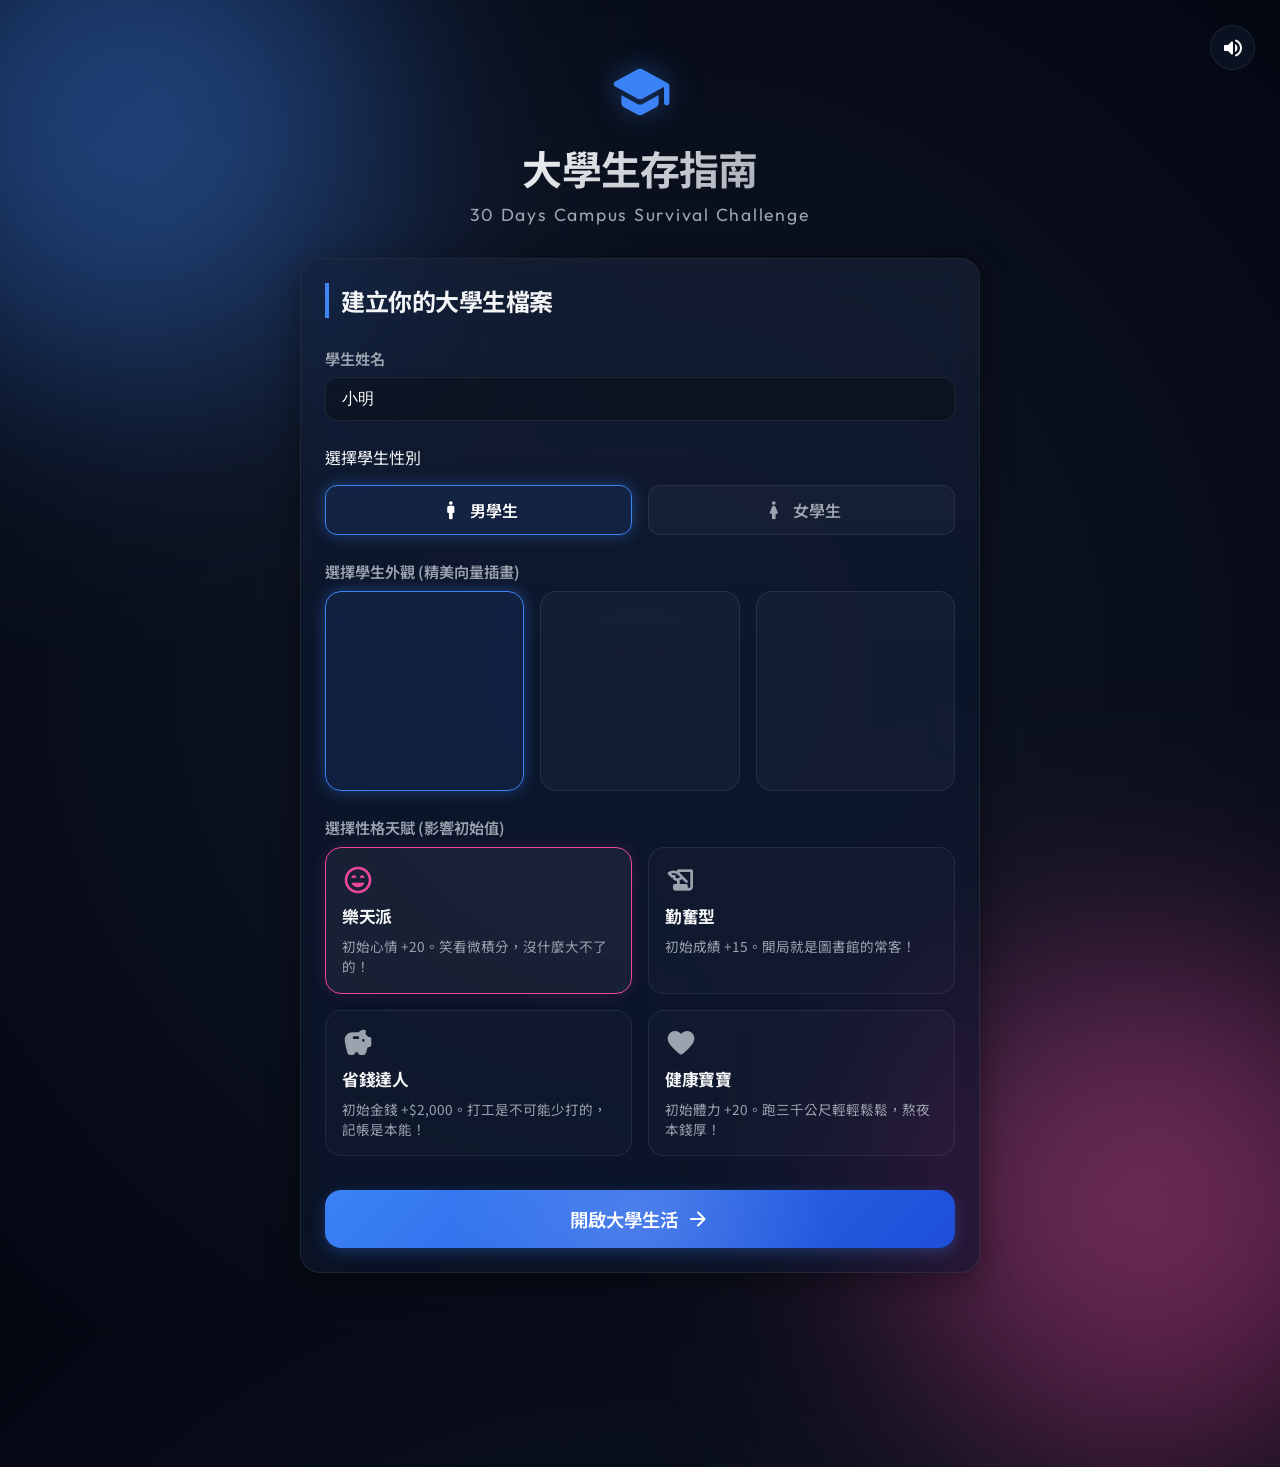
==== index.html @ 1981d77f "Add files via upload" ====
<!DOCTYPE html>
<html lang="zh-TW">
<head>
  <meta charset="UTF-8">
  <meta name="viewport" content="width=device-width, initial-scale=1.0">
  <title>大學生生存指南 - 30天校園生存挑戰</title>
  <!-- Google Fonts -->
  <link rel="preconnect" href="https://fonts.googleapis.com">
  <link rel="preconnect" href="https://fonts.gstatic.com" crossorigin>
  <link href="https://fonts.googleapis.com/css2?family=Noto+Sans+TC:wght@400;500;700;900&family=Outfit:wght@400;600;800&display=swap" rel="stylesheet">
  <!-- Material Icons Round -->
  <link href="https://fonts.googleapis.com/icon?family=Material+Icons+Round" rel="stylesheet">
  <link rel="stylesheet" href="style.css">
</head>
<body>
  <!-- 背景發光特效 -->
  <div class="bg-glow circle-1"></div>
  <div class="bg-glow circle-2"></div>
 
  <!-- 主容器 -->
  <div class="app-container">
   
    <!-- 音效與靜音按鈕 -->
    <button id="sound-toggle" class="sound-btn" aria-label="切換音效">
      <span class="material-icons-round">volume_up</span>
    </button>


    <!-- ================= START SCREEN ================= -->
    <div id="start-screen" class="screen active-screen">
      <div class="logo-area animate-float">
        <span class="logo-icon material-icons-round">school</span>
        <h1>大學生存指南</h1>
        <p class="subtitle">30 Days Campus Survival Challenge</p>
      </div>
     
      <div class="glass-panel start-card">
        <h2>建立你的大學生檔案</h2>
       
        <div class="input-group">
          <label for="player-name">學生姓名</label>
          <input type="text" id="player-name" placeholder="請輸入姓名..." maxlength="8" value="小明">
        </div>
       
        <div class="gender-select-container">
          <label>選擇學生性別</label>
          <div class="gender-grid">
            <button class="gender-btn active" data-gender="male">
              <span class="material-icons-round">man</span>
              <span>男學生</span>
            </button>
            <button class="gender-btn" data-gender="female">
              <span class="material-icons-round">woman</span>
              <span>女學生</span>
            </button>
          </div>
        </div>


        <div class="avatar-select-container">
          <label>選擇學生外觀 (精美向量插畫)</label>
          <div class="avatar-grid">
            <button class="avatar-option active" data-avatar="1">
              <div class="svg-avatar-preview" id="avatar-preview-1"></div>
            </button>
            <button class="avatar-option" data-avatar="2">
              <div class="svg-avatar-preview" id="avatar-preview-2"></div>
            </button>
            <button class="avatar-option" data-avatar="3">
              <div class="svg-avatar-preview" id="avatar-preview-3"></div>
            </button>
          </div>
        </div>
       
        <div class="trait-select-container">
          <label>選擇性格天賦 (影響初始值)</label>
          <div class="trait-grid">
            <div class="trait-card active" data-trait="optimist">
              <span class="material-icons-round">sentiment_very_satisfied</span>
              <h3>樂天派</h3>
              <p>初始心情 +20。笑看微積分，沒什麼大不了的！</p>
            </div>
            <div class="trait-card" data-trait="studious">
              <span class="material-icons-round">history_edu</span>
              <h3>勤奮型</h3>
              <p>初始成績 +15。開局就是圖書館的常客！</p>
            </div>
            <div class="trait-card" data-trait="frugal">
              <span class="material-icons-round">savings</span>
              <h3>省錢達人</h3>
              <p>初始金錢 +$2,000。打工是不可能少打的，記帳是本能！</p>
            </div>
            <div class="trait-card" data-trait="healthy">
              <span class="material-icons-round">favorite</span>
              <h3>健康寶寶</h3>
              <p>初始體力 +20。跑三千公尺輕輕鬆鬆，熬夜本錢厚！</p>
            </div>
          </div>
        </div>
       
        <button id="start-game-btn" class="btn btn-primary btn-large glow-btn">
          <span>開啟大學生活</span>
          <span class="material-icons-round">arrow_forward</span>
        </button>
      </div>
    </div>


    <!-- ================= GAME SCREEN ================= -->
    <div id="game-screen" class="screen">
      <!-- 頂部資訊列 -->
      <header class="game-header glass-panel">
        <div class="student-profile">
          <div class="profile-avatar-container" id="display-avatar-container">
            <!-- Dynamic SVG inserted here -->
          </div>
          <div class="profile-info">
            <span id="display-name" class="student-name">大一新生</span>
            <span id="display-trait" class="badge">樂天派</span>
          </div>
        </div>
       
        <div class="date-container">
          <div class="date-header-row">
            <div class="day-label">第 <span id="current-day">1</span> 天 / 30</div>
            <div class="semester-stage" id="semester-text">期中考倒數 14 天</div>
          </div>
          <!-- 30天行事曆小工具 -->
          <div class="calendar-widget" id="calendar-grid">
            <!-- Grid of 30 dots/squares rendered by Javascript -->
          </div>
        </div>
      </header>


      <!-- 主要遊戲區域：網格佈局 -->
      <main class="game-grid">
       
        <!-- 狀態面版 (Stats Panel) -->
        <section class="stats-panel glass-panel">
          <h3>個人狀態</h3>
         
          <div class="stat-item" id="stat-stamina">
            <div class="stat-header">
              <span class="stat-title"><span class="material-icons-round text-blue">bolt</span> 體力</span>
              <span class="stat-value"><span id="val-stamina">100</span>/100</span>
            </div>
            <div class="stat-bar">
              <div class="stat-fill bg-blue" id="fill-stamina" style="width: 100%;"></div>
            </div>
          </div>
         
          <div class="stat-item" id="stat-money">
            <div class="stat-header">
              <span class="stat-title"><span class="material-icons-round text-green">payments</span> 金錢</span>
              <span class="stat-value">$<span id="val-money">13,000</span></span>
            </div>
            <div class="stat-bar">
              <div class="stat-fill bg-green" id="fill-money" style="width: 100%;"></div>
            </div>
          </div>


          <div class="stat-item" id="stat-satiety">
            <div class="stat-header">
              <span class="stat-title"><span class="material-icons-round" style="color: #b45309;">restaurant</span> 飽食度</span>
              <span class="stat-value"><span id="val-satiety">100</span>/100</span>
            </div>
            <div class="stat-bar">
              <div class="stat-fill" id="fill-satiety" style="width: 100%; background: linear-gradient(90deg, #d97706, #b45309); box-shadow: 0 0 8px rgba(180, 83, 9, 0.4);"></div>
            </div>
          </div>
         
          <div class="stat-item" id="stat-grades">
            <div class="stat-header">
              <span class="stat-title"><span class="material-icons-round text-orange">school</span> 成績</span>
              <span class="stat-value"><span id="val-grades">50</span>/100</span>
            </div>
            <div class="stat-bar">
              <div class="stat-fill bg-orange" id="fill-grades" style="width: 50%;"></div>
            </div>
          </div>
         
          <div class="stat-item" id="stat-mood">
            <div class="stat-header">
              <span class="stat-title"><span class="material-icons-round text-pink">favorite</span> 心情</span>
              <span class="stat-value"><span id="val-mood">60</span>/100</span>
            </div>
            <div class="stat-bar">
              <div class="stat-fill bg-pink" id="fill-mood" style="width: 60%;"></div>
            </div>
          </div>
         
          <div class="shop-buffs">
            <h4>持有增益與衣裝</h4>
            <div id="buffs-container" class="buffs-list">
              <div class="no-buffs">無道具增益，快去商店逛逛！</div>
            </div>
          </div>
         
          <div class="shop-buffs" style="margin-top: 15px;">
            <h4>隨身購物籃 (點擊食用補給)</h4>
            <div id="basket-container" class="buffs-list basket-list" style="display: flex; flex-direction: column; gap: 8px; margin-top: 8px; max-height: 180px; overflow-y: auto;">
              <div class="no-buffs">購物籃空空如也，快去買點東西吧！</div>
            </div>
          </div>
        </section>


        <!-- 行動控制區 (Action Control Panel) -->
        <section class="action-panel glass-panel">
          <div class="section-header">
            <h3>今日行動選擇</h3>
            <span class="hint-text">選擇一項行動度過今天（每日固定開銷 -$300，飽食度 -20）</span>
          </div>
         
          <div class="action-grid">
            <button class="action-card" id="act-study">
              <div class="action-icon bg-orange-light">
                <span class="material-icons-round text-orange">menu_book</span>
              </div>
              <div class="action-details">
                <h4>讀書學習</h4>
                <p>回答 3 題跨領域學科題目，答對越多成績越高！</p>
                <div class="action-changes">
                  <span class="change-item neg"><span class="material-icons-round text-blue">bolt</span>預估 -10 ~ -20</span>
                  <span class="change-item pos"><span class="material-icons-round text-orange">school</span>預估 0 ~ +15</span>
                  <span class="change-item neg"><span class="material-icons-round text-pink">favorite</span>預估 -15 ~ +5</span>
                  <span class="change-item neg"><span class="material-icons-round" style="color: #b45309;">restaurant</span>飽食度 -10</span>
                  <span class="change-item neg"><span class="material-icons-round text-green">payments</span>預估 -$100</span>
                </div>
              </div>
            </button>
           
            <button class="action-card" id="act-work">
              <div class="action-icon bg-green-light">
                <span class="material-icons-round text-green">storefront</span>
              </div>
              <div class="action-details">
                <h4>打工賺錢</h4>
                <p>到便利商店當大夜班，賺取生活費</p>
                <div class="action-changes">
                  <span class="change-item neg"><span class="material-icons-round text-blue">bolt</span>預估 -20</span>
                  <span class="change-item pos"><span class="material-icons-round text-green">payments</span>預估 +$1,500</span>
                  <span class="change-item neg"><span class="material-icons-round text-pink">favorite</span>預估 -10</span>
                  <span class="change-item neg"><span class="material-icons-round" style="color: #b45309;">restaurant</span>飽食度 -15</span>
                  <span class="change-item neg"><span class="material-icons-round text-orange">school</span>預估 -3</span>
                </div>
              </div>
            </button>
           
            <button class="action-card" id="act-sleep">
              <div class="action-icon bg-blue-light">
                <span class="material-icons-round text-blue">bedtime</span>
              </div>
              <div class="action-details">
                <h4>睡覺休息</h4>
                <p>回宿舍睡到自然醒，徹底恢復體力</p>
                <div class="action-changes">
                  <span class="change-item pos"><span class="material-icons-round text-blue">bolt</span>預估 +30</span>
                  <span class="change-item pos"><span class="material-icons-round text-pink">favorite</span>預估 +5</span>
                  <span class="change-item neg"><span class="material-icons-round" style="color: #b45309;">restaurant</span>飽食度 -5</span>
                  <span class="change-item neutral">不花錢</span>
                </div>
              </div>
            </button>
           
            <button class="action-card" id="act-play">
              <div class="action-icon bg-pink-light">
                <span class="material-icons-round text-pink">sports_esports</span>
              </div>
              <div class="action-details">
                <h4>休閒娛樂</h4>
                <p>跟同學去 KTV 唱歌，回答歌詞接龍，答對越多心情加越多！</p>
                <div class="action-changes">
                  <span class="change-item neg"><span class="material-icons-round text-blue">bolt</span>預估 -10</span>
                  <span class="change-item pos"><span class="material-icons-round text-pink">favorite</span>預估 -15 ~ +30</span>
                  <span class="change-item neg"><span class="material-icons-round" style="color: #b45309;">restaurant</span>飽食度 -10</span>
                  <span class="change-item neg"><span class="material-icons-round text-green">payments</span>預估 -$600</span>
                  <span class="change-item neg"><span class="material-icons-round text-orange">school</span>預估 -5</span>
                </div>
              </div>
            </button>


            <button class="action-card" id="act-goshop">
              <div class="action-icon bg-yellow-light">
                <span class="material-icons-round text-yellow">local_mall</span>
              </div>
              <div class="action-details">
                <h4>逛便利商店</h4>
                <p>前往 7-11 或全家，購買美味鮮食與零食放入購物籃！</p>
                <div class="action-changes">
                  <span class="change-item neg"><span class="material-icons-round text-blue">bolt</span>預估 -3</span>
                  <span class="change-item pos"><span class="material-icons-round text-pink">favorite</span>心情微幅增加</span>
                  <span class="change-item pos"><span class="material-icons-round" style="color: #b45309;">restaurant</span>可儲存各類鮮食</span>
                  <span class="change-item neg"><span class="material-icons-round text-green">payments</span>依購買品項付費</span>
                </div>
              </div>
            </button>


            <button class="action-card" id="act-goteashop">
              <div class="action-icon bg-pink-light">
                <span class="material-icons-round text-pink">local_cafe</span>
              </div>
              <div class="action-details">
                <h4>買手搖飲料</h4>
                <p>前往台式手搖飲料街，購買各品牌知名茶飲放入購物籃！</p>
                <div class="action-changes">
                  <span class="change-item neg"><span class="material-icons-round text-blue">bolt</span>預估 -3</span>
                  <span class="change-item pos"><span class="material-icons-round text-pink">favorite</span>心情可大幅增加</span>
                  <span class="change-item pos"><span class="material-icons-round" style="color: #b45309;">restaurant</span>可儲存各式手搖杯</span>
                  <span class="change-item neg"><span class="material-icons-round text-green">payments</span>依購買品項付費</span>
                </div>
              </div>
            </button>
          </div>
        </section>


        <!-- 校園合作社 / 商店面版 (Campus Shop Panel) -->
        <section class="shop-panel glass-panel">
          <div class="section-header">
            <h3>校園合作社</h3>
            <!-- 分類頁籤 -->
            <div class="shop-tabs">
              <button class="shop-tab active" data-tab="items">被動增益</button>
              <button class="shop-tab" data-tab="food">美味餐點</button>
              <button class="shop-tab" data-tab="clothes">服裝更換</button>
            </div>
          </div>
         
          <div class="shop-grids-container">
            <!-- Grid 1: Items -->
            <div class="shop-grid active" id="shop-grid-items">
              <!-- Item 1: Coffee -->
              <div class="shop-card" data-item-id="coffee">
                <div class="shop-item-info">
                  <span class="material-icons-round shop-item-icon text-blue">local_cafe</span>
                  <div>
                    <h4>提神咖啡</h4>
                    <p class="shop-item-desc">所有行動的體力消耗減少 3 點</p>
                  </div>
                </div>
                <div class="shop-item-buy">
                  <span class="shop-price">$300</span>
                  <button class="btn btn-secondary btn-sm buy-btn" data-item-id="coffee">購買</button>
                </div>
              </div>
             
              <!-- Item 2: Textbook -->
              <div class="shop-card" data-item-id="textbook">
                <div class="shop-item-info">
                  <span class="material-icons-round shop-item-icon text-orange">menu_book</span>
                  <div>
                    <h4>微積分聖經</h4>
                    <p class="shop-item-desc">測驗完成後獲得的成績額外增加 4 點</p>
                  </div>
                </div>
                <div class="shop-item-buy">
                  <span class="shop-price">$1,200</span>
                  <button class="btn btn-secondary btn-sm buy-btn" data-item-id="textbook">購買</button>
                </div>
              </div>
             
              <!-- Item 3: Chair -->
              <div class="shop-card" data-item-id="chair">
                <div class="shop-item-info">
                  <span class="material-icons-round shop-item-icon text-pink">chair</span>
                  <div>
                    <h4>人體工學椅</h4>
                    <p class="shop-item-desc">每次「睡覺休息」恢復的體力額外增加 10 點</p>
                  </div>
                </div>
                <div class="shop-item-buy">
                  <span class="shop-price">$2,000</span>
                  <button class="btn btn-secondary btn-sm buy-btn" data-item-id="chair">購買</button>
                </div>
              </div>


              <!-- Item 4: Lucky Cat -->
              <div class="shop-card" data-item-id="luckycat">
                <div class="shop-item-info">
                  <span class="material-icons-round shop-item-icon text-green">savings</span>
                  <div>
                    <h4>招財貓擺飾</h4>
                    <p class="shop-item-desc">每次「打工賺錢」的收入額外增加 $300</p>
                  </div>
                </div>
                <div class="shop-item-buy">
                  <span class="shop-price">$1,500</span>
                  <button class="btn btn-secondary btn-sm buy-btn" data-item-id="luckycat">購買</button>
                </div>
              </div>


              <!-- Item 5: Counseling (Consumable) -->
              <div class="shop-card" data-item-id="counseling">
                <div class="shop-item-info">
                  <span class="material-icons-round shop-item-icon text-pink">spa</span>
                  <div>
                    <h4>心理諮商服務</h4>
                    <p class="shop-item-desc">【單次使用】心情立即恢復 40 點</p>
                  </div>
                </div>
                <div class="shop-item-buy">
                  <span class="shop-price">$800</span>
                  <button class="btn btn-secondary btn-sm buy-btn" data-item-id="counseling">購買</button>
                </div>
              </div>


              <!-- Item 6: Soup (Consumable) -->
              <div class="shop-card" data-item-id="soup">
                <div class="shop-item-info">
                  <span class="material-icons-round shop-item-icon text-blue">soup_kitchen</span>
                  <div>
                    <h4>阿嬤大補湯</h4>
                    <p class="shop-item-desc">【單次使用】體力立即恢復 50 點</p>
                  </div>
                </div>
                <div class="shop-item-buy">
                  <span class="shop-price">$600</span>
                  <button class="btn btn-secondary btn-sm buy-btn" data-item-id="soup">購買</button>
                </div>
              </div>
            </div>


            <!-- Grid 2: Food -->
            <div class="shop-grid" id="shop-grid-food" style="display: none;">
              <!-- Food 1: Riceball -->
              <div class="shop-card" data-item-id="food_riceball">
                <div class="shop-item-info">
                  <span class="material-icons-round shop-item-icon text-yellow">lunch_dining</span>
                  <div>
                    <h4>超商三角御飯糰</h4>
                    <p class="shop-item-desc">便宜又快速的選擇，飽食度 +20</p>
                  </div>
                </div>
                <div class="shop-item-buy">
                  <span class="shop-price">$45</span>
                  <button class="btn btn-secondary btn-sm buy-btn" data-item-id="food_riceball">購買</button>
                </div>
              </div>
             
              <!-- Food 2: Bento -->
              <div class="shop-card" data-item-id="food_bento">
                <div class="shop-item-info">
                  <span class="material-icons-round shop-item-icon text-orange">bento</span>
                  <div>
                    <h4>台鐵排骨便當</h4>
                    <p class="shop-item-desc">經典美味，飽食度 +50，體力 +5</p>
                  </div>
                </div>
                <div class="shop-item-buy">
                  <span class="shop-price">$100</span>
                  <button class="btn btn-secondary btn-sm buy-btn" data-item-id="food_bento">購買</button>
                </div>
              </div>


              <!-- Food 3: Pizza -->
              <div class="shop-card" data-item-id="food_pizza">
                <div class="shop-item-info">
                  <span class="material-icons-round shop-item-icon text-pink">local_pizza</span>
                  <div>
                    <h4>豪華芝心比薩</h4>
                    <p class="shop-item-desc">分量十足，飽食度 +80，心情 +15</p>
                  </div>
                </div>
                <div class="shop-item-buy">
                  <span class="shop-price">$250</span>
                  <button class="btn btn-secondary btn-sm buy-btn" data-item-id="food_pizza">購買</button>
                </div>
              </div>


              <!-- Food 4: BBQ -->
              <div class="shop-card" data-item-id="food_bbq">
                <div class="shop-item-info">
                  <span class="material-icons-round shop-item-icon text-green">outdoor_grill</span>
                  <div>
                    <h4>頂級和牛燒肉餐</h4>
                    <p class="shop-item-desc">奢華饗宴！飽食度 +100，心情 +40，體力 +15</p>
                  </div>
                </div>
                <div class="shop-item-buy">
                  <span class="shop-price">$999</span>
                  <button class="btn btn-secondary btn-sm buy-btn" data-item-id="food_bbq">購買</button>
                </div>
              </div>
            </div>


            <!-- Grid 3: Clothes -->
            <div class="shop-grid" id="shop-grid-clothes" style="display: none;">
              <!-- Cloth 0: Uniform (Default starting) -->
              <div class="shop-card owned" data-item-id="cloth_uniform">
                <div class="shop-item-info">
                  <span class="material-icons-round shop-item-icon text-blue">checkroom</span>
                  <div>
                    <h4>校園經典制服</h4>
                    <p class="shop-item-desc">普通制服，免費裝備，無額外效果</p>
                  </div>
                </div>
                <div class="shop-item-buy">
                  <span class="shop-price">免費</span>
                  <button class="btn btn-secondary btn-sm equip-btn" data-item-id="cloth_uniform">穿著中</button>
                </div>
              </div>


              <!-- Cloth 1: Hoodie -->
              <div class="shop-card" data-item-id="cloth_hoodie">
                <div class="shop-item-info">
                  <span class="material-icons-round shop-item-icon text-pink">checkroom</span>
                  <div>
                    <h4>舒適純棉衛衣</h4>
                    <p class="shop-item-desc">每次「睡覺休息」恢復的體力額外 +5</p>
                  </div>
                </div>
                <div class="shop-item-buy">
                  <span class="shop-price">$800</span>
                  <button class="btn btn-secondary btn-sm buy-btn" data-item-id="cloth_hoodie">購買</button>
                </div>
              </div>


              <!-- Cloth 2: Apron -->
              <div class="shop-card" data-item-id="cloth_apron">
                <div class="shop-item-info">
                  <span class="material-icons-round shop-item-icon text-green">checkroom</span>
                  <div>
                    <h4>幸運打工圍裙</h4>
                    <p class="shop-item-desc">每次「打工賺錢」獲得的薪水額外 +$200</p>
                  </div>
                </div>
                <div class="shop-item-buy">
                  <span class="shop-price">$2,000</span>
                  <button class="btn btn-secondary btn-sm buy-btn" data-item-id="cloth_apron">購買</button>
                </div>
              </div>


              <!-- Cloth 3: Gown -->
              <div class="shop-card" data-item-id="cloth_gown">
                <div class="shop-item-info">
                  <span class="material-icons-round shop-item-icon text-orange">checkroom</span>
                  <div>
                    <h4>黃金學術袍</h4>
                    <p class="shop-item-desc">測驗答對時獲得的成績額外 +3 點</p>
                  </div>
                </div>
                <div class="shop-item-buy">
                  <span class="shop-price">$3,000</span>
                  <button class="btn btn-secondary btn-sm buy-btn" data-item-id="cloth_gown">購買</button>
                </div>
              </div>


              <!-- Cloth 4: Jacket -->
              <div class="shop-card" data-item-id="cloth_jacket">
                <div class="shop-item-info">
                  <span class="material-icons-round shop-item-icon text-yellow">checkroom</span>
                  <div>
                    <h4>潮牌防風夾克</h4>
                    <p class="shop-item-desc">在「休閒娛樂」中獲得的心情額外 +10</p>
                  </div>
                </div>
                <div class="shop-item-buy">
                  <span class="shop-price">$4,500</span>
                  <button class="btn btn-secondary btn-sm buy-btn" data-item-id="cloth_jacket">購買</button>
                </div>
              </div>


              <!-- Cloth 5: Pajamas -->
              <div class="shop-card" data-item-id="cloth_pajamas">
                <div class="shop-item-info">
                  <span class="material-icons-round shop-item-icon text-pink">checkroom</span>
                  <div>
                    <h4>超萌粉紅睡衣</h4>
                    <p class="shop-item-desc font-accent">每次「睡覺休息」獲得的心情額外 +10 點</p>
                  </div>
                </div>
                <div class="shop-item-buy">
                  <span class="shop-price">$1,500</span>
                  <button class="btn btn-secondary btn-sm buy-btn" data-item-id="cloth_pajamas">購買</button>
                </div>
              </div>


              <!-- Cloth 6: Swimwear -->
              <div class="shop-card" data-item-id="cloth_swim">
                <div class="shop-item-info">
                  <span class="material-icons-round shop-item-icon text-blue">checkroom</span>
                  <div>
                    <h4>夏日活力泳裝</h4>
                    <p class="shop-item-desc font-accent">每次「休閒娛樂」恢復的體力額外 +5 點</p>
                  </div>
                </div>
                <div class="shop-item-buy">
                  <span class="shop-price">$2,500</span>
                  <button class="btn btn-secondary btn-sm buy-btn" data-item-id="cloth_swim">購買</button>
                </div>
              </div>


              <!-- Cloth 7: Biker Suit -->
              <div class="shop-card" data-item-id="cloth_biker">
                <div class="shop-item-info">
                  <span class="material-icons-round shop-item-icon text-orange">checkroom</span>
                  <div>
                    <h4>機車皮質防摔服</h4>
                    <p class="shop-item-desc font-accent">所有日常行動的飽食度消耗減少 2 點</p>
                  </div>
                </div>
                <div class="shop-item-buy">
                  <span class="shop-price">$5,000</span>
                  <button class="btn btn-secondary btn-sm buy-btn" data-item-id="cloth_biker">購買</button>
                </div>
              </div>


              <!-- Cloth 8: Detective -->
              <div class="shop-card" data-item-id="cloth_detective">
                <div class="shop-item-info">
                  <span class="material-icons-round shop-item-icon text-orange">checkroom</span>
                  <div>
                    <h4>神探英倫風衣</h4>
                    <p class="shop-item-desc font-accent">每次「讀書學習」的心情消耗減少 5 點</p>
                  </div>
                </div>
                <div class="shop-item-buy">
                  <span class="shop-price">$1,800</span>
                  <button class="btn btn-secondary btn-sm buy-btn" data-item-id="cloth_detective">購買</button>
                </div>
              </div>


              <!-- Cloth 9: Ninja -->
              <div class="shop-card" data-item-id="cloth_ninja">
                <div class="shop-item-info">
                  <span class="material-icons-round shop-item-icon text-green">checkroom</span>
                  <div>
                    <h4>隱者暗夜忍服</h4>
                    <p class="shop-item-desc font-accent">所有日常行動的體力消耗減少 2 點</p>
                  </div>
                </div>
                <div class="shop-item-buy">
                  <span class="shop-price">$3,500</span>
                  <button class="btn btn-secondary btn-sm buy-btn" data-item-id="cloth_ninja">購買</button>
                </div>
              </div>


              <!-- Cloth 10: Mafia -->
              <div class="shop-card" data-item-id="cloth_mafia">
                <div class="shop-item-info">
                  <span class="material-icons-round shop-item-icon text-blue">checkroom</span>
                  <div>
                    <h4>紳士特務西裝</h4>
                    <p class="shop-item-desc font-accent">每次「打工賺錢」收入額外 +$300</p>
                  </div>
                </div>
                <div class="shop-item-buy">
                  <span class="shop-price">$4,000</span>
                  <button class="btn btn-secondary btn-sm buy-btn" data-item-id="cloth_mafia">購買</button>
                </div>
              </div>


              <!-- Cloth 11: Cyberpunk -->
              <div class="shop-card" data-item-id="cloth_cyber">
                <div class="shop-item-info">
                  <span class="material-icons-round shop-item-icon text-pink">checkroom</span>
                  <div>
                    <h4>賽博霓虹皮衣</h4>
                    <p class="shop-item-desc font-accent">日常行動飽食度消耗 -3，唱歌娛樂心情額外 +5</p>
                  </div>
                </div>
                <div class="shop-item-buy">
                  <span class="shop-price">$6,000</span>
                  <button class="btn btn-secondary btn-sm buy-btn" data-item-id="cloth_cyber">購買</button>
                </div>
              </div>


              <!-- Cloth 12: Astronaut -->
              <div class="shop-card" data-item-id="cloth_astronaut">
                <div class="shop-item-info">
                  <span class="material-icons-round shop-item-icon text-yellow">checkroom</span>
                  <div>
                    <h4>星際科幻航天服</h4>
                    <p class="shop-item-desc font-accent">每日固定生活開銷減少 $100</p>
                  </div>
                </div>
                <div class="shop-item-buy">
                  <span class="shop-price">$8,000</span>
                  <button class="btn btn-secondary btn-sm buy-btn" data-item-id="cloth_astronaut">購買</button>
                </div>
              </div>
            </div>
          </div>
        </section>


        <!-- 每日生活日誌 (Daily Log Panel) -->
        <section class="log-panel glass-panel">
          <div class="section-header">
            <h3>每日生活日誌</h3>
            <button id="clear-logs" class="btn-clear" title="清空日誌">
              <span class="material-icons-round">delete_sweep</span>
            </button>
          </div>
          <div id="log-list" class="log-list">
            <div class="log-item system">
              <span class="log-time">Day 1</span>
              <span class="log-text">大學生活開始了！請好好規劃時間，撐過30天，並且通過期中考與期末考！</span>
            </div>
          </div>
        </section>


      </main>
    </div>


    <!-- ================= DYNAMIC QUIZ MODAL ================= -->
    <div id="quiz-modal" class="modal-overlay">
      <div class="modal-content glass-panel animate-scale">
        <div class="modal-header">
          <div class="modal-header-title">
            <span class="material-icons-round text-orange animate-pulse">menu_book</span>
            <h2>今日隨堂測驗</h2>
          </div>
          <span id="quiz-progress" class="quiz-badge">第 1 / 3 題</span>
        </div>
        <div class="modal-body">
          <div class="quiz-subject" id="quiz-subject">科目：數學</div>
          <p id="quiz-question" class="quiz-question-text">題目載入中...</p>
          <div id="quiz-explanation-box" class="quiz-explanation-box" style="display: none; margin-top: 15px; padding: 12px 16px; border-radius: 12px; background: rgba(245, 158, 11, 0.08); border: 1px solid rgba(245, 158, 11, 0.2); color: var(--text-main); font-size: 0.9rem; line-height: 1.5;"></div>
        </div>
        <div class="modal-actions" id="quiz-options">
          <!-- Options buttons dynamically populated -->
        </div>
        <div id="quiz-next-container" style="padding: 0 24px 20px 24px; display: none;">
          <button id="quiz-next-btn" class="btn btn-primary" style="width: 100%; justify-content: center;">
            <span>下一題</span>
            <span class="material-icons-round">arrow_forward</span>
          </button>
        </div>
      </div>
    </div>


    <!-- ================= KTV LYRIC CHALLENGE MODAL ================= -->
    <div id="ktv-modal" class="modal-overlay">
      <div class="modal-content glass-panel animate-scale">
        <div class="modal-header">
          <div class="modal-header-title">
            <span class="material-icons-round text-pink animate-pulse">music_note</span>
            <h2>KTV 猜歌詞挑戰</h2>
          </div>
          <span id="ktv-progress" class="quiz-badge" style="background: var(--color-pink-bg); border-color: var(--color-pink); color: var(--color-pink);">第 1 / 3 題</span>
        </div>
        <div class="modal-body">
          <div class="quiz-subject" id="ktv-song" style="border-left-color: var(--color-pink); color: var(--color-pink);">歌曲：周杰倫《晴天》</div>
          <p id="ktv-lyric" class="quiz-question-text" style="font-style: italic;">「故事的小黃花，從出生那年就飄著...」</p>
          <p class="quiz-hint" style="font-size: 0.85rem; color: var(--text-muted); margin-top: 10px;">請接下句歌詞：</p>
        </div>
        <div class="modal-actions" id="ktv-options">
          <!-- Options buttons dynamically populated -->
        </div>
      </div>
    </div>


    <!-- ================= RANDOM EVENT MODAL ================= -->
    <div id="event-modal" class="modal-overlay">
      <div class="modal-content glass-panel animate-scale">
        <div class="modal-header">
          <div class="modal-header-title">
            <span id="event-icon" class="material-icons-round text-yellow animate-pulse">event_note</span>
            <h2 id="event-title">校園突發事件</h2>
          </div>
        </div>
        <div class="modal-body">
          <p id="event-description">事件敘述載入中...</p>
        </div>
        <div class="modal-actions" id="event-choices">
          <!-- Dynamically filled -->
        </div>
      </div>
    </div>


    <!-- ================= CONVENIENCE STORE SHOPPING MODAL ================= -->
    <div id="convenience-modal" class="modal-overlay">
      <div class="modal-content glass-panel animate-scale store-711" id="convenience-content" style="max-width: 680px; width: 100%;">
        <div class="store-banner" id="store-banner" style="display: flex; justify-content: space-between; align-items: center; border-bottom: 2px solid var(--store-border, var(--color-orange)); padding-bottom: 12px; margin-bottom: 16px;">
          <div class="store-logo-area" style="display: flex; align-items: center; gap: 10px;">
            <span class="material-icons-round store-logo-icon" style="font-size: 2.2rem; color: var(--store-primary, var(--color-orange));">storefront</span>
            <h2 id="store-title" style="font-size: 1.35rem; color: white;">7-ELEVEN 便利商店</h2>
          </div>
          <div class="store-switcher" style="display: flex; gap: 8px; background: rgba(0,0,0,0.3); padding: 4px; border-radius: 20px;">
            <button class="store-switch-btn active" id="btn-switch-711" data-store="711" style="background: var(--color-orange); color: white; border: none; padding: 6px 16px; border-radius: 15px; font-weight: bold; cursor: pointer; transition: all 0.2s;">7-11</button>
            <button class="store-switch-btn" id="btn-switch-fm" data-store="familymart" style="background: transparent; color: var(--text-muted); border: none; padding: 6px 16px; border-radius: 15px; font-weight: bold; cursor: pointer; transition: all 0.2s;">全家</button>
          </div>
        </div>
       
        <div class="modal-body store-body" style="padding: 0;">
          <!-- Mini stats inside store -->
          <div class="store-mini-stats" style="display: flex; gap: 15px; background: rgba(255,255,255,0.03); border: 1px solid var(--glass-border); padding: 10px 16px; border-radius: 12px; margin-bottom: 16px; font-size: 0.9rem; font-weight: 600;">
            <div class="mini-stat" style="display: flex; align-items: center; gap: 5px;">
              <span class="material-icons-round text-green">payments</span>
              <span>$<span id="store-val-money">0</span></span>
            </div>
            <div class="mini-stat" style="display: flex; align-items: center; gap: 5px;">
              <span class="material-icons-round text-pink">favorite</span>
              <span>心情 <span id="store-val-mood">0</span>/100</span>
            </div>
            <div class="mini-stat" style="display: flex; align-items: center; gap: 5px;">
              <span class="material-icons-round text-yellow" id="store-basket-icon">shopping_basket</span>
              <span>購物籃 <span id="store-val-basket-count" style="color: var(--color-yellow);">0</span> 件</span>
            </div>
          </div>
         
          <div class="store-shelf-container" style="max-height: 320px; overflow-y: auto; padding-right: 5px;">
            <div class="convenience-shelf" id="store-shelf" style="display: grid; grid-template-columns: repeat(2, 1fr); gap: 12px;">
              <!-- Dynamically populated products -->
            </div>
          </div>
        </div>
       
        <div class="modal-footer store-footer" style="margin-top: 20px; border-top: 1px solid var(--glass-border); padding-top: 15px;">
          <button class="btn btn-secondary" id="leave-store-btn" style="width: 100%; justify-content: center; font-weight: bold;">
            <span class="material-icons-round">logout</span>
            <span>離開便利商店 (前進下一天)</span>
          </button>
        </div>
      </div>
    </div>


    <!-- ================= BUBBLE TEA SHOP MODAL ================= -->
    <div id="teashop-modal" class="modal-overlay">
      <div class="modal-content glass-panel animate-scale store-teashop" style="max-width: 680px; width: 100%; border-color: var(--color-pink);">
        <div class="store-banner" style="display: flex; justify-content: space-between; align-items: center; border-bottom: 2px solid var(--color-pink); padding-bottom: 12px; margin-bottom: 16px;">
          <div class="store-logo-area" style="display: flex; align-items: center; gap: 10px;">
            <span class="material-icons-round store-logo-icon" style="font-size: 2.2rem; color: var(--color-pink);">local_cafe</span>
            <h2 style="font-size: 1.35rem; color: white;">台式手搖飲料街</h2>
          </div>
          <div style="background: rgba(236, 72, 153, 0.15); border: 1px solid var(--color-pink); padding: 4px 12px; border-radius: 20px; font-size: 0.85rem; font-weight: bold; color: var(--color-pink);">台灣在地手搖連鎖</div>
        </div>
       
        <div class="modal-body store-body" style="padding: 0;">
          <!-- Mini stats inside store -->
          <div class="store-mini-stats" style="display: flex; gap: 15px; background: rgba(255,255,255,0.03); border: 1px solid var(--glass-border); padding: 10px 16px; border-radius: 12px; margin-bottom: 16px; font-size: 0.9rem; font-weight: 600;">
            <div class="mini-stat" style="display: flex; align-items: center; gap: 5px;">
              <span class="material-icons-round text-green">payments</span>
              <span>$<span id="teashop-val-money">0</span></span>
            </div>
            <div class="mini-stat" style="display: flex; align-items: center; gap: 5px;">
              <span class="material-icons-round text-pink">favorite</span>
              <span>心情 <span id="teashop-val-mood">0</span>/100</span>
            </div>
            <div class="mini-stat" style="display: flex; align-items: center; gap: 5px;">
              <span class="material-icons-round text-yellow" id="teashop-basket-icon">shopping_basket</span>
              <span>購物籃 <span id="teashop-val-basket-count" style="color: var(--color-yellow);">0</span> 件</span>
            </div>
          </div>
         
          <div class="store-shelf-container" style="max-height: 320px; overflow-y: auto; padding-right: 5px;">
            <div class="convenience-shelf" id="teashop-shelf" style="display: grid; grid-template-columns: repeat(2, 1fr); gap: 12px;">
              <!-- Dynamically populated bubble tea drinks -->
            </div>
          </div>
        </div>
       
        <div class="modal-footer store-footer" style="margin-top: 20px; border-top: 1px solid var(--glass-border); padding-top: 15px;">
          <button class="btn btn-secondary" id="leave-teashop-btn" style="width: 100%; justify-content: center; font-weight: bold; border-color: rgba(236, 72, 153, 0.4);">
            <span class="material-icons-round">logout</span>
            <span>結帳離店 (前進下一天)</span>
          </button>
        </div>
      </div>
    </div>


    <!-- ================= FULLSCREEN CENTERED EATING POPUP MODAL ================= -->
    <div id="eating-modal" class="modal-overlay" style="display: none; align-items: center; justify-content: center; z-index: 2000; background: rgba(0, 0, 0, 0.75);">
      <div class="modal-content glass-panel animate-scale eating-content" style="text-align: center; max-width: 360px; width: 90%; padding: 30px; border-color: var(--color-pink); box-shadow: 0 0 30px rgba(236, 72, 153, 0.3);">
        <h2 style="font-size: 1.35rem; color: var(--color-pink); margin-bottom: 15px; text-shadow: 0 0 10px var(--color-pink-glow);" id="eating-item-title">正在享用...</h2>
        <div class="eating-avatar-container" id="eating-avatar-container" style="width: 160px; height: 160px; margin: 0 auto 20px; position: relative;">
          <!-- Large Avatar SVG goes here -->
        </div>
        <div class="eating-status-bubble" id="eating-status-bubble" style="background: rgba(255, 255, 255, 0.05); border: 1px solid var(--glass-border); border-radius: 12px; padding: 10px 14px; font-weight: bold; color: var(--text-main); font-size: 0.95rem; line-height: 1.4;">
          <!-- Satiety +20, Mood +10 -->
        </div>
      </div>
    </div>


    <!-- ================= WORK SCENARIO MODAL ================= -->
    <div id="work-scenario-modal" class="modal-overlay">
      <div class="modal-content glass-panel animate-scale" style="max-width: 560px; width: 100%;">
        <div class="modal-header" style="border-bottom: 2px solid var(--color-green); padding-bottom: 12px;">
          <div class="modal-header-title">
            <span class="material-icons-round text-green animate-pulse" style="font-size: 1.8rem;">storefront</span>
            <h2 style="font-size: 1.35rem; color: white;">超商大夜班打工事件</h2>
          </div>
        </div>
        <div class="modal-body">
          <div class="quiz-subject" style="border-left-color: var(--color-green); color: var(--color-green); margin-bottom: 15px;">地點：超商收銀台</div>
          <p id="work-scenario-desc" class="quiz-question-text" style="font-size: 1.05rem; line-height: 1.6; margin-bottom: 20px; color: var(--text-main);">事件描述載入中...</p>
        </div>
        <div class="modal-actions" id="work-scenario-choices" style="display: flex; flex-direction: column; gap: 12px;">
          <!-- Dynamically populated options buttons -->
        </div>
      </div>
    </div>


    <!-- ================= ENDING SCREEN ================= -->
    <div id="ending-screen" class="screen">
      <div class="logo-area animate-float">
        <span id="ending-icon" class="logo-icon material-icons-round text-gold">workspace_premium</span>
        <h1 id="ending-title">挑戰結束</h1>
        <p class="subtitle" id="ending-subtitle">30天校園生存挑戰評鑑結果</p>
      </div>
     
      <div class="ending-grid">
        <!-- Ending Card -->
        <div class="glass-panel ending-card">
          <h2 id="ending-name">學霸總裁</h2>
          <div class="ending-badge" id="ending-rank">S 級評定</div>
          <p id="ending-description">恭喜你！在30天內不僅學業頂尖，更是累積了驚人的財富，成為學校的傳奇人物！</p>
         
          <div class="ending-stats-summary">
            <h3>最終結算屬性</h3>
            <div class="ending-stats-grid">
              <div class="ending-stat-item">
                <span class="stat-label">體力</span>
                <span id="end-stamina" class="stat-val text-blue">100</span>
              </div>
              <div class="ending-stat-item">
                <span class="stat-label">金錢</span>
                <span id="end-money" class="stat-val text-green">$15,000</span>
              </div>
              <div class="ending-stat-item">
                <span class="stat-label">成績</span>
                <span id="end-grades" class="stat-val text-orange">95</span>
              </div>
              <div class="ending-stat-item">
                <span class="stat-label">心情</span>
                <span id="end-mood" class="stat-val text-pink">80</span>
              </div>
            </div>
          </div>
         
          <button id="restart-game-btn" class="btn btn-primary btn-large glow-btn">
            <span class="material-icons-round">replay</span>
            <span>重新挑戰</span>
          </button>
        </div>
      </div>
    </div>
  </div>


  <script src="script.js"></script>
</body>
</html>
---- style.css ----
/* ================= CSS VARIABLES & DESIGN SYSTEM ================= */
:root {
  --font-family-sans: 'Noto Sans TC', sans-serif;
  --font-family-display: 'Outfit', sans-serif;

  /* HSL Color Palette */
  --bg-primary: #030712;
  --bg-secondary: #0f172a;

  --color-blue: #3b82f6;
  --color-blue-glow: rgba(59, 130, 246, 0.4);
  --color-blue-bg: rgba(59, 130, 246, 0.1);

  --color-green: #10b981;
  --color-green-glow: rgba(16, 185, 129, 0.4);
  --color-green-bg: rgba(16, 185, 129, 0.1);

  --color-orange: #f59e0b;
  --color-orange-glow: rgba(245, 158, 11, 0.4);
  --color-orange-bg: rgba(245, 158, 11, 0.1);

  --color-pink: #ec4899;
  --color-pink-glow: rgba(236, 72, 153, 0.4);
  --color-pink-bg: rgba(236, 72, 153, 0.1);

  --color-yellow: #eab308;
  --color-gold: #f59e0b;

  --text-main: #f3f4f6;
  --text-muted: #9ca3af;
  --text-dark: #1f2937;

  --glass-bg: rgba(15, 23, 42, 0.65);
  --glass-border: rgba(255, 255, 255, 0.08);
  --glass-glow: rgba(255, 255, 255, 0.03);
  --glass-shadow: 0 8px 32px 0 rgba(0, 0, 0, 0.4);

  --transition-speed: 0.3s;
}

/* ================= BASIC RESET & LAYOUT ================= */
* {
  box-sizing: border-box;
  margin: 0;
  padding: 0;
}

body {
  font-family: var(--font-family-sans);
  color: var(--text-main);
  background-color: var(--bg-primary);
  background-image: radial-gradient(circle at center, #111827, #030712);
  min-height: 100vh;
  position: relative;
  overflow-x: hidden;
  padding: 20px;
  display: flex;
  justify-content: center;
  align-items: center;
}

/* ---------- Background Glowing Effects ---------- */
.bg-glow {
  position: absolute;
  width: 40vw;
  height: 40vw;
  border-radius: 50%;
  filter: blur(120px);
  z-index: 0;
  opacity: 0.45;
  pointer-events: none;
  mix-blend-mode: screen;
}
.circle-1 { background-color: var(--color-blue);   top: -10%; left: -10%; animation: pulse-glow 8s infinite alternate; }
.circle-2 { background-color: var(--color-pink);  bottom: -10%; right: -10%; animation: pulse-glow 12s infinite alternate-reverse; }

@keyframes pulse-glow {
  0%   { transform: scale(1) translate(0,0); opacity:0.35; }
  100% { transform: scale(1.15) translate(50px,30px); opacity:0.55; }
}

/* ---------- App Container ---------- */
.app-container {
  width: 100%;
  max-width: 1280px;
  min-height: 90vh;
  display: flex;
  flex-direction: column;
  position: relative;
  z-index: 1;
}

/* ---------- Glassmorphism Panel ---------- */
.glass-panel {
  background: var(--glass-bg);
  backdrop-filter: blur(16px) saturate(180%);
  -webkit-backdrop-filter: blur(16px) saturate(180%);
  border: 1px solid var(--glass-border);
  border-radius: 20px;
  box-shadow: var(--glass-shadow);
  padding: 24px;
  position: relative;
  overflow: hidden;
}
.glass-panel::before {
  content: '';
  position: absolute;
  top:0; left:0; right:0; height:40%;
  background: linear-gradient(to bottom, var(--glass-glow), transparent);
  pointer-events:none;
  z-index:1;
}

/* ================= TYPOGRAPHY & BUTTONS ================= */
h1, h2, h3, h4 {
  font-family: var(--font-family-sans);
  font-weight: 700;
  letter-spacing: -0.02em;
}
h1 {
  font-size: 2.5rem;
  background: linear-gradient(135deg, #fff, #9ca3af);
  -webkit-background-clip: text;
  -webkit-text-fill-color: transparent;
  margin-bottom:5px;
}
p {
  color: var(--text-muted);
  font-size:0.95rem;
  line-height:1.5;
}
.subtitle {
  font-family: var(--font-family-display);
  font-size:1.1rem;
  color: var(--text-muted);
  letter-spacing:0.1em;
}

/* ---------- Buttons ---------- */
.btn {
  display:inline-flex;
  align-items:center;
  justify-content:center;
  gap:8px;
  font-family:var(--font-family-sans);
  font-weight:600;
  font-size:1rem;
  padding:12px 24px;
  border-radius:12px;
  border:none;
  cursor:pointer;
  transition:all var(--transition-speed) cubic-bezier(0.4,0,0.2,1);
  text-decoration:none;
}
.btn-primary {
  background:linear-gradient(135deg, var(--color-blue), #1d4ed8);
  color:white;
  box-shadow:0 4px 15px rgba(59,130,246,0.3);
}
.btn-primary:hover {
  transform:translateY(-2px);
  box-shadow:0 6px 20px rgba(59,130,246,0.5);
  filter:brightness(1.1);
}
.btn-secondary {
  background:rgba(255,255,255,0.08);
  color:white;
  border:1px solid var(--glass-border);
}
.btn-secondary:hover {
  background:rgba(255,255,255,0.15);
  transform:translateY(-2px);
}
.btn-sm   { font-size:0.85rem; padding:6px 14px; border-radius:8px; }
.btn-large{ font-size:1.15rem; padding:16px 36px; border-radius:16px; }
.btn:active { transform:translateY(0); }

/* ---------- Glow Effect for Buttons ---------- */
.glow-btn { position:relative; overflow:hidden; }
.glow-btn::after {
  content:'';
  position:absolute;
  top:-50%; left:-50%;
  width:200%; height:200%;
  background:radial-gradient(circle, rgba(255,255,255,0.15) 0%, transparent 60%);
  transform:scale(0.5);
  transition:transform 0.5s ease-out;
  pointer-events:none;
}
.glow-btn:hover::after { transform:scale(1.2); }

/* ---------- Sound Toggle Button ---------- */
.sound-btn {
  position:fixed; top:25px; right:25px;
  width:45px; height:45px;
  border-radius:50%;
  background:var(--glass-bg);
  border:1px solid var(--glass-border);
  color:white;
  display:flex; align-items:center; justify-content:center;
  cursor:pointer; z-index:100;
  transition:all 0.2s ease;
  backdrop-filter:blur(10px);
}
.sound-btn:hover { background:rgba(255,255,255,0.1); transform:scale(1.1); }

/* ================= SCREEN TOGGLE ================= */
.screen {
  display:none;
  opacity:0;
  transition:opacity 0.5s ease;
  flex-direction:column;
  flex:1;
}
.screen.active-screen { display:flex; opacity:1; }

/* ================= START SCREEN ================= */
#start-screen {
  justify-content:center;
  align-items:center;
  padding:40px 0;
  gap:30px;
}
.logo-area { text-align:center; }
.logo-icon {
  font-size:4rem !important;
  color:var(--color-blue);
  margin-bottom:15px;
  filter:drop-shadow(0 0 15px var(--color-blue-glow));
}
.start-card {
  width:100%; max-width:680px;
  display:flex; flex-direction:column; gap:24px;
}
.start-card h2 {
  font-size:1.5rem;
  border-left:4px solid var(--color-blue);
  padding-left:12px;
  margin-bottom:5px;
}

/* ---------- Form Inputs ---------- */
.input-group {
  display:flex; flex-direction:column; gap:8px;
}
.input-group label,
.avatar-select-container label,
.trait-select-container label {
  font-weight:600;
  font-size:0.95rem;
  color:var(--text-muted);
}
.input-group input[type="text"] {
  background:rgba(0,0,0,0.3);
  border:1px solid var(--glass-border);
  color:white;
  padding:12px 16px;
  border-radius:12px;
  font-size:1rem;
  outline:none;
  transition:border-color .2s ease, box-shadow .2s ease;
}
.input-group input[type="text"]:focus {
  border-color:var(--color-blue);
  box-shadow:0 0 0 3px rgba(59,130,246,0.2);
}

/* ---------- Gender Selection ---------- */
.gender-select-container { display:flex; flex-direction:column; gap:8px; }
.gender-grid {
  display:grid;
  grid-template-columns:repeat(2,1fr);
  gap:16px;
  margin-top:8px;
}
.gender-btn {
  background:rgba(255,255,255,0.03);
  border:1px solid var(--glass-border);
  border-radius:12px;
  padding:12px;
  cursor:pointer;
  transition:all .2s ease;
  display:flex; justify-content:center; align-items:center; gap:8px;
  color:var(--text-muted);
  font-family:var(--font-family-sans);
  font-weight:600;
  font-size:1rem;
}
.gender-btn span.material-icons-round { font-size:1.35rem; }
.gender-btn:hover { background:rgba(255,255,255,0.08); color:white; }
.gender-btn.active {
  background:var(--color-blue-bg);
  border-color:var(--color-blue);
  box-shadow:0 0 15px var(--color-blue-glow);
  color:white;
}

/* ---------- Avatar Selection ---------- */
.avatar-grid {
  display:grid;
  grid-template-columns:repeat(3,1fr);
  gap:16px;
  margin-top:8px;
}
.avatar-option {
  background:rgba(255,255,255,0.03);
  border:1px solid var(--glass-border);
  border-radius:16px;
  padding:12px;
  cursor:pointer;
  transition:all .2s ease;
  display:flex; justify-content:center; align-items:center;
  aspect-ratio:1/1;
}
.svg-avatar-preview {
  width:100%; height:100%;
  display:flex; align-items:center; justify-content:center;
  transition:transform .2s ease;
}
.svg-avatar-preview svg { width:100%; height:100%; object-fit:contain; }
.avatar-option:hover { background:rgba(255,255,255,0.08); }
.avatar-option:hover .svg-avatar-preview { transform:scale(1.08); }
.avatar-option.active {
  background:var(--color-blue-bg);
  border-color:var(--color-blue);
  box-shadow:0 0 15px var(--color-blue-glow);
}

/* ---------- Trait Selector ---------- */
.trait-grid {
  display:grid;
  grid-template-columns:repeat(2,1fr);
  gap:16px;
  margin-top:8px;
}
.trait-card {
  background:rgba(255,255,255,0.02);
  border:1px solid var(--glass-border);
  border-radius:16px;
  padding:16px;
  cursor:pointer;
  transition:all .3s cubic-bezier(0.4,0,0.2,1);
  display:flex; flex-direction:column; gap:8px; position:relative;
}
.trait-card span {
  font-size:2rem !important;
  color:var(--text-muted);
  align-self:flex-start;
  transition:color .2s ease;
}
.trait-card h3 {
  font-size:1.05rem;
  color:var(--text-main);
  transition:color .2s ease;
}
.trait-card p {
  font-size:0.85rem;
  color:var(--text-muted);
}
.trait-card:hover {
  background:rgba(255,255,255,0.06);
  transform:translateY(-2px);
}
.trait-card.active { background:rgba(255,255,255,0.05); }
.trait-card[data-trait="optimist"].active {
  border-color:var(--color-pink);
  box-shadow:0 0 15px rgba(236,72,153,0.15);
}
.trait-card[data-trait="optimist"].active span { color:var(--color-pink); }
.trait-card[data-trait="studious"].active {
  border-color:var(--color-orange);
  box-shadow:0 0 15px rgba(245,158,11,0.15);
}
.trait-card[data-trait="studious"].active span { color:var(--color-orange); }
.trait-card[data-trait="frugal"].active {
  border-color:var(--color-green);
  box-shadow:0 0 15px rgba(16,185,129,0.15);
}
.trait-card[data-trait="frugal"].active span { color:var(--color-green); }
.trait-card[data-trait="healthy"].active {
  border-color:var(--color-blue);
  box-shadow:0 0 15px rgba(59,130,246,0.15);
}
.trait-card[data-trait="healthy"].active span { color:var(--color-blue); }

#start-game-btn {
  align-self:center;
  margin-top:10px;
  width:100%;
}

/* ================= GAME SCREEN ================= */
#game-screen { gap:20px; }

/* ---------- Header ---------- */
.game-header {
  display:flex;
  justify-content:space-between;
  align-items:center;
  padding:16px 24px;
}

/* ---------- Profile ---------- */
.student-profile {
  display:flex;
  align-items:center;
  gap:15px;
}

/* ---------- Avatar Frame (enlarged) ---------- */
.profile-avatar-container {
  width:110px; height:110px;
  border-radius:50%;
  background:radial-gradient(circle, rgba(15,23,42,0.9) 0%, rgba(3,7,18,0.95) 100%);
  border:3.5px solid var(--color-blue);
  display:flex; align-items:center; justify-content:center;
  box-shadow:0 0 25px var(--color-blue-glow), inset 0 0 15px rgba(255,255,255,0.05);
  overflow:visible;
  position:relative;
  transition:transform .3s cubic-bezier(0.34,1.56,0.64,1), border-color .3s ease, box-shadow .3s ease;
  animation:neon-pulse 3s infinite alternate;
}
@keyframes neon-pulse {
  0%   { box-shadow:0 0 20px rgba(59,130,246,0.3), inset 0 0 10px rgba(255,255,255,0.02); border-color:#3b82f6; }
  100% { box-shadow:0 0 35px rgba(59,130,246,0.65), inset 0 0 15px rgba(59,130,246,0.2); border-color:#60a5fa; }
}
.profile-avatar-container:hover { transform:scale(1.05) rotate(1deg); }
.profile-avatar-container svg {
  width:100%; height:100%;
  border-radius:50%;
  filter:drop-shadow(0 4px 10px rgba(0,0,0,0.5));
}

/* ---------- Eating Animation ---------- */
@keyframes chew-bounce {
  0%   { transform:scale(1); }
  20%  { transform:scale(1.18) rotate(4deg); }
  40%  { transform:scale(0.92) rotate(-4deg); }
  60%  { transform:scale(1.12) rotate(3deg); }
  80%  { transform:scale(0.96) rotate(-2deg); }
  100% { transform:scale(1) rotate(0deg); }
}
.eating-active { animation:chew-bounce .6s ease-in-out 3; }

/* Food-flying emoji */
.eating-food-flying {
  position:absolute; left:50%; top:50%;
  font-size:3rem; z-index:110;
  pointer-events:none;
  filter:drop-shadow(0 6px 12px rgba(0,0,0,0.4));
  animation:fly-to-mouth .65s cubic-bezier(0.175,0.885,0.32,1.275) forwards;
}
@keyframes fly-to-mouth {
  0%   { transform:translate(-100px,-100px) scale(.2) rotate(-180deg); opacity:0; }
  25%  { opacity:1; }
  80%  { opacity:1; transform:translate(-5px,15px) scale(1) rotate(15deg); }
  100% { transform:translate(0px,18px) scale(0) rotate(0deg); opacity:0; }
}

/* Chewing particles */
.eating-particle {
  position:absolute;
  font-size:1.4rem;
  pointer-events:none;
  animation:float-particle 1.6s forwards ease-out;
  z-index:100;
  filter:drop-shadow(0 2px 5px rgba(0,0,0,0.3));
}
@keyframes float-particle {
  0%   { transform:translateY(15px) translateX(0) scale(.4); opacity:0; }
  15%  { opacity:1; }
  100% { transform:translateY(-70px) translateX(var(--rand-x,20px)) scale(1.3) rotate(var(--rand-rot,15deg)); opacity:0; }
}

/* ---------- Profile Info ---------- */
.profile-info { display:flex; flex-direction:column; gap:4px; }
.student-name { font-weight:700; font-size:1.15rem; }
.badge {
  font-size:.75rem; padding:2px 8px; border-radius:20px;
  background:rgba(255,255,255,.15);
  font-weight:600; display:inline-block; text-align:center;
}
.badge.optimist { background:var(--color-pink-bg); color:var(--color-pink); border:1px solid var(--color-pink); }
.badge.studious{ background:var(--color-orange-bg); color:var(--color-orange); border:1px solid var(--color-orange); }
.badge.frugal  { background:var(--color-green-bg); color:var(--color-green); border:1px solid var(--color-green); }
.badge.healthy { background:var(--color-blue-bg); color:var(--color-blue); border:1px solid var(--color-blue); }

/* ---------- Date / Calendar ---------- */
.date-container {
  display:flex;
  flex-direction:column;
  align-items:flex-end;
  gap:8px;
  width:320px;
}
.date-header-row { display:flex; width:100%; justify-content:space-between; align-items:center; }
.day-label {
  font-family:var(--font-family-display);
  font-weight:800;
  font-size:1.2rem;
}
.semester-stage {
  font-size:.85rem;
  color:var(--color-yellow);
  font-weight:600;
  text-shadow:0 0 8px rgba(234,179,8,.2);
}

/* ---------- Calendar Widget ---------- */
.calendar-widget {
  width:100%;
  display:grid;
  grid-template-columns:repeat(15,1fr);
  gap:4px;
  background:rgba(0,0,0,.2);
  padding:6px;
  border-radius:10px;
  border:1px solid var(--glass-border);
}
.calendar-day {
  aspect-ratio:1/1;
  border-radius:4px;
  background:rgba(255,255,255,.04);
  border:1px solid rgba(255,255,255,.02);
  display:flex; align-items:center; justify-content:center;
  font-family:var(--font-family-display);
  font-size:8px; font-weight:600;
  color:var(--text-muted);
  transition:all .2s ease;
}
.calendar-day.past    { background:rgba(16,185,129,.15); border-color:var(--color-green); color:var(--color-green); }
.calendar-day.current { background:var(--color-blue-bg); border:2px solid var(--color-blue); color:var(--color-blue); box-shadow:0 0 8px var(--color-blue-glow); }
.calendar-day.exam    { border:1px dashed #ef4444; background:rgba(239,68,68,.15); color:#f87171; position:relative; }
.calendar-day.exam::after {
  content:'!';
  position:absolute; top:-2px; right:1px;
  font-size:8px; color:#ef4444; font-weight:900;
}

/* ---------- Game Grid Layout ---------- */
.game-grid {
  display:grid;
  grid-template-columns:320px 1fr;
  grid-template-rows:auto auto;
  gap:20px;
}

/* ================= STATS PANEL ================= */
.stats-panel {
  grid-row:1/3;
  display:flex; flex-direction:column; gap:20px;
}
.stats-panel h3 {
  font-size:1.25rem;
  border-bottom:1px solid var(--glass-border);
  padding-bottom:10px;
  margin-bottom:5px;
}
.stat-item { display:flex; flex-direction:column; gap:8px; }
.stat-header {
  display:flex; justify-content:space-between; align-items:center;
  font-weight:600;
}
.stat-title {
  display:flex; align-items:center; gap:6px;
  font-size:.95rem;
}
.stat-title span { font-size:1.3rem !important; }
.stat-value {
  font-family:var(--font-family-display);
  font-size:1.05rem;
}
.stat-bar {
  width:100%; height:12px;
  background:rgba(0,0,0,.35);
  border-radius:6px;
  border:1px solid rgba(255,255,255,.05);
  overflow:hidden; padding:2px;
}
.stat-fill {
  height:100%;
  border-radius:4px;
  transition:width .5s cubic-bezier(0.4,0,0.2,1);
}

/* ---------- Stat Colors ---------- */
.bg-blue   { background:linear-gradient(90deg,#60a5fa,#3b82f6);   box-shadow:0 0 8px var(--color-blue-glow);   }
.bg-green  { background:linear-gradient(90deg,#34d399,#10b981);   box-shadow:0 0 8px var(--color-green-glow);  }
.bg-orange { background:linear-gradient(90deg,#fbbf24,#f59e0b);   box-shadow:0 0 8px var(--color-orange-glow);}
.bg-pink   { background:linear-gradient(90deg,#f472b6,#ec4899);   box-shadow:0 0 8px var(--color-pink-glow);  }
.text-blue   { color:var(--color-blue)   !important; }
.text-green  { color:var(--color-green)  !important; }
.text-orange { color:var(--color-orange) !important; }
.text-pink   { color:var(--color-pink)   !important; }
.text-yellow { color:var(--color-yellow) !important; }
.text-gold   { color:var(--color-gold)   !important; }

/* ================= SHOP BUFFS ================= */
.shop-buffs { margin-top:10px; display:flex; flex-direction:column; gap:10px; }
.shop-buffs h4 { font-size:.95rem; color:var(--text-muted); }
.buffs-list { display:flex; flex-direction:column; gap:8px; }
.no-buffs {
  font-size:.85rem; color:var(--text-muted); text-align:center; padding:15px;
  border:1px dashed rgba(255,255,255,.08);
  border-radius:12px; background:rgba(0,0,0,.1);
}
.buff-badge {
  display:flex; align-items:center; gap:8px;
  background:rgba(255,255,255,.05);
  border:1px solid var(--glass-border);
  padding:8px 12px; border-radius:10px;
  font-size:.85rem;
}
.buff-badge span { font-size:1.1rem !important; }

/* ================= ACTION PANEL ================= */
.action-panel h3, .shop-panel h3, .log-panel h3 { font-size:1.25rem; }
.section-header {
  display:flex; justify-content:space-between; align-items:baseline;
  border-bottom:1px solid var(--glass-border);
  padding-bottom:12px; margin-bottom:16px;
}
.hint-text { font-size:.8rem; color:var(--text-muted); }
.action-grid { display:grid; grid-template-columns:repeat(2,1fr); gap:16px; }
.action-card {
  background:rgba(255,255,255,.02);
  border:1px solid var(--glass-border);
  border-radius:16px;
  padding:16px;
  text-align:left;
  cursor:pointer;
  transition:all .3s cubic-bezier(0.4,0,0.2,1);
  display:flex; gap:16px; align-items:flex-start; width:100%; color:inherit;
}
.action-card:hover {
  background:rgba(255,255,255,.06);
  transform:translateY(-3px);
  border-color:rgba(255,255,255,.15);
  box-shadow:0 10px 20px rgba(0,0,0,.3);
}
.action-card:active { transform:translateY(-1px); }
.action-icon {
  width:45px; height:45px;
  border-radius:12px;
  display:flex; align-items:center; justify-content:center;
  flex-shrink:0;
}
.action-icon span { font-size:1.6rem !important; }
.bg-orange-light { background-color:var(--color-orange-bg); }
.bg-green-light  { background-color:var(--color-green-bg); }
.bg-blue-light   { background-color:var(--color-blue-bg); }
.bg-pink-light   { background-color:var(--color-pink-bg); }
.action-details {
  display:flex; flex-direction:column; gap:6px; flex:1;
}
.action-details h4 { font-size:1.05rem; color:var(--text-main); }
.action-details p  { font-size:.85rem; color:var(--text-muted); min-height:36px; }
.action-changes {
  display:flex; flex-wrap:wrap; gap:6px 12px;
  margin-top:5px;
  border-top:1px solid rgba(255,255,255,.05);
  padding-top:8px;
}
.change-item { font-size:.75rem; font-weight:600; display:inline-flex; align-items:center; gap:3px; }
.change-item span { font-size:.95rem !important; }
.change-item.pos { color:var(--color-green); }
.change-item.neg { color:#f87171; }
.change-item.neutral { color:var(--text-muted); }

/* ================= CAMPUS SHOP & TABS ================= */
.shop-panel { grid-column:2; }
.shop-tabs { display:flex; gap:12px; }
.shop-tab {
  background:none; border:none;
  color:var(--text-muted);
  font-weight:600; font-size:.9rem;
  cursor:pointer; padding:4px 8px;
  border-bottom:2px solid transparent;
  transition:all .2s ease;
  font-family:var(--font-family-sans);
}
.shop-tab:hover { color:white; }
.shop-tab.active {
  color:var(--color-blue);
  border-bottom-color:var(--color-blue);
  text-shadow:0 0 8px var(--color-blue-glow);
}
.shop-grids-container { position:relative; width:100%; }
.shop-grid { display:none; grid-template-columns:repeat(2,1fr); gap:16px; }
.shop-grid.active { display:grid; }
.shop-card {
  background:rgba(0,0,0,.2);
  border:1px solid var(--glass-border);
  border-radius:16px;
  padding:16px;
  display:flex; flex-direction:column; justify-content:space-between; gap:16px;
  transition:all .2s ease;
}
.shop-card:hover {
  border-color:rgba(255,255,255,.12);
  background:rgba(0,0,0,.25);
}
.shop-item-info { display:flex; gap:12px; align-items:flex-start; }
.shop-item-icon {
  font-size:1.8rem !important;
  background:rgba(255,255,255,.03);
  padding:10px; border-radius:12px;
  border:1px solid var(--glass-border);
  flex-shrink:0;
}
.shop-item-info h4 { font-size:1rem; margin-bottom:2px; }
.shop-item-desc { font-size:.8rem; color:var(--text-muted); }
.font-accent { color:var(--color-orange) !important; font-weight:500; }
.shop-item-buy {
  display:flex; justify-content:space-between; align-items:center;
  border-top:1px solid rgba(255,255,255,.05);
  padding-top:12px;
}
.shop-price {
  font-family:var(--font-family-display);
  font-weight:700;
  color:var(--color-green);
  font-size:1.1rem;
}
.shop-card.owned {
  border-color:rgba(16,185,129,.25);
  background:rgba(16,185,129,.02);
}
.shop-card.owned .buy-btn {
  background:rgba(16,185,129,.1) !important;
  color:var(--color-green) !important;
  border:1px solid rgba(16,185,129,.2) !important;
  cursor:not-allowed;
}
.shop-card.equipped {
  border-color:rgba(59,130,246,.35);
  background:rgba(59,130,246,.03);
  box-shadow:0 0 10px rgba(59,130,246,.1);
}
.shop-card.equipped .equip-btn {
  background:linear-gradient(135deg,var(--color-blue),#1d4ed8) !important;
  color:white !important;
  border:none !important;
  cursor:not-allowed;
}

/* ================= DAILY LOG PANEL ================= */
.log-panel { grid-column:2; display:flex; flex-direction:column; }
.btn-clear {
  background:none; border:none;
  color:var(--text-muted);
  cursor:pointer;
  display:flex; align-items:center; justify-content:center;
  transition:color .2s ease;
}
.btn-clear:hover { color:#f87171; }
.btn-clear span { font-size:1.3rem !important; }
.log-list {
  max-height:200px;
  overflow-y:auto;
  display:flex; flex-direction:column; gap:8px;
  padding-right:5px;
  font-size:.9rem;
}
.log-list::-webkit-scrollbar { width:6px; }
.log-list::-webkit-scrollbar-track { background:rgba(0,0,0,.1); border-radius:10px; }
.log-list::-webkit-scrollbar-thumb { background:rgba(255,255,255,.1); border-radius:10px; }
.log-list::-webkit-scrollbar-thumb:hover { background:rgba(255,255,255,.2); }
.log-item {
  display:flex; align-items:flex-start; gap:12px;
  padding:8px 12px; border-radius:8px;
  background:rgba(255,255,255,.02);
  border-left:3px solid var(--text-muted);
}
.log-time {
  font-family:var(--font-family-display);
  font-weight:700; color:var(--text-muted);
  flex-shrink:0;
  font-size:.8rem;
  background:rgba(255,255,255,.05);
  padding:1px 6px; border-radius:4px;
}
.log-text { line-height:1.4; color:var(--text-main); }
.log-item.system   { border-left-color:var(--color-blue);   background:rgba(59,130,246,.03); }
.log-item.success  { border-left-color:var(--color-green);  background:rgba(16,185,129,.03); }
.log-item.warning  { border-left-color:var(--color-orange); background:rgba(245,158,11,.03); }
.log-item.danger   { border-left-color:#f87171;           background:rgba(248,113,113,.03); }

/* ================= MODAL & OVERLAYS ================= */
.modal-overlay {
  position:fixed; top:0; left:0; right:0; bottom:0;
  background:rgba(3,7,18,.85);
  backdrop-filter:blur(8px);
  z-index:200;
  display:flex; justify-content:center; align-items:center;
  opacity:0; pointer-events:none;
  transition:opacity .3s ease;
  padding:20px;
}
.modal-overlay.active { opacity:1; pointer-events:auto; }
.modal-content {
  width:100%; max-width:540px;
  background:rgba(15,23,42,.95);
  border:1px solid rgba(255,255,255,.12);
  display:flex; flex-direction:column; gap:20px;
  transform:scale(.9);
  transition:transform .3s cubic-bezier(0.34,1.56,0.64,1);
  box-shadow:0 20px 50px rgba(0,0,0,.6), 0 0 30px rgba(59,130,246,.15);
}
.modal-overlay.active .modal-content { transform:scale(1); }
.modal-header {
  display:flex; align-items:center; justify-content:space-between;
  border-bottom:1px solid var(--glass-border);
  padding-bottom:15px;
}
.modal-header-title { display:flex; align-items:center; gap:12px; }
.modal-header h2 { font-size:1.35rem; }
.modal-body {
  font-size:1rem; line-height:1.6; color:var(--text-main);
}
.modal-actions {
  display:flex; flex-direction:column; gap:12px; margin-top:10px;
}
.modal-actions .btn {
  width:100%; text-align:left; justify-content:flex-start;
  padding:14px 20px; font-weight:500; font-size:.95rem;
}

/* ================= QUIZ & KTV UI ================= */
.quiz-badge {
  background:var(--color-orange-bg);
  border:1px solid var(--color-orange);
  color:var(--color-orange);
  font-weight:700; font-size:.75rem;
  padding:3px 10px; border-radius:12px;
  font-family:var(--font-family-display);
}
.quiz-subject {
  font-weight:700; font-size:.85rem;
  color:var(--color-orange);
  background:rgba(255,255,255,.04);
  border-left:3px solid var(--color-orange);
  padding:4px 10px;
  border-radius:0 8px 8px 0;
  margin-bottom:12px;
  display:inline-block;
}
.quiz-question-text {
  font-size:1.15rem; font-weight:500;
  line-height:1.6; color:white;
  margin-bottom:5px;
}
.quiz-option-btn {
  background:rgba(255,255,255,.03);
  border:1px solid var(--glass-border);
  color:white;
  padding:14px 20px;
  border-radius:12px;
  font-size:.95rem;
  cursor:pointer;
  transition:all .2s ease;
  text-align:left;
  display:flex; align-items:center; gap:12px;
  font-family:var(--font-family-sans);
  width:100%;
}
.quiz-option-btn:hover {
  background:rgba(255,255,255,.08);
  border-color:rgba(255,255,255,.2);
  transform:translateX(4px);
}
.quiz-option-btn:active { transform:translateX(2px); }
.quiz-option-indicator {
  width:24px; height:24px;
  border-radius:50%;
  background:rgba(255,255,255,.08);
  border:1px solid var(--glass-border);
  display:flex; align-items:center; justify-content:center;
  font-family:var(--font-family-display);
  font-weight:700; font-size:.85rem;
  color:var(--text-muted);
  flex-shrink:0;
}
.quiz-option-btn.correct {
  background:rgba(16,185,129,.15) !important;
  border-color:var(--color-green) !important;
  color:var(--color-green) !important;
}
.quiz-option-btn.correct .quiz-option-indicator {
  background:var(--color-green) !important;
  border-color:var(--color-green) !important;
  color:var(--bg-primary) !important;
}
.quiz-option-btn.incorrect {
  background:rgba(239,68,68,.15) !important;
  border-color:#ef4444 !important;
  color:#f87171 !important;
}
.quiz-option-btn.incorrect .quiz-option-indicator {
  background:#ef4444 !important;
  border-color:#ef4444 !important;
  color:white !important;
}
.quiz-option-btn.faded { opacity:.4; pointer-events:none; }
.quiz-result-score {
  font-size:3rem;
  font-family:var(--font-family-display);
  font-weight:900;
  color:var(--color-yellow);
  text-align:center;
  margin:10px 0;
  text-shadow:0 0 15px rgba(234,179,8,.3);
}
.quiz-result-details {
  background:rgba(0,0,0,.25);
  border-radius:12px;
  padding:16px;
  margin-top:10px;
}
.quiz-result-details h4 {
  font-size:.95rem;
  color:var(--text-muted);
  margin-bottom:8px;
}

/* ================= ENDING SCREEN ================= */
#ending-screen {
  justify-content:center;
  align-items:center;
  padding:40px 0;
}
.ending-grid { width:100%; max-width:600px; margin-top:20px; }
.ending-card {
  display:flex; flex-direction:column; align-items:center;
  text-align:center; gap:20px;
  border:1px solid rgba(255,255,255,.15);
}
#ending-icon {
  font-size:5rem !important;
  margin-bottom:10px;
  animation:float 4s ease-in-out infinite;
}
.ending-card h2 {
  font-size:2rem;
  background:linear-gradient(135deg,#fff,var(--color-yellow));
  -webkit-background-clip:text;
  -webkit-text-fill-color:transparent;
}
.ending-badge {
  background:linear-gradient(135deg,var(--color-yellow),var(--color-gold));
  color:var(--bg-primary);
  font-family:var(--font-family-display);
  font-weight:900; font-size:1rem;
  padding:4px 16px;
  border-radius:20px;
  letter-spacing:0.05em;
  box-shadow:0 4px 10px rgba(234,179,8,.3);
}
#ending-description {
  font-size:1rem;
  line-height:1.6;
  max-width:480px;
}
.ending-stats-summary {
  width:100%;
  border-top:1px solid var(--glass-border);
  border-bottom:1px solid var(--glass-border);
  padding:20px 0;
  margin:10px 0;
}
.ending-stats-summary h3 {
  font-size:1.05rem;
  color:var(--text-muted);
  margin-bottom:15px;
}
.ending-stats-grid {
  display:grid;
  grid-template-columns:repeat(4,1fr);
  gap:12px;
}
.ending-stat-item {
  display:flex; flex-direction:column; gap:6px;
  background:rgba(0,0,0,.2);
  padding:10px 6px;
  border-radius:10px;
  border:1px solid var(--glass-border);
}
.ending-stat-item .stat-label { font-size:.8rem; color:var(--text-muted); }
.ending-stat-item .stat-val {
  font-family:var(--font-family-display);
  font-size:1.2rem;
  font-weight:800;
}
#restart-game-btn {
  width:100%;
  margin-top:10px;
}

/* ================= ANIMATIONS ================= */
@keyframes float {
  0%   { transform:translateY(0px); }
  50%  { transform:translateY(-10px); }
  100% { transform:translateY(0px); }
}
.animate-float { animation:float 6s ease-in-out infinite; }
@keyframes pulse {
  0% { opacity:.8; transform:scale(1); }
  50%{ opacity:1; transform:scale(1.05); }
  100%{ opacity:.8; transform:scale(1); }
}
.animate-pulse { animation:pulse 2s infinite ease-in-out; }
.animate-scale { animation:scale-up .3s cubic-bezier(0.34,1.56,0.64,1); }
@keyframes scale-up {
  0% { transform:scale(.9); opacity:0; }
  100% { transform:scale(1); opacity:1; }
}

/* ================= RESPONSIVE LAYOUT ================= */
@media (max-width:1024px) {
  .game-grid {
    grid-template-columns:1fr;
    grid-template-rows:auto auto auto auto;
  }
  .stats-panel   { grid-row:1; }
  .action-panel  { grid-column:1; grid-row:2; }
  .shop-panel    { grid-column:1; grid-row:3; }
  .log-panel     { grid-column:1; grid-row:4; }
}
@media (max-width:768px) {
  body { padding:10px; }
  h1 { font-size:2rem; }
  .game-header { flex-direction:column; gap:15px; align-items:flex-start; }
  .game-grid { grid-template-columns:1fr; gap:20px; }
  .stats-panel, .action-panel, .shop-panel, .log-panel { grid-column:1; }
}

/* End of CSS */
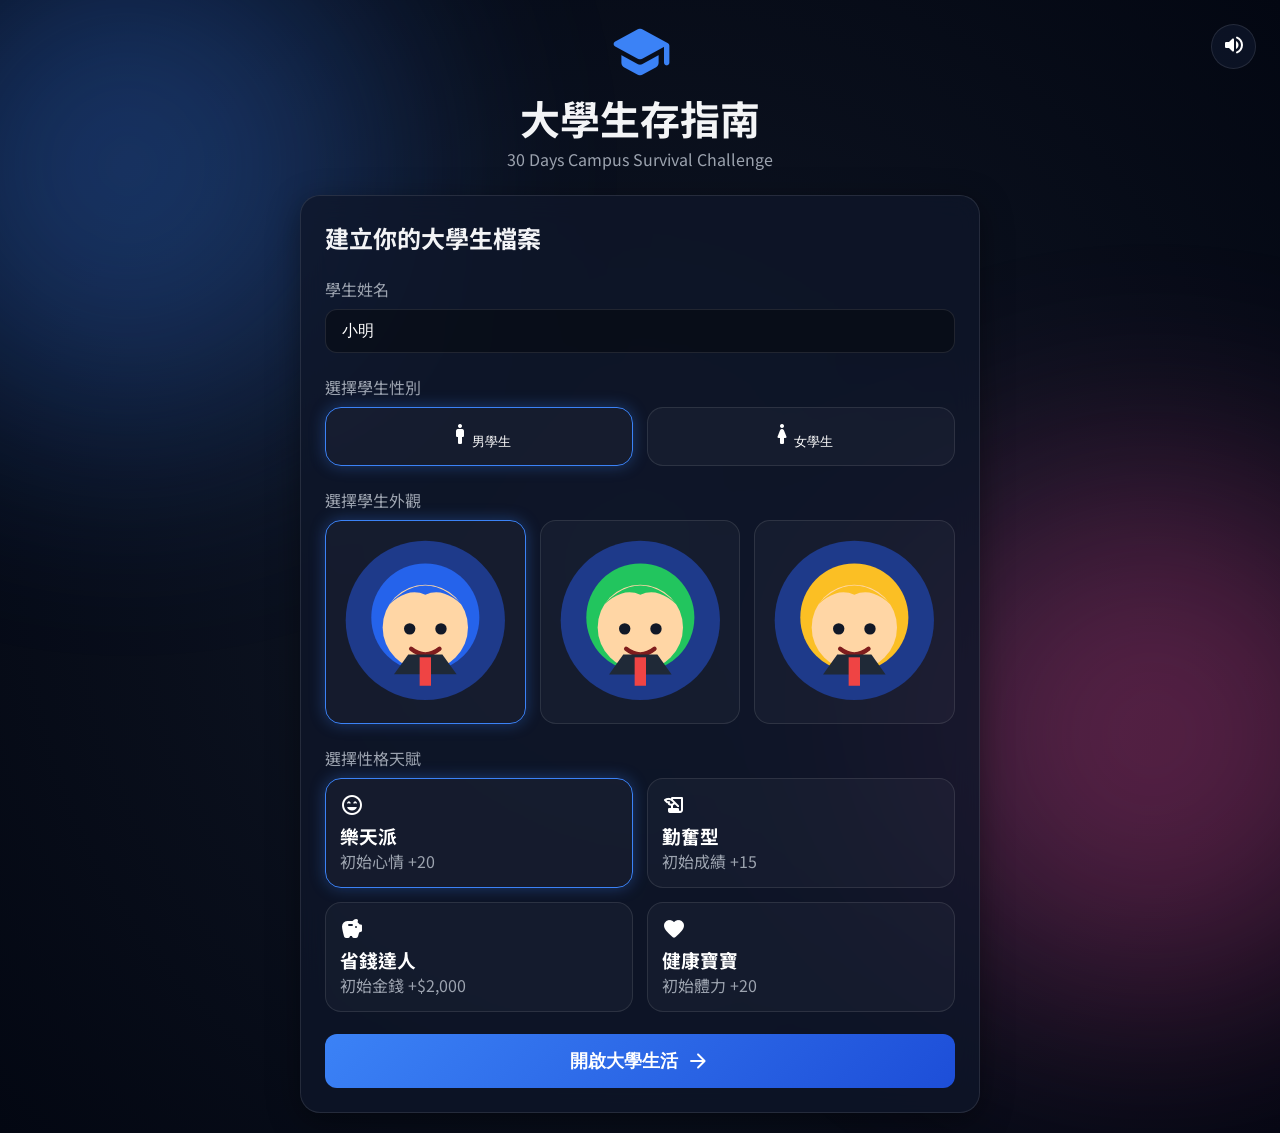
==== commit e4fdb253: "Add files via upload" ====
--- a/index.html
+++ b/index.html
@@ -1,981 +1,48 @@
-<!DOCTYPE html>
-<html lang="zh-TW">
-<head>
-  <meta charset="UTF-8">
-  <meta name="viewport" content="width=device-width, initial-scale=1.0">
-  <title>大學生生存指南 - 30天校園生存挑戰</title>
-  <!-- Google Fonts -->
-  <link rel="preconnect" href="https://fonts.googleapis.com">
-  <link rel="preconnect" href="https://fonts.gstatic.com" crossorigin>
-  <link href="https://fonts.googleapis.com/css2?family=Noto+Sans+TC:wght@400;500;700;900&family=Outfit:wght@400;600;800&display=swap" rel="stylesheet">
-  <!-- Material Icons Round -->
-  <link href="https://fonts.googleapis.com/icon?family=Material+Icons+Round" rel="stylesheet">
-  <link rel="stylesheet" href="style.css">
-</head>
-<body>
-  <!-- 背景發光特效 -->
-  <div class="bg-glow circle-1"></div>
-  <div class="bg-glow circle-2"></div>
- 
-  <!-- 主容器 -->
-  <div class="app-container">
-   
-    <!-- 音效與靜音按鈕 -->
-    <button id="sound-toggle" class="sound-btn" aria-label="切換音效">
-      <span class="material-icons-round">volume_up</span>
-    </button>
-
-
-    <!-- ================= START SCREEN ================= -->
-    <div id="start-screen" class="screen active-screen">
-      <div class="logo-area animate-float">
-        <span class="logo-icon material-icons-round">school</span>
-        <h1>大學生存指南</h1>
-        <p class="subtitle">30 Days Campus Survival Challenge</p>
-      </div>
-     
-      <div class="glass-panel start-card">
-        <h2>建立你的大學生檔案</h2>
-       
-        <div class="input-group">
-          <label for="player-name">學生姓名</label>
-          <input type="text" id="player-name" placeholder="請輸入姓名..." maxlength="8" value="小明">
-        </div>
-       
-        <div class="gender-select-container">
-          <label>選擇學生性別</label>
-          <div class="gender-grid">
-            <button class="gender-btn active" data-gender="male">
-              <span class="material-icons-round">man</span>
-              <span>男學生</span>
-            </button>
-            <button class="gender-btn" data-gender="female">
-              <span class="material-icons-round">woman</span>
-              <span>女學生</span>
-            </button>
-          </div>
-        </div>
-
-
-        <div class="avatar-select-container">
-          <label>選擇學生外觀 (精美向量插畫)</label>
-          <div class="avatar-grid">
-            <button class="avatar-option active" data-avatar="1">
-              <div class="svg-avatar-preview" id="avatar-preview-1"></div>
-            </button>
-            <button class="avatar-option" data-avatar="2">
-              <div class="svg-avatar-preview" id="avatar-preview-2"></div>
-            </button>
-            <button class="avatar-option" data-avatar="3">
-              <div class="svg-avatar-preview" id="avatar-preview-3"></div>
-            </button>
-          </div>
-        </div>
-       
-        <div class="trait-select-container">
-          <label>選擇性格天賦 (影響初始值)</label>
-          <div class="trait-grid">
-            <div class="trait-card active" data-trait="optimist">
-              <span class="material-icons-round">sentiment_very_satisfied</span>
-              <h3>樂天派</h3>
-              <p>初始心情 +20。笑看微積分，沒什麼大不了的！</p>
-            </div>
-            <div class="trait-card" data-trait="studious">
-              <span class="material-icons-round">history_edu</span>
-              <h3>勤奮型</h3>
-              <p>初始成績 +15。開局就是圖書館的常客！</p>
-            </div>
-            <div class="trait-card" data-trait="frugal">
-              <span class="material-icons-round">savings</span>
-              <h3>省錢達人</h3>
-              <p>初始金錢 +$2,000。打工是不可能少打的，記帳是本能！</p>
-            </div>
-            <div class="trait-card" data-trait="healthy">
-              <span class="material-icons-round">favorite</span>
-              <h3>健康寶寶</h3>
-              <p>初始體力 +20。跑三千公尺輕輕鬆鬆，熬夜本錢厚！</p>
-            </div>
-          </div>
-        </div>
-       
-        <button id="start-game-btn" class="btn btn-primary btn-large glow-btn">
-          <span>開啟大學生活</span>
-          <span class="material-icons-round">arrow_forward</span>
-        </button>
-      </div>
-    </div>
-
-
-    <!-- ================= GAME SCREEN ================= -->
-    <div id="game-screen" class="screen">
-      <!-- 頂部資訊列 -->
-      <header class="game-header glass-panel">
-        <div class="student-profile">
-          <div class="profile-avatar-container" id="display-avatar-container">
-            <!-- Dynamic SVG inserted here -->
-          </div>
-          <div class="profile-info">
-            <span id="display-name" class="student-name">大一新生</span>
-            <span id="display-trait" class="badge">樂天派</span>
-          </div>
-        </div>
-       
-        <div class="date-container">
-          <div class="date-header-row">
-            <div class="day-label">第 <span id="current-day">1</span> 天 / 30</div>
-            <div class="semester-stage" id="semester-text">期中考倒數 14 天</div>
-          </div>
-          <!-- 30天行事曆小工具 -->
-          <div class="calendar-widget" id="calendar-grid">
-            <!-- Grid of 30 dots/squares rendered by Javascript -->
-          </div>
-        </div>
-      </header>
-
-
-      <!-- 主要遊戲區域：網格佈局 -->
-      <main class="game-grid">
-       
-        <!-- 狀態面版 (Stats Panel) -->
-        <section class="stats-panel glass-panel">
-          <h3>個人狀態</h3>
-         
-          <div class="stat-item" id="stat-stamina">
-            <div class="stat-header">
-              <span class="stat-title"><span class="material-icons-round text-blue">bolt</span> 體力</span>
-              <span class="stat-value"><span id="val-stamina">100</span>/100</span>
-            </div>
-            <div class="stat-bar">
-              <div class="stat-fill bg-blue" id="fill-stamina" style="width: 100%;"></div>
-            </div>
-          </div>
-         
-          <div class="stat-item" id="stat-money">
-            <div class="stat-header">
-              <span class="stat-title"><span class="material-icons-round text-green">payments</span> 金錢</span>
-              <span class="stat-value">$<span id="val-money">13,000</span></span>
-            </div>
-            <div class="stat-bar">
-              <div class="stat-fill bg-green" id="fill-money" style="width: 100%;"></div>
-            </div>
-          </div>
-
-
-          <div class="stat-item" id="stat-satiety">
-            <div class="stat-header">
-              <span class="stat-title"><span class="material-icons-round" style="color: #b45309;">restaurant</span> 飽食度</span>
-              <span class="stat-value"><span id="val-satiety">100</span>/100</span>
-            </div>
-            <div class="stat-bar">
-              <div class="stat-fill" id="fill-satiety" style="width: 100%; background: linear-gradient(90deg, #d97706, #b45309); box-shadow: 0 0 8px rgba(180, 83, 9, 0.4);"></div>
-            </div>
-          </div>
-         
-          <div class="stat-item" id="stat-grades">
-            <div class="stat-header">
-              <span class="stat-title"><span class="material-icons-round text-orange">school</span> 成績</span>
-              <span class="stat-value"><span id="val-grades">50</span>/100</span>
-            </div>
-            <div class="stat-bar">
-              <div class="stat-fill bg-orange" id="fill-grades" style="width: 50%;"></div>
-            </div>
-          </div>
-         
-          <div class="stat-item" id="stat-mood">
-            <div class="stat-header">
-              <span class="stat-title"><span class="material-icons-round text-pink">favorite</span> 心情</span>
-              <span class="stat-value"><span id="val-mood">60</span>/100</span>
-            </div>
-            <div class="stat-bar">
-              <div class="stat-fill bg-pink" id="fill-mood" style="width: 60%;"></div>
-            </div>
-          </div>
-         
-          <div class="shop-buffs">
-            <h4>持有增益與衣裝</h4>
-            <div id="buffs-container" class="buffs-list">
-              <div class="no-buffs">無道具增益，快去商店逛逛！</div>
-            </div>
-          </div>
-         
-          <div class="shop-buffs" style="margin-top: 15px;">
-            <h4>隨身購物籃 (點擊食用補給)</h4>
-            <div id="basket-container" class="buffs-list basket-list" style="display: flex; flex-direction: column; gap: 8px; margin-top: 8px; max-height: 180px; overflow-y: auto;">
-              <div class="no-buffs">購物籃空空如也，快去買點東西吧！</div>
-            </div>
-          </div>
-        </section>
-
-
-        <!-- 行動控制區 (Action Control Panel) -->
-        <section class="action-panel glass-panel">
-          <div class="section-header">
-            <h3>今日行動選擇</h3>
-            <span class="hint-text">選擇一項行動度過今天（每日固定開銷 -$300，飽食度 -20）</span>
-          </div>
-         
-          <div class="action-grid">
-            <button class="action-card" id="act-study">
-              <div class="action-icon bg-orange-light">
-                <span class="material-icons-round text-orange">menu_book</span>
-              </div>
-              <div class="action-details">
-                <h4>讀書學習</h4>
-                <p>回答 3 題跨領域學科題目，答對越多成績越高！</p>
-                <div class="action-changes">
-                  <span class="change-item neg"><span class="material-icons-round text-blue">bolt</span>預估 -10 ~ -20</span>
-                  <span class="change-item pos"><span class="material-icons-round text-orange">school</span>預估 0 ~ +15</span>
-                  <span class="change-item neg"><span class="material-icons-round text-pink">favorite</span>預估 -15 ~ +5</span>
-                  <span class="change-item neg"><span class="material-icons-round" style="color: #b45309;">restaurant</span>飽食度 -10</span>
-                  <span class="change-item neg"><span class="material-icons-round text-green">payments</span>預估 -$100</span>
-                </div>
-              </div>
-            </button>
-           
-            <button class="action-card" id="act-work">
-              <div class="action-icon bg-green-light">
-                <span class="material-icons-round text-green">storefront</span>
-              </div>
-              <div class="action-details">
-                <h4>打工賺錢</h4>
-                <p>到便利商店當大夜班，賺取生活費</p>
-                <div class="action-changes">
-                  <span class="change-item neg"><span class="material-icons-round text-blue">bolt</span>預估 -20</span>
-                  <span class="change-item pos"><span class="material-icons-round text-green">payments</span>預估 +$1,500</span>
-                  <span class="change-item neg"><span class="material-icons-round text-pink">favorite</span>預估 -10</span>
-                  <span class="change-item neg"><span class="material-icons-round" style="color: #b45309;">restaurant</span>飽食度 -15</span>
-                  <span class="change-item neg"><span class="material-icons-round text-orange">school</span>預估 -3</span>
-                </div>
-              </div>
-            </button>
-           
-            <button class="action-card" id="act-sleep">
-              <div class="action-icon bg-blue-light">
-                <span class="material-icons-round text-blue">bedtime</span>
-              </div>
-              <div class="action-details">
-                <h4>睡覺休息</h4>
-                <p>回宿舍睡到自然醒，徹底恢復體力</p>
-                <div class="action-changes">
-                  <span class="change-item pos"><span class="material-icons-round text-blue">bolt</span>預估 +30</span>
-                  <span class="change-item pos"><span class="material-icons-round text-pink">favorite</span>預估 +5</span>
-                  <span class="change-item neg"><span class="material-icons-round" style="color: #b45309;">restaurant</span>飽食度 -5</span>
-                  <span class="change-item neutral">不花錢</span>
-                </div>
-              </div>
-            </button>
-           
-            <button class="action-card" id="act-play">
-              <div class="action-icon bg-pink-light">
-                <span class="material-icons-round text-pink">sports_esports</span>
-              </div>
-              <div class="action-details">
-                <h4>休閒娛樂</h4>
-                <p>跟同學去 KTV 唱歌，回答歌詞接龍，答對越多心情加越多！</p>
-                <div class="action-changes">
-                  <span class="change-item neg"><span class="material-icons-round text-blue">bolt</span>預估 -10</span>
-                  <span class="change-item pos"><span class="material-icons-round text-pink">favorite</span>預估 -15 ~ +30</span>
-                  <span class="change-item neg"><span class="material-icons-round" style="color: #b45309;">restaurant</span>飽食度 -10</span>
-                  <span class="change-item neg"><span class="material-icons-round text-green">payments</span>預估 -$600</span>
-                  <span class="change-item neg"><span class="material-icons-round text-orange">school</span>預估 -5</span>
-                </div>
-              </div>
-            </button>
-
-
-            <button class="action-card" id="act-goshop">
-              <div class="action-icon bg-yellow-light">
-                <span class="material-icons-round text-yellow">local_mall</span>
-              </div>
-              <div class="action-details">
-                <h4>逛便利商店</h4>
-                <p>前往 7-11 或全家，購買美味鮮食與零食放入購物籃！</p>
-                <div class="action-changes">
-                  <span class="change-item neg"><span class="material-icons-round text-blue">bolt</span>預估 -3</span>
-                  <span class="change-item pos"><span class="material-icons-round text-pink">favorite</span>心情微幅增加</span>
-                  <span class="change-item pos"><span class="material-icons-round" style="color: #b45309;">restaurant</span>可儲存各類鮮食</span>
-                  <span class="change-item neg"><span class="material-icons-round text-green">payments</span>依購買品項付費</span>
-                </div>
-              </div>
-            </button>
-
-
-            <button class="action-card" id="act-goteashop">
-              <div class="action-icon bg-pink-light">
-                <span class="material-icons-round text-pink">local_cafe</span>
-              </div>
-              <div class="action-details">
-                <h4>買手搖飲料</h4>
-                <p>前往台式手搖飲料街，購買各品牌知名茶飲放入購物籃！</p>
-                <div class="action-changes">
-                  <span class="change-item neg"><span class="material-icons-round text-blue">bolt</span>預估 -3</span>
-                  <span class="change-item pos"><span class="material-icons-round text-pink">favorite</span>心情可大幅增加</span>
-                  <span class="change-item pos"><span class="material-icons-round" style="color: #b45309;">restaurant</span>可儲存各式手搖杯</span>
-                  <span class="change-item neg"><span class="material-icons-round text-green">payments</span>依購買品項付費</span>
-                </div>
-              </div>
-            </button>
-          </div>
-        </section>
-
-
-        <!-- 校園合作社 / 商店面版 (Campus Shop Panel) -->
-        <section class="shop-panel glass-panel">
-          <div class="section-header">
-            <h3>校園合作社</h3>
-            <!-- 分類頁籤 -->
-            <div class="shop-tabs">
-              <button class="shop-tab active" data-tab="items">被動增益</button>
-              <button class="shop-tab" data-tab="food">美味餐點</button>
-              <button class="shop-tab" data-tab="clothes">服裝更換</button>
-            </div>
-          </div>
-         
-          <div class="shop-grids-container">
-            <!-- Grid 1: Items -->
-            <div class="shop-grid active" id="shop-grid-items">
-              <!-- Item 1: Coffee -->
-              <div class="shop-card" data-item-id="coffee">
-                <div class="shop-item-info">
-                  <span class="material-icons-round shop-item-icon text-blue">local_cafe</span>
-                  <div>
-                    <h4>提神咖啡</h4>
-                    <p class="shop-item-desc">所有行動的體力消耗減少 3 點</p>
-                  </div>
-                </div>
-                <div class="shop-item-buy">
-                  <span class="shop-price">$300</span>
-                  <button class="btn btn-secondary btn-sm buy-btn" data-item-id="coffee">購買</button>
-                </div>
-              </div>
-             
-              <!-- Item 2: Textbook -->
-              <div class="shop-card" data-item-id="textbook">
-                <div class="shop-item-info">
-                  <span class="material-icons-round shop-item-icon text-orange">menu_book</span>
-                  <div>
-                    <h4>微積分聖經</h4>
-                    <p class="shop-item-desc">測驗完成後獲得的成績額外增加 4 點</p>
-                  </div>
-                </div>
-                <div class="shop-item-buy">
-                  <span class="shop-price">$1,200</span>
-                  <button class="btn btn-secondary btn-sm buy-btn" data-item-id="textbook">購買</button>
-                </div>
-              </div>
-             
-              <!-- Item 3: Chair -->
-              <div class="shop-card" data-item-id="chair">
-                <div class="shop-item-info">
-                  <span class="material-icons-round shop-item-icon text-pink">chair</span>
-                  <div>
-                    <h4>人體工學椅</h4>
-                    <p class="shop-item-desc">每次「睡覺休息」恢復的體力額外增加 10 點</p>
-                  </div>
-                </div>
-                <div class="shop-item-buy">
-                  <span class="shop-price">$2,000</span>
-                  <button class="btn btn-secondary btn-sm buy-btn" data-item-id="chair">購買</button>
-                </div>
-              </div>
-
-
-              <!-- Item 4: Lucky Cat -->
-              <div class="shop-card" data-item-id="luckycat">
-                <div class="shop-item-info">
-                  <span class="material-icons-round shop-item-icon text-green">savings</span>
-                  <div>
-                    <h4>招財貓擺飾</h4>
-                    <p class="shop-item-desc">每次「打工賺錢」的收入額外增加 $300</p>
-                  </div>
-                </div>
-                <div class="shop-item-buy">
-                  <span class="shop-price">$1,500</span>
-                  <button class="btn btn-secondary btn-sm buy-btn" data-item-id="luckycat">購買</button>
-                </div>
-              </div>
-
-
-              <!-- Item 5: Counseling (Consumable) -->
-              <div class="shop-card" data-item-id="counseling">
-                <div class="shop-item-info">
-                  <span class="material-icons-round shop-item-icon text-pink">spa</span>
-                  <div>
-                    <h4>心理諮商服務</h4>
-                    <p class="shop-item-desc">【單次使用】心情立即恢復 40 點</p>
-                  </div>
-                </div>
-                <div class="shop-item-buy">
-                  <span class="shop-price">$800</span>
-                  <button class="btn btn-secondary btn-sm buy-btn" data-item-id="counseling">購買</button>
-                </div>
-              </div>
-
-
-              <!-- Item 6: Soup (Consumable) -->
-              <div class="shop-card" data-item-id="soup">
-                <div class="shop-item-info">
-                  <span class="material-icons-round shop-item-icon text-blue">soup_kitchen</span>
-                  <div>
-                    <h4>阿嬤大補湯</h4>
-                    <p class="shop-item-desc">【單次使用】體力立即恢復 50 點</p>
-                  </div>
-                </div>
-                <div class="shop-item-buy">
-                  <span class="shop-price">$600</span>
-                  <button class="btn btn-secondary btn-sm buy-btn" data-item-id="soup">購買</button>
-                </div>
-              </div>
-            </div>
-
-
-            <!-- Grid 2: Food -->
-            <div class="shop-grid" id="shop-grid-food" style="display: none;">
-              <!-- Food 1: Riceball -->
-              <div class="shop-card" data-item-id="food_riceball">
-                <div class="shop-item-info">
-                  <span class="material-icons-round shop-item-icon text-yellow">lunch_dining</span>
-                  <div>
-                    <h4>超商三角御飯糰</h4>
-                    <p class="shop-item-desc">便宜又快速的選擇，飽食度 +20</p>
-                  </div>
-                </div>
-                <div class="shop-item-buy">
-                  <span class="shop-price">$45</span>
-                  <button class="btn btn-secondary btn-sm buy-btn" data-item-id="food_riceball">購買</button>
-                </div>
-              </div>
-             
-              <!-- Food 2: Bento -->
-              <div class="shop-card" data-item-id="food_bento">
-                <div class="shop-item-info">
-                  <span class="material-icons-round shop-item-icon text-orange">bento</span>
-                  <div>
-                    <h4>台鐵排骨便當</h4>
-                    <p class="shop-item-desc">經典美味，飽食度 +50，體力 +5</p>
-                  </div>
-                </div>
-                <div class="shop-item-buy">
-                  <span class="shop-price">$100</span>
-                  <button class="btn btn-secondary btn-sm buy-btn" data-item-id="food_bento">購買</button>
-                </div>
-              </div>
-
-
-              <!-- Food 3: Pizza -->
-              <div class="shop-card" data-item-id="food_pizza">
-                <div class="shop-item-info">
-                  <span class="material-icons-round shop-item-icon text-pink">local_pizza</span>
-                  <div>
-                    <h4>豪華芝心比薩</h4>
-                    <p class="shop-item-desc">分量十足，飽食度 +80，心情 +15</p>
-                  </div>
-                </div>
-                <div class="shop-item-buy">
-                  <span class="shop-price">$250</span>
-                  <button class="btn btn-secondary btn-sm buy-btn" data-item-id="food_pizza">購買</button>
-                </div>
-              </div>
-
-
-              <!-- Food 4: BBQ -->
-              <div class="shop-card" data-item-id="food_bbq">
-                <div class="shop-item-info">
-                  <span class="material-icons-round shop-item-icon text-green">outdoor_grill</span>
-                  <div>
-                    <h4>頂級和牛燒肉餐</h4>
-                    <p class="shop-item-desc">奢華饗宴！飽食度 +100，心情 +40，體力 +15</p>
-                  </div>
-                </div>
-                <div class="shop-item-buy">
-                  <span class="shop-price">$999</span>
-                  <button class="btn btn-secondary btn-sm buy-btn" data-item-id="food_bbq">購買</button>
-                </div>
-              </div>
-            </div>
-
-
-            <!-- Grid 3: Clothes -->
-            <div class="shop-grid" id="shop-grid-clothes" style="display: none;">
-              <!-- Cloth 0: Uniform (Default starting) -->
-              <div class="shop-card owned" data-item-id="cloth_uniform">
-                <div class="shop-item-info">
-                  <span class="material-icons-round shop-item-icon text-blue">checkroom</span>
-                  <div>
-                    <h4>校園經典制服</h4>
-                    <p class="shop-item-desc">普通制服，免費裝備，無額外效果</p>
-                  </div>
-                </div>
-                <div class="shop-item-buy">
-                  <span class="shop-price">免費</span>
-                  <button class="btn btn-secondary btn-sm equip-btn" data-item-id="cloth_uniform">穿著中</button>
-                </div>
-              </div>
-
-
-              <!-- Cloth 1: Hoodie -->
-              <div class="shop-card" data-item-id="cloth_hoodie">
-                <div class="shop-item-info">
-                  <span class="material-icons-round shop-item-icon text-pink">checkroom</span>
-                  <div>
-                    <h4>舒適純棉衛衣</h4>
-                    <p class="shop-item-desc">每次「睡覺休息」恢復的體力額外 +5</p>
-                  </div>
-                </div>
-                <div class="shop-item-buy">
-                  <span class="shop-price">$800</span>
-                  <button class="btn btn-secondary btn-sm buy-btn" data-item-id="cloth_hoodie">購買</button>
-                </div>
-              </div>
-
-
-              <!-- Cloth 2: Apron -->
-              <div class="shop-card" data-item-id="cloth_apron">
-                <div class="shop-item-info">
-                  <span class="material-icons-round shop-item-icon text-green">checkroom</span>
-                  <div>
-                    <h4>幸運打工圍裙</h4>
-                    <p class="shop-item-desc">每次「打工賺錢」獲得的薪水額外 +$200</p>
-                  </div>
-                </div>
-                <div class="shop-item-buy">
-                  <span class="shop-price">$2,000</span>
-                  <button class="btn btn-secondary btn-sm buy-btn" data-item-id="cloth_apron">購買</button>
-                </div>
-              </div>
-
-
-              <!-- Cloth 3: Gown -->
-              <div class="shop-card" data-item-id="cloth_gown">
-                <div class="shop-item-info">
-                  <span class="material-icons-round shop-item-icon text-orange">checkroom</span>
-                  <div>
-                    <h4>黃金學術袍</h4>
-                    <p class="shop-item-desc">測驗答對時獲得的成績額外 +3 點</p>
-                  </div>
-                </div>
-                <div class="shop-item-buy">
-                  <span class="shop-price">$3,000</span>
-                  <button class="btn btn-secondary btn-sm buy-btn" data-item-id="cloth_gown">購買</button>
-                </div>
-              </div>
-
-
-              <!-- Cloth 4: Jacket -->
-              <div class="shop-card" data-item-id="cloth_jacket">
-                <div class="shop-item-info">
-                  <span class="material-icons-round shop-item-icon text-yellow">checkroom</span>
-                  <div>
-                    <h4>潮牌防風夾克</h4>
-                    <p class="shop-item-desc">在「休閒娛樂」中獲得的心情額外 +10</p>
-                  </div>
-                </div>
-                <div class="shop-item-buy">
-                  <span class="shop-price">$4,500</span>
-                  <button class="btn btn-secondary btn-sm buy-btn" data-item-id="cloth_jacket">購買</button>
-                </div>
-              </div>
-
-
-              <!-- Cloth 5: Pajamas -->
-              <div class="shop-card" data-item-id="cloth_pajamas">
-                <div class="shop-item-info">
-                  <span class="material-icons-round shop-item-icon text-pink">checkroom</span>
-                  <div>
-                    <h4>超萌粉紅睡衣</h4>
-                    <p class="shop-item-desc font-accent">每次「睡覺休息」獲得的心情額外 +10 點</p>
-                  </div>
-                </div>
-                <div class="shop-item-buy">
-                  <span class="shop-price">$1,500</span>
-                  <button class="btn btn-secondary btn-sm buy-btn" data-item-id="cloth_pajamas">購買</button>
-                </div>
-              </div>
-
-
-              <!-- Cloth 6: Swimwear -->
-              <div class="shop-card" data-item-id="cloth_swim">
-                <div class="shop-item-info">
-                  <span class="material-icons-round shop-item-icon text-blue">checkroom</span>
-                  <div>
-                    <h4>夏日活力泳裝</h4>
-                    <p class="shop-item-desc font-accent">每次「休閒娛樂」恢復的體力額外 +5 點</p>
-                  </div>
-                </div>
-                <div class="shop-item-buy">
-                  <span class="shop-price">$2,500</span>
-                  <button class="btn btn-secondary btn-sm buy-btn" data-item-id="cloth_swim">購買</button>
-                </div>
-              </div>
-
-
-              <!-- Cloth 7: Biker Suit -->
-              <div class="shop-card" data-item-id="cloth_biker">
-                <div class="shop-item-info">
-                  <span class="material-icons-round shop-item-icon text-orange">checkroom</span>
-                  <div>
-                    <h4>機車皮質防摔服</h4>
-                    <p class="shop-item-desc font-accent">所有日常行動的飽食度消耗減少 2 點</p>
-                  </div>
-                </div>
-                <div class="shop-item-buy">
-                  <span class="shop-price">$5,000</span>
-                  <button class="btn btn-secondary btn-sm buy-btn" data-item-id="cloth_biker">購買</button>
-                </div>
-              </div>
-
-
-              <!-- Cloth 8: Detective -->
-              <div class="shop-card" data-item-id="cloth_detective">
-                <div class="shop-item-info">
-                  <span class="material-icons-round shop-item-icon text-orange">checkroom</span>
-                  <div>
-                    <h4>神探英倫風衣</h4>
-                    <p class="shop-item-desc font-accent">每次「讀書學習」的心情消耗減少 5 點</p>
-                  </div>
-                </div>
-                <div class="shop-item-buy">
-                  <span class="shop-price">$1,800</span>
-                  <button class="btn btn-secondary btn-sm buy-btn" data-item-id="cloth_detective">購買</button>
-                </div>
-              </div>
-
-
-              <!-- Cloth 9: Ninja -->
-              <div class="shop-card" data-item-id="cloth_ninja">
-                <div class="shop-item-info">
-                  <span class="material-icons-round shop-item-icon text-green">checkroom</span>
-                  <div>
-                    <h4>隱者暗夜忍服</h4>
-                    <p class="shop-item-desc font-accent">所有日常行動的體力消耗減少 2 點</p>
-                  </div>
-                </div>
-                <div class="shop-item-buy">
-                  <span class="shop-price">$3,500</span>
-                  <button class="btn btn-secondary btn-sm buy-btn" data-item-id="cloth_ninja">購買</button>
-                </div>
-              </div>
-
-
-              <!-- Cloth 10: Mafia -->
-              <div class="shop-card" data-item-id="cloth_mafia">
-                <div class="shop-item-info">
-                  <span class="material-icons-round shop-item-icon text-blue">checkroom</span>
-                  <div>
-                    <h4>紳士特務西裝</h4>
-                    <p class="shop-item-desc font-accent">每次「打工賺錢」收入額外 +$300</p>
-                  </div>
-                </div>
-                <div class="shop-item-buy">
-                  <span class="shop-price">$4,000</span>
-                  <button class="btn btn-secondary btn-sm buy-btn" data-item-id="cloth_mafia">購買</button>
-                </div>
-              </div>
-
-
-              <!-- Cloth 11: Cyberpunk -->
-              <div class="shop-card" data-item-id="cloth_cyber">
-                <div class="shop-item-info">
-                  <span class="material-icons-round shop-item-icon text-pink">checkroom</span>
-                  <div>
-                    <h4>賽博霓虹皮衣</h4>
-                    <p class="shop-item-desc font-accent">日常行動飽食度消耗 -3，唱歌娛樂心情額外 +5</p>
-                  </div>
-                </div>
-                <div class="shop-item-buy">
-                  <span class="shop-price">$6,000</span>
-                  <button class="btn btn-secondary btn-sm buy-btn" data-item-id="cloth_cyber">購買</button>
-                </div>
-              </div>
-
-
-              <!-- Cloth 12: Astronaut -->
-              <div class="shop-card" data-item-id="cloth_astronaut">
-                <div class="shop-item-info">
-                  <span class="material-icons-round shop-item-icon text-yellow">checkroom</span>
-                  <div>
-                    <h4>星際科幻航天服</h4>
-                    <p class="shop-item-desc font-accent">每日固定生活開銷減少 $100</p>
-                  </div>
-                </div>
-                <div class="shop-item-buy">
-                  <span class="shop-price">$8,000</span>
-                  <button class="btn btn-secondary btn-sm buy-btn" data-item-id="cloth_astronaut">購買</button>
-                </div>
-              </div>
-            </div>
-          </div>
-        </section>
-
-
-        <!-- 每日生活日誌 (Daily Log Panel) -->
-        <section class="log-panel glass-panel">
-          <div class="section-header">
-            <h3>每日生活日誌</h3>
-            <button id="clear-logs" class="btn-clear" title="清空日誌">
-              <span class="material-icons-round">delete_sweep</span>
-            </button>
-          </div>
-          <div id="log-list" class="log-list">
-            <div class="log-item system">
-              <span class="log-time">Day 1</span>
-              <span class="log-text">大學生活開始了！請好好規劃時間，撐過30天，並且通過期中考與期末考！</span>
-            </div>
-          </div>
-        </section>
-
-
-      </main>
-    </div>
-
-
-    <!-- ================= DYNAMIC QUIZ MODAL ================= -->
-    <div id="quiz-modal" class="modal-overlay">
-      <div class="modal-content glass-panel animate-scale">
-        <div class="modal-header">
-          <div class="modal-header-title">
-            <span class="material-icons-round text-orange animate-pulse">menu_book</span>
-            <h2>今日隨堂測驗</h2>
-          </div>
-          <span id="quiz-progress" class="quiz-badge">第 1 / 3 題</span>
-        </div>
-        <div class="modal-body">
-          <div class="quiz-subject" id="quiz-subject">科目：數學</div>
-          <p id="quiz-question" class="quiz-question-text">題目載入中...</p>
-          <div id="quiz-explanation-box" class="quiz-explanation-box" style="display: none; margin-top: 15px; padding: 12px 16px; border-radius: 12px; background: rgba(245, 158, 11, 0.08); border: 1px solid rgba(245, 158, 11, 0.2); color: var(--text-main); font-size: 0.9rem; line-height: 1.5;"></div>
-        </div>
-        <div class="modal-actions" id="quiz-options">
-          <!-- Options buttons dynamically populated -->
-        </div>
-        <div id="quiz-next-container" style="padding: 0 24px 20px 24px; display: none;">
-          <button id="quiz-next-btn" class="btn btn-primary" style="width: 100%; justify-content: center;">
-            <span>下一題</span>
-            <span class="material-icons-round">arrow_forward</span>
-          </button>
-        </div>
-      </div>
-    </div>
-
-
-    <!-- ================= KTV LYRIC CHALLENGE MODAL ================= -->
-    <div id="ktv-modal" class="modal-overlay">
-      <div class="modal-content glass-panel animate-scale">
-        <div class="modal-header">
-          <div class="modal-header-title">
-            <span class="material-icons-round text-pink animate-pulse">music_note</span>
-            <h2>KTV 猜歌詞挑戰</h2>
-          </div>
-          <span id="ktv-progress" class="quiz-badge" style="background: var(--color-pink-bg); border-color: var(--color-pink); color: var(--color-pink);">第 1 / 3 題</span>
-        </div>
-        <div class="modal-body">
-          <div class="quiz-subject" id="ktv-song" style="border-left-color: var(--color-pink); color: var(--color-pink);">歌曲：周杰倫《晴天》</div>
-          <p id="ktv-lyric" class="quiz-question-text" style="font-style: italic;">「故事的小黃花，從出生那年就飄著...」</p>
-          <p class="quiz-hint" style="font-size: 0.85rem; color: var(--text-muted); margin-top: 10px;">請接下句歌詞：</p>
-        </div>
-        <div class="modal-actions" id="ktv-options">
-          <!-- Options buttons dynamically populated -->
-        </div>
-      </div>
-    </div>
-
-
-    <!-- ================= RANDOM EVENT MODAL ================= -->
-    <div id="event-modal" class="modal-overlay">
-      <div class="modal-content glass-panel animate-scale">
-        <div class="modal-header">
-          <div class="modal-header-title">
-            <span id="event-icon" class="material-icons-round text-yellow animate-pulse">event_note</span>
-            <h2 id="event-title">校園突發事件</h2>
-          </div>
-        </div>
-        <div class="modal-body">
-          <p id="event-description">事件敘述載入中...</p>
-        </div>
-        <div class="modal-actions" id="event-choices">
-          <!-- Dynamically filled -->
-        </div>
-      </div>
-    </div>
-
-
-    <!-- ================= CONVENIENCE STORE SHOPPING MODAL ================= -->
-    <div id="convenience-modal" class="modal-overlay">
-      <div class="modal-content glass-panel animate-scale store-711" id="convenience-content" style="max-width: 680px; width: 100%;">
-        <div class="store-banner" id="store-banner" style="display: flex; justify-content: space-between; align-items: center; border-bottom: 2px solid var(--store-border, var(--color-orange)); padding-bottom: 12px; margin-bottom: 16px;">
-          <div class="store-logo-area" style="display: flex; align-items: center; gap: 10px;">
-            <span class="material-icons-round store-logo-icon" style="font-size: 2.2rem; color: var(--store-primary, var(--color-orange));">storefront</span>
-            <h2 id="store-title" style="font-size: 1.35rem; color: white;">7-ELEVEN 便利商店</h2>
-          </div>
-          <div class="store-switcher" style="display: flex; gap: 8px; background: rgba(0,0,0,0.3); padding: 4px; border-radius: 20px;">
-            <button class="store-switch-btn active" id="btn-switch-711" data-store="711" style="background: var(--color-orange); color: white; border: none; padding: 6px 16px; border-radius: 15px; font-weight: bold; cursor: pointer; transition: all 0.2s;">7-11</button>
-            <button class="store-switch-btn" id="btn-switch-fm" data-store="familymart" style="background: transparent; color: var(--text-muted); border: none; padding: 6px 16px; border-radius: 15px; font-weight: bold; cursor: pointer; transition: all 0.2s;">全家</button>
-          </div>
-        </div>
-       
-        <div class="modal-body store-body" style="padding: 0;">
-          <!-- Mini stats inside store -->
-          <div class="store-mini-stats" style="display: flex; gap: 15px; background: rgba(255,255,255,0.03); border: 1px solid var(--glass-border); padding: 10px 16px; border-radius: 12px; margin-bottom: 16px; font-size: 0.9rem; font-weight: 600;">
-            <div class="mini-stat" style="display: flex; align-items: center; gap: 5px;">
-              <span class="material-icons-round text-green">payments</span>
-              <span>$<span id="store-val-money">0</span></span>
-            </div>
-            <div class="mini-stat" style="display: flex; align-items: center; gap: 5px;">
-              <span class="material-icons-round text-pink">favorite</span>
-              <span>心情 <span id="store-val-mood">0</span>/100</span>
-            </div>
-            <div class="mini-stat" style="display: flex; align-items: center; gap: 5px;">
-              <span class="material-icons-round text-yellow" id="store-basket-icon">shopping_basket</span>
-              <span>購物籃 <span id="store-val-basket-count" style="color: var(--color-yellow);">0</span> 件</span>
-            </div>
-          </div>
-         
-          <div class="store-shelf-container" style="max-height: 320px; overflow-y: auto; padding-right: 5px;">
-            <div class="convenience-shelf" id="store-shelf" style="display: grid; grid-template-columns: repeat(2, 1fr); gap: 12px;">
-              <!-- Dynamically populated products -->
-            </div>
-          </div>
-        </div>
-       
-        <div class="modal-footer store-footer" style="margin-top: 20px; border-top: 1px solid var(--glass-border); padding-top: 15px;">
-          <button class="btn btn-secondary" id="leave-store-btn" style="width: 100%; justify-content: center; font-weight: bold;">
-            <span class="material-icons-round">logout</span>
-            <span>離開便利商店 (前進下一天)</span>
-          </button>
-        </div>
-      </div>
-    </div>
-
-
-    <!-- ================= BUBBLE TEA SHOP MODAL ================= -->
-    <div id="teashop-modal" class="modal-overlay">
-      <div class="modal-content glass-panel animate-scale store-teashop" style="max-width: 680px; width: 100%; border-color: var(--color-pink);">
-        <div class="store-banner" style="display: flex; justify-content: space-between; align-items: center; border-bottom: 2px solid var(--color-pink); padding-bottom: 12px; margin-bottom: 16px;">
-          <div class="store-logo-area" style="display: flex; align-items: center; gap: 10px;">
-            <span class="material-icons-round store-logo-icon" style="font-size: 2.2rem; color: var(--color-pink);">local_cafe</span>
-            <h2 style="font-size: 1.35rem; color: white;">台式手搖飲料街</h2>
-          </div>
-          <div style="background: rgba(236, 72, 153, 0.15); border: 1px solid var(--color-pink); padding: 4px 12px; border-radius: 20px; font-size: 0.85rem; font-weight: bold; color: var(--color-pink);">台灣在地手搖連鎖</div>
-        </div>
-       
-        <div class="modal-body store-body" style="padding: 0;">
-          <!-- Mini stats inside store -->
-          <div class="store-mini-stats" style="display: flex; gap: 15px; background: rgba(255,255,255,0.03); border: 1px solid var(--glass-border); padding: 10px 16px; border-radius: 12px; margin-bottom: 16px; font-size: 0.9rem; font-weight: 600;">
-            <div class="mini-stat" style="display: flex; align-items: center; gap: 5px;">
-              <span class="material-icons-round text-green">payments</span>
-              <span>$<span id="teashop-val-money">0</span></span>
-            </div>
-            <div class="mini-stat" style="display: flex; align-items: center; gap: 5px;">
-              <span class="material-icons-round text-pink">favorite</span>
-              <span>心情 <span id="teashop-val-mood">0</span>/100</span>
-            </div>
-            <div class="mini-stat" style="display: flex; align-items: center; gap: 5px;">
-              <span class="material-icons-round text-yellow" id="teashop-basket-icon">shopping_basket</span>
-              <span>購物籃 <span id="teashop-val-basket-count" style="color: var(--color-yellow);">0</span> 件</span>
-            </div>
-          </div>
-         
-          <div class="store-shelf-container" style="max-height: 320px; overflow-y: auto; padding-right: 5px;">
-            <div class="convenience-shelf" id="teashop-shelf" style="display: grid; grid-template-columns: repeat(2, 1fr); gap: 12px;">
-              <!-- Dynamically populated bubble tea drinks -->
-            </div>
-          </div>
-        </div>
-       
-        <div class="modal-footer store-footer" style="margin-top: 20px; border-top: 1px solid var(--glass-border); padding-top: 15px;">
-          <button class="btn btn-secondary" id="leave-teashop-btn" style="width: 100%; justify-content: center; font-weight: bold; border-color: rgba(236, 72, 153, 0.4);">
-            <span class="material-icons-round">logout</span>
-            <span>結帳離店 (前進下一天)</span>
-          </button>
-        </div>
-      </div>
-    </div>
-
-
-    <!-- ================= FULLSCREEN CENTERED EATING POPUP MODAL ================= -->
-    <div id="eating-modal" class="modal-overlay" style="display: none; align-items: center; justify-content: center; z-index: 2000; background: rgba(0, 0, 0, 0.75);">
-      <div class="modal-content glass-panel animate-scale eating-content" style="text-align: center; max-width: 360px; width: 90%; padding: 30px; border-color: var(--color-pink); box-shadow: 0 0 30px rgba(236, 72, 153, 0.3);">
-        <h2 style="font-size: 1.35rem; color: var(--color-pink); margin-bottom: 15px; text-shadow: 0 0 10px var(--color-pink-glow);" id="eating-item-title">正在享用...</h2>
-        <div class="eating-avatar-container" id="eating-avatar-container" style="width: 160px; height: 160px; margin: 0 auto 20px; position: relative;">
-          <!-- Large Avatar SVG goes here -->
-        </div>
-        <div class="eating-status-bubble" id="eating-status-bubble" style="background: rgba(255, 255, 255, 0.05); border: 1px solid var(--glass-border); border-radius: 12px; padding: 10px 14px; font-weight: bold; color: var(--text-main); font-size: 0.95rem; line-height: 1.4;">
-          <!-- Satiety +20, Mood +10 -->
-        </div>
-      </div>
-    </div>
-
-
-    <!-- ================= WORK SCENARIO MODAL ================= -->
-    <div id="work-scenario-modal" class="modal-overlay">
-      <div class="modal-content glass-panel animate-scale" style="max-width: 560px; width: 100%;">
-        <div class="modal-header" style="border-bottom: 2px solid var(--color-green); padding-bottom: 12px;">
-          <div class="modal-header-title">
-            <span class="material-icons-round text-green animate-pulse" style="font-size: 1.8rem;">storefront</span>
-            <h2 style="font-size: 1.35rem; color: white;">超商大夜班打工事件</h2>
-          </div>
-        </div>
-        <div class="modal-body">
-          <div class="quiz-subject" style="border-left-color: var(--color-green); color: var(--color-green); margin-bottom: 15px;">地點：超商收銀台</div>
-          <p id="work-scenario-desc" class="quiz-question-text" style="font-size: 1.05rem; line-height: 1.6; margin-bottom: 20px; color: var(--text-main);">事件描述載入中...</p>
-        </div>
-        <div class="modal-actions" id="work-scenario-choices" style="display: flex; flex-direction: column; gap: 12px;">
-          <!-- Dynamically populated options buttons -->
-        </div>
-      </div>
-    </div>
-
-
-    <!-- ================= ENDING SCREEN ================= -->
-    <div id="ending-screen" class="screen">
-      <div class="logo-area animate-float">
-        <span id="ending-icon" class="logo-icon material-icons-round text-gold">workspace_premium</span>
-        <h1 id="ending-title">挑戰結束</h1>
-        <p class="subtitle" id="ending-subtitle">30天校園生存挑戰評鑑結果</p>
-      </div>
-     
-      <div class="ending-grid">
-        <!-- Ending Card -->
-        <div class="glass-panel ending-card">
-          <h2 id="ending-name">學霸總裁</h2>
-          <div class="ending-badge" id="ending-rank">S 級評定</div>
-          <p id="ending-description">恭喜你！在30天內不僅學業頂尖，更是累積了驚人的財富，成為學校的傳奇人物！</p>
-         
-          <div class="ending-stats-summary">
-            <h3>最終結算屬性</h3>
-            <div class="ending-stats-grid">
-              <div class="ending-stat-item">
-                <span class="stat-label">體力</span>
-                <span id="end-stamina" class="stat-val text-blue">100</span>
-              </div>
-              <div class="ending-stat-item">
-                <span class="stat-label">金錢</span>
-                <span id="end-money" class="stat-val text-green">$15,000</span>
-              </div>
-              <div class="ending-stat-item">
-                <span class="stat-label">成績</span>
-                <span id="end-grades" class="stat-val text-orange">95</span>
-              </div>
-              <div class="ending-stat-item">
-                <span class="stat-label">心情</span>
-                <span id="end-mood" class="stat-val text-pink">80</span>
-              </div>
-            </div>
-          </div>
-         
-          <button id="restart-game-btn" class="btn btn-primary btn-large glow-btn">
-            <span class="material-icons-round">replay</span>
-            <span>重新挑戰</span>
-          </button>
-        </div>
-      </div>
-    </div>
-  </div>
-
-
-  <script src="script.js"></script>
-</body>
-</html>
-
-
-
-
+<!DOCTYPE html>
+<html lang="zh-TW">
+<head>
+  <meta charset="UTF-8" />
+  <meta name="viewport" content="width=device-width, initial-scale=1.0" />
+  <title>大學生存指南</title>
+  <link rel="preconnect" href="https://fonts.googleapis.com">
+  <link rel="preconnect" href="https://fonts.gstatic.com" crossorigin>
+  <link href="https://fonts.googleapis.com/css2?family=Noto+Sans+TC:wght@400;500;700;900&family=Outfit:wght@400;600;800&display=swap" rel="stylesheet">
+  <link href="https://fonts.googleapis.com/icon?family=Material+Icons+Round" rel="stylesheet">
+  <link rel="stylesheet" href="style.css" />
+</head>
+<body>
+  <div class="bg-glow circle-1"></div><div class="bg-glow circle-2"></div>
+  <div class="app-container">
+    <button id="sound-toggle" class="sound-btn"><span class="material-icons-round">volume_up</span></button>
+
+    <section id="start-screen" class="screen active-screen">
+      <div class="logo-area"><span class="logo-icon material-icons-round">school</span><h1>大學生存指南</h1><p class="subtitle">30 Days Campus Survival Challenge</p></div>
+      <div class="glass-panel start-card">
+        <h2>建立你的大學生檔案</h2>
+        <div class="input-group"><label for="player-name">學生姓名</label><input id="player-name" type="text" maxlength="8" value="小明" /></div>
+        <div><label>選擇學生性別</label><div class="gender-grid"><button class="gender-btn active" data-gender="male"><span class="material-icons-round">man</span>男學生</button><button class="gender-btn" data-gender="female"><span class="material-icons-round">woman</span>女學生</button></div></div>
+        <div><label>選擇學生外觀</label><div class="avatar-grid"><button class="avatar-option active" data-avatar="1"><div id="avatar-preview-1"></div></button><button class="avatar-option" data-avatar="2"><div id="avatar-preview-2"></div></button><button class="avatar-option" data-avatar="3"><div id="avatar-preview-3"></div></button></div></div>
+        <div><label>選擇性格天賦</label><div class="trait-grid"><div class="trait-card active" data-trait="optimist"><span class="material-icons-round">sentiment_very_satisfied</span><h3>樂天派</h3><p>初始心情 +20</p></div><div class="trait-card" data-trait="studious"><span class="material-icons-round">history_edu</span><h3>勤奮型</h3><p>初始成績 +15</p></div><div class="trait-card" data-trait="frugal"><span class="material-icons-round">savings</span><h3>省錢達人</h3><p>初始金錢 +$2,000</p></div><div class="trait-card" data-trait="healthy"><span class="material-icons-round">favorite</span><h3>健康寶寶</h3><p>初始體力 +20</p></div></div></div>
+        <button id="start-game-btn" class="btn btn-primary btn-large">開啟大學生活 <span class="material-icons-round">arrow_forward</span></button>
+      </div>
+    </section>
+
+    <section id="game-screen" class="screen">
+      <header class="game-header glass-panel">
+        <div class="student-profile"><div id="display-avatar-container" class="profile-avatar-container"></div><div><div id="display-name" class="student-name">小明</div><div id="display-trait" class="badge optimist">樂天派</div></div></div>
+        <div class="date-container"><div class="date-header-row"><b>第 <span id="current-day">1</span> 天 / 30</b><span id="semester-text" class="semester-stage">期中考倒數 14 天</span></div><div id="calendar-grid" class="calendar-widget"></div></div>
+      </header>
+      <main class="game-grid">
+        <aside class="stats-panel glass-panel"><h3>個人狀態</h3><div id="stats-box"></div><h4>持有增益與衣裝</h4><div id="buffs-container" class="buffs-list"></div><h4>隨身購物籃（點擊食用）</h4><div id="basket-container" class="buffs-list"></div></aside>
+        <section class="action-panel glass-panel"><div class="section-header"><h3>今日行動選擇</h3><span>按下後會改變數值與天數</span></div><div class="action-grid" id="action-grid"></div></section>
+        <section class="shop-panel glass-panel"><div class="section-header"><h3>校園合作社</h3><div class="shop-tabs"><button class="shop-tab active" data-tab="items">被動增益</button><button class="shop-tab" data-tab="food">美味餐點</button><button class="shop-tab" data-tab="clothes">服裝更換</button></div></div><div id="shop-grid" class="shop-grid"></div></section>
+        <section class="log-panel glass-panel"><div class="section-header"><h3>每日生活日誌</h3><button id="clear-logs" class="btn-clear"><span class="material-icons-round">delete_sweep</span></button></div><div id="log-list" class="log-list"></div></section>
+      </main>
+    </section>
+
+    <div id="quiz-modal" class="modal-overlay"><div class="modal-content glass-panel"><h2>今日隨堂測驗</h2><p id="quiz-question"></p><div id="quiz-options" class="modal-actions"></div></div></div>
+    <section id="ending-screen" class="screen"><div class="glass-panel ending-card"><h1>挑戰結束</h1><h2 id="ending-name"></h2><p id="ending-description"></p><button id="restart-game-btn" class="btn btn-primary btn-large">重新挑戰</button></div></section>
+  </div>
+  <script src="script.js"></script>
+</body>
+</html>
--- a/style.css
+++ b/style.css
@@ -1,1037 +1 @@
-/* ================= CSS VARIABLES & DESIGN SYSTEM ================= */
-:root {
-  --font-family-sans: 'Noto Sans TC', sans-serif;
-  --font-family-display: 'Outfit', sans-serif;
-
-  /* HSL Color Palette */
-  --bg-primary: #030712;
-  --bg-secondary: #0f172a;
-
-  --color-blue: #3b82f6;
-  --color-blue-glow: rgba(59, 130, 246, 0.4);
-  --color-blue-bg: rgba(59, 130, 246, 0.1);
-
-  --color-green: #10b981;
-  --color-green-glow: rgba(16, 185, 129, 0.4);
-  --color-green-bg: rgba(16, 185, 129, 0.1);
-
-  --color-orange: #f59e0b;
-  --color-orange-glow: rgba(245, 158, 11, 0.4);
-  --color-orange-bg: rgba(245, 158, 11, 0.1);
-
-  --color-pink: #ec4899;
-  --color-pink-glow: rgba(236, 72, 153, 0.4);
-  --color-pink-bg: rgba(236, 72, 153, 0.1);
-
-  --color-yellow: #eab308;
-  --color-gold: #f59e0b;
-
-  --text-main: #f3f4f6;
-  --text-muted: #9ca3af;
-  --text-dark: #1f2937;
-
-  --glass-bg: rgba(15, 23, 42, 0.65);
-  --glass-border: rgba(255, 255, 255, 0.08);
-  --glass-glow: rgba(255, 255, 255, 0.03);
-  --glass-shadow: 0 8px 32px 0 rgba(0, 0, 0, 0.4);
-
-  --transition-speed: 0.3s;
-}
-
-/* ================= BASIC RESET & LAYOUT ================= */
-* {
-  box-sizing: border-box;
-  margin: 0;
-  padding: 0;
-}
-
-body {
-  font-family: var(--font-family-sans);
-  color: var(--text-main);
-  background-color: var(--bg-primary);
-  background-image: radial-gradient(circle at center, #111827, #030712);
-  min-height: 100vh;
-  position: relative;
-  overflow-x: hidden;
-  padding: 20px;
-  display: flex;
-  justify-content: center;
-  align-items: center;
-}
-
-/* ---------- Background Glowing Effects ---------- */
-.bg-glow {
-  position: absolute;
-  width: 40vw;
-  height: 40vw;
-  border-radius: 50%;
-  filter: blur(120px);
-  z-index: 0;
-  opacity: 0.45;
-  pointer-events: none;
-  mix-blend-mode: screen;
-}
-.circle-1 { background-color: var(--color-blue);   top: -10%; left: -10%; animation: pulse-glow 8s infinite alternate; }
-.circle-2 { background-color: var(--color-pink);  bottom: -10%; right: -10%; animation: pulse-glow 12s infinite alternate-reverse; }
-
-@keyframes pulse-glow {
-  0%   { transform: scale(1) translate(0,0); opacity:0.35; }
-  100% { transform: scale(1.15) translate(50px,30px); opacity:0.55; }
-}
-
-/* ---------- App Container ---------- */
-.app-container {
-  width: 100%;
-  max-width: 1280px;
-  min-height: 90vh;
-  display: flex;
-  flex-direction: column;
-  position: relative;
-  z-index: 1;
-}
-
-/* ---------- Glassmorphism Panel ---------- */
-.glass-panel {
-  background: var(--glass-bg);
-  backdrop-filter: blur(16px) saturate(180%);
-  -webkit-backdrop-filter: blur(16px) saturate(180%);
-  border: 1px solid var(--glass-border);
-  border-radius: 20px;
-  box-shadow: var(--glass-shadow);
-  padding: 24px;
-  position: relative;
-  overflow: hidden;
-}
-.glass-panel::before {
-  content: '';
-  position: absolute;
-  top:0; left:0; right:0; height:40%;
-  background: linear-gradient(to bottom, var(--glass-glow), transparent);
-  pointer-events:none;
-  z-index:1;
-}
-
-/* ================= TYPOGRAPHY & BUTTONS ================= */
-h1, h2, h3, h4 {
-  font-family: var(--font-family-sans);
-  font-weight: 700;
-  letter-spacing: -0.02em;
-}
-h1 {
-  font-size: 2.5rem;
-  background: linear-gradient(135deg, #fff, #9ca3af);
-  -webkit-background-clip: text;
-  -webkit-text-fill-color: transparent;
-  margin-bottom:5px;
-}
-p {
-  color: var(--text-muted);
-  font-size:0.95rem;
-  line-height:1.5;
-}
-.subtitle {
-  font-family: var(--font-family-display);
-  font-size:1.1rem;
-  color: var(--text-muted);
-  letter-spacing:0.1em;
-}
-
-/* ---------- Buttons ---------- */
-.btn {
-  display:inline-flex;
-  align-items:center;
-  justify-content:center;
-  gap:8px;
-  font-family:var(--font-family-sans);
-  font-weight:600;
-  font-size:1rem;
-  padding:12px 24px;
-  border-radius:12px;
-  border:none;
-  cursor:pointer;
-  transition:all var(--transition-speed) cubic-bezier(0.4,0,0.2,1);
-  text-decoration:none;
-}
-.btn-primary {
-  background:linear-gradient(135deg, var(--color-blue), #1d4ed8);
-  color:white;
-  box-shadow:0 4px 15px rgba(59,130,246,0.3);
-}
-.btn-primary:hover {
-  transform:translateY(-2px);
-  box-shadow:0 6px 20px rgba(59,130,246,0.5);
-  filter:brightness(1.1);
-}
-.btn-secondary {
-  background:rgba(255,255,255,0.08);
-  color:white;
-  border:1px solid var(--glass-border);
-}
-.btn-secondary:hover {
-  background:rgba(255,255,255,0.15);
-  transform:translateY(-2px);
-}
-.btn-sm   { font-size:0.85rem; padding:6px 14px; border-radius:8px; }
-.btn-large{ font-size:1.15rem; padding:16px 36px; border-radius:16px; }
-.btn:active { transform:translateY(0); }
-
-/* ---------- Glow Effect for Buttons ---------- */
-.glow-btn { position:relative; overflow:hidden; }
-.glow-btn::after {
-  content:'';
-  position:absolute;
-  top:-50%; left:-50%;
-  width:200%; height:200%;
-  background:radial-gradient(circle, rgba(255,255,255,0.15) 0%, transparent 60%);
-  transform:scale(0.5);
-  transition:transform 0.5s ease-out;
-  pointer-events:none;
-}
-.glow-btn:hover::after { transform:scale(1.2); }
-
-/* ---------- Sound Toggle Button ---------- */
-.sound-btn {
-  position:fixed; top:25px; right:25px;
-  width:45px; height:45px;
-  border-radius:50%;
-  background:var(--glass-bg);
-  border:1px solid var(--glass-border);
-  color:white;
-  display:flex; align-items:center; justify-content:center;
-  cursor:pointer; z-index:100;
-  transition:all 0.2s ease;
-  backdrop-filter:blur(10px);
-}
-.sound-btn:hover { background:rgba(255,255,255,0.1); transform:scale(1.1); }
-
-/* ================= SCREEN TOGGLE ================= */
-.screen {
-  display:none;
-  opacity:0;
-  transition:opacity 0.5s ease;
-  flex-direction:column;
-  flex:1;
-}
-.screen.active-screen { display:flex; opacity:1; }
-
-/* ================= START SCREEN ================= */
-#start-screen {
-  justify-content:center;
-  align-items:center;
-  padding:40px 0;
-  gap:30px;
-}
-.logo-area { text-align:center; }
-.logo-icon {
-  font-size:4rem !important;
-  color:var(--color-blue);
-  margin-bottom:15px;
-  filter:drop-shadow(0 0 15px var(--color-blue-glow));
-}
-.start-card {
-  width:100%; max-width:680px;
-  display:flex; flex-direction:column; gap:24px;
-}
-.start-card h2 {
-  font-size:1.5rem;
-  border-left:4px solid var(--color-blue);
-  padding-left:12px;
-  margin-bottom:5px;
-}
-
-/* ---------- Form Inputs ---------- */
-.input-group {
-  display:flex; flex-direction:column; gap:8px;
-}
-.input-group label,
-.avatar-select-container label,
-.trait-select-container label {
-  font-weight:600;
-  font-size:0.95rem;
-  color:var(--text-muted);
-}
-.input-group input[type="text"] {
-  background:rgba(0,0,0,0.3);
-  border:1px solid var(--glass-border);
-  color:white;
-  padding:12px 16px;
-  border-radius:12px;
-  font-size:1rem;
-  outline:none;
-  transition:border-color .2s ease, box-shadow .2s ease;
-}
-.input-group input[type="text"]:focus {
-  border-color:var(--color-blue);
-  box-shadow:0 0 0 3px rgba(59,130,246,0.2);
-}
-
-/* ---------- Gender Selection ---------- */
-.gender-select-container { display:flex; flex-direction:column; gap:8px; }
-.gender-grid {
-  display:grid;
-  grid-template-columns:repeat(2,1fr);
-  gap:16px;
-  margin-top:8px;
-}
-.gender-btn {
-  background:rgba(255,255,255,0.03);
-  border:1px solid var(--glass-border);
-  border-radius:12px;
-  padding:12px;
-  cursor:pointer;
-  transition:all .2s ease;
-  display:flex; justify-content:center; align-items:center; gap:8px;
-  color:var(--text-muted);
-  font-family:var(--font-family-sans);
-  font-weight:600;
-  font-size:1rem;
-}
-.gender-btn span.material-icons-round { font-size:1.35rem; }
-.gender-btn:hover { background:rgba(255,255,255,0.08); color:white; }
-.gender-btn.active {
-  background:var(--color-blue-bg);
-  border-color:var(--color-blue);
-  box-shadow:0 0 15px var(--color-blue-glow);
-  color:white;
-}
-
-/* ---------- Avatar Selection ---------- */
-.avatar-grid {
-  display:grid;
-  grid-template-columns:repeat(3,1fr);
-  gap:16px;
-  margin-top:8px;
-}
-.avatar-option {
-  background:rgba(255,255,255,0.03);
-  border:1px solid var(--glass-border);
-  border-radius:16px;
-  padding:12px;
-  cursor:pointer;
-  transition:all .2s ease;
-  display:flex; justify-content:center; align-items:center;
-  aspect-ratio:1/1;
-}
-.svg-avatar-preview {
-  width:100%; height:100%;
-  display:flex; align-items:center; justify-content:center;
-  transition:transform .2s ease;
-}
-.svg-avatar-preview svg { width:100%; height:100%; object-fit:contain; }
-.avatar-option:hover { background:rgba(255,255,255,0.08); }
-.avatar-option:hover .svg-avatar-preview { transform:scale(1.08); }
-.avatar-option.active {
-  background:var(--color-blue-bg);
-  border-color:var(--color-blue);
-  box-shadow:0 0 15px var(--color-blue-glow);
-}
-
-/* ---------- Trait Selector ---------- */
-.trait-grid {
-  display:grid;
-  grid-template-columns:repeat(2,1fr);
-  gap:16px;
-  margin-top:8px;
-}
-.trait-card {
-  background:rgba(255,255,255,0.02);
-  border:1px solid var(--glass-border);
-  border-radius:16px;
-  padding:16px;
-  cursor:pointer;
-  transition:all .3s cubic-bezier(0.4,0,0.2,1);
-  display:flex; flex-direction:column; gap:8px; position:relative;
-}
-.trait-card span {
-  font-size:2rem !important;
-  color:var(--text-muted);
-  align-self:flex-start;
-  transition:color .2s ease;
-}
-.trait-card h3 {
-  font-size:1.05rem;
-  color:var(--text-main);
-  transition:color .2s ease;
-}
-.trait-card p {
-  font-size:0.85rem;
-  color:var(--text-muted);
-}
-.trait-card:hover {
-  background:rgba(255,255,255,0.06);
-  transform:translateY(-2px);
-}
-.trait-card.active { background:rgba(255,255,255,0.05); }
-.trait-card[data-trait="optimist"].active {
-  border-color:var(--color-pink);
-  box-shadow:0 0 15px rgba(236,72,153,0.15);
-}
-.trait-card[data-trait="optimist"].active span { color:var(--color-pink); }
-.trait-card[data-trait="studious"].active {
-  border-color:var(--color-orange);
-  box-shadow:0 0 15px rgba(245,158,11,0.15);
-}
-.trait-card[data-trait="studious"].active span { color:var(--color-orange); }
-.trait-card[data-trait="frugal"].active {
-  border-color:var(--color-green);
-  box-shadow:0 0 15px rgba(16,185,129,0.15);
-}
-.trait-card[data-trait="frugal"].active span { color:var(--color-green); }
-.trait-card[data-trait="healthy"].active {
-  border-color:var(--color-blue);
-  box-shadow:0 0 15px rgba(59,130,246,0.15);
-}
-.trait-card[data-trait="healthy"].active span { color:var(--color-blue); }
-
-#start-game-btn {
-  align-self:center;
-  margin-top:10px;
-  width:100%;
-}
-
-/* ================= GAME SCREEN ================= */
-#game-screen { gap:20px; }
-
-/* ---------- Header ---------- */
-.game-header {
-  display:flex;
-  justify-content:space-between;
-  align-items:center;
-  padding:16px 24px;
-}
-
-/* ---------- Profile ---------- */
-.student-profile {
-  display:flex;
-  align-items:center;
-  gap:15px;
-}
-
-/* ---------- Avatar Frame (enlarged) ---------- */
-.profile-avatar-container {
-  width:110px; height:110px;
-  border-radius:50%;
-  background:radial-gradient(circle, rgba(15,23,42,0.9) 0%, rgba(3,7,18,0.95) 100%);
-  border:3.5px solid var(--color-blue);
-  display:flex; align-items:center; justify-content:center;
-  box-shadow:0 0 25px var(--color-blue-glow), inset 0 0 15px rgba(255,255,255,0.05);
-  overflow:visible;
-  position:relative;
-  transition:transform .3s cubic-bezier(0.34,1.56,0.64,1), border-color .3s ease, box-shadow .3s ease;
-  animation:neon-pulse 3s infinite alternate;
-}
-@keyframes neon-pulse {
-  0%   { box-shadow:0 0 20px rgba(59,130,246,0.3), inset 0 0 10px rgba(255,255,255,0.02); border-color:#3b82f6; }
-  100% { box-shadow:0 0 35px rgba(59,130,246,0.65), inset 0 0 15px rgba(59,130,246,0.2); border-color:#60a5fa; }
-}
-.profile-avatar-container:hover { transform:scale(1.05) rotate(1deg); }
-.profile-avatar-container svg {
-  width:100%; height:100%;
-  border-radius:50%;
-  filter:drop-shadow(0 4px 10px rgba(0,0,0,0.5));
-}
-
-/* ---------- Eating Animation ---------- */
-@keyframes chew-bounce {
-  0%   { transform:scale(1); }
-  20%  { transform:scale(1.18) rotate(4deg); }
-  40%  { transform:scale(0.92) rotate(-4deg); }
-  60%  { transform:scale(1.12) rotate(3deg); }
-  80%  { transform:scale(0.96) rotate(-2deg); }
-  100% { transform:scale(1) rotate(0deg); }
-}
-.eating-active { animation:chew-bounce .6s ease-in-out 3; }
-
-/* Food-flying emoji */
-.eating-food-flying {
-  position:absolute; left:50%; top:50%;
-  font-size:3rem; z-index:110;
-  pointer-events:none;
-  filter:drop-shadow(0 6px 12px rgba(0,0,0,0.4));
-  animation:fly-to-mouth .65s cubic-bezier(0.175,0.885,0.32,1.275) forwards;
-}
-@keyframes fly-to-mouth {
-  0%   { transform:translate(-100px,-100px) scale(.2) rotate(-180deg); opacity:0; }
-  25%  { opacity:1; }
-  80%  { opacity:1; transform:translate(-5px,15px) scale(1) rotate(15deg); }
-  100% { transform:translate(0px,18px) scale(0) rotate(0deg); opacity:0; }
-}
-
-/* Chewing particles */
-.eating-particle {
-  position:absolute;
-  font-size:1.4rem;
-  pointer-events:none;
-  animation:float-particle 1.6s forwards ease-out;
-  z-index:100;
-  filter:drop-shadow(0 2px 5px rgba(0,0,0,0.3));
-}
-@keyframes float-particle {
-  0%   { transform:translateY(15px) translateX(0) scale(.4); opacity:0; }
-  15%  { opacity:1; }
-  100% { transform:translateY(-70px) translateX(var(--rand-x,20px)) scale(1.3) rotate(var(--rand-rot,15deg)); opacity:0; }
-}
-
-/* ---------- Profile Info ---------- */
-.profile-info { display:flex; flex-direction:column; gap:4px; }
-.student-name { font-weight:700; font-size:1.15rem; }
-.badge {
-  font-size:.75rem; padding:2px 8px; border-radius:20px;
-  background:rgba(255,255,255,.15);
-  font-weight:600; display:inline-block; text-align:center;
-}
-.badge.optimist { background:var(--color-pink-bg); color:var(--color-pink); border:1px solid var(--color-pink); }
-.badge.studious{ background:var(--color-orange-bg); color:var(--color-orange); border:1px solid var(--color-orange); }
-.badge.frugal  { background:var(--color-green-bg); color:var(--color-green); border:1px solid var(--color-green); }
-.badge.healthy { background:var(--color-blue-bg); color:var(--color-blue); border:1px solid var(--color-blue); }
-
-/* ---------- Date / Calendar ---------- */
-.date-container {
-  display:flex;
-  flex-direction:column;
-  align-items:flex-end;
-  gap:8px;
-  width:320px;
-}
-.date-header-row { display:flex; width:100%; justify-content:space-between; align-items:center; }
-.day-label {
-  font-family:var(--font-family-display);
-  font-weight:800;
-  font-size:1.2rem;
-}
-.semester-stage {
-  font-size:.85rem;
-  color:var(--color-yellow);
-  font-weight:600;
-  text-shadow:0 0 8px rgba(234,179,8,.2);
-}
-
-/* ---------- Calendar Widget ---------- */
-.calendar-widget {
-  width:100%;
-  display:grid;
-  grid-template-columns:repeat(15,1fr);
-  gap:4px;
-  background:rgba(0,0,0,.2);
-  padding:6px;
-  border-radius:10px;
-  border:1px solid var(--glass-border);
-}
-.calendar-day {
-  aspect-ratio:1/1;
-  border-radius:4px;
-  background:rgba(255,255,255,.04);
-  border:1px solid rgba(255,255,255,.02);
-  display:flex; align-items:center; justify-content:center;
-  font-family:var(--font-family-display);
-  font-size:8px; font-weight:600;
-  color:var(--text-muted);
-  transition:all .2s ease;
-}
-.calendar-day.past    { background:rgba(16,185,129,.15); border-color:var(--color-green); color:var(--color-green); }
-.calendar-day.current { background:var(--color-blue-bg); border:2px solid var(--color-blue); color:var(--color-blue); box-shadow:0 0 8px var(--color-blue-glow); }
-.calendar-day.exam    { border:1px dashed #ef4444; background:rgba(239,68,68,.15); color:#f87171; position:relative; }
-.calendar-day.exam::after {
-  content:'!';
-  position:absolute; top:-2px; right:1px;
-  font-size:8px; color:#ef4444; font-weight:900;
-}
-
-/* ---------- Game Grid Layout ---------- */
-.game-grid {
-  display:grid;
-  grid-template-columns:320px 1fr;
-  grid-template-rows:auto auto;
-  gap:20px;
-}
-
-/* ================= STATS PANEL ================= */
-.stats-panel {
-  grid-row:1/3;
-  display:flex; flex-direction:column; gap:20px;
-}
-.stats-panel h3 {
-  font-size:1.25rem;
-  border-bottom:1px solid var(--glass-border);
-  padding-bottom:10px;
-  margin-bottom:5px;
-}
-.stat-item { display:flex; flex-direction:column; gap:8px; }
-.stat-header {
-  display:flex; justify-content:space-between; align-items:center;
-  font-weight:600;
-}
-.stat-title {
-  display:flex; align-items:center; gap:6px;
-  font-size:.95rem;
-}
-.stat-title span { font-size:1.3rem !important; }
-.stat-value {
-  font-family:var(--font-family-display);
-  font-size:1.05rem;
-}
-.stat-bar {
-  width:100%; height:12px;
-  background:rgba(0,0,0,.35);
-  border-radius:6px;
-  border:1px solid rgba(255,255,255,.05);
-  overflow:hidden; padding:2px;
-}
-.stat-fill {
-  height:100%;
-  border-radius:4px;
-  transition:width .5s cubic-bezier(0.4,0,0.2,1);
-}
-
-/* ---------- Stat Colors ---------- */
-.bg-blue   { background:linear-gradient(90deg,#60a5fa,#3b82f6);   box-shadow:0 0 8px var(--color-blue-glow);   }
-.bg-green  { background:linear-gradient(90deg,#34d399,#10b981);   box-shadow:0 0 8px var(--color-green-glow);  }
-.bg-orange { background:linear-gradient(90deg,#fbbf24,#f59e0b);   box-shadow:0 0 8px var(--color-orange-glow);}
-.bg-pink   { background:linear-gradient(90deg,#f472b6,#ec4899);   box-shadow:0 0 8px var(--color-pink-glow);  }
-.text-blue   { color:var(--color-blue)   !important; }
-.text-green  { color:var(--color-green)  !important; }
-.text-orange { color:var(--color-orange) !important; }
-.text-pink   { color:var(--color-pink)   !important; }
-.text-yellow { color:var(--color-yellow) !important; }
-.text-gold   { color:var(--color-gold)   !important; }
-
-/* ================= SHOP BUFFS ================= */
-.shop-buffs { margin-top:10px; display:flex; flex-direction:column; gap:10px; }
-.shop-buffs h4 { font-size:.95rem; color:var(--text-muted); }
-.buffs-list { display:flex; flex-direction:column; gap:8px; }
-.no-buffs {
-  font-size:.85rem; color:var(--text-muted); text-align:center; padding:15px;
-  border:1px dashed rgba(255,255,255,.08);
-  border-radius:12px; background:rgba(0,0,0,.1);
-}
-.buff-badge {
-  display:flex; align-items:center; gap:8px;
-  background:rgba(255,255,255,.05);
-  border:1px solid var(--glass-border);
-  padding:8px 12px; border-radius:10px;
-  font-size:.85rem;
-}
-.buff-badge span { font-size:1.1rem !important; }
-
-/* ================= ACTION PANEL ================= */
-.action-panel h3, .shop-panel h3, .log-panel h3 { font-size:1.25rem; }
-.section-header {
-  display:flex; justify-content:space-between; align-items:baseline;
-  border-bottom:1px solid var(--glass-border);
-  padding-bottom:12px; margin-bottom:16px;
-}
-.hint-text { font-size:.8rem; color:var(--text-muted); }
-.action-grid { display:grid; grid-template-columns:repeat(2,1fr); gap:16px; }
-.action-card {
-  background:rgba(255,255,255,.02);
-  border:1px solid var(--glass-border);
-  border-radius:16px;
-  padding:16px;
-  text-align:left;
-  cursor:pointer;
-  transition:all .3s cubic-bezier(0.4,0,0.2,1);
-  display:flex; gap:16px; align-items:flex-start; width:100%; color:inherit;
-}
-.action-card:hover {
-  background:rgba(255,255,255,.06);
-  transform:translateY(-3px);
-  border-color:rgba(255,255,255,.15);
-  box-shadow:0 10px 20px rgba(0,0,0,.3);
-}
-.action-card:active { transform:translateY(-1px); }
-.action-icon {
-  width:45px; height:45px;
-  border-radius:12px;
-  display:flex; align-items:center; justify-content:center;
-  flex-shrink:0;
-}
-.action-icon span { font-size:1.6rem !important; }
-.bg-orange-light { background-color:var(--color-orange-bg); }
-.bg-green-light  { background-color:var(--color-green-bg); }
-.bg-blue-light   { background-color:var(--color-blue-bg); }
-.bg-pink-light   { background-color:var(--color-pink-bg); }
-.action-details {
-  display:flex; flex-direction:column; gap:6px; flex:1;
-}
-.action-details h4 { font-size:1.05rem; color:var(--text-main); }
-.action-details p  { font-size:.85rem; color:var(--text-muted); min-height:36px; }
-.action-changes {
-  display:flex; flex-wrap:wrap; gap:6px 12px;
-  margin-top:5px;
-  border-top:1px solid rgba(255,255,255,.05);
-  padding-top:8px;
-}
-.change-item { font-size:.75rem; font-weight:600; display:inline-flex; align-items:center; gap:3px; }
-.change-item span { font-size:.95rem !important; }
-.change-item.pos { color:var(--color-green); }
-.change-item.neg { color:#f87171; }
-.change-item.neutral { color:var(--text-muted); }
-
-/* ================= CAMPUS SHOP & TABS ================= */
-.shop-panel { grid-column:2; }
-.shop-tabs { display:flex; gap:12px; }
-.shop-tab {
-  background:none; border:none;
-  color:var(--text-muted);
-  font-weight:600; font-size:.9rem;
-  cursor:pointer; padding:4px 8px;
-  border-bottom:2px solid transparent;
-  transition:all .2s ease;
-  font-family:var(--font-family-sans);
-}
-.shop-tab:hover { color:white; }
-.shop-tab.active {
-  color:var(--color-blue);
-  border-bottom-color:var(--color-blue);
-  text-shadow:0 0 8px var(--color-blue-glow);
-}
-.shop-grids-container { position:relative; width:100%; }
-.shop-grid { display:none; grid-template-columns:repeat(2,1fr); gap:16px; }
-.shop-grid.active { display:grid; }
-.shop-card {
-  background:rgba(0,0,0,.2);
-  border:1px solid var(--glass-border);
-  border-radius:16px;
-  padding:16px;
-  display:flex; flex-direction:column; justify-content:space-between; gap:16px;
-  transition:all .2s ease;
-}
-.shop-card:hover {
-  border-color:rgba(255,255,255,.12);
-  background:rgba(0,0,0,.25);
-}
-.shop-item-info { display:flex; gap:12px; align-items:flex-start; }
-.shop-item-icon {
-  font-size:1.8rem !important;
-  background:rgba(255,255,255,.03);
-  padding:10px; border-radius:12px;
-  border:1px solid var(--glass-border);
-  flex-shrink:0;
-}
-.shop-item-info h4 { font-size:1rem; margin-bottom:2px; }
-.shop-item-desc { font-size:.8rem; color:var(--text-muted); }
-.font-accent { color:var(--color-orange) !important; font-weight:500; }
-.shop-item-buy {
-  display:flex; justify-content:space-between; align-items:center;
-  border-top:1px solid rgba(255,255,255,.05);
-  padding-top:12px;
-}
-.shop-price {
-  font-family:var(--font-family-display);
-  font-weight:700;
-  color:var(--color-green);
-  font-size:1.1rem;
-}
-.shop-card.owned {
-  border-color:rgba(16,185,129,.25);
-  background:rgba(16,185,129,.02);
-}
-.shop-card.owned .buy-btn {
-  background:rgba(16,185,129,.1) !important;
-  color:var(--color-green) !important;
-  border:1px solid rgba(16,185,129,.2) !important;
-  cursor:not-allowed;
-}
-.shop-card.equipped {
-  border-color:rgba(59,130,246,.35);
-  background:rgba(59,130,246,.03);
-  box-shadow:0 0 10px rgba(59,130,246,.1);
-}
-.shop-card.equipped .equip-btn {
-  background:linear-gradient(135deg,var(--color-blue),#1d4ed8) !important;
-  color:white !important;
-  border:none !important;
-  cursor:not-allowed;
-}
-
-/* ================= DAILY LOG PANEL ================= */
-.log-panel { grid-column:2; display:flex; flex-direction:column; }
-.btn-clear {
-  background:none; border:none;
-  color:var(--text-muted);
-  cursor:pointer;
-  display:flex; align-items:center; justify-content:center;
-  transition:color .2s ease;
-}
-.btn-clear:hover { color:#f87171; }
-.btn-clear span { font-size:1.3rem !important; }
-.log-list {
-  max-height:200px;
-  overflow-y:auto;
-  display:flex; flex-direction:column; gap:8px;
-  padding-right:5px;
-  font-size:.9rem;
-}
-.log-list::-webkit-scrollbar { width:6px; }
-.log-list::-webkit-scrollbar-track { background:rgba(0,0,0,.1); border-radius:10px; }
-.log-list::-webkit-scrollbar-thumb { background:rgba(255,255,255,.1); border-radius:10px; }
-.log-list::-webkit-scrollbar-thumb:hover { background:rgba(255,255,255,.2); }
-.log-item {
-  display:flex; align-items:flex-start; gap:12px;
-  padding:8px 12px; border-radius:8px;
-  background:rgba(255,255,255,.02);
-  border-left:3px solid var(--text-muted);
-}
-.log-time {
-  font-family:var(--font-family-display);
-  font-weight:700; color:var(--text-muted);
-  flex-shrink:0;
-  font-size:.8rem;
-  background:rgba(255,255,255,.05);
-  padding:1px 6px; border-radius:4px;
-}
-.log-text { line-height:1.4; color:var(--text-main); }
-.log-item.system   { border-left-color:var(--color-blue);   background:rgba(59,130,246,.03); }
-.log-item.success  { border-left-color:var(--color-green);  background:rgba(16,185,129,.03); }
-.log-item.warning  { border-left-color:var(--color-orange); background:rgba(245,158,11,.03); }
-.log-item.danger   { border-left-color:#f87171;           background:rgba(248,113,113,.03); }
-
-/* ================= MODAL & OVERLAYS ================= */
-.modal-overlay {
-  position:fixed; top:0; left:0; right:0; bottom:0;
-  background:rgba(3,7,18,.85);
-  backdrop-filter:blur(8px);
-  z-index:200;
-  display:flex; justify-content:center; align-items:center;
-  opacity:0; pointer-events:none;
-  transition:opacity .3s ease;
-  padding:20px;
-}
-.modal-overlay.active { opacity:1; pointer-events:auto; }
-.modal-content {
-  width:100%; max-width:540px;
-  background:rgba(15,23,42,.95);
-  border:1px solid rgba(255,255,255,.12);
-  display:flex; flex-direction:column; gap:20px;
-  transform:scale(.9);
-  transition:transform .3s cubic-bezier(0.34,1.56,0.64,1);
-  box-shadow:0 20px 50px rgba(0,0,0,.6), 0 0 30px rgba(59,130,246,.15);
-}
-.modal-overlay.active .modal-content { transform:scale(1); }
-.modal-header {
-  display:flex; align-items:center; justify-content:space-between;
-  border-bottom:1px solid var(--glass-border);
-  padding-bottom:15px;
-}
-.modal-header-title { display:flex; align-items:center; gap:12px; }
-.modal-header h2 { font-size:1.35rem; }
-.modal-body {
-  font-size:1rem; line-height:1.6; color:var(--text-main);
-}
-.modal-actions {
-  display:flex; flex-direction:column; gap:12px; margin-top:10px;
-}
-.modal-actions .btn {
-  width:100%; text-align:left; justify-content:flex-start;
-  padding:14px 20px; font-weight:500; font-size:.95rem;
-}
-
-/* ================= QUIZ & KTV UI ================= */
-.quiz-badge {
-  background:var(--color-orange-bg);
-  border:1px solid var(--color-orange);
-  color:var(--color-orange);
-  font-weight:700; font-size:.75rem;
-  padding:3px 10px; border-radius:12px;
-  font-family:var(--font-family-display);
-}
-.quiz-subject {
-  font-weight:700; font-size:.85rem;
-  color:var(--color-orange);
-  background:rgba(255,255,255,.04);
-  border-left:3px solid var(--color-orange);
-  padding:4px 10px;
-  border-radius:0 8px 8px 0;
-  margin-bottom:12px;
-  display:inline-block;
-}
-.quiz-question-text {
-  font-size:1.15rem; font-weight:500;
-  line-height:1.6; color:white;
-  margin-bottom:5px;
-}
-.quiz-option-btn {
-  background:rgba(255,255,255,.03);
-  border:1px solid var(--glass-border);
-  color:white;
-  padding:14px 20px;
-  border-radius:12px;
-  font-size:.95rem;
-  cursor:pointer;
-  transition:all .2s ease;
-  text-align:left;
-  display:flex; align-items:center; gap:12px;
-  font-family:var(--font-family-sans);
-  width:100%;
-}
-.quiz-option-btn:hover {
-  background:rgba(255,255,255,.08);
-  border-color:rgba(255,255,255,.2);
-  transform:translateX(4px);
-}
-.quiz-option-btn:active { transform:translateX(2px); }
-.quiz-option-indicator {
-  width:24px; height:24px;
-  border-radius:50%;
-  background:rgba(255,255,255,.08);
-  border:1px solid var(--glass-border);
-  display:flex; align-items:center; justify-content:center;
-  font-family:var(--font-family-display);
-  font-weight:700; font-size:.85rem;
-  color:var(--text-muted);
-  flex-shrink:0;
-}
-.quiz-option-btn.correct {
-  background:rgba(16,185,129,.15) !important;
-  border-color:var(--color-green) !important;
-  color:var(--color-green) !important;
-}
-.quiz-option-btn.correct .quiz-option-indicator {
-  background:var(--color-green) !important;
-  border-color:var(--color-green) !important;
-  color:var(--bg-primary) !important;
-}
-.quiz-option-btn.incorrect {
-  background:rgba(239,68,68,.15) !important;
-  border-color:#ef4444 !important;
-  color:#f87171 !important;
-}
-.quiz-option-btn.incorrect .quiz-option-indicator {
-  background:#ef4444 !important;
-  border-color:#ef4444 !important;
-  color:white !important;
-}
-.quiz-option-btn.faded { opacity:.4; pointer-events:none; }
-.quiz-result-score {
-  font-size:3rem;
-  font-family:var(--font-family-display);
-  font-weight:900;
-  color:var(--color-yellow);
-  text-align:center;
-  margin:10px 0;
-  text-shadow:0 0 15px rgba(234,179,8,.3);
-}
-.quiz-result-details {
-  background:rgba(0,0,0,.25);
-  border-radius:12px;
-  padding:16px;
-  margin-top:10px;
-}
-.quiz-result-details h4 {
-  font-size:.95rem;
-  color:var(--text-muted);
-  margin-bottom:8px;
-}
-
-/* ================= ENDING SCREEN ================= */
-#ending-screen {
-  justify-content:center;
-  align-items:center;
-  padding:40px 0;
-}
-.ending-grid { width:100%; max-width:600px; margin-top:20px; }
-.ending-card {
-  display:flex; flex-direction:column; align-items:center;
-  text-align:center; gap:20px;
-  border:1px solid rgba(255,255,255,.15);
-}
-#ending-icon {
-  font-size:5rem !important;
-  margin-bottom:10px;
-  animation:float 4s ease-in-out infinite;
-}
-.ending-card h2 {
-  font-size:2rem;
-  background:linear-gradient(135deg,#fff,var(--color-yellow));
-  -webkit-background-clip:text;
-  -webkit-text-fill-color:transparent;
-}
-.ending-badge {
-  background:linear-gradient(135deg,var(--color-yellow),var(--color-gold));
-  color:var(--bg-primary);
-  font-family:var(--font-family-display);
-  font-weight:900; font-size:1rem;
-  padding:4px 16px;
-  border-radius:20px;
-  letter-spacing:0.05em;
-  box-shadow:0 4px 10px rgba(234,179,8,.3);
-}
-#ending-description {
-  font-size:1rem;
-  line-height:1.6;
-  max-width:480px;
-}
-.ending-stats-summary {
-  width:100%;
-  border-top:1px solid var(--glass-border);
-  border-bottom:1px solid var(--glass-border);
-  padding:20px 0;
-  margin:10px 0;
-}
-.ending-stats-summary h3 {
-  font-size:1.05rem;
-  color:var(--text-muted);
-  margin-bottom:15px;
-}
-.ending-stats-grid {
-  display:grid;
-  grid-template-columns:repeat(4,1fr);
-  gap:12px;
-}
-.ending-stat-item {
-  display:flex; flex-direction:column; gap:6px;
-  background:rgba(0,0,0,.2);
-  padding:10px 6px;
-  border-radius:10px;
-  border:1px solid var(--glass-border);
-}
-.ending-stat-item .stat-label { font-size:.8rem; color:var(--text-muted); }
-.ending-stat-item .stat-val {
-  font-family:var(--font-family-display);
-  font-size:1.2rem;
-  font-weight:800;
-}
-#restart-game-btn {
-  width:100%;
-  margin-top:10px;
-}
-
-/* ================= ANIMATIONS ================= */
-@keyframes float {
-  0%   { transform:translateY(0px); }
-  50%  { transform:translateY(-10px); }
-  100% { transform:translateY(0px); }
-}
-.animate-float { animation:float 6s ease-in-out infinite; }
-@keyframes pulse {
-  0% { opacity:.8; transform:scale(1); }
-  50%{ opacity:1; transform:scale(1.05); }
-  100%{ opacity:.8; transform:scale(1); }
-}
-.animate-pulse { animation:pulse 2s infinite ease-in-out; }
-.animate-scale { animation:scale-up .3s cubic-bezier(0.34,1.56,0.64,1); }
-@keyframes scale-up {
-  0% { transform:scale(.9); opacity:0; }
-  100% { transform:scale(1); opacity:1; }
-}
-
-/* ================= RESPONSIVE LAYOUT ================= */
-@media (max-width:1024px) {
-  .game-grid {
-    grid-template-columns:1fr;
-    grid-template-rows:auto auto auto auto;
-  }
-  .stats-panel   { grid-row:1; }
-  .action-panel  { grid-column:1; grid-row:2; }
-  .shop-panel    { grid-column:1; grid-row:3; }
-  .log-panel     { grid-column:1; grid-row:4; }
-}
-@media (max-width:768px) {
-  body { padding:10px; }
-  h1 { font-size:2rem; }
-  .game-header { flex-direction:column; gap:15px; align-items:flex-start; }
-  .game-grid { grid-template-columns:1fr; gap:20px; }
-  .stats-panel, .action-panel, .shop-panel, .log-panel { grid-column:1; }
-}
-
-/* End of CSS */
+:root{--bg:#030712;--panel:rgba(15,23,42,.78);--border:rgba(255,255,255,.1);--blue:#3b82f6;--green:#10b981;--orange:#f59e0b;--pink:#ec4899;--yellow:#eab308;--muted:#9ca3af}*{box-sizing:border-box;margin:0;padding:0}body{font-family:'Noto Sans TC',sans-serif;color:#f3f4f6;background:radial-gradient(circle,#111827,#030712);min-height:100vh;padding:20px}.bg-glow{position:fixed;width:40vw;height:40vw;border-radius:50%;filter:blur(120px);opacity:.35;pointer-events:none}.circle-1{background:var(--blue);left:-10%;top:-10%}.circle-2{background:var(--pink);right:-10%;bottom:-10%}.app-container{max-width:1280px;margin:auto;position:relative;z-index:1}.screen{display:none}.active-screen{display:flex}.glass-panel{background:var(--panel);border:1px solid var(--border);border-radius:20px;box-shadow:0 8px 32px rgba(0,0,0,.4);padding:24px;backdrop-filter:blur(14px)}#start-screen{min-height:92vh;align-items:center;justify-content:center;flex-direction:column;gap:24px}.logo-area{text-align:center}.logo-icon{font-size:4rem!important;color:var(--blue)}h1{font-size:2.5rem}.subtitle,p,label{color:var(--muted)}.start-card{width:100%;max-width:680px;display:flex;flex-direction:column;gap:22px}.input-group{display:flex;flex-direction:column;gap:8px}input{background:rgba(0,0,0,.35);border:1px solid var(--border);color:white;border-radius:12px;padding:12px 16px;font-size:1rem}.gender-grid,.trait-grid{display:grid;grid-template-columns:repeat(2,1fr);gap:14px;margin-top:8px}.avatar-grid{display:grid;grid-template-columns:repeat(3,1fr);gap:14px;margin-top:8px}.gender-btn,.avatar-option,.trait-card,.action-card,.shop-card{background:rgba(255,255,255,.03);border:1px solid var(--border);color:white;border-radius:16px;padding:14px;cursor:pointer;transition:.2s}.gender-btn:hover,.avatar-option:hover,.trait-card:hover,.action-card:hover,.shop-card:hover{transform:translateY(-2px);background:rgba(255,255,255,.07)}.active,.trait-card.active,.avatar-option.active,.gender-btn.active{border-color:var(--blue);box-shadow:0 0 15px rgba(59,130,246,.35)}.avatar-option>div{width:100%;aspect-ratio:1}.btn{border:0;border-radius:12px;padding:12px 18px;font-weight:700;cursor:pointer;display:inline-flex;align-items:center;justify-content:center;gap:8px}.btn-primary{background:linear-gradient(135deg,var(--blue),#1d4ed8);color:white}.btn-secondary{background:rgba(255,255,255,.08);color:white;border:1px solid var(--border)}.btn-large{font-size:1.1rem;padding:15px}.sound-btn{position:fixed;right:24px;top:24px;width:45px;height:45px;border-radius:50%;z-index:10;background:var(--panel);border:1px solid var(--border);color:white}.game-header{display:flex;justify-content:space-between;align-items:center;margin-bottom:20px}.student-profile{display:flex;align-items:center;gap:16px}.profile-avatar-container{width:110px;height:110px;border:3px solid var(--blue);border-radius:50%;overflow:hidden;background:#0b1220}.student-name{font-size:1.2rem;font-weight:800}.badge{display:inline-block;margin-top:5px;border-radius:20px;padding:3px 10px;font-size:.8rem;border:1px solid var(--pink);color:var(--pink);background:rgba(236,72,153,.1)}.date-container{width:320px}.date-header-row{display:flex;justify-content:space-between;margin-bottom:8px}.semester-stage{color:var(--yellow);font-weight:700}.calendar-widget{display:grid;grid-template-columns:repeat(15,1fr);gap:4px;background:rgba(0,0,0,.25);padding:6px;border-radius:10px}.calendar-day{aspect-ratio:1;border-radius:4px;display:flex;align-items:center;justify-content:center;font-size:9px;background:rgba(255,255,255,.06);color:var(--muted)}.calendar-day.current{background:rgba(59,130,246,.25);outline:2px solid var(--blue);color:white}.calendar-day.past{background:rgba(16,185,129,.2);color:var(--green)}.game-grid{display:grid;grid-template-columns:320px 1fr;gap:20px}.stats-panel{grid-row:1/4;display:flex;flex-direction:column;gap:16px}.stat-item{margin-bottom:14px}.stat-header{display:flex;justify-content:space-between;font-weight:700}.stat-bar{height:12px;background:rgba(0,0,0,.35);border-radius:20px;overflow:hidden;margin-top:8px}.stat-fill{height:100%;border-radius:20px;transition:.3s}.blue{background:var(--blue)}.green{background:var(--green)}.orange{background:var(--orange)}.pink{background:var(--pink)}.brown{background:#b45309}.section-header{display:flex;justify-content:space-between;align-items:center;margin-bottom:16px;border-bottom:1px solid var(--border);padding-bottom:12px}.action-grid,.shop-grid{display:grid;grid-template-columns:repeat(2,1fr);gap:16px}.action-card{text-align:left;display:flex;gap:12px}.action-icon{font-size:2rem!important}.change{display:inline-block;font-size:.78rem;margin:6px 8px 0 0;color:var(--muted)}.shop-tabs{display:flex;gap:10px}.shop-tab{background:none;border:0;color:var(--muted);font-weight:700;cursor:pointer;padding:6px}.shop-tab.active{color:var(--blue);border-bottom:2px solid var(--blue);box-shadow:none}.shop-card{display:flex;flex-direction:column;gap:10px}.shop-buy{display:flex;justify-content:space-between;align-items:center;border-top:1px solid var(--border);padding-top:10px}.price{color:var(--green);font-weight:900}.buffs-list{display:flex;flex-direction:column;gap:8px}.no-buffs,.basket-item,.buff-badge{background:rgba(0,0,0,.2);border:1px dashed var(--border);border-radius:12px;padding:10px;color:var(--muted);font-size:.9rem}.basket-item{cursor:pointer;color:white;border-style:solid}.log-list{max-height:220px;overflow:auto;display:flex;flex-direction:column;gap:8px}.log-item{border-left:3px solid var(--blue);background:rgba(255,255,255,.03);padding:8px 10px;border-radius:8px}.log-time{color:var(--muted);font-size:.8rem;margin-right:8px}.btn-clear{background:none;border:0;color:var(--muted);cursor:pointer}.modal-overlay{position:fixed;inset:0;background:rgba(0,0,0,.75);display:none;align-items:center;justify-content:center;z-index:100}.modal-overlay.active{display:flex}.modal-content{width:min(540px,92vw);display:flex;flex-direction:column;gap:16px}.modal-actions{display:flex;flex-direction:column;gap:10px}.ending-card{margin:15vh auto;max-width:620px;text-align:center;display:flex;flex-direction:column;gap:18px}@media(max-width:900px){.game-grid{grid-template-columns:1fr}.stats-panel{grid-row:auto}.action-grid,.shop-grid{grid-template-columns:1fr}.game-header{flex-direction:column;align-items:flex-start}.date-container{width:100%}}@media(max-width:600px){body{padding:10px}.gender-grid,.trait-grid{grid-template-columns:1fr}h1{font-size:2rem}}
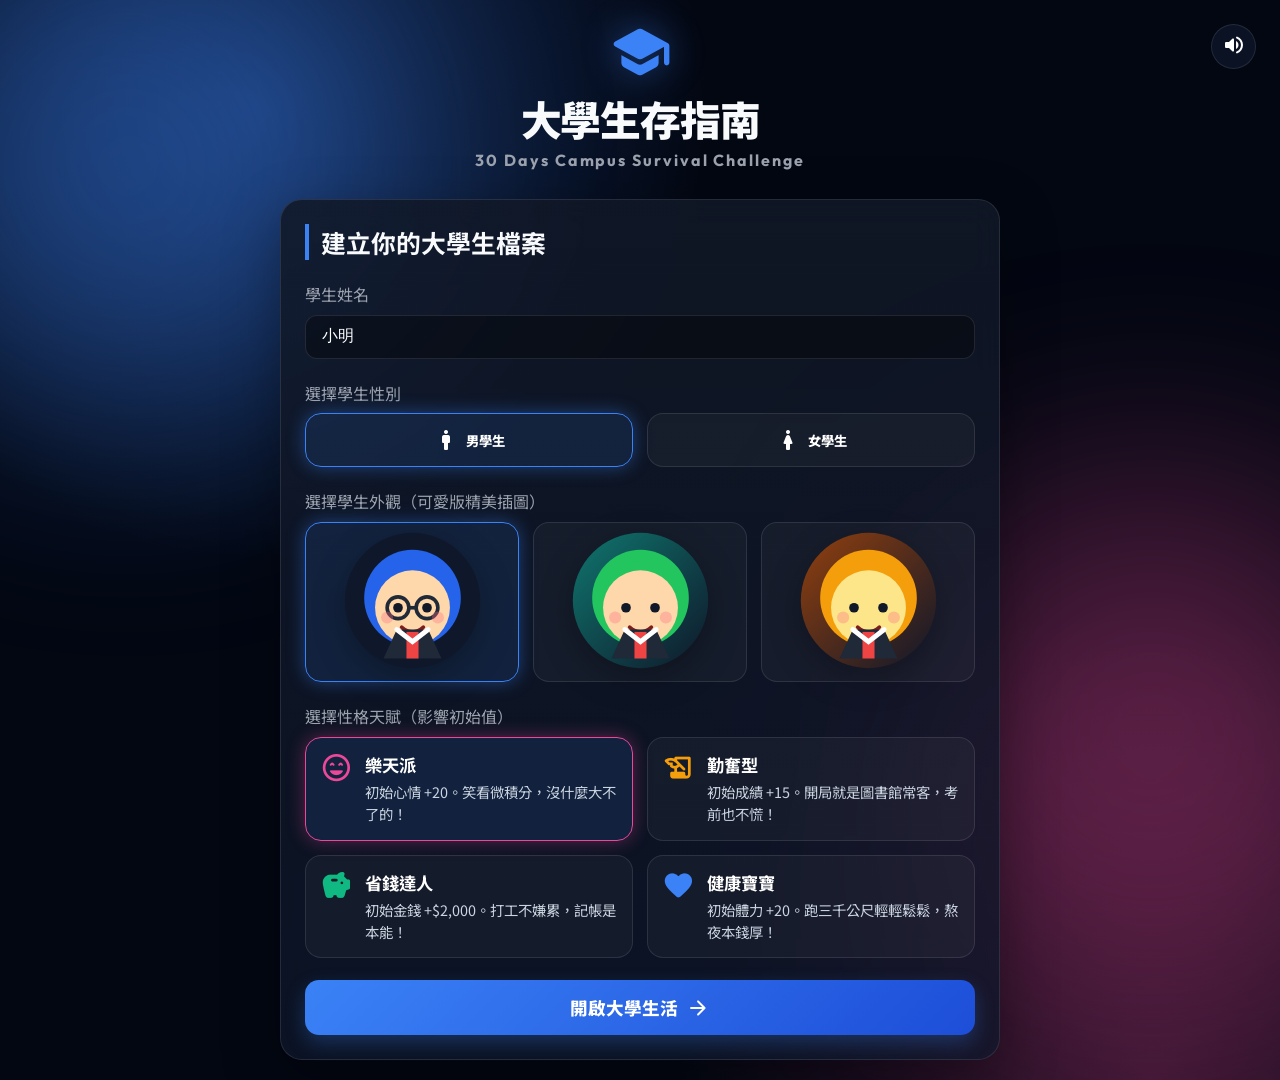
==== commit 399e8b71: "Add files via upload" ====
--- a/index.html
+++ b/index.html
@@ -1,48 +1,99 @@
 <!DOCTYPE html>
 <html lang="zh-TW">
 <head>
-  <meta charset="UTF-8" />
-  <meta name="viewport" content="width=device-width, initial-scale=1.0" />
-  <title>大學生存指南</title>
-  <link rel="preconnect" href="https://fonts.googleapis.com">
-  <link rel="preconnect" href="https://fonts.gstatic.com" crossorigin>
-  <link href="https://fonts.googleapis.com/css2?family=Noto+Sans+TC:wght@400;500;700;900&family=Outfit:wght@400;600;800&display=swap" rel="stylesheet">
-  <link href="https://fonts.googleapis.com/icon?family=Material+Icons+Round" rel="stylesheet">
-  <link rel="stylesheet" href="style.css" />
+<meta charset="UTF-8" />
+<meta name="viewport" content="width=device-width, initial-scale=1.0" />
+<title>大學生存指南 - 30 Days Campus Survival Challenge</title>
+<link rel="preconnect" href="https://fonts.googleapis.com">
+<link rel="preconnect" href="https://fonts.gstatic.com" crossorigin>
+<link href="https://fonts.googleapis.com/css2?family=Noto+Sans+TC:wght@400;500;700;900&family=Outfit:wght@400;600;800&display=swap" rel="stylesheet">
+<link href="https://fonts.googleapis.com/icon?family=Material+Icons+Round" rel="stylesheet">
+<style>
+:root{--bg:#030712;--panel:rgba(15,23,42,.78);--panel2:rgba(17,24,39,.88);--border:rgba(255,255,255,.10);--blue:#3b82f6;--green:#10b981;--orange:#f59e0b;--pink:#ec4899;--yellow:#eab308;--red:#fb7185;--muted:#9ca3af;--white:#f8fafc;--brown:#b45309}*{box-sizing:border-box;margin:0;padding:0}body{font-family:'Noto Sans TC',sans-serif;color:var(--white);background:radial-gradient(circle at 20% 10%,rgba(59,130,246,.35),transparent 32%),radial-gradient(circle at 90% 100%,rgba(236,72,153,.24),transparent 30%),#030712;min-height:100vh;padding:20px;overflow-x:hidden}.bg-glow{position:fixed;width:40vw;height:40vw;border-radius:50%;filter:blur(120px);opacity:.35;pointer-events:none}.circle-1{background:var(--blue);left:-10%;top:-10%}.circle-2{background:var(--pink);right:-10%;bottom:-10%}.app-container{max-width:1280px;margin:0 auto;position:relative;z-index:1}.screen{display:none}.active-screen{display:flex}.glass-panel{background:linear-gradient(180deg,rgba(17,24,39,.86),rgba(15,23,42,.76));border:1px solid var(--border);border-radius:22px;box-shadow:0 18px 55px rgba(0,0,0,.35);padding:24px;backdrop-filter:blur(16px)}h1{font-size:2.55rem;font-weight:900;letter-spacing:-.03em}h2{font-size:1.55rem}h3{font-size:1.22rem}p,label{color:var(--muted);line-height:1.55}.subtitle{font-family:Outfit,sans-serif;letter-spacing:.12em;color:var(--muted);font-weight:700}.logo-area{text-align:center}.logo-icon{font-size:4rem!important;color:var(--blue);filter:drop-shadow(0 0 18px rgba(59,130,246,.45))}.btn{border:0;border-radius:14px;padding:12px 18px;font-weight:800;cursor:pointer;display:inline-flex;align-items:center;justify-content:center;gap:8px;font-family:inherit;transition:.2s}.btn:hover{transform:translateY(-2px);filter:brightness(1.1)}.btn-primary{background:linear-gradient(135deg,var(--blue),#1d4ed8);color:white;box-shadow:0 8px 20px rgba(59,130,246,.28)}.btn-secondary{background:rgba(255,255,255,.07);color:white;border:1px solid var(--border)}.btn-large{font-size:1.1rem;padding:15px 22px}.sound-btn{position:fixed;right:24px;top:24px;width:45px;height:45px;border-radius:50%;z-index:20;background:var(--panel);border:1px solid var(--border);color:white;cursor:pointer}.active-card{border-color:var(--blue)!important;box-shadow:0 0 18px rgba(59,130,246,.42)!important;background:rgba(59,130,246,.12)!important}
+/* start */
+#start-screen{min-height:92vh;align-items:center;justify-content:center;flex-direction:column;gap:26px}.start-card{width:100%;max-width:720px;display:flex;flex-direction:column;gap:22px}.start-card h2{border-left:4px solid var(--blue);padding-left:12px}.input-group{display:flex;flex-direction:column;gap:8px}input{background:rgba(0,0,0,.34);border:1px solid var(--border);color:white;border-radius:12px;padding:12px 16px;font-size:1rem;outline:none}input:focus{border-color:var(--blue);box-shadow:0 0 0 3px rgba(59,130,246,.18)}.gender-grid,.trait-grid{display:grid;grid-template-columns:repeat(2,1fr);gap:14px;margin-top:8px}.avatar-grid{display:grid;grid-template-columns:repeat(3,1fr);gap:14px;margin-top:8px}.gender-btn,.avatar-option,.trait-card{background:rgba(255,255,255,.035);border:1px solid var(--border);color:white;border-radius:16px;padding:14px;cursor:pointer;transition:.2s;font-family:inherit}.gender-btn{display:flex;justify-content:center;align-items:center;gap:8px;font-weight:800}.gender-btn:hover,.avatar-option:hover,.trait-card:hover{transform:translateY(-2px);background:rgba(255,255,255,.075)}.avatar-option{height:160px;display:flex;align-items:center;justify-content:center}.avatar-option svg{width:145px;height:145px;filter:drop-shadow(0 10px 16px rgba(0,0,0,.28))}.trait-card{display:flex;gap:12px;align-items:flex-start}.trait-card .material-icons-round{font-size:2.05rem!important}.trait-card h3{font-size:1.08rem;margin-bottom:4px}.trait-card p{font-size:.9rem;color:#cbd5e1}.trait-card[data-trait=optimist].active-card{border-color:var(--pink)!important;box-shadow:0 0 18px rgba(236,72,153,.35)!important}.trait-card[data-trait=studious].active-card{border-color:var(--orange)!important;box-shadow:0 0 18px rgba(245,158,11,.35)!important}.trait-card[data-trait=frugal].active-card{border-color:var(--green)!important;box-shadow:0 0 18px rgba(16,185,129,.35)!important}
+/* game layout */
+#game-screen{flex-direction:column;gap:20px}.game-header{display:flex;justify-content:space-between;align-items:center}.student-profile{display:flex;align-items:center;gap:16px}.profile-avatar-container{width:110px;height:110px;border:3px solid var(--blue);border-radius:50%;overflow:hidden;background:#0b1220;box-shadow:0 0 25px rgba(59,130,246,.35)}.profile-avatar-container svg{width:100%;height:100%}.student-name{font-size:1.18rem;font-weight:900}.badge{display:inline-block;margin-top:6px;border-radius:999px;padding:3px 10px;font-size:.78rem;font-weight:800}.badge.optimist{border:1px solid var(--pink);color:var(--pink);background:rgba(236,72,153,.12)}.badge.studious{border:1px solid var(--orange);color:var(--orange);background:rgba(245,158,11,.12)}.badge.frugal{border:1px solid var(--green);color:var(--green);background:rgba(16,185,129,.12)}.badge.healthy{border:1px solid var(--blue);color:var(--blue);background:rgba(59,130,246,.12)}.date-container{width:330px}.date-header-row{display:flex;justify-content:space-between;margin-bottom:8px}.semester-stage{color:var(--yellow);font-weight:900}.calendar-widget{display:grid;grid-template-columns:repeat(15,1fr);gap:4px;background:rgba(0,0,0,.25);padding:7px;border-radius:12px;border:1px solid var(--border)}.calendar-day{aspect-ratio:1;border-radius:5px;display:flex;align-items:center;justify-content:center;font-size:9px;background:rgba(255,255,255,.06);color:var(--muted);font-family:Outfit,sans-serif}.calendar-day.current{background:rgba(59,130,246,.25);outline:2px solid var(--blue);color:white}.calendar-day.past{background:rgba(16,185,129,.2);color:var(--green)}.calendar-day.exam{border:1px dashed var(--red);color:var(--red)}.game-grid{display:grid;grid-template-columns:320px 1fr;grid-template-areas:'left action' 'left shop' 'left log';gap:20px}.stats-panel{grid-area:left;display:flex;flex-direction:column;gap:17px}.action-panel{grid-area:action}.shop-panel{grid-area:shop}.log-panel{grid-area:log}.stat-item{margin-bottom:14px}.stat-header{display:flex;justify-content:space-between;align-items:center;font-weight:800}.stat-header span:first-child{display:flex;align-items:center;gap:6px}.stat-bar{height:12px;background:rgba(0,0,0,.36);border-radius:20px;overflow:hidden;margin-top:8px;border:1px solid rgba(255,255,255,.05)}.stat-fill{height:100%;border-radius:20px;transition:.35s}.blue{background:linear-gradient(90deg,#60a5fa,var(--blue))}.green{background:linear-gradient(90deg,#34d399,var(--green))}.orange{background:linear-gradient(90deg,#fbbf24,var(--orange))}.pink{background:linear-gradient(90deg,#f472b6,var(--pink))}.brown{background:linear-gradient(90deg,#d97706,var(--brown))}.section-header{display:flex;justify-content:space-between;align-items:center;margin-bottom:16px;border-bottom:1px solid var(--border);padding-bottom:12px}.section-header span{font-size:.82rem;color:var(--muted)}.action-grid{display:grid;grid-template-columns:repeat(2,1fr);gap:16px}.action-card{background:rgba(255,255,255,.035);border:1px solid var(--border);color:white;border-radius:16px;padding:16px;text-align:left;display:flex;gap:14px;cursor:pointer;transition:.2s;font-family:inherit}.action-card:hover{transform:translateY(-3px);background:rgba(255,255,255,.075)}.action-icon-box{width:46px;height:46px;border-radius:12px;display:flex;align-items:center;justify-content:center;flex:0 0 auto}.action-icon-box .material-icons-round{font-size:1.7rem}.bg-orange{background:rgba(245,158,11,.14);color:var(--orange)}.bg-green{background:rgba(16,185,129,.14);color:var(--green)}.bg-blue{background:rgba(59,130,246,.14);color:var(--blue)}.bg-pink{background:rgba(236,72,153,.14);color:var(--pink)}.bg-yellow{background:rgba(234,179,8,.14);color:var(--yellow)}.action-card h4{margin-bottom:5px}.action-card p{font-size:.86rem}.change{display:inline-flex;align-items:center;gap:2px;font-size:.76rem;margin:7px 8px 0 0;color:#cbd5e1;font-weight:700}.change.pos{color:var(--green)}.change.neg{color:var(--red)}.shop-tabs{display:flex;gap:10px;flex-wrap:wrap}.shop-tab{background:none;border:0;color:var(--muted);font-weight:900;cursor:pointer;padding:6px 8px;border-bottom:2px solid transparent;font-family:inherit}.shop-tab.active{color:var(--blue);border-bottom-color:var(--blue)}.shop-grid{display:grid;grid-template-columns:repeat(2,1fr);gap:14px}.shop-card,.store-card{background:rgba(0,0,0,.22);border:1px solid var(--border);border-radius:16px;padding:15px;display:flex;flex-direction:column;gap:10px}.shop-buy,.store-buy{display:flex;justify-content:space-between;align-items:center;border-top:1px solid var(--border);padding-top:10px}.price{color:var(--green);font-weight:900}.buffs-list{display:flex;flex-direction:column;gap:8px}.no-buffs,.basket-item,.buff-badge{background:rgba(0,0,0,.2);border:1px dashed var(--border);border-radius:12px;padding:10px;color:var(--muted);font-size:.88rem}.basket-item{cursor:pointer;color:white;border-style:solid}.basket-item:hover{background:rgba(255,255,255,.07)}.log-list{max-height:220px;overflow:auto;display:flex;flex-direction:column;gap:8px}.log-item{border-left:3px solid var(--blue);background:rgba(255,255,255,.035);padding:9px 12px;border-radius:9px}.log-time{color:var(--muted);font-size:.8rem;margin-right:8px;font-family:Outfit,sans-serif}.btn-clear{background:none;border:0;color:var(--muted);cursor:pointer}.modal-overlay{position:fixed;inset:0;background:rgba(0,0,0,.76);display:none;align-items:center;justify-content:center;z-index:100;padding:18px}.modal-overlay.active{display:flex}.modal-content{width:min(680px,94vw);display:flex;flex-direction:column;gap:16px;max-height:90vh;overflow:auto}.modal-actions{display:flex;flex-direction:column;gap:10px}.store-banner{display:flex;justify-content:space-between;align-items:center;border-bottom:2px solid var(--orange);padding-bottom:12px}.store-switcher{display:flex;gap:8px;background:rgba(0,0,0,.28);border-radius:999px;padding:4px}.store-switch-btn{border:0;border-radius:999px;padding:7px 14px;font-weight:900;cursor:pointer;color:white;background:transparent}.store-switch-btn.active{background:var(--orange)}.store-mini-stats{display:flex;gap:14px;flex-wrap:wrap;background:rgba(255,255,255,.04);border:1px solid var(--border);padding:10px 12px;border-radius:12px}.store-shelf{display:grid;grid-template-columns:repeat(2,1fr);gap:12px;max-height:350px;overflow:auto;padding-right:5px}.ending-card{margin:15vh auto;max-width:620px;text-align:center;display:flex;flex-direction:column;gap:18px}.ending-grid{width:100%}.ending-stats-grid{display:grid;grid-template-columns:repeat(4,1fr);gap:10px}.ending-stat-item{background:rgba(0,0,0,.2);border:1px solid var(--border);padding:12px;border-radius:12px}.text-blue{color:var(--blue)}.text-green{color:var(--green)}.text-orange{color:var(--orange)}.text-pink{color:var(--pink)}.text-yellow{color:var(--yellow)}@media(max-width:930px){.game-grid{grid-template-columns:1fr;grid-template-areas:'action' 'left' 'shop' 'log'}.game-header{flex-direction:column;align-items:flex-start;gap:16px}.date-container{width:100%}.action-grid,.shop-grid,.store-shelf{grid-template-columns:1fr}}@media(max-width:640px){body{padding:10px}.gender-grid,.trait-grid,.avatar-grid{grid-template-columns:1fr}.avatar-option{height:135px}.section-header{align-items:flex-start;flex-direction:column;gap:8px}h1{font-size:2.05rem}.ending-stats-grid{grid-template-columns:repeat(2,1fr)}}
+</style>
 </head>
 <body>
-  <div class="bg-glow circle-1"></div><div class="bg-glow circle-2"></div>
-  <div class="app-container">
-    <button id="sound-toggle" class="sound-btn"><span class="material-icons-round">volume_up</span></button>
-
-    <section id="start-screen" class="screen active-screen">
-      <div class="logo-area"><span class="logo-icon material-icons-round">school</span><h1>大學生存指南</h1><p class="subtitle">30 Days Campus Survival Challenge</p></div>
-      <div class="glass-panel start-card">
-        <h2>建立你的大學生檔案</h2>
-        <div class="input-group"><label for="player-name">學生姓名</label><input id="player-name" type="text" maxlength="8" value="小明" /></div>
-        <div><label>選擇學生性別</label><div class="gender-grid"><button class="gender-btn active" data-gender="male"><span class="material-icons-round">man</span>男學生</button><button class="gender-btn" data-gender="female"><span class="material-icons-round">woman</span>女學生</button></div></div>
-        <div><label>選擇學生外觀</label><div class="avatar-grid"><button class="avatar-option active" data-avatar="1"><div id="avatar-preview-1"></div></button><button class="avatar-option" data-avatar="2"><div id="avatar-preview-2"></div></button><button class="avatar-option" data-avatar="3"><div id="avatar-preview-3"></div></button></div></div>
-        <div><label>選擇性格天賦</label><div class="trait-grid"><div class="trait-card active" data-trait="optimist"><span class="material-icons-round">sentiment_very_satisfied</span><h3>樂天派</h3><p>初始心情 +20</p></div><div class="trait-card" data-trait="studious"><span class="material-icons-round">history_edu</span><h3>勤奮型</h3><p>初始成績 +15</p></div><div class="trait-card" data-trait="frugal"><span class="material-icons-round">savings</span><h3>省錢達人</h3><p>初始金錢 +$2,000</p></div><div class="trait-card" data-trait="healthy"><span class="material-icons-round">favorite</span><h3>健康寶寶</h3><p>初始體力 +20</p></div></div></div>
-        <button id="start-game-btn" class="btn btn-primary btn-large">開啟大學生活 <span class="material-icons-round">arrow_forward</span></button>
-      </div>
-    </section>
-
-    <section id="game-screen" class="screen">
-      <header class="game-header glass-panel">
-        <div class="student-profile"><div id="display-avatar-container" class="profile-avatar-container"></div><div><div id="display-name" class="student-name">小明</div><div id="display-trait" class="badge optimist">樂天派</div></div></div>
-        <div class="date-container"><div class="date-header-row"><b>第 <span id="current-day">1</span> 天 / 30</b><span id="semester-text" class="semester-stage">期中考倒數 14 天</span></div><div id="calendar-grid" class="calendar-widget"></div></div>
-      </header>
-      <main class="game-grid">
-        <aside class="stats-panel glass-panel"><h3>個人狀態</h3><div id="stats-box"></div><h4>持有增益與衣裝</h4><div id="buffs-container" class="buffs-list"></div><h4>隨身購物籃（點擊食用）</h4><div id="basket-container" class="buffs-list"></div></aside>
-        <section class="action-panel glass-panel"><div class="section-header"><h3>今日行動選擇</h3><span>按下後會改變數值與天數</span></div><div class="action-grid" id="action-grid"></div></section>
-        <section class="shop-panel glass-panel"><div class="section-header"><h3>校園合作社</h3><div class="shop-tabs"><button class="shop-tab active" data-tab="items">被動增益</button><button class="shop-tab" data-tab="food">美味餐點</button><button class="shop-tab" data-tab="clothes">服裝更換</button></div></div><div id="shop-grid" class="shop-grid"></div></section>
-        <section class="log-panel glass-panel"><div class="section-header"><h3>每日生活日誌</h3><button id="clear-logs" class="btn-clear"><span class="material-icons-round">delete_sweep</span></button></div><div id="log-list" class="log-list"></div></section>
-      </main>
-    </section>
-
-    <div id="quiz-modal" class="modal-overlay"><div class="modal-content glass-panel"><h2>今日隨堂測驗</h2><p id="quiz-question"></p><div id="quiz-options" class="modal-actions"></div></div></div>
-    <section id="ending-screen" class="screen"><div class="glass-panel ending-card"><h1>挑戰結束</h1><h2 id="ending-name"></h2><p id="ending-description"></p><button id="restart-game-btn" class="btn btn-primary btn-large">重新挑戰</button></div></section>
+<div class="bg-glow circle-1"></div><div class="bg-glow circle-2"></div>
+<div class="app-container">
+<button id="sound-toggle" class="sound-btn" aria-label="切換音效"><span class="material-icons-round">volume_up</span></button>
+<section id="start-screen" class="screen active-screen">
+  <div class="logo-area"><span class="logo-icon material-icons-round">school</span><h1>大學生存指南</h1><p class="subtitle">30 Days Campus Survival Challenge</p></div>
+  <div class="glass-panel start-card">
+    <h2>建立你的大學生檔案</h2>
+    <div class="input-group"><label for="player-name">學生姓名</label><input id="player-name" type="text" maxlength="8" value="小明" /></div>
+    <div><label>選擇學生性別</label><div class="gender-grid"><button class="gender-btn active-card" data-gender="male"><span class="material-icons-round">man</span>男學生</button><button class="gender-btn" data-gender="female"><span class="material-icons-round">woman</span>女學生</button></div></div>
+    <div><label>選擇學生外觀（可愛版精美插圖）</label><div class="avatar-grid"><button class="avatar-option active-card" data-avatar="1"><div id="avatar-preview-1"></div></button><button class="avatar-option" data-avatar="2"><div id="avatar-preview-2"></div></button><button class="avatar-option" data-avatar="3"><div id="avatar-preview-3"></div></button></div></div>
+    <div><label>選擇性格天賦（影響初始值）</label><div class="trait-grid">
+      <div class="trait-card active-card" data-trait="optimist"><span class="material-icons-round text-pink">sentiment_very_satisfied</span><div><h3>樂天派</h3><p>初始心情 +20。笑看微積分，沒什麼大不了的！</p></div></div>
+      <div class="trait-card" data-trait="studious"><span class="material-icons-round text-orange">history_edu</span><div><h3>勤奮型</h3><p>初始成績 +15。開局就是圖書館常客，考前也不慌！</p></div></div>
+      <div class="trait-card" data-trait="frugal"><span class="material-icons-round text-green">savings</span><div><h3>省錢達人</h3><p>初始金錢 +$2,000。打工不嫌累，記帳是本能！</p></div></div>
+      <div class="trait-card" data-trait="healthy"><span class="material-icons-round text-blue">favorite</span><div><h3>健康寶寶</h3><p>初始體力 +20。跑三千公尺輕輕鬆鬆，熬夜本錢厚！</p></div></div>
+    </div></div>
+    <button id="start-game-btn" class="btn btn-primary btn-large">開啟大學生活 <span class="material-icons-round">arrow_forward</span></button>
   </div>
-  <script src="script.js"></script>
+</section>
+<section id="game-screen" class="screen">
+  <header class="game-header glass-panel">
+    <div class="student-profile"><div id="display-avatar-container" class="profile-avatar-container"></div><div><div id="display-name" class="student-name">小明</div><div id="display-trait" class="badge optimist">樂天派</div></div></div>
+    <div class="date-container"><div class="date-header-row"><b>第 <span id="current-day">1</span> 天 / 30</b><span id="semester-text" class="semester-stage">期中考倒數 14 天</span></div><div id="calendar-grid" class="calendar-widget"></div></div>
+  </header>
+  <main class="game-grid">
+    <aside class="stats-panel glass-panel"><h3>個人狀態</h3><div id="stats-box"></div><h4>持有增益與衣裝</h4><div id="buffs-container" class="buffs-list"></div><h4>隨身購物籃（點擊食用補給）</h4><div id="basket-container" class="buffs-list"></div></aside>
+    <section class="action-panel glass-panel"><div class="section-header"><h3>今日行動選擇</h3><span>選擇一項行動度過今天（每日固定開銷 -$300、飽食度 -20）</span></div><div class="action-grid" id="action-grid"></div></section>
+    <section class="shop-panel glass-panel"><div class="section-header"><h3>校園合作社</h3><div class="shop-tabs"><button class="shop-tab active" data-tab="items">被動增益</button><button class="shop-tab" data-tab="food">美味餐點</button><button class="shop-tab" data-tab="clothes">服裝更換</button></div></div><div id="shop-grid" class="shop-grid"></div></section>
+    <section class="log-panel glass-panel"><div class="section-header"><h3>每日生活日誌</h3><button id="clear-logs" class="btn-clear"><span class="material-icons-round">delete_sweep</span></button></div><div id="log-list" class="log-list"><div class="log-item"><span class="log-time">Day 1</span>大學生活開始了！請好好規劃時間、金錢、體力與心情。</div></div></section>
+  </main>
+</section>
+<section id="ending-screen" class="screen"><div class="ending-grid"><div class="glass-panel ending-card"><span class="logo-icon material-icons-round text-yellow">workspace_premium</span><h1>挑戰結束</h1><h2 id="ending-name">努力生存型大學生</h2><p id="ending-description"></p><div class="ending-stats-grid"><div class="ending-stat-item">體力<br><b id="end-stamina" class="text-blue"></b></div><div class="ending-stat-item">金錢<br><b id="end-money" class="text-green"></b></div><div class="ending-stat-item">成績<br><b id="end-grades" class="text-orange"></b></div><div class="ending-stat-item">心情<br><b id="end-mood" class="text-pink"></b></div></div><button id="restart-game-btn" class="btn btn-primary btn-large">重新挑戰</button></div></div></section>
+</div>
+<div id="quiz-modal" class="modal-overlay"><div class="modal-content glass-panel"><div class="section-header"><h2>今日隨堂測驗</h2><span id="quiz-progress">第 1 / 3 題</span></div><p id="quiz-question" style="font-size:1.12rem;color:white"></p><div id="quiz-options" class="modal-actions"></div></div></div>
+<div id="work-modal" class="modal-overlay"><div class="modal-content glass-panel"><div class="section-header"><h2><span class="material-icons-round text-green">storefront</span> 超商大夜班打工事件</h2></div><p id="work-desc" style="font-size:1.05rem;color:white"></p><div id="work-choices" class="modal-actions"></div></div></div>
+<div id="convenience-modal" class="modal-overlay"><div class="modal-content glass-panel" id="convenience-content"><div class="store-banner" id="store-banner"><div style="display:flex;align-items:center;gap:10px"><span class="material-icons-round text-orange" style="font-size:2.1rem">storefront</span><h2 id="store-title">7-ELEVEN 便利商店</h2></div><div class="store-switcher"><button class="store-switch-btn active" data-store="711">7-11</button><button class="store-switch-btn" data-store="familymart">全家</button></div></div><div class="store-mini-stats"><b class="text-green">金錢 $<span id="store-val-money">0</span></b><b class="text-pink">心情 <span id="store-val-mood">0</span>/100</b><b class="text-yellow">購物籃 <span id="store-val-basket-count">0</span> 件</b></div><div id="store-shelf" class="store-shelf"></div><button id="leave-store-btn" class="btn btn-secondary">離開便利商店（前進下一天）</button></div></div>
+<div id="teashop-modal" class="modal-overlay"><div class="modal-content glass-panel"><div class="store-banner" style="border-bottom-color:var(--pink)"><div style="display:flex;align-items:center;gap:10px"><span class="material-icons-round text-pink" style="font-size:2.1rem">local_cafe</span><h2>台式手搖飲料街</h2></div><b class="badge optimist">台灣在地手搖連鎖</b></div><div class="store-mini-stats"><b class="text-green">金錢 $<span id="teashop-val-money">0</span></b><b class="text-pink">心情 <span id="teashop-val-mood">0</span>/100</b><b class="text-yellow">購物籃 <span id="teashop-val-basket-count">0</span> 件</b></div><div id="teashop-shelf" class="store-shelf"></div><button id="leave-teashop-btn" class="btn btn-secondary">結帳離店（前進下一天）</button></div></div>
+<div id="eating-modal" class="modal-overlay"><div class="modal-content glass-panel" style="max-width:380px;text-align:center"><h2 id="eating-item-title" class="text-pink">正在享用...</h2><div id="eating-avatar-container" style="width:160px;height:160px;margin:0 auto"></div><div id="eating-status-bubble" class="buff-badge"></div></div></div>
+<script>
+(()=>{const DAYS_TOTAL=30,$=s=>document.querySelector(s),$$=s=>document.querySelectorAll(s),rand=(a,b)=>Math.floor(Math.random()*(b-a+1))+a,clamp=n=>Math.max(0,Math.min(100,n));
+const traitName={optimist:'樂天派',studious:'勤奮型',frugal:'省錢達人',healthy:'健康寶寶'};
+const statInfo={stamina:['體力','bolt','blue'],money:['金錢','payments','green'],satiety:['飽食度','restaurant','brown'],grades:['成績','school','orange'],mood:['心情','favorite','pink']};
+let state={day:1,name:'小明',gender:'male',avatar:'1',trait:'optimist',stats:{stamina:100,money:10000,satiety:100,grades:50,mood:70},owned:['cloth_uniform'],equipped:'cloth_uniform',basket:[],storeOpen:false,teaOpen:false};
+const actions=[
+{id:'study',icon:'menu_book',box:'bg-orange',title:'讀書學習',desc:'回答 3 題跨領域學科題目，答對越多成績越高！',changes:{stamina:-10,satiety:-10,mood:-5,money:-100,grades:5},type:'quiz'},
+{id:'work',icon:'storefront',box:'bg-green',title:'打工賺錢',desc:'到便利商店當大夜班，賺取生活費。',changes:{stamina:-20,satiety:-15,mood:-10,money:1500,grades:-3},type:'work'},
+{id:'sleep',icon:'bedtime',box:'bg-blue',title:'睡覺休息',desc:'回宿舍睡到自然醒，徹底恢復體力。',changes:{stamina:30,satiety:-5,mood:5}},
+{id:'play',icon:'sports_esports',box:'bg-pink',title:'休閒娛樂',desc:'跟同學去 KTV 唱歌，讓壓力釋放一下。',changes:{stamina:-10,satiety:-10,money:-600,mood:25,grades:-5}},
+{id:'goshop',icon:'local_mall',box:'bg-yellow',title:'逛便利商店',desc:'前往 7-11 或全家，購買鮮食與零食放入購物籃。',changes:{stamina:-3,mood:5},type:'store'},
+{id:'gotea',icon:'local_cafe',box:'bg-pink',title:'買手搖飲料',desc:'前往台式手搖飲料街，購買各品牌知名茶飲。',changes:{stamina:-3,mood:10},type:'tea'}];
+const shop={items:[{id:'coffee',name:'提神咖啡',price:300,desc:'所有行動體力消耗小幅降低，立即體力 +3',effect:{stamina:3}},{id:'textbook',name:'微積分聖經',price:1200,desc:'讀書更有效率，立即成績 +4',effect:{grades:4}},{id:'chair',name:'人體工學椅',price:2000,desc:'休息更舒服，立即體力 +10',effect:{stamina:10}},{id:'counseling',name:'心理諮商服務',price:800,desc:'單次使用，立即心情 +40',effect:{mood:40}}],food:[{id:'food_riceball',name:'超商三角御飯糰',price:45,desc:'食用後飽食度 +20',effect:{satiety:20}},{id:'food_bento',name:'台鐵排骨便當',price:100,desc:'食用後飽食度 +50、體力 +5',effect:{satiety:50,stamina:5}},{id:'food_pizza',name:'豪華芝心比薩',price:250,desc:'食用後飽食度 +80、心情 +15',effect:{satiety:80,mood:15}},{id:'food_bbq',name:'頂級和牛燒肉餐',price:999,desc:'食用後飽食度 +100、心情 +40、體力 +15',effect:{satiety:100,mood:40,stamina:15}}],clothes:[{id:'cloth_uniform',name:'校園經典制服',price:0,desc:'普通制服，免費裝備，無額外效果',effect:{}},{id:'cloth_hoodie',name:'舒適純棉衛衣',price:800,desc:'購買後體力 +5',effect:{stamina:5}},{id:'cloth_apron',name:'幸運打工圍裙',price:2000,desc:'購買後金錢 +300',effect:{money:300}},{id:'cloth_gown',name:'黃金學術袍',price:3000,desc:'購買後成績 +8',effect:{grades:8}},{id:'cloth_jacket',name:'潮牌防風夾克',price:4500,desc:'購買後心情 +10',effect:{mood:10}}]};
+const stores={711:{title:'7-ELEVEN 便利商店',color:'var(--orange)',items:[{name:'御飯糰',price:45,desc:'飽食度 +20',effect:{satiety:20},emoji:'🍙'},{name:'大亨堡',price:65,desc:'飽食度 +30、心情 +5',effect:{satiety:30,mood:5},emoji:'🌭'},{name:'拿鐵咖啡',price:60,desc:'體力 +10、心情 +5',effect:{stamina:10,mood:5},emoji:'☕'},{name:'排骨便當',price:100,desc:'飽食度 +50、體力 +5',effect:{satiety:50,stamina:5},emoji:'🍱'}]},familymart:{title:'全家 FamilyMart',color:'var(--green)',items:[{name:'Fami飯糰',price:42,desc:'飽食度 +18',effect:{satiety:18},emoji:'🍙'},{name:'霜淇淋',price:49,desc:'心情 +15、飽食度 +8',effect:{mood:15,satiety:8},emoji:'🍦'},{name:'熱壓吐司',price:59,desc:'飽食度 +28、心情 +5',effect:{satiety:28,mood:5},emoji:'🥪'},{name:'雞胸肉餐盒',price:89,desc:'體力 +12、飽食度 +35',effect:{stamina:12,satiety:35},emoji:'🍗'}]}};
+const teaItems=[{name:'珍珠奶茶',brand:'50嵐',price:65,desc:'心情 +18、飽食度 +10',effect:{mood:18,satiety:10},emoji:'🧋'},{name:'四季春青茶',brand:'清心福全',price:35,desc:'心情 +8',effect:{mood:8},emoji:'🍵'},{name:'芋泥鮮奶',brand:'迷客夏',price:85,desc:'心情 +25、飽食度 +12',effect:{mood:25,satiety:12},emoji:'🥛'},{name:'多多綠茶',brand:'得正',price:55,desc:'心情 +15、體力 +5',effect:{mood:15,stamina:5},emoji:'🥤'}];
+function avatarSVG(type='1',gender='male'){const sets=gender==='female'?[['#fb7185','#fecdd3','#f472b6'],['#8b5cf6','#ddd6fe','#a78bfa'],['#fb923c','#fed7aa','#facc15']]:[['#2563eb','#fed7aa','#0f172a'],['#22c55e','#fed7aa','#0f766e'],['#f59e0b','#fde68a','#92400e']];const [hair,face,accent]=sets[+type-1];const glasses=type==='1';const bangs=gender==='female'?'<path d="M24 57Q35 22 61 25t36 32q-17-15-37-6t-36 6" fill="'+hair+'"/>':'<path d="M28 54Q42 23 61 28t32 26q-18-9-33-7t-32 7" fill="'+hair+'"/>';return `<svg viewBox="0 0 120 120" xmlns="http://www.w3.org/2000/svg"><defs><linearGradient id="g${gender}${type}" x1="0" x2="1" y1="0" y2="1"><stop stop-color="${accent}"/><stop offset="1" stop-color="#0f172a"/></linearGradient></defs><circle cx="60" cy="60" r="56" fill="url(#g${gender}${type})"/><circle cx="60" cy="58" r="40" fill="${hair}"/>${bangs}<circle cx="60" cy="66" r="31" fill="${face}"/><circle cx="48" cy="66" r="4" fill="#111827"/><circle cx="72" cy="66" r="4" fill="#111827"/>${glasses?'<circle cx="48" cy="66" r="9" fill="none" stroke="#1f2937" stroke-width="3"/><circle cx="72" cy="66" r="9" fill="none" stroke="#1f2937" stroke-width="3"/><path d="M57 66h6" stroke="#1f2937" stroke-width="3"/>':''}<circle cx="39" cy="74" r="5" fill="#fb7185" opacity=".35"/><circle cx="81" cy="74" r="5" fill="#fb7185" opacity=".35"/><path d="M51 82Q60 90 69 82" fill="none" stroke="#7f1d1d" stroke-width="3" stroke-linecap="round"/><path d="M36 108l11-24h26l11 24" fill="#1f2937"/><path d="M55 86h10v22H55z" fill="#ef4444"/><path d="M47 84l13 10 13-10" fill="none" stroke="white" stroke-width="4" stroke-linecap="round"/></svg>`}
+function resetStatsByTrait(){state.stats={stamina:100,money:10000,satiety:100,grades:50,mood:70};if(state.trait==='optimist')state.stats.mood=clamp(state.stats.mood+20);if(state.trait==='studious')state.stats.grades=clamp(state.stats.grades+15);if(state.trait==='frugal')state.stats.money+=2000;if(state.trait==='healthy')state.stats.stamina=100;}
+function applyEffects(effects){Object.entries(effects).forEach(([k,v])=>{if(k==='money')state.stats.money=Math.max(0,state.stats.money+v);else state.stats[k]=clamp((state.stats[k]||0)+v)});updateUI()}
+function addLog(text){$('#log-list').insertAdjacentHTML('beforeend',`<div class="log-item"><span class="log-time">Day ${state.day}</span>${text}</div>`);$('#log-list').scrollTop=$('#log-list').scrollHeight}
+function daily(){applyEffects({money:-300,satiety:-20})}
+function nextDay(){if(state.day>=DAYS_TOTAL){showEnding();return}state.day++;updateUI()}
+function findItem(id){return Object.values(shop).flat().find(i=>i.id===id)}
+function updateUI(){if(!$('#current-day'))return;$('#current-day').textContent=state.day;const remain=DAYS_TOTAL-state.day;$('#semester-text').textContent=remain<=7?`期末考倒數 ${remain} 天`:(state.day<15?'期中考倒數 14 天':'期末考倒數 14 天');$('#display-name').textContent=state.name;$('#display-trait').textContent=traitName[state.trait];$('#display-trait').className=`badge ${state.trait}`;$('#display-avatar-container').innerHTML=avatarSVG(state.avatar,state.gender);$('#stats-box').innerHTML=Object.entries(statInfo).map(([k,[name,icon,color]])=>{let val=state.stats[k],show=k==='money'?'$'+val.toLocaleString():val+'/100',w=k==='money'?Math.min(val/16000*100,100):val;return `<div class="stat-item"><div class="stat-header"><span><span class="material-icons-round">${icon}</span>${name}</span><b>${show}</b></div><div class="stat-bar"><div class="stat-fill ${color}" style="width:${w}%"></div></div></div>`}).join('');$('#calendar-grid').innerHTML=Array.from({length:30},(_,i)=>`<div class="calendar-day ${i+1<state.day?'past':i+1===state.day?'current':''} ${[15,30].includes(i+1)?'exam':''}">${i+1}</div>`).join('');$('#buffs-container').innerHTML=state.owned.length?state.owned.map(id=>`<div class="buff-badge">🎒 ${findItem(id)?.name||id}${id===state.equipped?'（穿著中）':''}</div>`).join(''):'<div class="no-buffs">無道具增益，快去商店逛逛！</div>';$('#basket-container').innerHTML=state.basket.length?state.basket.map((it,i)=>`<div class="basket-item" data-eat="${i}">${it.emoji||'🍱'} ${it.name}：${it.desc}</div>`).join(''):'<div class="no-buffs">購物籃空空如也，快去買點東西吧！</div>';['store','teashop'].forEach(prefix=>{let m=$(`#${prefix}-val-money`),mo=$(`#${prefix}-val-mood`),c=$(`#${prefix}-val-basket-count`);if(m)m.textContent=state.stats.money.toLocaleString();if(mo)mo.textContent=state.stats.mood;if(c)c.textContent=state.basket.length})}
+function renderActions(){$('#action-grid').innerHTML=actions.map(a=>{let t=Object.entries(a.changes).map(([k,v])=>`<span class="change ${v>=0?'pos':'neg'}">${statInfo[k]?.[0]||k} ${v>0?'+':''}${k==='money'?'$':''}${v}</span>`).join('');return `<button class="action-card" data-action="${a.id}"><div class="action-icon-box ${a.box}"><span class="material-icons-round">${a.icon}</span></div><div><h4>${a.title}</h4><p>${a.desc}</p>${t}</div></button>`}).join('')}
+function renderShop(cat='items'){$('#shop-grid').dataset.category=cat;$('#shop-grid').innerHTML=shop[cat].map(it=>{let owned=state.owned.includes(it.id);return `<div class="shop-card"><h4>${it.name}</h4><p>${it.desc}</p><div class="shop-buy"><span class="price">${it.price?'$'+it.price:'免費'}</span><button class="btn btn-secondary buy-btn" data-id="${it.id}" data-cat="${cat}">${owned&&cat!=='food'?'已擁有':'購買'}</button></div></div>`}).join('')}
+function switchShopTab(tab){$$('.shop-tab').forEach(t=>t.classList.toggle('active',t.dataset.tab===tab));renderShop(tab)}
+function handleAction(a){if(a.type==='quiz')return openQuiz(a);if(a.type==='work')return openWork(a);if(a.type==='store'){daily();applyEffects(a.changes);openStore();addLog('你前往便利商店，可以選購食物放入購物籃。');return}if(a.type==='tea'){daily();applyEffects(a.changes);openTea();addLog('你前往手搖飲料街，可以選購飲料放入購物籃。');return}daily();applyEffects(a.changes);addLog(`完成行動：${a.title}，數值已更新。`);nextDay()}
+function openQuiz(a){let count=1,score=0;function q(){const x=rand(2,12),y=rand(2,12),ans=x+y;$('#quiz-progress').textContent=`第 ${count} / 3 題`;$('#quiz-question').textContent=`${x} + ${y} = ?`;let opts=[ans,ans+rand(1,5),ans-rand(1,5)].sort(()=>Math.random()-.5);$('#quiz-options').innerHTML=opts.map(o=>`<button class="btn btn-secondary quiz-answer" data-ok="${o===ans}">${o}</button>`).join('');$$('.quiz-answer').forEach(b=>b.onclick=()=>{if(b.dataset.ok==='true')score++;count++;count<=3?q():finish()})}function finish(){daily();applyEffects({...a.changes,grades:a.changes.grades+score*5});addLog(`讀書測驗完成，答對 ${score}/3 題，成績額外 +${score*5}。`);$('#quiz-modal').classList.remove('active');nextDay()}$('#quiz-modal').classList.add('active');q()}
+function openWork(a){const events=[['客人半夜來退貨，你會怎麼處理？',[['耐心協助處理', {money:1700,mood:-5,stamina:-18,grades:-2,satiety:-15},'你處理得很好，店長很滿意！'],['直接請他明天再來',{money:1300,mood:-12,stamina:-20,grades:-4,satiety:-15},'客人有點不開心，今天比較辛苦。']]],['飲料櫃突然缺貨，你會怎麼做？',[['立刻補貨整理',{money:1650,mood:-8,stamina:-22,grades:-3,satiety:-15},'你把貨架整理好，工作效率提升。'],['先偷懶滑手機',{money:1100,mood:5,stamina:-10,grades:-5,satiety:-15},'你短暫放鬆，但被店長提醒了。']]]];const ev=events[rand(0,events.length-1)];$('#work-desc').textContent=ev[0];$('#work-choices').innerHTML=ev[1].map((c,i)=>`<button class="btn btn-secondary work-choice" data-i="${i}">${c[0]}</button>`).join('');$('#work-modal').classList.add('active');$$('.work-choice').forEach(b=>b.onclick=()=>{let choice=ev[1][+b.dataset.i];daily();applyEffects(choice[1]);addLog(choice[2]);$('#work-modal').classList.remove('active');nextDay()})}
+function buyItem(item,cat){if(cat!=='food'&&state.owned.includes(item.id))return;if(state.stats.money<item.price)return addLog('金錢不足，無法購買！');state.stats.money-=item.price;if(cat==='food')state.basket.push({...item,emoji:'🍱'});else{state.owned.push(item.id);if(cat==='clothes')state.equipped=item.id;applyEffects(item.effect)}addLog(`購買：${item.name}。`);renderShop(cat);updateUI()}
+function eatItem(i){const item=state.basket.splice(i,1)[0];if(!item)return;applyEffects(item.effect);$('#eating-item-title').textContent=`正在享用：${item.name}`;$('#eating-avatar-container').innerHTML=avatarSVG(state.avatar,state.gender);$('#eating-status-bubble').textContent=item.desc;$('#eating-modal').classList.add('active');setTimeout(()=>$('#eating-modal').classList.remove('active'),900);addLog(`食用：${item.name}，${item.desc}。`)}
+function renderStore(which='711'){const data=stores[which];$('#store-title').textContent=data.title;$('#store-banner').style.borderBottomColor=data.color;$$('.store-switch-btn').forEach(b=>{b.classList.toggle('active',b.dataset.store===which);if(b.classList.contains('active'))b.style.background=data.color;else b.style.background='transparent'});$('#store-shelf').innerHTML=data.items.map((it,i)=>`<div class="store-card"><h4>${it.emoji} ${it.name}</h4><p>${it.desc}</p><div class="store-buy"><span class="price">$${it.price}</span><button class="btn btn-secondary store-buy-btn" data-store="${which}" data-i="${i}">加入購物籃</button></div></div>`).join('');updateUI()}
+function openStore(){state.storeOpen=true;renderStore('711');$('#convenience-modal').classList.add('active')}
+function openTea(){state.teaOpen=true;$('#teashop-shelf').innerHTML=teaItems.map((it,i)=>`<div class="store-card"><h4>${it.emoji} ${it.brand}｜${it.name}</h4><p>${it.desc}</p><div class="store-buy"><span class="price">$${it.price}</span><button class="btn btn-secondary tea-buy-btn" data-i="${i}">加入購物籃</button></div></div>`).join('');updateUI();$('#teashop-modal').classList.add('active')}
+function buyStoreProduct(it){if(state.stats.money<it.price)return addLog('金錢不足，無法購買！');state.stats.money-=it.price;state.basket.push(it);addLog(`加入購物籃：${it.name}。`);updateUI()}
+function showEnding(){$('#game-screen').classList.remove('active-screen');$('#ending-screen').classList.add('active-screen');$('#ending-name').textContent=state.stats.grades>=85?'學霸型大學生':state.stats.money>=13000?'打工理財型大學生':state.stats.mood>=85?'快樂生活型大學生':'努力生存型大學生';$('#ending-description').textContent=`30天結束！你完成了大學生活模擬挑戰。`;$('#end-stamina').textContent=state.stats.stamina;$('#end-money').textContent='$'+state.stats.money.toLocaleString();$('#end-grades').textContent=state.stats.grades;$('#end-mood').textContent=state.stats.mood}
+function init(){for(let i=1;i<=3;i++)$('#avatar-preview-'+i).innerHTML=avatarSVG(String(i),state.gender);$$('.gender-btn').forEach(b=>b.onclick=()=>{$$('.gender-btn').forEach(x=>x.classList.remove('active-card'));b.classList.add('active-card');state.gender=b.dataset.gender;for(let i=1;i<=3;i++)$('#avatar-preview-'+i).innerHTML=avatarSVG(String(i),state.gender)});$$('.avatar-option').forEach(b=>b.onclick=()=>{$$('.avatar-option').forEach(x=>x.classList.remove('active-card'));b.classList.add('active-card');state.avatar=b.dataset.avatar});$$('.trait-card').forEach(c=>c.onclick=()=>{$$('.trait-card').forEach(x=>x.classList.remove('active-card'));c.classList.add('active-card');state.trait=c.dataset.trait});$('#start-game-btn').onclick=()=>{state.name=$('#player-name').value.trim()||'玩家';resetStatsByTrait();$('#start-screen').classList.remove('active-screen');$('#game-screen').classList.add('active-screen');updateUI();addLog('大學生活開始了！')};document.addEventListener('click',e=>{let ab=e.target.closest('[data-action]');if(ab)handleAction(actions.find(a=>a.id===ab.dataset.action));let bb=e.target.closest('.buy-btn');if(bb)buyItem(findItem(bb.dataset.id),bb.dataset.cat);let eat=e.target.closest('[data-eat]');if(eat)eatItem(+eat.dataset.eat);let sb=e.target.closest('.store-buy-btn');if(sb)buyStoreProduct(stores[sb.dataset.store].items[+sb.dataset.i]);let tb=e.target.closest('.tea-buy-btn');if(tb)buyStoreProduct(teaItems[+tb.dataset.i])});$$('.shop-tab').forEach(t=>t.onclick=()=>switchShopTab(t.dataset.tab));$$('.store-switch-btn').forEach(t=>t.onclick=()=>renderStore(t.dataset.store));$('#leave-store-btn').onclick=()=>{$('#convenience-modal').classList.remove('active');state.storeOpen=false;nextDay()};$('#leave-teashop-btn').onclick=()=>{$('#teashop-modal').classList.remove('active');state.teaOpen=false;nextDay()};$('#clear-logs').onclick=()=>$('#log-list').innerHTML='';$('#restart-game-btn').onclick=()=>location.reload();$('#sound-toggle').onclick=()=>{let s=$('#sound-toggle span');s.textContent=s.textContent==='volume_up'?'volume_off':'volume_up'};renderActions();renderShop('items');updateUI()}
+document.readyState==='loading'?document.addEventListener('DOMContentLoaded',init):init();
+})();
+</script>
 </body>
 </html>
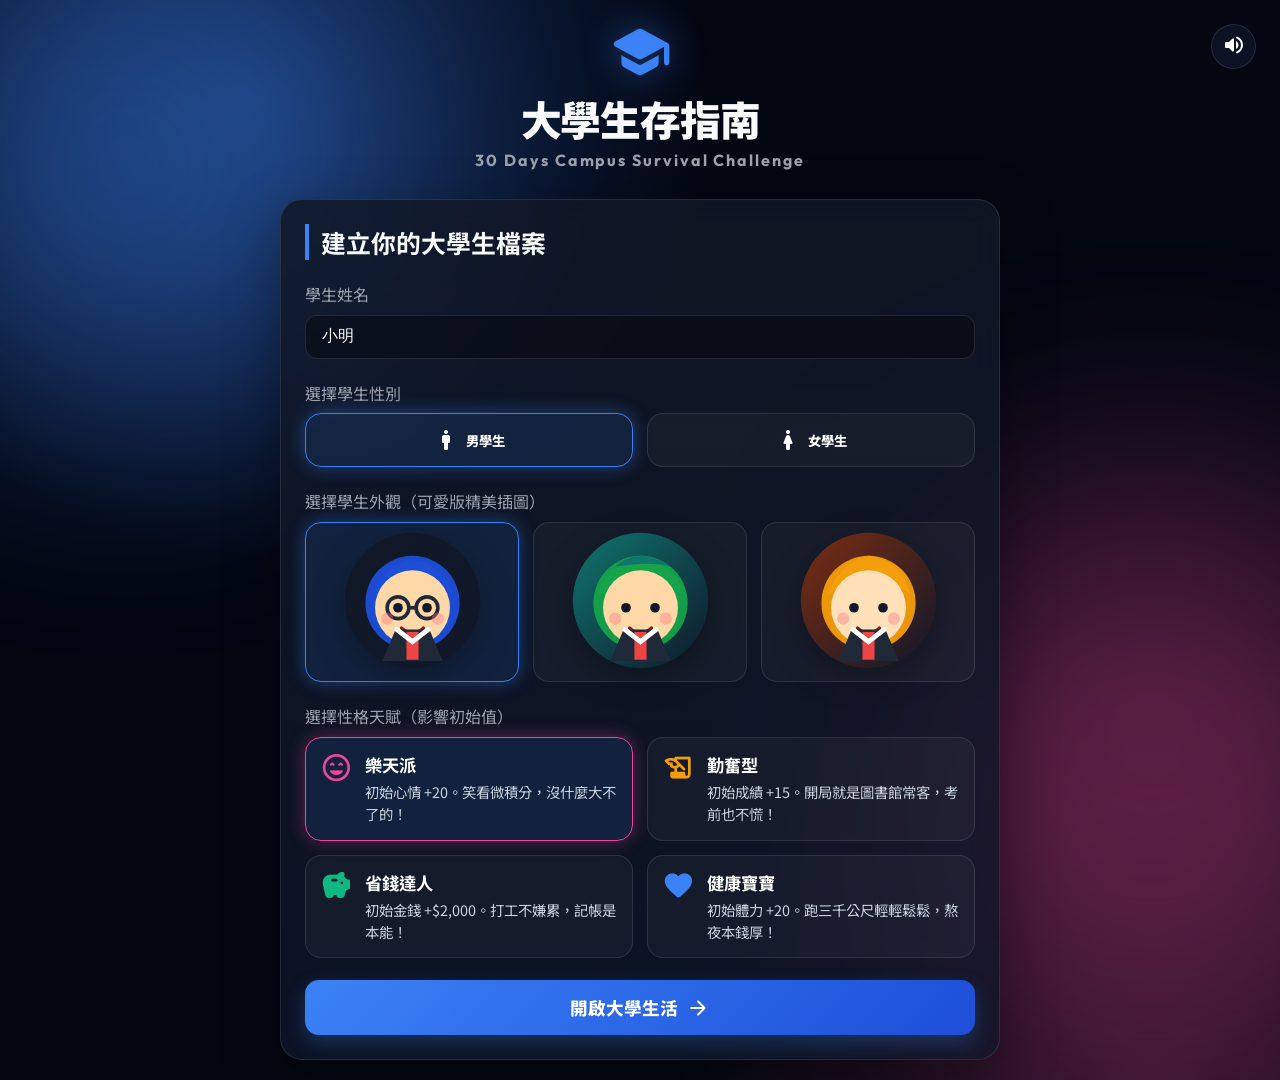
==== commit c29099a4: "Add files via upload" ====
--- a/index.html
+++ b/index.html
@@ -52,6 +52,8 @@
 </div>
 <div id="quiz-modal" class="modal-overlay"><div class="modal-content glass-panel"><div class="section-header"><h2>今日隨堂測驗</h2><span id="quiz-progress">第 1 / 3 題</span></div><p id="quiz-question" style="font-size:1.12rem;color:white"></p><div id="quiz-options" class="modal-actions"></div></div></div>
 <div id="work-modal" class="modal-overlay"><div class="modal-content glass-panel"><div class="section-header"><h2><span class="material-icons-round text-green">storefront</span> 超商大夜班打工事件</h2></div><p id="work-desc" style="font-size:1.05rem;color:white"></p><div id="work-choices" class="modal-actions"></div></div></div>
+
+<div id="ktv-modal" class="modal-overlay"><div class="modal-content glass-panel"><div class="section-header"><h2><span class="material-icons-round text-pink">music_note</span> KTV 歌詞接龍挑戰</h2><span id="ktv-progress">第 1 / 3 題</span></div><p id="ktv-question" style="font-size:1.08rem;color:white;line-height:1.7"></p><div id="ktv-options" class="modal-actions"></div></div></div>
 <div id="convenience-modal" class="modal-overlay"><div class="modal-content glass-panel" id="convenience-content"><div class="store-banner" id="store-banner"><div style="display:flex;align-items:center;gap:10px"><span class="material-icons-round text-orange" style="font-size:2.1rem">storefront</span><h2 id="store-title">7-ELEVEN 便利商店</h2></div><div class="store-switcher"><button class="store-switch-btn active" data-store="711">7-11</button><button class="store-switch-btn" data-store="familymart">全家</button></div></div><div class="store-mini-stats"><b class="text-green">金錢 $<span id="store-val-money">0</span></b><b class="text-pink">心情 <span id="store-val-mood">0</span>/100</b><b class="text-yellow">購物籃 <span id="store-val-basket-count">0</span> 件</b></div><div id="store-shelf" class="store-shelf"></div><button id="leave-store-btn" class="btn btn-secondary">離開便利商店（前進下一天）</button></div></div>
 <div id="teashop-modal" class="modal-overlay"><div class="modal-content glass-panel"><div class="store-banner" style="border-bottom-color:var(--pink)"><div style="display:flex;align-items:center;gap:10px"><span class="material-icons-round text-pink" style="font-size:2.1rem">local_cafe</span><h2>台式手搖飲料街</h2></div><b class="badge optimist">台灣在地手搖連鎖</b></div><div class="store-mini-stats"><b class="text-green">金錢 $<span id="teashop-val-money">0</span></b><b class="text-pink">心情 <span id="teashop-val-mood">0</span>/100</b><b class="text-yellow">購物籃 <span id="teashop-val-basket-count">0</span> 件</b></div><div id="teashop-shelf" class="store-shelf"></div><button id="leave-teashop-btn" class="btn btn-secondary">結帳離店（前進下一天）</button></div></div>
 <div id="eating-modal" class="modal-overlay"><div class="modal-content glass-panel" style="max-width:380px;text-align:center"><h2 id="eating-item-title" class="text-pink">正在享用...</h2><div id="eating-avatar-container" style="width:160px;height:160px;margin:0 auto"></div><div id="eating-status-bubble" class="buff-badge"></div></div></div>
@@ -64,34 +66,90 @@
 {id:'study',icon:'menu_book',box:'bg-orange',title:'讀書學習',desc:'回答 3 題跨領域學科題目，答對越多成績越高！',changes:{stamina:-10,satiety:-10,mood:-5,money:-100,grades:5},type:'quiz'},
 {id:'work',icon:'storefront',box:'bg-green',title:'打工賺錢',desc:'到便利商店當大夜班，賺取生活費。',changes:{stamina:-20,satiety:-15,mood:-10,money:1500,grades:-3},type:'work'},
 {id:'sleep',icon:'bedtime',box:'bg-blue',title:'睡覺休息',desc:'回宿舍睡到自然醒，徹底恢復體力。',changes:{stamina:30,satiety:-5,mood:5}},
-{id:'play',icon:'sports_esports',box:'bg-pink',title:'休閒娛樂',desc:'跟同學去 KTV 唱歌，讓壓力釋放一下。',changes:{stamina:-10,satiety:-10,money:-600,mood:25,grades:-5}},
+{id:'play',icon:'sports_esports',box:'bg-pink',title:'休閒娛樂',desc:'跟同學去 KTV 唱歌，回答歌詞接龍，答對越多心情加越多！',changes:{stamina:-10,satiety:-10,money:-600,mood:10,grades:-5},type:'ktv'},
 {id:'goshop',icon:'local_mall',box:'bg-yellow',title:'逛便利商店',desc:'前往 7-11 或全家，購買鮮食與零食放入購物籃。',changes:{stamina:-3,mood:5},type:'store'},
 {id:'gotea',icon:'local_cafe',box:'bg-pink',title:'買手搖飲料',desc:'前往台式手搖飲料街，購買各品牌知名茶飲。',changes:{stamina:-3,mood:10},type:'tea'}];
 const shop={items:[{id:'coffee',name:'提神咖啡',price:300,desc:'所有行動體力消耗小幅降低，立即體力 +3',effect:{stamina:3}},{id:'textbook',name:'微積分聖經',price:1200,desc:'讀書更有效率，立即成績 +4',effect:{grades:4}},{id:'chair',name:'人體工學椅',price:2000,desc:'休息更舒服，立即體力 +10',effect:{stamina:10}},{id:'counseling',name:'心理諮商服務',price:800,desc:'單次使用，立即心情 +40',effect:{mood:40}}],food:[{id:'food_riceball',name:'超商三角御飯糰',price:45,desc:'食用後飽食度 +20',effect:{satiety:20}},{id:'food_bento',name:'台鐵排骨便當',price:100,desc:'食用後飽食度 +50、體力 +5',effect:{satiety:50,stamina:5}},{id:'food_pizza',name:'豪華芝心比薩',price:250,desc:'食用後飽食度 +80、心情 +15',effect:{satiety:80,mood:15}},{id:'food_bbq',name:'頂級和牛燒肉餐',price:999,desc:'食用後飽食度 +100、心情 +40、體力 +15',effect:{satiety:100,mood:40,stamina:15}}],clothes:[{id:'cloth_uniform',name:'校園經典制服',price:0,desc:'普通制服，免費裝備，無額外效果',effect:{}},{id:'cloth_hoodie',name:'舒適純棉衛衣',price:800,desc:'購買後體力 +5',effect:{stamina:5}},{id:'cloth_apron',name:'幸運打工圍裙',price:2000,desc:'購買後金錢 +300',effect:{money:300}},{id:'cloth_gown',name:'黃金學術袍',price:3000,desc:'購買後成績 +8',effect:{grades:8}},{id:'cloth_jacket',name:'潮牌防風夾克',price:4500,desc:'購買後心情 +10',effect:{mood:10}}]};
-const stores={711:{title:'7-ELEVEN 便利商店',color:'var(--orange)',items:[{name:'御飯糰',price:45,desc:'飽食度 +20',effect:{satiety:20},emoji:'🍙'},{name:'大亨堡',price:65,desc:'飽食度 +30、心情 +5',effect:{satiety:30,mood:5},emoji:'🌭'},{name:'拿鐵咖啡',price:60,desc:'體力 +10、心情 +5',effect:{stamina:10,mood:5},emoji:'☕'},{name:'排骨便當',price:100,desc:'飽食度 +50、體力 +5',effect:{satiety:50,stamina:5},emoji:'🍱'}]},familymart:{title:'全家 FamilyMart',color:'var(--green)',items:[{name:'Fami飯糰',price:42,desc:'飽食度 +18',effect:{satiety:18},emoji:'🍙'},{name:'霜淇淋',price:49,desc:'心情 +15、飽食度 +8',effect:{mood:15,satiety:8},emoji:'🍦'},{name:'熱壓吐司',price:59,desc:'飽食度 +28、心情 +5',effect:{satiety:28,mood:5},emoji:'🥪'},{name:'雞胸肉餐盒',price:89,desc:'體力 +12、飽食度 +35',effect:{stamina:12,satiety:35},emoji:'🍗'}]}};
-const teaItems=[{name:'珍珠奶茶',brand:'50嵐',price:65,desc:'心情 +18、飽食度 +10',effect:{mood:18,satiety:10},emoji:'🧋'},{name:'四季春青茶',brand:'清心福全',price:35,desc:'心情 +8',effect:{mood:8},emoji:'🍵'},{name:'芋泥鮮奶',brand:'迷客夏',price:85,desc:'心情 +25、飽食度 +12',effect:{mood:25,satiety:12},emoji:'🥛'},{name:'多多綠茶',brand:'得正',price:55,desc:'心情 +15、體力 +5',effect:{mood:15,stamina:5},emoji:'🥤'}];
-function avatarSVG(type='1',gender='male'){const sets=gender==='female'?[['#fb7185','#fecdd3','#f472b6'],['#8b5cf6','#ddd6fe','#a78bfa'],['#fb923c','#fed7aa','#facc15']]:[['#2563eb','#fed7aa','#0f172a'],['#22c55e','#fed7aa','#0f766e'],['#f59e0b','#fde68a','#92400e']];const [hair,face,accent]=sets[+type-1];const glasses=type==='1';const bangs=gender==='female'?'<path d="M24 57Q35 22 61 25t36 32q-17-15-37-6t-36 6" fill="'+hair+'"/>':'<path d="M28 54Q42 23 61 28t32 26q-18-9-33-7t-32 7" fill="'+hair+'"/>';return `<svg viewBox="0 0 120 120" xmlns="http://www.w3.org/2000/svg"><defs><linearGradient id="g${gender}${type}" x1="0" x2="1" y1="0" y2="1"><stop stop-color="${accent}"/><stop offset="1" stop-color="#0f172a"/></linearGradient></defs><circle cx="60" cy="60" r="56" fill="url(#g${gender}${type})"/><circle cx="60" cy="58" r="40" fill="${hair}"/>${bangs}<circle cx="60" cy="66" r="31" fill="${face}"/><circle cx="48" cy="66" r="4" fill="#111827"/><circle cx="72" cy="66" r="4" fill="#111827"/>${glasses?'<circle cx="48" cy="66" r="9" fill="none" stroke="#1f2937" stroke-width="3"/><circle cx="72" cy="66" r="9" fill="none" stroke="#1f2937" stroke-width="3"/><path d="M57 66h6" stroke="#1f2937" stroke-width="3"/>':''}<circle cx="39" cy="74" r="5" fill="#fb7185" opacity=".35"/><circle cx="81" cy="74" r="5" fill="#fb7185" opacity=".35"/><path d="M51 82Q60 90 69 82" fill="none" stroke="#7f1d1d" stroke-width="3" stroke-linecap="round"/><path d="M36 108l11-24h26l11 24" fill="#1f2937"/><path d="M55 86h10v22H55z" fill="#ef4444"/><path d="M47 84l13 10 13-10" fill="none" stroke="white" stroke-width="4" stroke-linecap="round"/></svg>`}
+const stores={711:{title:'7-ELEVEN 便利商店',color:'var(--orange)',sound:'711',items:[
+{name:'御飯糰',price:45,desc:'鮭魚或鮪魚口味，快速補充能量。飽食度 +20',effect:{satiety:20},emoji:'🍙'},
+{name:'大亨堡',price:65,desc:'熱狗加麵包，適合趕課前吃。飽食度 +30、心情 +5',effect:{satiety:30,mood:5},emoji:'🌭'},
+{name:'CITY CAFE 拿鐵',price:60,desc:'熬夜讀書必備，讓精神回來。體力 +10、心情 +5',effect:{stamina:10,mood:5},emoji:'☕'},
+{name:'排骨便當',price:100,desc:'份量完整，午餐晚餐都適合。飽食度 +50、體力 +5',effect:{satiety:50,stamina:5},emoji:'🍱'},
+{name:'關東煮組合',price:75,desc:'熱呼呼的湯品，雨天特別療癒。飽食度 +35、心情 +8',effect:{satiety:35,mood:8},emoji:'🍢'},
+{name:'茶葉蛋',price:18,desc:'便宜蛋白質，省錢學生最愛。飽食度 +10、體力 +3',effect:{satiety:10,stamina:3},emoji:'🥚'}]},
+familymart:{title:'全家 FamilyMart',color:'var(--green)',sound:'family',items:[
+{name:'Fami飯糰',price:42,desc:'便宜又方便的早餐選擇。飽食度 +18',effect:{satiety:18},emoji:'🍙'},
+{name:'霜淇淋',price:49,desc:'考完試來一支，心情馬上變好。心情 +15、飽食度 +8',effect:{mood:15,satiety:8},emoji:'🍦'},
+{name:'熱壓吐司',price:59,desc:'外酥內軟，適合課間補給。飽食度 +28、心情 +5',effect:{satiety:28,mood:5},emoji:'🥪'},
+{name:'雞胸肉餐盒',price:89,desc:'健身與控制飲食好夥伴。體力 +12、飽食度 +35',effect:{stamina:12,satiety:35},emoji:'🍗'},
+{name:'地瓜',price:39,desc:'健康又有飽足感。飽食度 +25、體力 +4',effect:{satiety:25,stamina:4},emoji:'🍠'},
+{name:'FamiCollection 優格',price:45,desc:'清爽小點心，讀書前不會太撐。心情 +6、飽食度 +12',effect:{mood:6,satiety:12},emoji:'🥣'}]}};
+const teaItems=[
+{name:'珍珠奶茶',brand:'50嵐',price:65,desc:'經典珍珠奶茶，壓力大時最療癒。心情 +18、飽食度 +10',effect:{mood:18,satiety:10},emoji:'🧋'},
+{name:'四季春青茶',brand:'清心福全',price:35,desc:'清爽解膩，適合下午上課。心情 +8',effect:{mood:8},emoji:'🍵'},
+{name:'芋泥鮮奶',brand:'迷客夏',price:85,desc:'濃厚芋泥加鮮奶，像甜點一樣。心情 +25、飽食度 +12',effect:{mood:25,satiety:12},emoji:'🥛'},
+{name:'多多綠茶',brand:'得正',price:55,desc:'酸甜清爽，提振精神。心情 +15、體力 +5',effect:{mood:15,stamina:5},emoji:'🥤'},
+{name:'春芽冷露',brand:'可不可熟成紅茶',price:40,desc:'清甜順口，排隊也值得。心情 +12',effect:{mood:12},emoji:'🍹'},
+{name:'熟成歐蕾',brand:'可不可熟成紅茶',price:65,desc:'茶香加奶香，適合邊讀書邊喝。心情 +18、飽食度 +8',effect:{mood:18,satiety:8},emoji:'🥛'},
+{name:'芝士奶蓋春烏龍',brand:'得正',price:75,desc:'鹹甜奶蓋搭配烏龍茶，娛樂感很高。心情 +22、飽食度 +8',effect:{mood:22,satiety:8},emoji:'🧀'},
+{name:'輕烏龍鮮奶',brand:'得正',price:70,desc:'茶味溫和，晚上喝也不太膩。心情 +16、體力 +4',effect:{mood:16,stamina:4},emoji:'🧋'}];
+function avatarSVG(type='1',gender='male',outfit='cloth_uniform'){
+ const palettes=gender==='female'?[['#ff4d8d','#ffd6e6','#f472b6'],['#7c3aed','#e9d5ff','#a78bfa'],['#fb923c','#ffe0b8','#facc15']]:[['#1d4ed8','#ffd8a8','#111827'],['#16a34a','#ffd8a8','#0f766e'],['#f59e0b','#ffe0b8','#7c2d12']];
+ const [hair,face,accent]=palettes[+type-1];
+ const outfitColor={cloth_uniform:'#1f2937',cloth_hoodie:'#ec4899',cloth_apron:'#10b981',cloth_gown:'#f59e0b',cloth_jacket:'#3b82f6'}[outfit]||'#1f2937';
+ const hairStyle=gender==='female'?(type==='1'?`<path d="M24 60Q27 26 58 23q34 1 39 37q-10-13-24-15q-19-4-49 15Z" fill="${hair}"/><circle cx="30" cy="65" r="14" fill="${hair}"/><circle cx="92" cy="65" r="14" fill="${hair}"/>`:type==='2'?`<path d="M26 58Q38 20 62 25q27 3 33 34q-15-9-34-9q-18 0-35 8Z" fill="${hair}"/><path d="M35 82q-10 20-23 16q13-12 13-33" fill="${hair}"/><path d="M85 82q10 20 23 16q-13-12-13-33" fill="${hair}"/>`:`<path d="M23 58Q36 19 64 26q30 8 35 34q-18-10-35-12q-20-2-41 10Z" fill="${hair}"/><path d="M42 35q-15-20 10-23q-6 10 3 20" fill="${accent}"/>`)
+ :(type==='1'?`<path d="M27 54Q43 24 63 27q20 2 31 27q-20-8-35-6q-14 2-32 6Z" fill="${hair}"/>`:type==='2'?`<path d="M24 56Q35 26 61 24q24 0 36 32q-18-9-37-8q-18 1-36 8Z" fill="${hair}"/><path d="M39 32q20-18 46 0q-17-5-46 0" fill="${accent}"/>`:`<path d="M26 55Q37 28 60 23q26 3 35 32q-10-8-21-10q-6 14-20 14q5-8 2-14q-14 1-30 10Z" fill="${hair}"/>`);
+ const glasses=type==='1';
+ const accessory=outfit==='cloth_gown'?'<path d="M44 100h32l-16-18z" fill="#facc15"/>':outfit==='cloth_apron'?'<rect x="48" y="87" width="24" height="27" rx="4" fill="#f0fdf4" opacity=".95"/>':outfit==='cloth_hoodie'?'<path d="M41 90q19-16 38 0" fill="none" stroke="#f9a8d4" stroke-width="6"/>':outfit==='cloth_jacket'?'<path d="M37 108l18-24h10l18 24" fill="#60a5fa" opacity=".55"/>':'';
+ return `<svg viewBox="0 0 120 120" xmlns="http://www.w3.org/2000/svg"><defs><linearGradient id="bg${gender}${type}${outfit}" x1="0" x2="1" y1="0" y2="1"><stop stop-color="${accent}"/><stop offset="1" stop-color="#0f172a"/></linearGradient></defs><circle cx="60" cy="60" r="56" fill="url(#bg${gender}${type}${outfit})"/><circle cx="60" cy="62" r="39" fill="${hair}" opacity=".95"/>${hairStyle}<circle cx="60" cy="66" r="31" fill="${face}"/><circle cx="48" cy="66" r="4" fill="#111827"/><circle cx="72" cy="66" r="4" fill="#111827"/>${glasses?'<circle cx="48" cy="66" r="9" fill="none" stroke="#1f2937" stroke-width="3"/><circle cx="72" cy="66" r="9" fill="none" stroke="#1f2937" stroke-width="3"/><path d="M57 66h6" stroke="#1f2937" stroke-width="3"/>':''}<circle cx="39" cy="75" r="5" fill="#fb7185" opacity=".38"/><circle cx="81" cy="75" r="5" fill="#fb7185" opacity=".38"/><path d="M51 83Q60 91 69 83" fill="none" stroke="#7f1d1d" stroke-width="3" stroke-linecap="round"/><path d="M35 110l11-26h28l11 26" fill="${outfitColor}"/><path d="M55 86h10v23H55z" fill="#ef4444"/><path d="M47 84l13 10 13-10" fill="none" stroke="white" stroke-width="4" stroke-linecap="round"/>${accessory}</svg>`}
+let soundOn=true,audioCtx=null;
+function beep(freq=520,dur=.09,type='sine',gain=.045,delay=0){if(!soundOn)return;try{audioCtx=audioCtx||new (window.AudioContext||window.webkitAudioContext)();const o=audioCtx.createOscillator(),g=audioCtx.createGain();o.type=type;o.frequency.value=freq;g.gain.value=gain;o.connect(g);g.connect(audioCtx.destination);const t=audioCtx.currentTime+delay;o.start(t);g.gain.exponentialRampToValueAtTime(.0001,t+dur);o.stop(t+dur+.02)}catch(e){}}
+function playSound(name='click'){if(!soundOn)return;const seq={click:[[520,.06]],success:[[620,.07],[820,.08,.08]],start:[[440,.08],[660,.08,.09],[880,.1,.18]],buy:[[700,.05],[930,.08,.07]],store711:[[659,.08],[784,.08,.09],[988,.12,.18]],family:[[523,.08],[659,.08,.09],[784,.12,.18]],tea:[[740,.06],[880,.06,.07],[1046,.1,.14]],wrong:[[220,.12]],quiz:[[600,.05],[760,.05,.07]],ktv:[[523,.08],[659,.08,.08],[784,.12,.16]]}[name]||[[520,.06]];seq.forEach(n=>beep(n[0],n[1],name==='wrong'?'sawtooth':'sine',.045,n[2]||0))}
 function resetStatsByTrait(){state.stats={stamina:100,money:10000,satiety:100,grades:50,mood:70};if(state.trait==='optimist')state.stats.mood=clamp(state.stats.mood+20);if(state.trait==='studious')state.stats.grades=clamp(state.stats.grades+15);if(state.trait==='frugal')state.stats.money+=2000;if(state.trait==='healthy')state.stats.stamina=100;}
 function applyEffects(effects){Object.entries(effects).forEach(([k,v])=>{if(k==='money')state.stats.money=Math.max(0,state.stats.money+v);else state.stats[k]=clamp((state.stats[k]||0)+v)});updateUI()}
 function addLog(text){$('#log-list').insertAdjacentHTML('beforeend',`<div class="log-item"><span class="log-time">Day ${state.day}</span>${text}</div>`);$('#log-list').scrollTop=$('#log-list').scrollHeight}
 function daily(){applyEffects({money:-300,satiety:-20})}
 function nextDay(){if(state.day>=DAYS_TOTAL){showEnding();return}state.day++;updateUI()}
 function findItem(id){return Object.values(shop).flat().find(i=>i.id===id)}
-function updateUI(){if(!$('#current-day'))return;$('#current-day').textContent=state.day;const remain=DAYS_TOTAL-state.day;$('#semester-text').textContent=remain<=7?`期末考倒數 ${remain} 天`:(state.day<15?'期中考倒數 14 天':'期末考倒數 14 天');$('#display-name').textContent=state.name;$('#display-trait').textContent=traitName[state.trait];$('#display-trait').className=`badge ${state.trait}`;$('#display-avatar-container').innerHTML=avatarSVG(state.avatar,state.gender);$('#stats-box').innerHTML=Object.entries(statInfo).map(([k,[name,icon,color]])=>{let val=state.stats[k],show=k==='money'?'$'+val.toLocaleString():val+'/100',w=k==='money'?Math.min(val/16000*100,100):val;return `<div class="stat-item"><div class="stat-header"><span><span class="material-icons-round">${icon}</span>${name}</span><b>${show}</b></div><div class="stat-bar"><div class="stat-fill ${color}" style="width:${w}%"></div></div></div>`}).join('');$('#calendar-grid').innerHTML=Array.from({length:30},(_,i)=>`<div class="calendar-day ${i+1<state.day?'past':i+1===state.day?'current':''} ${[15,30].includes(i+1)?'exam':''}">${i+1}</div>`).join('');$('#buffs-container').innerHTML=state.owned.length?state.owned.map(id=>`<div class="buff-badge">🎒 ${findItem(id)?.name||id}${id===state.equipped?'（穿著中）':''}</div>`).join(''):'<div class="no-buffs">無道具增益，快去商店逛逛！</div>';$('#basket-container').innerHTML=state.basket.length?state.basket.map((it,i)=>`<div class="basket-item" data-eat="${i}">${it.emoji||'🍱'} ${it.name}：${it.desc}</div>`).join(''):'<div class="no-buffs">購物籃空空如也，快去買點東西吧！</div>';['store','teashop'].forEach(prefix=>{let m=$(`#${prefix}-val-money`),mo=$(`#${prefix}-val-mood`),c=$(`#${prefix}-val-basket-count`);if(m)m.textContent=state.stats.money.toLocaleString();if(mo)mo.textContent=state.stats.mood;if(c)c.textContent=state.basket.length})}
+function updateUI(){if(!$('#current-day'))return;$('#current-day').textContent=state.day;const remain=DAYS_TOTAL-state.day;$('#semester-text').textContent=remain<=7?`期末考倒數 ${remain} 天`:(state.day<15?'期中考倒數 14 天':'期末考倒數 14 天');$('#display-name').textContent=state.name;$('#display-trait').textContent=traitName[state.trait];$('#display-trait').className=`badge ${state.trait}`;$('#display-avatar-container').innerHTML=avatarSVG(state.avatar,state.gender,state.equipped);$('#stats-box').innerHTML=Object.entries(statInfo).map(([k,[name,icon,color]])=>{let val=state.stats[k],show=k==='money'?'$'+val.toLocaleString():val+'/100',w=k==='money'?Math.min(val/16000*100,100):val;return `<div class="stat-item"><div class="stat-header"><span><span class="material-icons-round">${icon}</span>${name}</span><b>${show}</b></div><div class="stat-bar"><div class="stat-fill ${color}" style="width:${w}%"></div></div></div>`}).join('');$('#calendar-grid').innerHTML=Array.from({length:30},(_,i)=>`<div class="calendar-day ${i+1<state.day?'past':i+1===state.day?'current':''} ${[15,30].includes(i+1)?'exam':''}">${i+1}</div>`).join('');$('#buffs-container').innerHTML=state.owned.length?state.owned.map(id=>`<div class="buff-badge">🎒 ${findItem(id)?.name||id}${id===state.equipped?'（穿著中）':''}</div>`).join(''):'<div class="no-buffs">無道具增益，快去商店逛逛！</div>';$('#basket-container').innerHTML=state.basket.length?state.basket.map((it,i)=>`<div class="basket-item" data-eat="${i}">${it.emoji||'🍱'} ${it.name}：${it.desc}</div>`).join(''):'<div class="no-buffs">購物籃空空如也，快去買點東西吧！</div>';['store','teashop'].forEach(prefix=>{let m=$(`#${prefix}-val-money`),mo=$(`#${prefix}-val-mood`),c=$(`#${prefix}-val-basket-count`);if(m)m.textContent=state.stats.money.toLocaleString();if(mo)mo.textContent=state.stats.mood;if(c)c.textContent=state.basket.length})}
 function renderActions(){$('#action-grid').innerHTML=actions.map(a=>{let t=Object.entries(a.changes).map(([k,v])=>`<span class="change ${v>=0?'pos':'neg'}">${statInfo[k]?.[0]||k} ${v>0?'+':''}${k==='money'?'$':''}${v}</span>`).join('');return `<button class="action-card" data-action="${a.id}"><div class="action-icon-box ${a.box}"><span class="material-icons-round">${a.icon}</span></div><div><h4>${a.title}</h4><p>${a.desc}</p>${t}</div></button>`}).join('')}
-function renderShop(cat='items'){$('#shop-grid').dataset.category=cat;$('#shop-grid').innerHTML=shop[cat].map(it=>{let owned=state.owned.includes(it.id);return `<div class="shop-card"><h4>${it.name}</h4><p>${it.desc}</p><div class="shop-buy"><span class="price">${it.price?'$'+it.price:'免費'}</span><button class="btn btn-secondary buy-btn" data-id="${it.id}" data-cat="${cat}">${owned&&cat!=='food'?'已擁有':'購買'}</button></div></div>`}).join('')}
+function renderShop(cat='items'){$('#shop-grid').dataset.category=cat;$('#shop-grid').innerHTML=shop[cat].map(it=>{let owned=state.owned.includes(it.id);return `<div class="shop-card"><h4>${it.name}</h4><p>${it.desc}</p><div class="shop-buy"><span class="price">${it.price?'$'+it.price:'免費'}</span><button class="btn btn-secondary buy-btn" data-id="${it.id}" data-cat="${cat}">${cat==='clothes'&&owned?(state.equipped===it.id?'穿著中':'更換'):owned&&cat!=='food'?'已擁有':'購買'}</button></div></div>`}).join('')}
 function switchShopTab(tab){$$('.shop-tab').forEach(t=>t.classList.toggle('active',t.dataset.tab===tab));renderShop(tab)}
-function handleAction(a){if(a.type==='quiz')return openQuiz(a);if(a.type==='work')return openWork(a);if(a.type==='store'){daily();applyEffects(a.changes);openStore();addLog('你前往便利商店，可以選購食物放入購物籃。');return}if(a.type==='tea'){daily();applyEffects(a.changes);openTea();addLog('你前往手搖飲料街，可以選購飲料放入購物籃。');return}daily();applyEffects(a.changes);addLog(`完成行動：${a.title}，數值已更新。`);nextDay()}
-function openQuiz(a){let count=1,score=0;function q(){const x=rand(2,12),y=rand(2,12),ans=x+y;$('#quiz-progress').textContent=`第 ${count} / 3 題`;$('#quiz-question').textContent=`${x} + ${y} = ?`;let opts=[ans,ans+rand(1,5),ans-rand(1,5)].sort(()=>Math.random()-.5);$('#quiz-options').innerHTML=opts.map(o=>`<button class="btn btn-secondary quiz-answer" data-ok="${o===ans}">${o}</button>`).join('');$$('.quiz-answer').forEach(b=>b.onclick=()=>{if(b.dataset.ok==='true')score++;count++;count<=3?q():finish()})}function finish(){daily();applyEffects({...a.changes,grades:a.changes.grades+score*5});addLog(`讀書測驗完成，答對 ${score}/3 題，成績額外 +${score*5}。`);$('#quiz-modal').classList.remove('active');nextDay()}$('#quiz-modal').classList.add('active');q()}
-function openWork(a){const events=[['客人半夜來退貨，你會怎麼處理？',[['耐心協助處理', {money:1700,mood:-5,stamina:-18,grades:-2,satiety:-15},'你處理得很好，店長很滿意！'],['直接請他明天再來',{money:1300,mood:-12,stamina:-20,grades:-4,satiety:-15},'客人有點不開心，今天比較辛苦。']]],['飲料櫃突然缺貨，你會怎麼做？',[['立刻補貨整理',{money:1650,mood:-8,stamina:-22,grades:-3,satiety:-15},'你把貨架整理好，工作效率提升。'],['先偷懶滑手機',{money:1100,mood:5,stamina:-10,grades:-5,satiety:-15},'你短暫放鬆，但被店長提醒了。']]]];const ev=events[rand(0,events.length-1)];$('#work-desc').textContent=ev[0];$('#work-choices').innerHTML=ev[1].map((c,i)=>`<button class="btn btn-secondary work-choice" data-i="${i}">${c[0]}</button>`).join('');$('#work-modal').classList.add('active');$$('.work-choice').forEach(b=>b.onclick=()=>{let choice=ev[1][+b.dataset.i];daily();applyEffects(choice[1]);addLog(choice[2]);$('#work-modal').classList.remove('active');nextDay()})}
-function buyItem(item,cat){if(cat!=='food'&&state.owned.includes(item.id))return;if(state.stats.money<item.price)return addLog('金錢不足，無法購買！');state.stats.money-=item.price;if(cat==='food')state.basket.push({...item,emoji:'🍱'});else{state.owned.push(item.id);if(cat==='clothes')state.equipped=item.id;applyEffects(item.effect)}addLog(`購買：${item.name}。`);renderShop(cat);updateUI()}
-function eatItem(i){const item=state.basket.splice(i,1)[0];if(!item)return;applyEffects(item.effect);$('#eating-item-title').textContent=`正在享用：${item.name}`;$('#eating-avatar-container').innerHTML=avatarSVG(state.avatar,state.gender);$('#eating-status-bubble').textContent=item.desc;$('#eating-modal').classList.add('active');setTimeout(()=>$('#eating-modal').classList.remove('active'),900);addLog(`食用：${item.name}，${item.desc}。`)}
-function renderStore(which='711'){const data=stores[which];$('#store-title').textContent=data.title;$('#store-banner').style.borderBottomColor=data.color;$$('.store-switch-btn').forEach(b=>{b.classList.toggle('active',b.dataset.store===which);if(b.classList.contains('active'))b.style.background=data.color;else b.style.background='transparent'});$('#store-shelf').innerHTML=data.items.map((it,i)=>`<div class="store-card"><h4>${it.emoji} ${it.name}</h4><p>${it.desc}</p><div class="store-buy"><span class="price">$${it.price}</span><button class="btn btn-secondary store-buy-btn" data-store="${which}" data-i="${i}">加入購物籃</button></div></div>`).join('');updateUI()}
+function handleAction(a){playSound('click');if(a.type==='quiz')return openQuiz(a);if(a.type==='work')return openWork(a);if(a.type==='ktv')return openKTV(a);if(a.type==='store'){daily();applyEffects(a.changes);openStore();addLog('你前往便利商店，可以選購食物放入購物籃。');return}if(a.type==='tea'){daily();applyEffects(a.changes);openTea();addLog('你前往手搖飲料街，可以選購飲料放入購物籃。');return}daily();applyEffects(a.changes);addLog(`完成行動：${a.title}，數值已更新。`);playSound('success');nextDay()}
+function openQuiz(a){playSound('quiz');let count=1,score=0;const bank=[
+ {sub:'數學',q:'工程經濟中，P/A 通常代表什麼？',opts:['把一連串等額年金換算成現值','把現值換算成未來值','只計算單利'],ans:0},
+ {sub:'英文',q:'「I have finished my homework.」是什麼時態？',opts:['現在完成式','過去完成式','未來式'],ans:0},
+ {sub:'統計',q:'樣本平均數通常用哪個符號表示？',opts:['x̄','σ','p'],ans:0},
+ {sub:'生活管理',q:'期中考快到了，哪個選擇最能穩定提升成績？',opts:['每天分段複習','考前一天熬夜','完全靠運氣'],ans:0},
+ {sub:'工程經濟',q:'如果要把未來的一筆錢折算回現在，常用哪個因子？',opts:['P/F','F/P','F/A'],ans:0},
+ {sub:'常識',q:'每天固定支出太高，最直接影響哪個狀態？',opts:['金錢','成績','髮型'],ans:0},
+ {sub:'管理',q:'時間管理的核心是什麼？',opts:['在有限時間內安排優先順序','每天只做想做的事','所有事情拖到最後'],ans:0}
+].sort(()=>Math.random()-.5).slice(0,3);
+function q(){const item=bank[count-1];$('#quiz-progress').textContent=`第 ${count} / 3 題｜${item.sub}`;$('#quiz-question').textContent=item.q;$('#quiz-options').innerHTML=item.opts.map((o,i)=>`<button class="btn btn-secondary quiz-answer" data-ok="${i===item.ans}">${o}</button>`).join('');$$('.quiz-answer').forEach(b=>b.onclick=()=>{if(b.dataset.ok==='true'){score++;playSound('success')}else playSound('wrong');count++;count<=3?q():finish()})}
+function finish(){daily();applyEffects({...a.changes,grades:a.changes.grades+score*5});addLog(`讀書測驗完成，答對 ${score}/3 題，成績額外 +${score*5}。`);$('#quiz-modal').classList.remove('active');nextDay()}$('#quiz-modal').classList.add('active');q()}
+function openWork(a){playSound('store711');const events=[
+ ['客人半夜來退貨，但是沒有發票，你會怎麼處理？',[['耐心說明規定並協助查詢會員紀錄',{money:1750,mood:-5,stamina:-18,grades:-2,satiety:-15},'你處理得很有耐心，店長覺得你很可靠！'],['直接說不能退，請他離開',{money:1250,mood:-12,stamina:-18,grades:-4,satiety:-15},'客人不太開心，今天氣氛有點尷尬。']]],
+ ['飲料櫃突然缺貨，外面又排隊結帳，你會先做什麼？',[['先支援結帳，再趁空檔補貨',{money:1650,mood:-8,stamina:-22,grades:-3,satiety:-15},'你抓到優先順序，店務順利很多。'],['先慢慢補貨，不管排隊客人',{money:1200,mood:-10,stamina:-15,grades:-5,satiety:-15},'排隊客人變多，店長提醒你要先看現場狀況。']]],
+ ['凌晨有同學來買宵夜，請你偷偷打折，你會怎麼做？',[['照規定收銀，但推薦優惠組合',{money:1600,mood:-3,stamina:-18,grades:-2,satiety:-15},'你守規矩又有彈性，同學也能接受。'],['直接私下打折',{money:900,mood:5,stamina:-12,grades:-8,satiety:-15},'你心情不錯，但被發現可能會出事。']]],
+ ['收銀機卡住，後面客人開始不耐煩，你會怎麼辦？',[['先道歉，立刻請正職協助',{money:1700,mood:-6,stamina:-20,grades:-2,satiety:-15},'你冷靜處理突發狀況，客訴風險降低。'],['慌張亂按機器',{money:1100,mood:-15,stamina:-20,grades:-5,satiety:-15},'你越按越亂，今天學到要冷靜。']]]
+];const ev=events[rand(0,events.length-1)];$('#work-desc').textContent=ev[0];$('#work-choices').innerHTML=ev[1].map((c,i)=>`<button class="btn btn-secondary work-choice" data-i="${i}">${c[0]}</button>`).join('');$('#work-modal').classList.add('active');$$('.work-choice').forEach(b=>b.onclick=()=>{let choice=ev[1][+b.dataset.i];daily();applyEffects(choice[1]);addLog(choice[2]);playSound('success');$('#work-modal').classList.remove('active');nextDay()})}
+function openKTV(a){playSound('ktv');let count=1,score=0;const songs=[
+ {song:'周杰倫〈晴天〉',q:'「故事的小黃花，從出生那年就飄著……」下一句比較接近？',opts:['童年的盪鞦韆，隨記憶一直晃到現在','雨下整夜，我的愛溢出就像雨水','我一路向北，離開有你的季節'],ans:0},
+ {song:'五月天〈倔強〉',q:'「我和我最後的倔強……」下一句比較接近？',opts:['握緊雙手絕對不放','我不怕千萬人阻擋','突然好想你，你會在哪裡'],ans:0},
+ {song:'告五人〈披星戴月的想你〉',q:'「突如其來的美夢……」下一句比較接近？',opts:['是你離去時捲起的泡沫','像流星劃過我的心口','讓我披星戴月的想你'],ans:2},
+ {song:'八三夭〈想見你想見你想見你〉',q:'「想見你只想見你……」下一句比較接近？',opts:['未來過去我只想見你','穿越了千個萬個時間線裡','在有你的選擇題裡'],ans:0},
+ {song:'田馥甄〈小幸運〉',q:'「原來你是我最想留住的幸運……」下一句比較接近？',opts:['原來我們和愛情曾經靠得那麼近','雨滴落下來的聲音','青春是段跌跌撞撞的旅行'],ans:0}
+].sort(()=>Math.random()-.5).slice(0,3);
+function q(){const item=songs[count-1];$('#ktv-progress').textContent=`第 ${count} / 3 題`;$('#ktv-question').innerHTML=`歌曲：<b class="text-pink">${item.song}</b><br>${item.q}`;$('#ktv-options').innerHTML=item.opts.map((o,i)=>`<button class="btn btn-secondary ktv-answer" data-ok="${i===item.ans}">${o}</button>`).join('');$$('.ktv-answer').forEach(b=>b.onclick=()=>{if(b.dataset.ok==='true'){score++;playSound('success')}else playSound('wrong');count++;count<=3?q():finish()})}
+function finish(){daily();applyEffects({...a.changes,mood:a.changes.mood+score*10});addLog(`KTV 歌詞接龍完成，答對 ${score}/3 題，心情額外 +${score*10}。`);$('#ktv-modal').classList.remove('active');nextDay()}$('#ktv-modal').classList.add('active');q()}
+function buyItem(item,cat){if(!item)return;if(cat==='clothes'&&state.owned.includes(item.id)){state.equipped=item.id;addLog(`已更換服裝：${item.name}。`);playSound('success');renderShop(cat);updateUI();return}if(cat!=='food'&&state.owned.includes(item.id))return;if(state.stats.money<item.price){playSound('wrong');return addLog('金錢不足，無法購買！')}state.stats.money-=item.price;if(cat==='food')state.basket.push({...item,emoji:'🍱'});else{state.owned.push(item.id);if(cat==='clothes')state.equipped=item.id;applyEffects(item.effect)}playSound('buy');addLog(cat==='clothes'?`購買並穿上：${item.name}，角色外觀已變更。`:`購買：${item.name}。`);renderShop(cat);updateUI()}
+function eatItem(i){const item=state.basket.splice(i,1)[0];if(!item)return;applyEffects(item.effect);$('#eating-item-title').textContent=`正在享用：${item.name}`;$('#eating-avatar-container').innerHTML=avatarSVG(state.avatar,state.gender,state.equipped);$('#eating-status-bubble').textContent=item.desc;$('#eating-modal').classList.add('active');setTimeout(()=>$('#eating-modal').classList.remove('active'),900);addLog(`食用：${item.name}，${item.desc}。`)}
+function renderStore(which='711'){const data=stores[which];playSound(which==='711'?'store711':'family');$('#store-title').textContent=data.title;$('#store-banner').style.borderBottomColor=data.color;$$('.store-switch-btn').forEach(b=>{b.classList.toggle('active',b.dataset.store===which);if(b.classList.contains('active'))b.style.background=data.color;else b.style.background='transparent'});$('#store-shelf').innerHTML=data.items.map((it,i)=>`<div class="store-card"><h4>${it.emoji} ${it.name}</h4><p>${it.desc}</p><div class="store-buy"><span class="price">$${it.price}</span><button class="btn btn-secondary store-buy-btn" data-store="${which}" data-i="${i}">加入購物籃</button></div></div>`).join('');updateUI()}
 function openStore(){state.storeOpen=true;renderStore('711');$('#convenience-modal').classList.add('active')}
-function openTea(){state.teaOpen=true;$('#teashop-shelf').innerHTML=teaItems.map((it,i)=>`<div class="store-card"><h4>${it.emoji} ${it.brand}｜${it.name}</h4><p>${it.desc}</p><div class="store-buy"><span class="price">$${it.price}</span><button class="btn btn-secondary tea-buy-btn" data-i="${i}">加入購物籃</button></div></div>`).join('');updateUI();$('#teashop-modal').classList.add('active')}
-function buyStoreProduct(it){if(state.stats.money<it.price)return addLog('金錢不足，無法購買！');state.stats.money-=it.price;state.basket.push(it);addLog(`加入購物籃：${it.name}。`);updateUI()}
+function openTea(){state.teaOpen=true;playSound('tea');$('#teashop-shelf').innerHTML=teaItems.map((it,i)=>`<div class="store-card"><h4>${it.emoji} ${it.brand}｜${it.name}</h4><p>${it.desc}</p><div class="store-buy"><span class="price">$${it.price}</span><button class="btn btn-secondary tea-buy-btn" data-i="${i}">加入購物籃</button></div></div>`).join('');updateUI();$('#teashop-modal').classList.add('active')}
+function buyStoreProduct(it){if(state.stats.money<it.price){playSound('wrong');return addLog('金錢不足，無法購買！')}state.stats.money-=it.price;state.basket.push(it);playSound('buy');addLog(`加入購物籃：${it.name}。`);updateUI()}
 function showEnding(){$('#game-screen').classList.remove('active-screen');$('#ending-screen').classList.add('active-screen');$('#ending-name').textContent=state.stats.grades>=85?'學霸型大學生':state.stats.money>=13000?'打工理財型大學生':state.stats.mood>=85?'快樂生活型大學生':'努力生存型大學生';$('#ending-description').textContent=`30天結束！你完成了大學生活模擬挑戰。`;$('#end-stamina').textContent=state.stats.stamina;$('#end-money').textContent='$'+state.stats.money.toLocaleString();$('#end-grades').textContent=state.stats.grades;$('#end-mood').textContent=state.stats.mood}
-function init(){for(let i=1;i<=3;i++)$('#avatar-preview-'+i).innerHTML=avatarSVG(String(i),state.gender);$$('.gender-btn').forEach(b=>b.onclick=()=>{$$('.gender-btn').forEach(x=>x.classList.remove('active-card'));b.classList.add('active-card');state.gender=b.dataset.gender;for(let i=1;i<=3;i++)$('#avatar-preview-'+i).innerHTML=avatarSVG(String(i),state.gender)});$$('.avatar-option').forEach(b=>b.onclick=()=>{$$('.avatar-option').forEach(x=>x.classList.remove('active-card'));b.classList.add('active-card');state.avatar=b.dataset.avatar});$$('.trait-card').forEach(c=>c.onclick=()=>{$$('.trait-card').forEach(x=>x.classList.remove('active-card'));c.classList.add('active-card');state.trait=c.dataset.trait});$('#start-game-btn').onclick=()=>{state.name=$('#player-name').value.trim()||'玩家';resetStatsByTrait();$('#start-screen').classList.remove('active-screen');$('#game-screen').classList.add('active-screen');updateUI();addLog('大學生活開始了！')};document.addEventListener('click',e=>{let ab=e.target.closest('[data-action]');if(ab)handleAction(actions.find(a=>a.id===ab.dataset.action));let bb=e.target.closest('.buy-btn');if(bb)buyItem(findItem(bb.dataset.id),bb.dataset.cat);let eat=e.target.closest('[data-eat]');if(eat)eatItem(+eat.dataset.eat);let sb=e.target.closest('.store-buy-btn');if(sb)buyStoreProduct(stores[sb.dataset.store].items[+sb.dataset.i]);let tb=e.target.closest('.tea-buy-btn');if(tb)buyStoreProduct(teaItems[+tb.dataset.i])});$$('.shop-tab').forEach(t=>t.onclick=()=>switchShopTab(t.dataset.tab));$$('.store-switch-btn').forEach(t=>t.onclick=()=>renderStore(t.dataset.store));$('#leave-store-btn').onclick=()=>{$('#convenience-modal').classList.remove('active');state.storeOpen=false;nextDay()};$('#leave-teashop-btn').onclick=()=>{$('#teashop-modal').classList.remove('active');state.teaOpen=false;nextDay()};$('#clear-logs').onclick=()=>$('#log-list').innerHTML='';$('#restart-game-btn').onclick=()=>location.reload();$('#sound-toggle').onclick=()=>{let s=$('#sound-toggle span');s.textContent=s.textContent==='volume_up'?'volume_off':'volume_up'};renderActions();renderShop('items');updateUI()}
+function init(){for(let i=1;i<=3;i++)$('#avatar-preview-'+i).innerHTML=avatarSVG(String(i),state.gender);$$('.gender-btn').forEach(b=>b.onclick=()=>{$$('.gender-btn').forEach(x=>x.classList.remove('active-card'));b.classList.add('active-card');state.gender=b.dataset.gender;for(let i=1;i<=3;i++)$('#avatar-preview-'+i).innerHTML=avatarSVG(String(i),state.gender)});$$('.avatar-option').forEach(b=>b.onclick=()=>{$$('.avatar-option').forEach(x=>x.classList.remove('active-card'));b.classList.add('active-card');state.avatar=b.dataset.avatar});$$('.trait-card').forEach(c=>c.onclick=()=>{$$('.trait-card').forEach(x=>x.classList.remove('active-card'));c.classList.add('active-card');state.trait=c.dataset.trait});$('#start-game-btn').onclick=()=>{playSound('start');state.name=$('#player-name').value.trim()||'玩家';resetStatsByTrait();$('#start-screen').classList.remove('active-screen');$('#game-screen').classList.add('active-screen');updateUI();addLog('大學生活開始了！')};document.addEventListener('click',e=>{let ab=e.target.closest('[data-action]');if(ab)handleAction(actions.find(a=>a.id===ab.dataset.action));let bb=e.target.closest('.buy-btn');if(bb)buyItem(findItem(bb.dataset.id),bb.dataset.cat);let eat=e.target.closest('[data-eat]');if(eat)eatItem(+eat.dataset.eat);let sb=e.target.closest('.store-buy-btn');if(sb)buyStoreProduct(stores[sb.dataset.store].items[+sb.dataset.i]);let tb=e.target.closest('.tea-buy-btn');if(tb)buyStoreProduct(teaItems[+tb.dataset.i])});$$('.shop-tab').forEach(t=>t.onclick=()=>switchShopTab(t.dataset.tab));$$('.store-switch-btn').forEach(t=>t.onclick=()=>renderStore(t.dataset.store));$('#leave-store-btn').onclick=()=>{$('#convenience-modal').classList.remove('active');state.storeOpen=false;nextDay()};$('#leave-teashop-btn').onclick=()=>{$('#teashop-modal').classList.remove('active');state.teaOpen=false;nextDay()};$('#clear-logs').onclick=()=>$('#log-list').innerHTML='';$('#restart-game-btn').onclick=()=>location.reload();$('#sound-toggle').onclick=()=>{soundOn=!soundOn;let s=$('#sound-toggle span');s.textContent=soundOn?'volume_up':'volume_off';if(soundOn)playSound('click')};renderActions();renderShop('items');updateUI()}
 document.readyState==='loading'?document.addEventListener('DOMContentLoaded',init):init();
 })();
 </script>
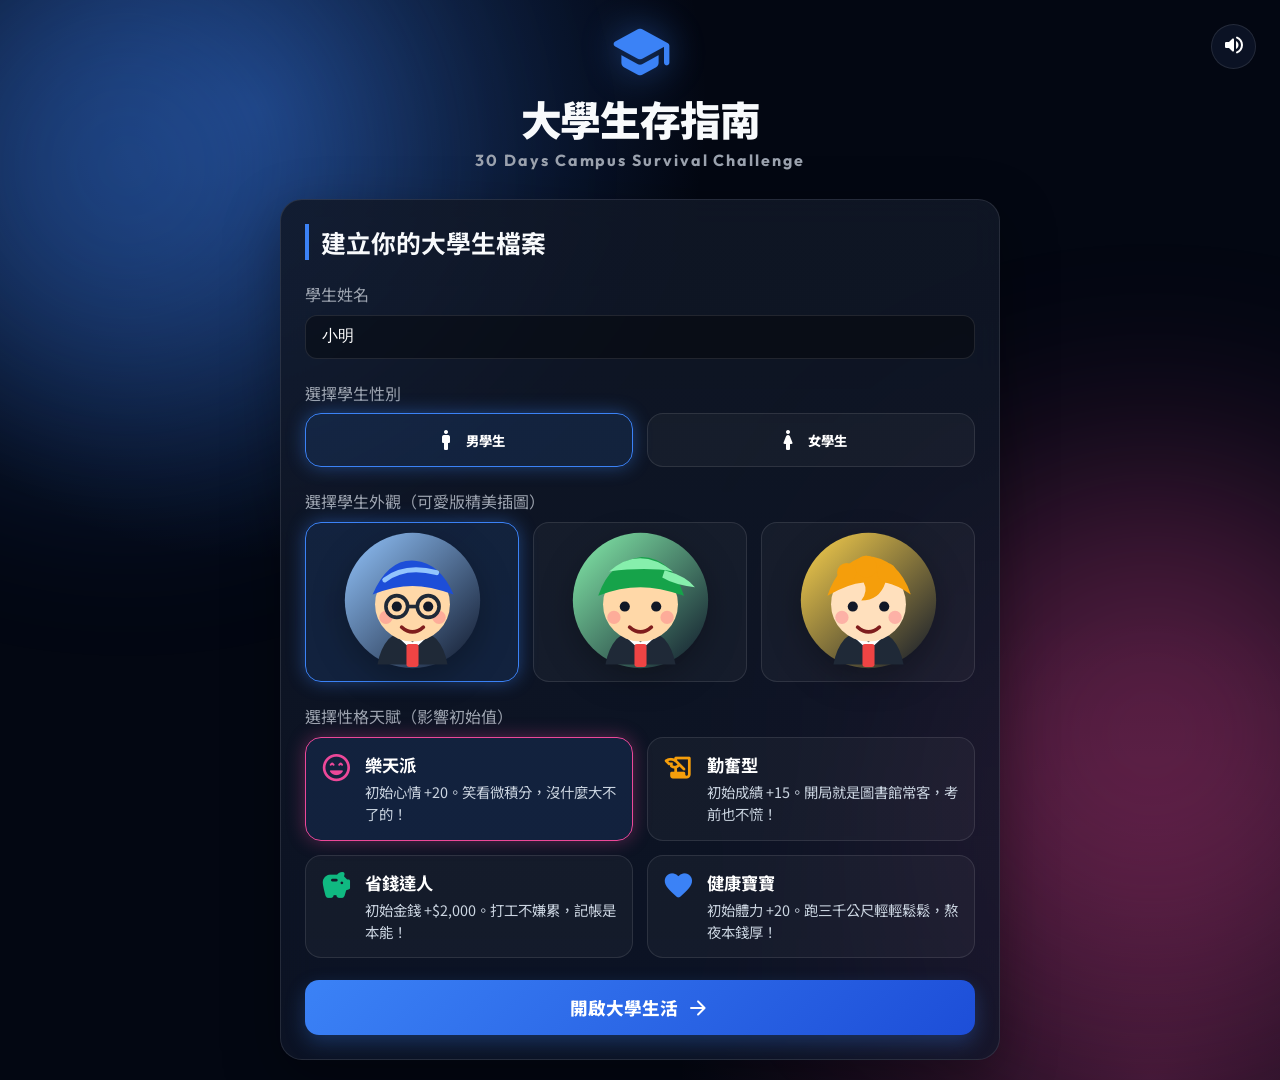
==== commit d3b0f249: "Add files via upload" ====
--- a/index.html
+++ b/index.html
@@ -14,6 +14,13 @@
 #start-screen{min-height:92vh;align-items:center;justify-content:center;flex-direction:column;gap:26px}.start-card{width:100%;max-width:720px;display:flex;flex-direction:column;gap:22px}.start-card h2{border-left:4px solid var(--blue);padding-left:12px}.input-group{display:flex;flex-direction:column;gap:8px}input{background:rgba(0,0,0,.34);border:1px solid var(--border);color:white;border-radius:12px;padding:12px 16px;font-size:1rem;outline:none}input:focus{border-color:var(--blue);box-shadow:0 0 0 3px rgba(59,130,246,.18)}.gender-grid,.trait-grid{display:grid;grid-template-columns:repeat(2,1fr);gap:14px;margin-top:8px}.avatar-grid{display:grid;grid-template-columns:repeat(3,1fr);gap:14px;margin-top:8px}.gender-btn,.avatar-option,.trait-card{background:rgba(255,255,255,.035);border:1px solid var(--border);color:white;border-radius:16px;padding:14px;cursor:pointer;transition:.2s;font-family:inherit}.gender-btn{display:flex;justify-content:center;align-items:center;gap:8px;font-weight:800}.gender-btn:hover,.avatar-option:hover,.trait-card:hover{transform:translateY(-2px);background:rgba(255,255,255,.075)}.avatar-option{height:160px;display:flex;align-items:center;justify-content:center}.avatar-option svg{width:145px;height:145px;filter:drop-shadow(0 10px 16px rgba(0,0,0,.28))}.trait-card{display:flex;gap:12px;align-items:flex-start}.trait-card .material-icons-round{font-size:2.05rem!important}.trait-card h3{font-size:1.08rem;margin-bottom:4px}.trait-card p{font-size:.9rem;color:#cbd5e1}.trait-card[data-trait=optimist].active-card{border-color:var(--pink)!important;box-shadow:0 0 18px rgba(236,72,153,.35)!important}.trait-card[data-trait=studious].active-card{border-color:var(--orange)!important;box-shadow:0 0 18px rgba(245,158,11,.35)!important}.trait-card[data-trait=frugal].active-card{border-color:var(--green)!important;box-shadow:0 0 18px rgba(16,185,129,.35)!important}
 /* game layout */
 #game-screen{flex-direction:column;gap:20px}.game-header{display:flex;justify-content:space-between;align-items:center}.student-profile{display:flex;align-items:center;gap:16px}.profile-avatar-container{width:110px;height:110px;border:3px solid var(--blue);border-radius:50%;overflow:hidden;background:#0b1220;box-shadow:0 0 25px rgba(59,130,246,.35)}.profile-avatar-container svg{width:100%;height:100%}.student-name{font-size:1.18rem;font-weight:900}.badge{display:inline-block;margin-top:6px;border-radius:999px;padding:3px 10px;font-size:.78rem;font-weight:800}.badge.optimist{border:1px solid var(--pink);color:var(--pink);background:rgba(236,72,153,.12)}.badge.studious{border:1px solid var(--orange);color:var(--orange);background:rgba(245,158,11,.12)}.badge.frugal{border:1px solid var(--green);color:var(--green);background:rgba(16,185,129,.12)}.badge.healthy{border:1px solid var(--blue);color:var(--blue);background:rgba(59,130,246,.12)}.date-container{width:330px}.date-header-row{display:flex;justify-content:space-between;margin-bottom:8px}.semester-stage{color:var(--yellow);font-weight:900}.calendar-widget{display:grid;grid-template-columns:repeat(15,1fr);gap:4px;background:rgba(0,0,0,.25);padding:7px;border-radius:12px;border:1px solid var(--border)}.calendar-day{aspect-ratio:1;border-radius:5px;display:flex;align-items:center;justify-content:center;font-size:9px;background:rgba(255,255,255,.06);color:var(--muted);font-family:Outfit,sans-serif}.calendar-day.current{background:rgba(59,130,246,.25);outline:2px solid var(--blue);color:white}.calendar-day.past{background:rgba(16,185,129,.2);color:var(--green)}.calendar-day.exam{border:1px dashed var(--red);color:var(--red)}.game-grid{display:grid;grid-template-columns:320px 1fr;grid-template-areas:'left action' 'left shop' 'left log';gap:20px}.stats-panel{grid-area:left;display:flex;flex-direction:column;gap:17px}.action-panel{grid-area:action}.shop-panel{grid-area:shop}.log-panel{grid-area:log}.stat-item{margin-bottom:14px}.stat-header{display:flex;justify-content:space-between;align-items:center;font-weight:800}.stat-header span:first-child{display:flex;align-items:center;gap:6px}.stat-bar{height:12px;background:rgba(0,0,0,.36);border-radius:20px;overflow:hidden;margin-top:8px;border:1px solid rgba(255,255,255,.05)}.stat-fill{height:100%;border-radius:20px;transition:.35s}.blue{background:linear-gradient(90deg,#60a5fa,var(--blue))}.green{background:linear-gradient(90deg,#34d399,var(--green))}.orange{background:linear-gradient(90deg,#fbbf24,var(--orange))}.pink{background:linear-gradient(90deg,#f472b6,var(--pink))}.brown{background:linear-gradient(90deg,#d97706,var(--brown))}.section-header{display:flex;justify-content:space-between;align-items:center;margin-bottom:16px;border-bottom:1px solid var(--border);padding-bottom:12px}.section-header span{font-size:.82rem;color:var(--muted)}.action-grid{display:grid;grid-template-columns:repeat(2,1fr);gap:16px}.action-card{background:rgba(255,255,255,.035);border:1px solid var(--border);color:white;border-radius:16px;padding:16px;text-align:left;display:flex;gap:14px;cursor:pointer;transition:.2s;font-family:inherit}.action-card:hover{transform:translateY(-3px);background:rgba(255,255,255,.075)}.action-icon-box{width:46px;height:46px;border-radius:12px;display:flex;align-items:center;justify-content:center;flex:0 0 auto}.action-icon-box .material-icons-round{font-size:1.7rem}.bg-orange{background:rgba(245,158,11,.14);color:var(--orange)}.bg-green{background:rgba(16,185,129,.14);color:var(--green)}.bg-blue{background:rgba(59,130,246,.14);color:var(--blue)}.bg-pink{background:rgba(236,72,153,.14);color:var(--pink)}.bg-yellow{background:rgba(234,179,8,.14);color:var(--yellow)}.action-card h4{margin-bottom:5px}.action-card p{font-size:.86rem}.change{display:inline-flex;align-items:center;gap:2px;font-size:.76rem;margin:7px 8px 0 0;color:#cbd5e1;font-weight:700}.change.pos{color:var(--green)}.change.neg{color:var(--red)}.shop-tabs{display:flex;gap:10px;flex-wrap:wrap}.shop-tab{background:none;border:0;color:var(--muted);font-weight:900;cursor:pointer;padding:6px 8px;border-bottom:2px solid transparent;font-family:inherit}.shop-tab.active{color:var(--blue);border-bottom-color:var(--blue)}.shop-grid{display:grid;grid-template-columns:repeat(2,1fr);gap:14px}.shop-card,.store-card{background:rgba(0,0,0,.22);border:1px solid var(--border);border-radius:16px;padding:15px;display:flex;flex-direction:column;gap:10px}.shop-buy,.store-buy{display:flex;justify-content:space-between;align-items:center;border-top:1px solid var(--border);padding-top:10px}.price{color:var(--green);font-weight:900}.buffs-list{display:flex;flex-direction:column;gap:8px}.no-buffs,.basket-item,.buff-badge{background:rgba(0,0,0,.2);border:1px dashed var(--border);border-radius:12px;padding:10px;color:var(--muted);font-size:.88rem}.basket-item{cursor:pointer;color:white;border-style:solid}.basket-item:hover{background:rgba(255,255,255,.07)}.log-list{max-height:220px;overflow:auto;display:flex;flex-direction:column;gap:8px}.log-item{border-left:3px solid var(--blue);background:rgba(255,255,255,.035);padding:9px 12px;border-radius:9px}.log-time{color:var(--muted);font-size:.8rem;margin-right:8px;font-family:Outfit,sans-serif}.btn-clear{background:none;border:0;color:var(--muted);cursor:pointer}.modal-overlay{position:fixed;inset:0;background:rgba(0,0,0,.76);display:none;align-items:center;justify-content:center;z-index:100;padding:18px}.modal-overlay.active{display:flex}.modal-content{width:min(680px,94vw);display:flex;flex-direction:column;gap:16px;max-height:90vh;overflow:auto}.modal-actions{display:flex;flex-direction:column;gap:10px}.store-banner{display:flex;justify-content:space-between;align-items:center;border-bottom:2px solid var(--orange);padding-bottom:12px}.store-switcher{display:flex;gap:8px;background:rgba(0,0,0,.28);border-radius:999px;padding:4px}.store-switch-btn{border:0;border-radius:999px;padding:7px 14px;font-weight:900;cursor:pointer;color:white;background:transparent}.store-switch-btn.active{background:var(--orange)}.store-mini-stats{display:flex;gap:14px;flex-wrap:wrap;background:rgba(255,255,255,.04);border:1px solid var(--border);padding:10px 12px;border-radius:12px}.store-shelf{display:grid;grid-template-columns:repeat(2,1fr);gap:12px;max-height:350px;overflow:auto;padding-right:5px}.ending-card{margin:15vh auto;max-width:620px;text-align:center;display:flex;flex-direction:column;gap:18px}.ending-grid{width:100%}.ending-stats-grid{display:grid;grid-template-columns:repeat(4,1fr);gap:10px}.ending-stat-item{background:rgba(0,0,0,.2);border:1px solid var(--border);padding:12px;border-radius:12px}.text-blue{color:var(--blue)}.text-green{color:var(--green)}.text-orange{color:var(--orange)}.text-pink{color:var(--pink)}.text-yellow{color:var(--yellow)}@media(max-width:930px){.game-grid{grid-template-columns:1fr;grid-template-areas:'action' 'left' 'shop' 'log'}.game-header{flex-direction:column;align-items:flex-start;gap:16px}.date-container{width:100%}.action-grid,.shop-grid,.store-shelf{grid-template-columns:1fr}}@media(max-width:640px){body{padding:10px}.gender-grid,.trait-grid,.avatar-grid{grid-template-columns:1fr}.avatar-option{height:135px}.section-header{align-items:flex-start;flex-direction:column;gap:8px}h1{font-size:2.05rem}.ending-stats-grid{grid-template-columns:repeat(2,1fr)}}
+
+/* v4 fixes */
+.quiz-answer,.ktv-answer{font-size:1.08rem!important;line-height:1.45;padding:15px 18px!important;justify-content:flex-start!important;text-align:left!important}
+#quiz-question,#ktv-lyric{font-size:1.2rem!important;line-height:1.7!important;font-weight:800}
+.quiz-explain{display:none;background:rgba(59,130,246,.10);border:1px solid rgba(59,130,246,.28);border-radius:14px;padding:12px 14px;color:#dbeafe;font-size:1rem;line-height:1.6}
+.quiz-explain.show{display:block}
+.avatar-option svg,.profile-avatar-container svg{overflow:visible}
 </style>
 </head>
 <body>
@@ -50,7 +57,7 @@
 </section>
 <section id="ending-screen" class="screen"><div class="ending-grid"><div class="glass-panel ending-card"><span class="logo-icon material-icons-round text-yellow">workspace_premium</span><h1>挑戰結束</h1><h2 id="ending-name">努力生存型大學生</h2><p id="ending-description"></p><div class="ending-stats-grid"><div class="ending-stat-item">體力<br><b id="end-stamina" class="text-blue"></b></div><div class="ending-stat-item">金錢<br><b id="end-money" class="text-green"></b></div><div class="ending-stat-item">成績<br><b id="end-grades" class="text-orange"></b></div><div class="ending-stat-item">心情<br><b id="end-mood" class="text-pink"></b></div></div><button id="restart-game-btn" class="btn btn-primary btn-large">重新挑戰</button></div></div></section>
 </div>
-<div id="quiz-modal" class="modal-overlay"><div class="modal-content glass-panel"><div class="section-header"><h2>今日隨堂測驗</h2><span id="quiz-progress">第 1 / 3 題</span></div><p id="quiz-question" style="font-size:1.12rem;color:white"></p><div id="quiz-options" class="modal-actions"></div></div></div>
+<div id="quiz-modal" class="modal-overlay"><div class="modal-content glass-panel"><div class="section-header"><h2>今日隨堂測驗</h2><span id="quiz-progress">第 1 / 3 題</span></div><p id="quiz-question" style="font-size:1.12rem;color:white"></p><div id="quiz-options" class="modal-actions"></div><div id="quiz-explain" class="quiz-explain"></div></div></div>
 <div id="work-modal" class="modal-overlay"><div class="modal-content glass-panel"><div class="section-header"><h2><span class="material-icons-round text-green">storefront</span> 超商大夜班打工事件</h2></div><p id="work-desc" style="font-size:1.05rem;color:white"></p><div id="work-choices" class="modal-actions"></div></div></div>
 
 <div id="ktv-modal" class="modal-overlay"><div class="modal-content glass-panel"><div class="section-header"><h2><span class="material-icons-round text-pink">music_note</span> KTV 歌詞接龍挑戰</h2><span id="ktv-progress">第 1 / 3 題</span></div><p id="ktv-question" style="font-size:1.08rem;color:white;line-height:1.7"></p><div id="ktv-options" class="modal-actions"></div></div></div>
@@ -94,17 +101,35 @@
 {name:'芝士奶蓋春烏龍',brand:'得正',price:75,desc:'鹹甜奶蓋搭配烏龍茶，娛樂感很高。心情 +22、飽食度 +8',effect:{mood:22,satiety:8},emoji:'🧀'},
 {name:'輕烏龍鮮奶',brand:'得正',price:70,desc:'茶味溫和，晚上喝也不太膩。心情 +16、體力 +4',effect:{mood:16,stamina:4},emoji:'🧋'}];
 function avatarSVG(type='1',gender='male',outfit='cloth_uniform'){
- const palettes=gender==='female'?[['#ff4d8d','#ffd6e6','#f472b6'],['#7c3aed','#e9d5ff','#a78bfa'],['#fb923c','#ffe0b8','#facc15']]:[['#1d4ed8','#ffd8a8','#111827'],['#16a34a','#ffd8a8','#0f766e'],['#f59e0b','#ffe0b8','#7c2d12']];
- const [hair,face,accent]=palettes[+type-1];
- const outfitColor={cloth_uniform:'#1f2937',cloth_hoodie:'#ec4899',cloth_apron:'#10b981',cloth_gown:'#f59e0b',cloth_jacket:'#3b82f6'}[outfit]||'#1f2937';
- const hairStyle=gender==='female'?(type==='1'?`<path d="M24 60Q27 26 58 23q34 1 39 37q-10-13-24-15q-19-4-49 15Z" fill="${hair}"/><circle cx="30" cy="65" r="14" fill="${hair}"/><circle cx="92" cy="65" r="14" fill="${hair}"/>`:type==='2'?`<path d="M26 58Q38 20 62 25q27 3 33 34q-15-9-34-9q-18 0-35 8Z" fill="${hair}"/><path d="M35 82q-10 20-23 16q13-12 13-33" fill="${hair}"/><path d="M85 82q10 20 23 16q-13-12-13-33" fill="${hair}"/>`:`<path d="M23 58Q36 19 64 26q30 8 35 34q-18-10-35-12q-20-2-41 10Z" fill="${hair}"/><path d="M42 35q-15-20 10-23q-6 10 3 20" fill="${accent}"/>`)
- :(type==='1'?`<path d="M27 54Q43 24 63 27q20 2 31 27q-20-8-35-6q-14 2-32 6Z" fill="${hair}"/>`:type==='2'?`<path d="M24 56Q35 26 61 24q24 0 36 32q-18-9-37-8q-18 1-36 8Z" fill="${hair}"/><path d="M39 32q20-18 46 0q-17-5-46 0" fill="${accent}"/>`:`<path d="M26 55Q37 28 60 23q26 3 35 32q-10-8-21-10q-6 14-20 14q5-8 2-14q-14 1-30 10Z" fill="${hair}"/>`);
- const glasses=type==='1';
- const accessory=outfit==='cloth_gown'?'<path d="M44 100h32l-16-18z" fill="#facc15"/>':outfit==='cloth_apron'?'<rect x="48" y="87" width="24" height="27" rx="4" fill="#f0fdf4" opacity=".95"/>':outfit==='cloth_hoodie'?'<path d="M41 90q19-16 38 0" fill="none" stroke="#f9a8d4" stroke-width="6"/>':outfit==='cloth_jacket'?'<path d="M37 108l18-24h10l18 24" fill="#60a5fa" opacity=".55"/>':'';
- return `<svg viewBox="0 0 120 120" xmlns="http://www.w3.org/2000/svg"><defs><linearGradient id="bg${gender}${type}${outfit}" x1="0" x2="1" y1="0" y2="1"><stop stop-color="${accent}"/><stop offset="1" stop-color="#0f172a"/></linearGradient></defs><circle cx="60" cy="60" r="56" fill="url(#bg${gender}${type}${outfit})"/><circle cx="60" cy="62" r="39" fill="${hair}" opacity=".95"/>${hairStyle}<circle cx="60" cy="66" r="31" fill="${face}"/><circle cx="48" cy="66" r="4" fill="#111827"/><circle cx="72" cy="66" r="4" fill="#111827"/>${glasses?'<circle cx="48" cy="66" r="9" fill="none" stroke="#1f2937" stroke-width="3"/><circle cx="72" cy="66" r="9" fill="none" stroke="#1f2937" stroke-width="3"/><path d="M57 66h6" stroke="#1f2937" stroke-width="3"/>':''}<circle cx="39" cy="75" r="5" fill="#fb7185" opacity=".38"/><circle cx="81" cy="75" r="5" fill="#fb7185" opacity=".38"/><path d="M51 83Q60 91 69 83" fill="none" stroke="#7f1d1d" stroke-width="3" stroke-linecap="round"/><path d="M35 110l11-26h28l11 26" fill="${outfitColor}"/><path d="M55 86h10v23H55z" fill="#ef4444"/><path d="M47 84l13 10 13-10" fill="none" stroke="white" stroke-width="4" stroke-linecap="round"/>${accessory}</svg>`}
+ const female=gender==='female';
+ const sets=female?[
+  {hair:'#ff4d8d',face:'#ffd6c9',accent:'#f9a8d4',style:'twin'},
+  {hair:'#7c3aed',face:'#ffe0bd',accent:'#c4b5fd',style:'long'},
+  {hair:'#fb923c',face:'#ffe0bd',accent:'#fde68a',style:'bob'}
+ ]:[
+  {hair:'#1d4ed8',face:'#ffd8a8',accent:'#93c5fd',style:'neat'},
+  {hair:'#16a34a',face:'#ffd8a8',accent:'#86efac',style:'cap'},
+  {hair:'#f59e0b',face:'#ffe0bd',accent:'#fcd34d',style:'curl'}
+ ];
+ const c=sets[(+type||1)-1]||sets[0];
+ const outfitColor={cloth_uniform:'#1f2937',cloth_hoodie:'#ec4899',cloth_apron:'#10b981',cloth_gown:'#f59e0b',cloth_jacket:'#3b82f6',cloth_pajamas:'#f9a8d4',cloth_ninja:'#111827',cloth_mafia:'#334155',cloth_cyber:'#7c3aed',cloth_astronaut:'#e5e7eb'}[outfit]||'#1f2937';
+ const hairBack=female?`<path d="M24 65Q25 25 60 20Q95 25 96 65Q91 104 60 105Q29 104 24 65Z" fill="${c.hair}" opacity=".95"/>`:'';
+ const body=`<path d="M31 113Q36 85 60 83Q84 85 89 113Z" fill="${outfitColor}"/><path d="M47 86l13 12 13-12" fill="none" stroke="#fff" stroke-width="5" stroke-linecap="round"/><rect x="55" y="96" width="10" height="19" rx="2" fill="#ef4444"/>`;
+ const outfitExtra=outfit==='cloth_gown'?'<path d="M34 109h52L72 88H48Z" fill="#facc15" opacity=".62"/>':outfit==='cloth_apron'?'<rect x="45" y="91" width="30" height="24" rx="5" fill="#f0fdf4" opacity=".95"/>':outfit==='cloth_hoodie'?'<path d="M41 91q19-16 38 0" fill="none" stroke="#f9a8d4" stroke-width="7"/>':outfit==='cloth_jacket'?'<path d="M35 112l20-27h10l20 27" fill="#60a5fa" opacity=".55"/>':outfit==='cloth_pajamas'?'<circle cx="42" cy="100" r="3" fill="#fff"/><circle cx="78" cy="103" r="3" fill="#fff"/>':'';
+ const face=`<circle cx="60" cy="63" r="31" fill="${c.face}"/><circle cx="47" cy="65" r="4.2" fill="#111827"/><circle cx="73" cy="65" r="4.2" fill="#111827"/><circle cx="38" cy="74" r="5.5" fill="#fb7185" opacity=".42"/><circle cx="82" cy="74" r="5.5" fill="#fb7185" opacity=".42"/><path d="M51 82Q60 90 69 82" fill="none" stroke="#7f1d1d" stroke-width="3" stroke-linecap="round"/>`;
+ const glasses=type==='1'?'<circle cx="47" cy="65" r="9" fill="none" stroke="#1f2937" stroke-width="3"/><circle cx="73" cy="65" r="9" fill="none" stroke="#1f2937" stroke-width="3"/><path d="M56 65h8" stroke="#1f2937" stroke-width="3"/>':'';
+ let hairFront='';
+ if(c.style==='twin') hairFront=`<circle cx="28" cy="63" r="15" fill="${c.hair}"/><circle cx="92" cy="63" r="15" fill="${c.hair}"/><path d="M28 56Q34 25 60 24Q86 25 92 56Q75 45 61 45Q45 45 28 56Z" fill="${c.hair}"/><path d="M47 35q13 10 27 0" stroke="${c.accent}" stroke-width="5" fill="none" stroke-linecap="round"/>`;
+ if(c.style==='long') hairFront=`<path d="M25 58Q35 22 60 23Q87 24 96 59Q78 47 60 48Q42 47 25 58Z" fill="${c.hair}"/><path d="M32 72q-8 25-22 25q15-12 13-40" fill="${c.hair}"/><path d="M88 72q8 25 22 25q-15-12-13-40" fill="${c.hair}"/>`;
+ if(c.style==='bob') hairFront=`<path d="M23 58Q34 21 62 24Q91 27 99 60Q82 48 60 49Q40 48 23 58Z" fill="${c.hair}"/><path d="M42 30q-10-14 10-19q-3 10 6 17" fill="${c.accent}"/>`;
+ if(c.style==='neat') hairFront=`<path d="M27 55Q40 25 62 27Q83 29 94 55Q74 48 60 48Q45 48 27 55Z" fill="${c.hair}"/><path d="M37 43q17-13 43-6" stroke="${c.accent}" stroke-width="4" fill="none" stroke-linecap="round"/>`;
+ if(c.style==='cap') hairFront=`<path d="M25 56Q35 27 61 24Q86 25 96 56Q75 49 60 49Q43 49 25 56Z" fill="${c.hair}"/><path d="M34 36q25-22 53 0q-22-4-53 0" fill="${c.accent}"/><path d="M80 35q18 5 25 14q-17-2-27-8" fill="${c.accent}"/>`;
+ if(c.style==='curl') hairFront=`<path d="M26 56Q35 29 58 23Q85 25 95 55Q84 47 74 45q-5 15-20 15q6-8 2-15q-13 1-30 11Z" fill="${c.hair}"/><circle cx="42" cy="37" r="8" fill="${c.hair}"/><circle cx="58" cy="32" r="9" fill="${c.hair}"/><circle cx="75" cy="37" r="8" fill="${c.hair}"/>`;
+ return `<svg viewBox="0 0 120 120" xmlns="http://www.w3.org/2000/svg"><defs><linearGradient id="bg${gender}${type}${outfit}" x1="0" x2="1" y1="0" y2="1"><stop stop-color="${c.accent}"/><stop offset="1" stop-color="#0f172a"/></linearGradient></defs><circle cx="60" cy="60" r="56" fill="url(#bg${gender}${type}${outfit})"/>${hairBack}${body}${outfitExtra}${face}${glasses}${hairFront}</svg>`
+}
 let soundOn=true,audioCtx=null;
-function beep(freq=520,dur=.09,type='sine',gain=.045,delay=0){if(!soundOn)return;try{audioCtx=audioCtx||new (window.AudioContext||window.webkitAudioContext)();const o=audioCtx.createOscillator(),g=audioCtx.createGain();o.type=type;o.frequency.value=freq;g.gain.value=gain;o.connect(g);g.connect(audioCtx.destination);const t=audioCtx.currentTime+delay;o.start(t);g.gain.exponentialRampToValueAtTime(.0001,t+dur);o.stop(t+dur+.02)}catch(e){}}
-function playSound(name='click'){if(!soundOn)return;const seq={click:[[520,.06]],success:[[620,.07],[820,.08,.08]],start:[[440,.08],[660,.08,.09],[880,.1,.18]],buy:[[700,.05],[930,.08,.07]],store711:[[659,.08],[784,.08,.09],[988,.12,.18]],family:[[523,.08],[659,.08,.09],[784,.12,.18]],tea:[[740,.06],[880,.06,.07],[1046,.1,.14]],wrong:[[220,.12]],quiz:[[600,.05],[760,.05,.07]],ktv:[[523,.08],[659,.08,.08],[784,.12,.16]]}[name]||[[520,.06]];seq.forEach(n=>beep(n[0],n[1],name==='wrong'?'sawtooth':'sine',.045,n[2]||0))}
+function beep(freq=520,dur=.09,type='sine',gain=.085,delay=0){if(!soundOn)return;try{audioCtx=audioCtx||new (window.AudioContext||window.webkitAudioContext)();const o=audioCtx.createOscillator(),g=audioCtx.createGain();o.type=type;o.frequency.value=freq;g.gain.value=gain;o.connect(g);g.connect(audioCtx.destination);const t=audioCtx.currentTime+delay;o.start(t);g.gain.exponentialRampToValueAtTime(.0001,t+dur);o.stop(t+dur+.02)}catch(e){}}
+function playSound(name='click'){if(!soundOn)return;const seq={click:[[520,.06]],success:[[620,.07],[820,.08,.08]],start:[[440,.08],[660,.08,.09],[880,.1,.18]],buy:[[700,.05],[930,.08,.07]],store711:[[659,.08],[784,.08,.09],[988,.12,.18]],family:[[523,.08],[659,.08,.09],[784,.12,.18]],tea:[[740,.06],[880,.06,.07],[1046,.1,.14]],wrong:[[220,.12]],quiz:[[600,.05],[760,.05,.07]],ktv:[[523,.08],[659,.08,.08],[784,.12,.16]]}[name]||[[520,.06]];seq.forEach(n=>beep(n[0],n[1],name==='wrong'?'sawtooth':'sine',.085,n[2]||0))}
 function resetStatsByTrait(){state.stats={stamina:100,money:10000,satiety:100,grades:50,mood:70};if(state.trait==='optimist')state.stats.mood=clamp(state.stats.mood+20);if(state.trait==='studious')state.stats.grades=clamp(state.stats.grades+15);if(state.trait==='frugal')state.stats.money+=2000;if(state.trait==='healthy')state.stats.stamina=100;}
 function applyEffects(effects){Object.entries(effects).forEach(([k,v])=>{if(k==='money')state.stats.money=Math.max(0,state.stats.money+v);else state.stats[k]=clamp((state.stats[k]||0)+v)});updateUI()}
 function addLog(text){$('#log-list').insertAdjacentHTML('beforeend',`<div class="log-item"><span class="log-time">Day ${state.day}</span>${text}</div>`);$('#log-list').scrollTop=$('#log-list').scrollHeight}
@@ -117,15 +142,16 @@
 function switchShopTab(tab){$$('.shop-tab').forEach(t=>t.classList.toggle('active',t.dataset.tab===tab));renderShop(tab)}
 function handleAction(a){playSound('click');if(a.type==='quiz')return openQuiz(a);if(a.type==='work')return openWork(a);if(a.type==='ktv')return openKTV(a);if(a.type==='store'){daily();applyEffects(a.changes);openStore();addLog('你前往便利商店，可以選購食物放入購物籃。');return}if(a.type==='tea'){daily();applyEffects(a.changes);openTea();addLog('你前往手搖飲料街，可以選購飲料放入購物籃。');return}daily();applyEffects(a.changes);addLog(`完成行動：${a.title}，數值已更新。`);playSound('success');nextDay()}
 function openQuiz(a){playSound('quiz');let count=1,score=0;const bank=[
- {sub:'數學',q:'工程經濟中，P/A 通常代表什麼？',opts:['把一連串等額年金換算成現值','把現值換算成未來值','只計算單利'],ans:0},
- {sub:'英文',q:'「I have finished my homework.」是什麼時態？',opts:['現在完成式','過去完成式','未來式'],ans:0},
- {sub:'統計',q:'樣本平均數通常用哪個符號表示？',opts:['x̄','σ','p'],ans:0},
- {sub:'生活管理',q:'期中考快到了，哪個選擇最能穩定提升成績？',opts:['每天分段複習','考前一天熬夜','完全靠運氣'],ans:0},
- {sub:'工程經濟',q:'如果要把未來的一筆錢折算回現在，常用哪個因子？',opts:['P/F','F/P','F/A'],ans:0},
- {sub:'常識',q:'每天固定支出太高，最直接影響哪個狀態？',opts:['金錢','成績','髮型'],ans:0},
- {sub:'管理',q:'時間管理的核心是什麼？',opts:['在有限時間內安排優先順序','每天只做想做的事','所有事情拖到最後'],ans:0}
+ {sub:'國文',q:'「學而時習之，不亦說乎？」這句話主要意思是什麼？',opts:['學習後常常複習，是一件快樂的事','讀書一定會很痛苦','只要考前背就好'],ans:0,exp:'這句出自《論語》，重點是學習後要反覆練習，從理解與進步中得到成就感。'},
+ {sub:'國文',q:'下列哪一個是成語「亡羊補牢」的意思？',opts:['犯錯後及時補救，還不算太晚','東西不見就放棄','羊跑掉代表運氣不好'],ans:0,exp:'「亡羊補牢」是羊跑了才修補羊圈，比喻出了問題後趕快改正，仍然有幫助。'},
+ {sub:'數學',q:'若 3x + 6 = 15，x 等於多少？',opts:['3','5','7'],ans:0,exp:'先把 6 移到右邊：3x=9，再除以 3，所以 x=3。'},
+ {sub:'數學',q:'一件商品 200 元打 8 折，最後價格是多少？',opts:['160 元','180 元','120 元'],ans:0,exp:'8 折代表原價的 80%，所以 200 × 0.8 = 160 元。'},
+ {sub:'歷史',q:'台灣歷史中的「鄭成功」主要與哪件事有關？',opts:['驅逐荷蘭勢力並建立政權','發明印刷術','統一秦國'],ans:0,exp:'鄭成功於 1662 年擊敗荷蘭東印度公司勢力，之後在台灣建立明鄭政權。'},
+ {sub:'歷史',q:'中國歷史上「秦始皇」最常被提到的功績是什麼？',opts:['統一文字與度量衡','創立科舉制度','建立清朝'],ans:0,exp:'秦始皇統一六國後，推行文字、貨幣、度量衡等制度，有助於中央集權。'},
+ {sub:'生活管理',q:'期中考快到了，哪個選擇最能穩定提升成績？',opts:['每天分段複習','考前一天熬夜','完全靠運氣'],ans:0,exp:'分段複習能降低壓力，也比較容易記住內容，比考前臨時抱佛腳穩定。'},
+ {sub:'工程經濟',q:'P/A 通常代表什麼？',opts:['把一連串等額年金換算成現值','把現值換算成未來值','只計算單利'],ans:0,exp:'P/A 是「已知每期等額 A，求現在值 P」的因子，常用在等額年金折現。'}
 ].sort(()=>Math.random()-.5).slice(0,3);
-function q(){const item=bank[count-1];$('#quiz-progress').textContent=`第 ${count} / 3 題｜${item.sub}`;$('#quiz-question').textContent=item.q;$('#quiz-options').innerHTML=item.opts.map((o,i)=>`<button class="btn btn-secondary quiz-answer" data-ok="${i===item.ans}">${o}</button>`).join('');$$('.quiz-answer').forEach(b=>b.onclick=()=>{if(b.dataset.ok==='true'){score++;playSound('success')}else playSound('wrong');count++;count<=3?q():finish()})}
+function q(){const item=bank[count-1];$('#quiz-progress').textContent=`第 ${count} / 3 題｜${item.sub}`;$('#quiz-question').textContent=item.q;$('#quiz-explain').classList.remove('show');$('#quiz-explain').innerHTML='';$('#quiz-options').innerHTML=item.opts.map((o,i)=>`<button class="btn btn-secondary quiz-answer" data-i="${i}">${o}</button>`).join('');$$('.quiz-answer').forEach(b=>b.onclick=()=>{const ok=+b.dataset.i===item.ans;if(ok){score++;playSound('success');b.style.borderColor='var(--green)'}else{playSound('wrong');b.style.borderColor='var(--red)'};$$('.quiz-answer').forEach(x=>x.disabled=true);$('#quiz-explain').innerHTML=`<b>${ok?'答對了！':'答錯了！'} 正確答案：${item.opts[item.ans]}</b><br>${item.exp}`;$('#quiz-explain').classList.add('show');setTimeout(()=>{count++;count<=3?q():finish()},1700)})}
 function finish(){daily();applyEffects({...a.changes,grades:a.changes.grades+score*5});addLog(`讀書測驗完成，答對 ${score}/3 題，成績額外 +${score*5}。`);$('#quiz-modal').classList.remove('active');nextDay()}$('#quiz-modal').classList.add('active');q()}
 function openWork(a){playSound('store711');const events=[
  ['客人半夜來退貨，但是沒有發票，你會怎麼處理？',[['耐心說明規定並協助查詢會員紀錄',{money:1750,mood:-5,stamina:-18,grades:-2,satiety:-15},'你處理得很有耐心，店長覺得你很可靠！'],['直接說不能退，請他離開',{money:1250,mood:-12,stamina:-18,grades:-4,satiety:-15},'客人不太開心，今天氣氛有點尷尬。']]],
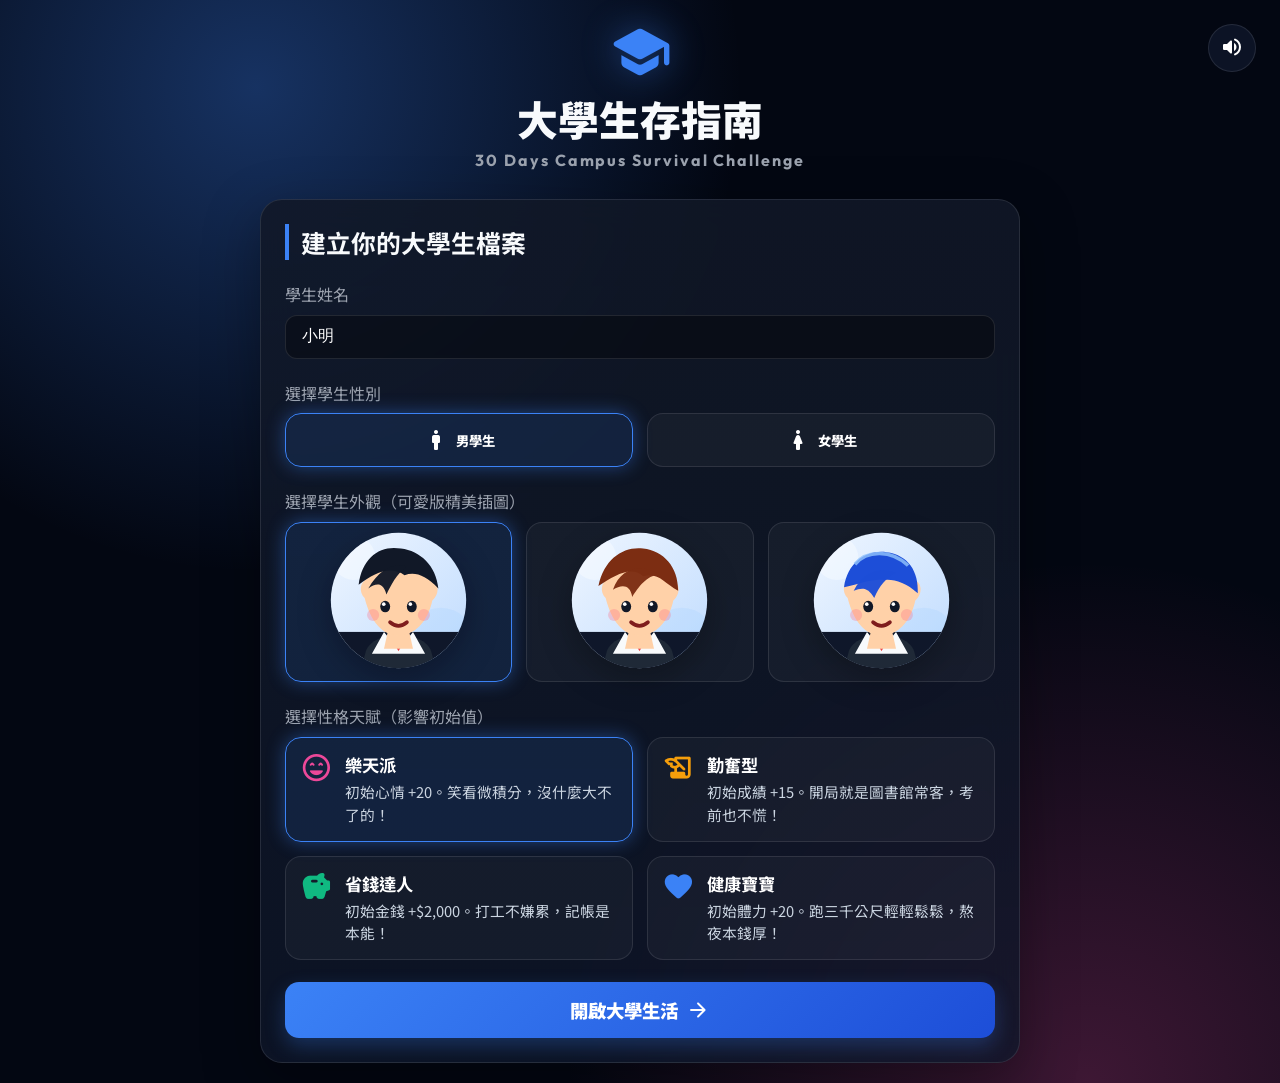
==== commit 451b091d: "Add files via upload" ====
--- a/index.html
+++ b/index.html
@@ -3,181 +3,91 @@
 <head>
 <meta charset="UTF-8" />
 <meta name="viewport" content="width=device-width, initial-scale=1.0" />
-<title>大學生存指南 - 30 Days Campus Survival Challenge</title>
-<link rel="preconnect" href="https://fonts.googleapis.com">
-<link rel="preconnect" href="https://fonts.gstatic.com" crossorigin>
+<title>大學生存指南 - 30天校園生存挑戰</title>
 <link href="https://fonts.googleapis.com/css2?family=Noto+Sans+TC:wght@400;500;700;900&family=Outfit:wght@400;600;800&display=swap" rel="stylesheet">
 <link href="https://fonts.googleapis.com/icon?family=Material+Icons+Round" rel="stylesheet">
 <style>
-:root{--bg:#030712;--panel:rgba(15,23,42,.78);--panel2:rgba(17,24,39,.88);--border:rgba(255,255,255,.10);--blue:#3b82f6;--green:#10b981;--orange:#f59e0b;--pink:#ec4899;--yellow:#eab308;--red:#fb7185;--muted:#9ca3af;--white:#f8fafc;--brown:#b45309}*{box-sizing:border-box;margin:0;padding:0}body{font-family:'Noto Sans TC',sans-serif;color:var(--white);background:radial-gradient(circle at 20% 10%,rgba(59,130,246,.35),transparent 32%),radial-gradient(circle at 90% 100%,rgba(236,72,153,.24),transparent 30%),#030712;min-height:100vh;padding:20px;overflow-x:hidden}.bg-glow{position:fixed;width:40vw;height:40vw;border-radius:50%;filter:blur(120px);opacity:.35;pointer-events:none}.circle-1{background:var(--blue);left:-10%;top:-10%}.circle-2{background:var(--pink);right:-10%;bottom:-10%}.app-container{max-width:1280px;margin:0 auto;position:relative;z-index:1}.screen{display:none}.active-screen{display:flex}.glass-panel{background:linear-gradient(180deg,rgba(17,24,39,.86),rgba(15,23,42,.76));border:1px solid var(--border);border-radius:22px;box-shadow:0 18px 55px rgba(0,0,0,.35);padding:24px;backdrop-filter:blur(16px)}h1{font-size:2.55rem;font-weight:900;letter-spacing:-.03em}h2{font-size:1.55rem}h3{font-size:1.22rem}p,label{color:var(--muted);line-height:1.55}.subtitle{font-family:Outfit,sans-serif;letter-spacing:.12em;color:var(--muted);font-weight:700}.logo-area{text-align:center}.logo-icon{font-size:4rem!important;color:var(--blue);filter:drop-shadow(0 0 18px rgba(59,130,246,.45))}.btn{border:0;border-radius:14px;padding:12px 18px;font-weight:800;cursor:pointer;display:inline-flex;align-items:center;justify-content:center;gap:8px;font-family:inherit;transition:.2s}.btn:hover{transform:translateY(-2px);filter:brightness(1.1)}.btn-primary{background:linear-gradient(135deg,var(--blue),#1d4ed8);color:white;box-shadow:0 8px 20px rgba(59,130,246,.28)}.btn-secondary{background:rgba(255,255,255,.07);color:white;border:1px solid var(--border)}.btn-large{font-size:1.1rem;padding:15px 22px}.sound-btn{position:fixed;right:24px;top:24px;width:45px;height:45px;border-radius:50%;z-index:20;background:var(--panel);border:1px solid var(--border);color:white;cursor:pointer}.active-card{border-color:var(--blue)!important;box-shadow:0 0 18px rgba(59,130,246,.42)!important;background:rgba(59,130,246,.12)!important}
-/* start */
-#start-screen{min-height:92vh;align-items:center;justify-content:center;flex-direction:column;gap:26px}.start-card{width:100%;max-width:720px;display:flex;flex-direction:column;gap:22px}.start-card h2{border-left:4px solid var(--blue);padding-left:12px}.input-group{display:flex;flex-direction:column;gap:8px}input{background:rgba(0,0,0,.34);border:1px solid var(--border);color:white;border-radius:12px;padding:12px 16px;font-size:1rem;outline:none}input:focus{border-color:var(--blue);box-shadow:0 0 0 3px rgba(59,130,246,.18)}.gender-grid,.trait-grid{display:grid;grid-template-columns:repeat(2,1fr);gap:14px;margin-top:8px}.avatar-grid{display:grid;grid-template-columns:repeat(3,1fr);gap:14px;margin-top:8px}.gender-btn,.avatar-option,.trait-card{background:rgba(255,255,255,.035);border:1px solid var(--border);color:white;border-radius:16px;padding:14px;cursor:pointer;transition:.2s;font-family:inherit}.gender-btn{display:flex;justify-content:center;align-items:center;gap:8px;font-weight:800}.gender-btn:hover,.avatar-option:hover,.trait-card:hover{transform:translateY(-2px);background:rgba(255,255,255,.075)}.avatar-option{height:160px;display:flex;align-items:center;justify-content:center}.avatar-option svg{width:145px;height:145px;filter:drop-shadow(0 10px 16px rgba(0,0,0,.28))}.trait-card{display:flex;gap:12px;align-items:flex-start}.trait-card .material-icons-round{font-size:2.05rem!important}.trait-card h3{font-size:1.08rem;margin-bottom:4px}.trait-card p{font-size:.9rem;color:#cbd5e1}.trait-card[data-trait=optimist].active-card{border-color:var(--pink)!important;box-shadow:0 0 18px rgba(236,72,153,.35)!important}.trait-card[data-trait=studious].active-card{border-color:var(--orange)!important;box-shadow:0 0 18px rgba(245,158,11,.35)!important}.trait-card[data-trait=frugal].active-card{border-color:var(--green)!important;box-shadow:0 0 18px rgba(16,185,129,.35)!important}
-/* game layout */
-#game-screen{flex-direction:column;gap:20px}.game-header{display:flex;justify-content:space-between;align-items:center}.student-profile{display:flex;align-items:center;gap:16px}.profile-avatar-container{width:110px;height:110px;border:3px solid var(--blue);border-radius:50%;overflow:hidden;background:#0b1220;box-shadow:0 0 25px rgba(59,130,246,.35)}.profile-avatar-container svg{width:100%;height:100%}.student-name{font-size:1.18rem;font-weight:900}.badge{display:inline-block;margin-top:6px;border-radius:999px;padding:3px 10px;font-size:.78rem;font-weight:800}.badge.optimist{border:1px solid var(--pink);color:var(--pink);background:rgba(236,72,153,.12)}.badge.studious{border:1px solid var(--orange);color:var(--orange);background:rgba(245,158,11,.12)}.badge.frugal{border:1px solid var(--green);color:var(--green);background:rgba(16,185,129,.12)}.badge.healthy{border:1px solid var(--blue);color:var(--blue);background:rgba(59,130,246,.12)}.date-container{width:330px}.date-header-row{display:flex;justify-content:space-between;margin-bottom:8px}.semester-stage{color:var(--yellow);font-weight:900}.calendar-widget{display:grid;grid-template-columns:repeat(15,1fr);gap:4px;background:rgba(0,0,0,.25);padding:7px;border-radius:12px;border:1px solid var(--border)}.calendar-day{aspect-ratio:1;border-radius:5px;display:flex;align-items:center;justify-content:center;font-size:9px;background:rgba(255,255,255,.06);color:var(--muted);font-family:Outfit,sans-serif}.calendar-day.current{background:rgba(59,130,246,.25);outline:2px solid var(--blue);color:white}.calendar-day.past{background:rgba(16,185,129,.2);color:var(--green)}.calendar-day.exam{border:1px dashed var(--red);color:var(--red)}.game-grid{display:grid;grid-template-columns:320px 1fr;grid-template-areas:'left action' 'left shop' 'left log';gap:20px}.stats-panel{grid-area:left;display:flex;flex-direction:column;gap:17px}.action-panel{grid-area:action}.shop-panel{grid-area:shop}.log-panel{grid-area:log}.stat-item{margin-bottom:14px}.stat-header{display:flex;justify-content:space-between;align-items:center;font-weight:800}.stat-header span:first-child{display:flex;align-items:center;gap:6px}.stat-bar{height:12px;background:rgba(0,0,0,.36);border-radius:20px;overflow:hidden;margin-top:8px;border:1px solid rgba(255,255,255,.05)}.stat-fill{height:100%;border-radius:20px;transition:.35s}.blue{background:linear-gradient(90deg,#60a5fa,var(--blue))}.green{background:linear-gradient(90deg,#34d399,var(--green))}.orange{background:linear-gradient(90deg,#fbbf24,var(--orange))}.pink{background:linear-gradient(90deg,#f472b6,var(--pink))}.brown{background:linear-gradient(90deg,#d97706,var(--brown))}.section-header{display:flex;justify-content:space-between;align-items:center;margin-bottom:16px;border-bottom:1px solid var(--border);padding-bottom:12px}.section-header span{font-size:.82rem;color:var(--muted)}.action-grid{display:grid;grid-template-columns:repeat(2,1fr);gap:16px}.action-card{background:rgba(255,255,255,.035);border:1px solid var(--border);color:white;border-radius:16px;padding:16px;text-align:left;display:flex;gap:14px;cursor:pointer;transition:.2s;font-family:inherit}.action-card:hover{transform:translateY(-3px);background:rgba(255,255,255,.075)}.action-icon-box{width:46px;height:46px;border-radius:12px;display:flex;align-items:center;justify-content:center;flex:0 0 auto}.action-icon-box .material-icons-round{font-size:1.7rem}.bg-orange{background:rgba(245,158,11,.14);color:var(--orange)}.bg-green{background:rgba(16,185,129,.14);color:var(--green)}.bg-blue{background:rgba(59,130,246,.14);color:var(--blue)}.bg-pink{background:rgba(236,72,153,.14);color:var(--pink)}.bg-yellow{background:rgba(234,179,8,.14);color:var(--yellow)}.action-card h4{margin-bottom:5px}.action-card p{font-size:.86rem}.change{display:inline-flex;align-items:center;gap:2px;font-size:.76rem;margin:7px 8px 0 0;color:#cbd5e1;font-weight:700}.change.pos{color:var(--green)}.change.neg{color:var(--red)}.shop-tabs{display:flex;gap:10px;flex-wrap:wrap}.shop-tab{background:none;border:0;color:var(--muted);font-weight:900;cursor:pointer;padding:6px 8px;border-bottom:2px solid transparent;font-family:inherit}.shop-tab.active{color:var(--blue);border-bottom-color:var(--blue)}.shop-grid{display:grid;grid-template-columns:repeat(2,1fr);gap:14px}.shop-card,.store-card{background:rgba(0,0,0,.22);border:1px solid var(--border);border-radius:16px;padding:15px;display:flex;flex-direction:column;gap:10px}.shop-buy,.store-buy{display:flex;justify-content:space-between;align-items:center;border-top:1px solid var(--border);padding-top:10px}.price{color:var(--green);font-weight:900}.buffs-list{display:flex;flex-direction:column;gap:8px}.no-buffs,.basket-item,.buff-badge{background:rgba(0,0,0,.2);border:1px dashed var(--border);border-radius:12px;padding:10px;color:var(--muted);font-size:.88rem}.basket-item{cursor:pointer;color:white;border-style:solid}.basket-item:hover{background:rgba(255,255,255,.07)}.log-list{max-height:220px;overflow:auto;display:flex;flex-direction:column;gap:8px}.log-item{border-left:3px solid var(--blue);background:rgba(255,255,255,.035);padding:9px 12px;border-radius:9px}.log-time{color:var(--muted);font-size:.8rem;margin-right:8px;font-family:Outfit,sans-serif}.btn-clear{background:none;border:0;color:var(--muted);cursor:pointer}.modal-overlay{position:fixed;inset:0;background:rgba(0,0,0,.76);display:none;align-items:center;justify-content:center;z-index:100;padding:18px}.modal-overlay.active{display:flex}.modal-content{width:min(680px,94vw);display:flex;flex-direction:column;gap:16px;max-height:90vh;overflow:auto}.modal-actions{display:flex;flex-direction:column;gap:10px}.store-banner{display:flex;justify-content:space-between;align-items:center;border-bottom:2px solid var(--orange);padding-bottom:12px}.store-switcher{display:flex;gap:8px;background:rgba(0,0,0,.28);border-radius:999px;padding:4px}.store-switch-btn{border:0;border-radius:999px;padding:7px 14px;font-weight:900;cursor:pointer;color:white;background:transparent}.store-switch-btn.active{background:var(--orange)}.store-mini-stats{display:flex;gap:14px;flex-wrap:wrap;background:rgba(255,255,255,.04);border:1px solid var(--border);padding:10px 12px;border-radius:12px}.store-shelf{display:grid;grid-template-columns:repeat(2,1fr);gap:12px;max-height:350px;overflow:auto;padding-right:5px}.ending-card{margin:15vh auto;max-width:620px;text-align:center;display:flex;flex-direction:column;gap:18px}.ending-grid{width:100%}.ending-stats-grid{display:grid;grid-template-columns:repeat(4,1fr);gap:10px}.ending-stat-item{background:rgba(0,0,0,.2);border:1px solid var(--border);padding:12px;border-radius:12px}.text-blue{color:var(--blue)}.text-green{color:var(--green)}.text-orange{color:var(--orange)}.text-pink{color:var(--pink)}.text-yellow{color:var(--yellow)}@media(max-width:930px){.game-grid{grid-template-columns:1fr;grid-template-areas:'action' 'left' 'shop' 'log'}.game-header{flex-direction:column;align-items:flex-start;gap:16px}.date-container{width:100%}.action-grid,.shop-grid,.store-shelf{grid-template-columns:1fr}}@media(max-width:640px){body{padding:10px}.gender-grid,.trait-grid,.avatar-grid{grid-template-columns:1fr}.avatar-option{height:135px}.section-header{align-items:flex-start;flex-direction:column;gap:8px}h1{font-size:2.05rem}.ending-stats-grid{grid-template-columns:repeat(2,1fr)}}
-
-/* v4 fixes */
-.quiz-answer,.ktv-answer{font-size:1.08rem!important;line-height:1.45;padding:15px 18px!important;justify-content:flex-start!important;text-align:left!important}
-#quiz-question,#ktv-lyric{font-size:1.2rem!important;line-height:1.7!important;font-weight:800}
-.quiz-explain{display:none;background:rgba(59,130,246,.10);border:1px solid rgba(59,130,246,.28);border-radius:14px;padding:12px 14px;color:#dbeafe;font-size:1rem;line-height:1.6}
-.quiz-explain.show{display:block}
-.avatar-option svg,.profile-avatar-container svg{overflow:visible}
+:root{--bg:#030712;--panel:rgba(15,23,42,.82);--border:rgba(255,255,255,.10);--blue:#3b82f6;--green:#10b981;--orange:#f59e0b;--pink:#ec4899;--yellow:#eab308;--red:#fb7185;--muted:#9ca3af;--white:#f8fafc;--brown:#b45309}*{box-sizing:border-box;margin:0;padding:0}body{font-family:'Noto Sans TC',sans-serif;color:var(--white);background:radial-gradient(circle at 20% 8%,rgba(59,130,246,.35),transparent 34%),radial-gradient(circle at 85% 100%,rgba(236,72,153,.25),transparent 34%),#030712;min-height:100vh;padding:20px;overflow-x:hidden}.app-container{max-width:1280px;margin:0 auto}.screen{display:none}.active-screen{display:flex}.glass-panel{background:linear-gradient(180deg,rgba(17,24,39,.88),rgba(15,23,42,.78));border:1px solid var(--border);border-radius:22px;box-shadow:0 18px 55px rgba(0,0,0,.35);padding:24px;backdrop-filter:blur(16px)}h1{font-size:2.55rem;font-weight:900}h2{font-size:1.55rem}h3{font-size:1.22rem}p,label{color:var(--muted);line-height:1.55}.subtitle{font-family:Outfit,sans-serif;letter-spacing:.12em;color:var(--muted);font-weight:700}.logo-area{text-align:center}.logo-icon{font-size:4rem!important;color:var(--blue);filter:drop-shadow(0 0 18px rgba(59,130,246,.45))}.btn{border:0;border-radius:14px;padding:12px 18px;font-weight:900;cursor:pointer;display:inline-flex;align-items:center;justify-content:center;gap:8px;font-family:inherit;transition:.2s;font-size:1rem}.btn:hover{transform:translateY(-2px);filter:brightness(1.12)}.btn-primary{background:linear-gradient(135deg,var(--blue),#1d4ed8);color:white;box-shadow:0 8px 20px rgba(59,130,246,.28)}.btn-secondary{background:rgba(255,255,255,.07);color:white;border:1px solid var(--border)}.btn-large{font-size:1.15rem;padding:15px 22px}.sound-btn{position:fixed;right:24px;top:24px;width:48px;height:48px;border-radius:50%;z-index:20;background:var(--panel);border:1px solid var(--border);color:white;cursor:pointer}.active-card{border-color:var(--blue)!important;box-shadow:0 0 18px rgba(59,130,246,.42)!important;background:rgba(59,130,246,.12)!important}.text-blue{color:var(--blue)}.text-green{color:var(--green)}.text-orange{color:var(--orange)}.text-pink{color:var(--pink)}.text-yellow{color:var(--yellow)}
+#start-screen{min-height:92vh;align-items:center;justify-content:center;flex-direction:column;gap:26px}.start-card{width:100%;max-width:760px;display:flex;flex-direction:column;gap:22px}.start-card h2{border-left:4px solid var(--blue);padding-left:12px}.input-group{display:flex;flex-direction:column;gap:8px}input{background:rgba(0,0,0,.34);border:1px solid var(--border);color:white;border-radius:12px;padding:12px 16px;font-size:1rem;outline:none}.gender-grid,.trait-grid{display:grid;grid-template-columns:repeat(2,1fr);gap:14px;margin-top:8px}.avatar-grid{display:grid;grid-template-columns:repeat(3,1fr);gap:14px;margin-top:8px}.gender-btn,.avatar-option,.trait-card{background:rgba(255,255,255,.035);border:1px solid var(--border);color:white;border-radius:16px;padding:14px;cursor:pointer;transition:.2s;font-family:inherit}.gender-btn{display:flex;justify-content:center;align-items:center;gap:8px;font-weight:800}.avatar-option{height:160px;display:flex;align-items:center;justify-content:center}.avatar-option svg{width:145px;height:145px;filter:drop-shadow(0 10px 16px rgba(0,0,0,.28))}.trait-card{display:flex;gap:12px;align-items:flex-start}.trait-card .material-icons-round{font-size:2.05rem!important}.trait-card h3{font-size:1.08rem;margin-bottom:4px}.trait-card p{font-size:.92rem;color:#cbd5e1}.gender-btn:hover,.avatar-option:hover,.trait-card:hover{transform:translateY(-2px);background:rgba(255,255,255,.075)}
+#game-screen{flex-direction:column;gap:20px}.game-header{display:flex;justify-content:space-between;align-items:center}.student-profile{display:flex;align-items:center;gap:16px}.profile-avatar-container{width:116px;height:116px;border:3px solid var(--blue);border-radius:50%;overflow:hidden;background:#0b1220;box-shadow:0 0 25px rgba(59,130,246,.35)}.profile-avatar-container svg{width:100%;height:100%}.student-name{font-size:1.2rem;font-weight:900}.badge{display:inline-block;margin-top:6px;border-radius:999px;padding:3px 10px;font-size:.78rem;font-weight:900}.badge.optimist{border:1px solid var(--pink);color:var(--pink);background:rgba(236,72,153,.12)}.badge.studious{border:1px solid var(--orange);color:var(--orange);background:rgba(245,158,11,.12)}.badge.frugal{border:1px solid var(--green);color:var(--green);background:rgba(16,185,129,.12)}.badge.healthy{border:1px solid var(--blue);color:var(--blue);background:rgba(59,130,246,.12)}.date-container{width:330px}.date-header-row{display:flex;justify-content:space-between;margin-bottom:8px}.semester-stage{color:var(--yellow);font-weight:900}.calendar-widget{display:grid;grid-template-columns:repeat(15,1fr);gap:4px;background:rgba(0,0,0,.25);padding:7px;border-radius:12px;border:1px solid var(--border)}.calendar-day{aspect-ratio:1;border-radius:5px;display:flex;align-items:center;justify-content:center;font-size:9px;background:rgba(255,255,255,.06);color:var(--muted);font-family:Outfit,sans-serif}.calendar-day.current{background:rgba(59,130,246,.25);outline:2px solid var(--blue);color:white}.calendar-day.past{background:rgba(16,185,129,.2);color:var(--green)}.calendar-day.exam{border:1px dashed var(--red);color:var(--red)}
+.game-grid{display:grid;grid-template-columns:320px 1fr;grid-template-areas:'left action' 'left shop' 'left log';gap:20px}.stats-panel{grid-area:left;display:flex;flex-direction:column;gap:16px}.action-panel{grid-area:action}.shop-panel{grid-area:shop}.log-panel{grid-area:log}.stat-item{margin-bottom:14px}.stat-header{display:flex;justify-content:space-between;align-items:center;font-weight:900}.stat-header span:first-child{display:flex;align-items:center;gap:6px}.stat-bar{height:12px;background:rgba(0,0,0,.36);border-radius:20px;overflow:hidden;margin-top:8px;border:1px solid rgba(255,255,255,.05)}.stat-fill{height:100%;border-radius:20px;transition:.35s}.blue{background:linear-gradient(90deg,#60a5fa,var(--blue))}.green{background:linear-gradient(90deg,#34d399,var(--green))}.orange{background:linear-gradient(90deg,#fbbf24,var(--orange))}.pink{background:linear-gradient(90deg,#f472b6,var(--pink))}.brown{background:linear-gradient(90deg,#d97706,var(--brown))}.section-header{display:flex;justify-content:space-between;align-items:center;margin-bottom:16px;border-bottom:1px solid var(--border);padding-bottom:12px}.section-header span{font-size:.82rem;color:var(--muted)}.action-grid{display:grid;grid-template-columns:repeat(2,1fr);gap:16px}.action-card{background:rgba(255,255,255,.035);border:1px solid var(--border);color:white;border-radius:16px;padding:16px;text-align:left;display:flex;gap:14px;cursor:pointer;transition:.2s;font-family:inherit}.action-card:hover{transform:translateY(-3px);background:rgba(255,255,255,.075)}.action-icon-box{width:48px;height:48px;border-radius:12px;display:flex;align-items:center;justify-content:center;flex:0 0 auto}.action-icon-box .material-icons-round{font-size:1.75rem}.bg-orange{background:rgba(245,158,11,.14);color:var(--orange)}.bg-green{background:rgba(16,185,129,.14);color:var(--green)}.bg-blue{background:rgba(59,130,246,.14);color:var(--blue)}.bg-pink{background:rgba(236,72,153,.14);color:var(--pink)}.bg-yellow{background:rgba(234,179,8,.14);color:var(--yellow)}.action-details h4{font-size:1.06rem}.action-details p{font-size:.86rem;margin-top:4px}.shop-tabs{display:flex;gap:10px}.shop-tab{background:transparent;color:var(--muted);border:0;border-bottom:2px solid transparent;padding:6px 8px;font-weight:900;cursor:pointer}.shop-tab.active{color:var(--blue);border-color:var(--blue)}.shop-grid{display:grid;grid-template-columns:repeat(2,1fr);gap:14px}.shop-card,.store-card{background:rgba(0,0,0,.22);border:1px solid var(--border);border-radius:16px;padding:15px}.shop-card p,.store-card p{font-size:.85rem;margin:6px 0 12px}.shop-buy,.store-buy{display:flex;justify-content:space-between;align-items:center;border-top:1px solid rgba(255,255,255,.06);padding-top:10px}.price{color:var(--green);font-weight:900}.buffs-list{display:flex;flex-direction:column;gap:8px}.no-buffs,.buff-badge,.basket-item{background:rgba(255,255,255,.045);border:1px solid var(--border);border-radius:12px;padding:10px;font-size:.88rem}.basket-item{cursor:pointer}.basket-item:hover{background:rgba(234,179,8,.12)}.log-list{max-height:210px;overflow:auto;display:flex;flex-direction:column;gap:8px}.log-item{background:rgba(255,255,255,.035);border-left:3px solid var(--blue);border-radius:8px;padding:8px 10px;font-size:.9rem}.log-time{font-family:Outfit,sans-serif;font-weight:900;color:var(--muted);margin-right:8px}.btn-clear{background:transparent;border:0;color:var(--muted);cursor:pointer}.modal-overlay{position:fixed;inset:0;display:none;align-items:center;justify-content:center;background:rgba(3,7,18,.88);backdrop-filter:blur(8px);z-index:100;padding:18px}.modal-overlay.active{display:flex}.modal-content{width:100%;max-width:620px;max-height:90vh;overflow:auto}.modal-actions{display:flex;flex-direction:column;gap:12px;margin-top:16px}.quiz-option,.ktv-option{font-size:1.18rem!important;justify-content:flex-start!important;text-align:left;line-height:1.45}.quiz-option.correct,.ktv-option.correct{background:rgba(16,185,129,.22)!important;border-color:var(--green)!important;color:#bbf7d0}.quiz-option.wrong,.ktv-option.wrong{background:rgba(251,113,133,.18)!important;border-color:var(--red)!important;color:#fecdd3}.quiz-explain{display:none;margin-top:14px;padding:13px 15px;border:1px solid rgba(245,158,11,.26);background:rgba(245,158,11,.09);border-radius:12px;color:#fff;line-height:1.55}.question-title{font-size:1.18rem;color:white;line-height:1.65}.quiz-summary{font-size:1.1rem;color:white;line-height:1.7}.store-banner{display:flex;justify-content:space-between;align-items:center;border-bottom:2px solid var(--orange);padding-bottom:12px;margin-bottom:14px}.store-switcher{display:flex;gap:8px}.store-switch-btn{border:0;border-radius:999px;padding:7px 14px;font-weight:900;cursor:pointer;background:rgba(255,255,255,.08);color:var(--muted)}.store-switch-btn.active{background:var(--orange);color:white}.store-mini-stats{display:flex;gap:14px;background:rgba(255,255,255,.04);border:1px solid var(--border);padding:10px 13px;border-radius:12px;margin-bottom:14px}.store-shelf{display:grid;grid-template-columns:repeat(2,1fr);gap:12px;max-height:340px;overflow:auto;margin-bottom:16px}.ending-card{max-width:650px;margin:80px auto;text-align:center}.eating-content{text-align:center;max-width:400px!important}.eat-stage{position:relative;width:190px;height:190px;margin:0 auto 18px}.eat-stage svg{width:190px;height:190px}.food-fly{position:absolute;left:8px;top:15px;font-size:3rem;animation:flyFood 1.15s ease-in-out infinite}.chew{animation:chew .42s ease-in-out infinite}@keyframes flyFood{0%{transform:translate(-25px,-20px) scale(.2) rotate(-20deg);opacity:0}30%{opacity:1}75%{transform:translate(78px,70px) scale(1) rotate(15deg);opacity:1}100%{transform:translate(93px,83px) scale(.1);opacity:0}}@keyframes chew{0%,100%{transform:scale(1)}50%{transform:scale(1.05) rotate(1deg)}}@media(max-width:900px){.game-header{flex-direction:column;align-items:flex-start;gap:16px}.date-container{width:100%}.game-grid{grid-template-columns:1fr;grid-template-areas:'left' 'action' 'shop' 'log'}.action-grid,.shop-grid,.store-shelf{grid-template-columns:1fr}.gender-grid,.trait-grid{grid-template-columns:1fr}}
 </style>
 </head>
 <body>
-<div class="bg-glow circle-1"></div><div class="bg-glow circle-2"></div>
 <div class="app-container">
-<button id="sound-toggle" class="sound-btn" aria-label="切換音效"><span class="material-icons-round">volume_up</span></button>
-<section id="start-screen" class="screen active-screen">
-  <div class="logo-area"><span class="logo-icon material-icons-round">school</span><h1>大學生存指南</h1><p class="subtitle">30 Days Campus Survival Challenge</p></div>
-  <div class="glass-panel start-card">
-    <h2>建立你的大學生檔案</h2>
-    <div class="input-group"><label for="player-name">學生姓名</label><input id="player-name" type="text" maxlength="8" value="小明" /></div>
-    <div><label>選擇學生性別</label><div class="gender-grid"><button class="gender-btn active-card" data-gender="male"><span class="material-icons-round">man</span>男學生</button><button class="gender-btn" data-gender="female"><span class="material-icons-round">woman</span>女學生</button></div></div>
-    <div><label>選擇學生外觀（可愛版精美插圖）</label><div class="avatar-grid"><button class="avatar-option active-card" data-avatar="1"><div id="avatar-preview-1"></div></button><button class="avatar-option" data-avatar="2"><div id="avatar-preview-2"></div></button><button class="avatar-option" data-avatar="3"><div id="avatar-preview-3"></div></button></div></div>
-    <div><label>選擇性格天賦（影響初始值）</label><div class="trait-grid">
-      <div class="trait-card active-card" data-trait="optimist"><span class="material-icons-round text-pink">sentiment_very_satisfied</span><div><h3>樂天派</h3><p>初始心情 +20。笑看微積分，沒什麼大不了的！</p></div></div>
-      <div class="trait-card" data-trait="studious"><span class="material-icons-round text-orange">history_edu</span><div><h3>勤奮型</h3><p>初始成績 +15。開局就是圖書館常客，考前也不慌！</p></div></div>
-      <div class="trait-card" data-trait="frugal"><span class="material-icons-round text-green">savings</span><div><h3>省錢達人</h3><p>初始金錢 +$2,000。打工不嫌累，記帳是本能！</p></div></div>
-      <div class="trait-card" data-trait="healthy"><span class="material-icons-round text-blue">favorite</span><div><h3>健康寶寶</h3><p>初始體力 +20。跑三千公尺輕輕鬆鬆，熬夜本錢厚！</p></div></div>
-    </div></div>
-    <button id="start-game-btn" class="btn btn-primary btn-large">開啟大學生活 <span class="material-icons-round">arrow_forward</span></button>
-  </div>
-</section>
-<section id="game-screen" class="screen">
-  <header class="game-header glass-panel">
-    <div class="student-profile"><div id="display-avatar-container" class="profile-avatar-container"></div><div><div id="display-name" class="student-name">小明</div><div id="display-trait" class="badge optimist">樂天派</div></div></div>
-    <div class="date-container"><div class="date-header-row"><b>第 <span id="current-day">1</span> 天 / 30</b><span id="semester-text" class="semester-stage">期中考倒數 14 天</span></div><div id="calendar-grid" class="calendar-widget"></div></div>
-  </header>
-  <main class="game-grid">
-    <aside class="stats-panel glass-panel"><h3>個人狀態</h3><div id="stats-box"></div><h4>持有增益與衣裝</h4><div id="buffs-container" class="buffs-list"></div><h4>隨身購物籃（點擊食用補給）</h4><div id="basket-container" class="buffs-list"></div></aside>
-    <section class="action-panel glass-panel"><div class="section-header"><h3>今日行動選擇</h3><span>選擇一項行動度過今天（每日固定開銷 -$300、飽食度 -20）</span></div><div class="action-grid" id="action-grid"></div></section>
-    <section class="shop-panel glass-panel"><div class="section-header"><h3>校園合作社</h3><div class="shop-tabs"><button class="shop-tab active" data-tab="items">被動增益</button><button class="shop-tab" data-tab="food">美味餐點</button><button class="shop-tab" data-tab="clothes">服裝更換</button></div></div><div id="shop-grid" class="shop-grid"></div></section>
-    <section class="log-panel glass-panel"><div class="section-header"><h3>每日生活日誌</h3><button id="clear-logs" class="btn-clear"><span class="material-icons-round">delete_sweep</span></button></div><div id="log-list" class="log-list"><div class="log-item"><span class="log-time">Day 1</span>大學生活開始了！請好好規劃時間、金錢、體力與心情。</div></div></section>
-  </main>
-</section>
-<section id="ending-screen" class="screen"><div class="ending-grid"><div class="glass-panel ending-card"><span class="logo-icon material-icons-round text-yellow">workspace_premium</span><h1>挑戰結束</h1><h2 id="ending-name">努力生存型大學生</h2><p id="ending-description"></p><div class="ending-stats-grid"><div class="ending-stat-item">體力<br><b id="end-stamina" class="text-blue"></b></div><div class="ending-stat-item">金錢<br><b id="end-money" class="text-green"></b></div><div class="ending-stat-item">成績<br><b id="end-grades" class="text-orange"></b></div><div class="ending-stat-item">心情<br><b id="end-mood" class="text-pink"></b></div></div><button id="restart-game-btn" class="btn btn-primary btn-large">重新挑戰</button></div></div></section>
+<button id="sound-toggle" class="sound-btn" title="音效"><span class="material-icons-round">volume_up</span></button>
+<section id="start-screen" class="screen active-screen"><div class="logo-area"><span class="logo-icon material-icons-round">school</span><h1>大學生存指南</h1><p class="subtitle">30 Days Campus Survival Challenge</p></div><div class="glass-panel start-card"><h2>建立你的大學生檔案</h2><div class="input-group"><label for="player-name">學生姓名</label><input id="player-name" type="text" maxlength="8" value="小明" /></div><div><label>選擇學生性別</label><div class="gender-grid"><button class="gender-btn active-card" data-gender="male"><span class="material-icons-round">man</span>男學生</button><button class="gender-btn" data-gender="female"><span class="material-icons-round">woman</span>女學生</button></div></div><div><label>選擇學生外觀（可愛版精美插圖）</label><div class="avatar-grid"><button class="avatar-option active-card" data-avatar="1"><div id="avatar-preview-1"></div></button><button class="avatar-option" data-avatar="2"><div id="avatar-preview-2"></div></button><button class="avatar-option" data-avatar="3"><div id="avatar-preview-3"></div></button></div></div><div><label>選擇性格天賦（影響初始值）</label><div class="trait-grid"><div class="trait-card active-card" data-trait="optimist"><span class="material-icons-round text-pink">sentiment_very_satisfied</span><div><h3>樂天派</h3><p>初始心情 +20。笑看微積分，沒什麼大不了的！</p></div></div><div class="trait-card" data-trait="studious"><span class="material-icons-round text-orange">history_edu</span><div><h3>勤奮型</h3><p>初始成績 +15。開局就是圖書館常客，考前也不慌！</p></div></div><div class="trait-card" data-trait="frugal"><span class="material-icons-round text-green">savings</span><div><h3>省錢達人</h3><p>初始金錢 +$2,000。打工不嫌累，記帳是本能！</p></div></div><div class="trait-card" data-trait="healthy"><span class="material-icons-round text-blue">favorite</span><div><h3>健康寶寶</h3><p>初始體力 +20。跑三千公尺輕輕鬆鬆，熬夜本錢厚！</p></div></div></div></div><button id="start-game-btn" class="btn btn-primary btn-large">開啟大學生活 <span class="material-icons-round">arrow_forward</span></button></div></section>
+<section id="game-screen" class="screen"><header class="game-header glass-panel"><div class="student-profile"><div id="display-avatar-container" class="profile-avatar-container"></div><div><div id="display-name" class="student-name">小明</div><div id="display-trait" class="badge optimist">樂天派</div></div></div><div class="date-container"><div class="date-header-row"><b>第 <span id="current-day">1</span> 天 / 30</b><span id="semester-text" class="semester-stage">期中考倒數 14 天</span></div><div id="calendar-grid" class="calendar-widget"></div></div></header><main class="game-grid"><aside class="stats-panel glass-panel"><h3>個人狀態</h3><div id="stats-box"></div><h4>持有增益與衣裝</h4><div id="buffs-container" class="buffs-list"></div><h4>隨身購物籃（點擊食用補給）</h4><div id="basket-container" class="buffs-list"></div></aside><section class="action-panel glass-panel"><div class="section-header"><h3>今日行動選擇</h3><span>選擇一項行動度過今天（每日固定開銷 -$300、飽食度 -20）</span></div><div class="action-grid" id="action-grid"></div></section><section class="shop-panel glass-panel"><div class="section-header"><h3>校園合作社</h3><div class="shop-tabs"><button class="shop-tab active" data-tab="items">被動增益</button><button class="shop-tab" data-tab="food">美味餐點</button><button class="shop-tab" data-tab="clothes">服裝更換</button></div></div><div id="shop-grid" class="shop-grid"></div></section><section class="log-panel glass-panel"><div class="section-header"><h3>每日生活日誌</h3><button id="clear-logs" class="btn-clear"><span class="material-icons-round">delete_sweep</span></button></div><div id="log-list" class="log-list"><div class="log-item"><span class="log-time">Day 1</span>大學生活開始了！請好好規劃時間、金錢、體力與心情。</div></div></section></main></section>
+<section id="ending-screen" class="screen"><div class="glass-panel ending-card"><span class="logo-icon material-icons-round text-yellow">workspace_premium</span><h1>挑戰結束</h1><h2 id="ending-name">努力生存型大學生</h2><p id="ending-description"></p><button id="restart-game-btn" class="btn btn-primary btn-large">重新挑戰</button></div></section>
 </div>
-<div id="quiz-modal" class="modal-overlay"><div class="modal-content glass-panel"><div class="section-header"><h2>今日隨堂測驗</h2><span id="quiz-progress">第 1 / 3 題</span></div><p id="quiz-question" style="font-size:1.12rem;color:white"></p><div id="quiz-options" class="modal-actions"></div><div id="quiz-explain" class="quiz-explain"></div></div></div>
-<div id="work-modal" class="modal-overlay"><div class="modal-content glass-panel"><div class="section-header"><h2><span class="material-icons-round text-green">storefront</span> 超商大夜班打工事件</h2></div><p id="work-desc" style="font-size:1.05rem;color:white"></p><div id="work-choices" class="modal-actions"></div></div></div>
-
-<div id="ktv-modal" class="modal-overlay"><div class="modal-content glass-panel"><div class="section-header"><h2><span class="material-icons-round text-pink">music_note</span> KTV 歌詞接龍挑戰</h2><span id="ktv-progress">第 1 / 3 題</span></div><p id="ktv-question" style="font-size:1.08rem;color:white;line-height:1.7"></p><div id="ktv-options" class="modal-actions"></div></div></div>
-<div id="convenience-modal" class="modal-overlay"><div class="modal-content glass-panel" id="convenience-content"><div class="store-banner" id="store-banner"><div style="display:flex;align-items:center;gap:10px"><span class="material-icons-round text-orange" style="font-size:2.1rem">storefront</span><h2 id="store-title">7-ELEVEN 便利商店</h2></div><div class="store-switcher"><button class="store-switch-btn active" data-store="711">7-11</button><button class="store-switch-btn" data-store="familymart">全家</button></div></div><div class="store-mini-stats"><b class="text-green">金錢 $<span id="store-val-money">0</span></b><b class="text-pink">心情 <span id="store-val-mood">0</span>/100</b><b class="text-yellow">購物籃 <span id="store-val-basket-count">0</span> 件</b></div><div id="store-shelf" class="store-shelf"></div><button id="leave-store-btn" class="btn btn-secondary">離開便利商店（前進下一天）</button></div></div>
-<div id="teashop-modal" class="modal-overlay"><div class="modal-content glass-panel"><div class="store-banner" style="border-bottom-color:var(--pink)"><div style="display:flex;align-items:center;gap:10px"><span class="material-icons-round text-pink" style="font-size:2.1rem">local_cafe</span><h2>台式手搖飲料街</h2></div><b class="badge optimist">台灣在地手搖連鎖</b></div><div class="store-mini-stats"><b class="text-green">金錢 $<span id="teashop-val-money">0</span></b><b class="text-pink">心情 <span id="teashop-val-mood">0</span>/100</b><b class="text-yellow">購物籃 <span id="teashop-val-basket-count">0</span> 件</b></div><div id="teashop-shelf" class="store-shelf"></div><button id="leave-teashop-btn" class="btn btn-secondary">結帳離店（前進下一天）</button></div></div>
-<div id="eating-modal" class="modal-overlay"><div class="modal-content glass-panel" style="max-width:380px;text-align:center"><h2 id="eating-item-title" class="text-pink">正在享用...</h2><div id="eating-avatar-container" style="width:160px;height:160px;margin:0 auto"></div><div id="eating-status-bubble" class="buff-badge"></div></div></div>
+<div id="quiz-modal" class="modal-overlay"><div class="modal-content glass-panel"><div class="section-header"><h2>今日隨堂測驗</h2><span id="quiz-progress">第 1 / 3 題</span></div><p id="quiz-question" class="question-title"></p><div id="quiz-options" class="modal-actions"></div><div id="quiz-explain" class="quiz-explain"></div><button id="quiz-next-btn" class="btn btn-primary" style="width:100%;margin-top:14px;display:none">下一題</button></div></div>
+<div id="ktv-modal" class="modal-overlay"><div class="modal-content glass-panel"><div class="section-header"><h2><span class="material-icons-round text-pink">music_note</span> KTV 歌詞接龍挑戰</h2><span id="ktv-progress">第 1 / 3 題</span></div><p id="ktv-question" class="question-title"></p><div id="ktv-options" class="modal-actions"></div><div id="ktv-explain" class="quiz-explain"></div><button id="ktv-next-btn" class="btn btn-primary" style="width:100%;margin-top:14px;display:none">下一題</button></div></div>
+<div id="work-modal" class="modal-overlay"><div class="modal-content glass-panel"><div class="section-header"><h2><span class="material-icons-round text-green">storefront</span> 超商大夜班打工事件</h2></div><p id="work-desc" class="question-title"></p><div id="work-choices" class="modal-actions"></div></div></div>
+<div id="convenience-modal" class="modal-overlay"><div class="modal-content glass-panel"><div class="store-banner" id="store-banner"><div style="display:flex;align-items:center;gap:10px"><span class="material-icons-round text-orange" style="font-size:2.1rem">storefront</span><h2 id="store-title">7-ELEVEN 便利商店</h2></div><div class="store-switcher"><button class="store-switch-btn active" data-store="711">7-11</button><button class="store-switch-btn" data-store="familymart">全家</button></div></div><div class="store-mini-stats"><b class="text-green">金錢 $<span id="store-val-money">0</span></b><b class="text-pink">心情 <span id="store-val-mood">0</span>/100</b><b class="text-yellow">購物籃 <span id="store-val-basket-count">0</span> 件</b></div><div id="store-shelf" class="store-shelf"></div><button id="leave-store-btn" class="btn btn-secondary">離開便利商店（前進下一天）</button></div></div>
+<div id="teashop-modal" class="modal-overlay"><div class="modal-content glass-panel"><div class="store-banner" style="border-bottom-color:var(--pink)"><div style="display:flex;align-items:center;gap:10px"><span class="material-icons-round text-pink" style="font-size:2.1rem">local_cafe</span><h2>台式手搖飲料街</h2></div><b class="badge optimist">可不可、得正、五十嵐</b></div><div class="store-mini-stats"><b class="text-green">金錢 $<span id="teashop-val-money">0</span></b><b class="text-pink">心情 <span id="teashop-val-mood">0</span>/100</b><b class="text-yellow">購物籃 <span id="teashop-val-basket-count">0</span> 件</b></div><div id="teashop-shelf" class="store-shelf"></div><button id="leave-teashop-btn" class="btn btn-secondary">結帳離店（前進下一天）</button></div></div>
+<div id="eating-modal" class="modal-overlay"><div class="modal-content glass-panel eating-content"><h2 id="eating-item-title" class="text-pink">正在享用...</h2><div class="eat-stage"><div id="eating-avatar-container" class="chew"></div><div id="food-fly" class="food-fly">🍱</div></div><div id="eating-status-bubble" class="buff-badge"></div></div></div>
 <script>
-(()=>{const DAYS_TOTAL=30,$=s=>document.querySelector(s),$$=s=>document.querySelectorAll(s),rand=(a,b)=>Math.floor(Math.random()*(b-a+1))+a,clamp=n=>Math.max(0,Math.min(100,n));
-const traitName={optimist:'樂天派',studious:'勤奮型',frugal:'省錢達人',healthy:'健康寶寶'};
-const statInfo={stamina:['體力','bolt','blue'],money:['金錢','payments','green'],satiety:['飽食度','restaurant','brown'],grades:['成績','school','orange'],mood:['心情','favorite','pink']};
-let state={day:1,name:'小明',gender:'male',avatar:'1',trait:'optimist',stats:{stamina:100,money:10000,satiety:100,grades:50,mood:70},owned:['cloth_uniform'],equipped:'cloth_uniform',basket:[],storeOpen:false,teaOpen:false};
-const actions=[
-{id:'study',icon:'menu_book',box:'bg-orange',title:'讀書學習',desc:'回答 3 題跨領域學科題目，答對越多成績越高！',changes:{stamina:-10,satiety:-10,mood:-5,money:-100,grades:5},type:'quiz'},
-{id:'work',icon:'storefront',box:'bg-green',title:'打工賺錢',desc:'到便利商店當大夜班，賺取生活費。',changes:{stamina:-20,satiety:-15,mood:-10,money:1500,grades:-3},type:'work'},
-{id:'sleep',icon:'bedtime',box:'bg-blue',title:'睡覺休息',desc:'回宿舍睡到自然醒，徹底恢復體力。',changes:{stamina:30,satiety:-5,mood:5}},
-{id:'play',icon:'sports_esports',box:'bg-pink',title:'休閒娛樂',desc:'跟同學去 KTV 唱歌，回答歌詞接龍，答對越多心情加越多！',changes:{stamina:-10,satiety:-10,money:-600,mood:10,grades:-5},type:'ktv'},
-{id:'goshop',icon:'local_mall',box:'bg-yellow',title:'逛便利商店',desc:'前往 7-11 或全家，購買鮮食與零食放入購物籃。',changes:{stamina:-3,mood:5},type:'store'},
-{id:'gotea',icon:'local_cafe',box:'bg-pink',title:'買手搖飲料',desc:'前往台式手搖飲料街，購買各品牌知名茶飲。',changes:{stamina:-3,mood:10},type:'tea'}];
-const shop={items:[{id:'coffee',name:'提神咖啡',price:300,desc:'所有行動體力消耗小幅降低，立即體力 +3',effect:{stamina:3}},{id:'textbook',name:'微積分聖經',price:1200,desc:'讀書更有效率，立即成績 +4',effect:{grades:4}},{id:'chair',name:'人體工學椅',price:2000,desc:'休息更舒服，立即體力 +10',effect:{stamina:10}},{id:'counseling',name:'心理諮商服務',price:800,desc:'單次使用，立即心情 +40',effect:{mood:40}}],food:[{id:'food_riceball',name:'超商三角御飯糰',price:45,desc:'食用後飽食度 +20',effect:{satiety:20}},{id:'food_bento',name:'台鐵排骨便當',price:100,desc:'食用後飽食度 +50、體力 +5',effect:{satiety:50,stamina:5}},{id:'food_pizza',name:'豪華芝心比薩',price:250,desc:'食用後飽食度 +80、心情 +15',effect:{satiety:80,mood:15}},{id:'food_bbq',name:'頂級和牛燒肉餐',price:999,desc:'食用後飽食度 +100、心情 +40、體力 +15',effect:{satiety:100,mood:40,stamina:15}}],clothes:[{id:'cloth_uniform',name:'校園經典制服',price:0,desc:'普通制服，免費裝備，無額外效果',effect:{}},{id:'cloth_hoodie',name:'舒適純棉衛衣',price:800,desc:'購買後體力 +5',effect:{stamina:5}},{id:'cloth_apron',name:'幸運打工圍裙',price:2000,desc:'購買後金錢 +300',effect:{money:300}},{id:'cloth_gown',name:'黃金學術袍',price:3000,desc:'購買後成績 +8',effect:{grades:8}},{id:'cloth_jacket',name:'潮牌防風夾克',price:4500,desc:'購買後心情 +10',effect:{mood:10}}]};
-const stores={711:{title:'7-ELEVEN 便利商店',color:'var(--orange)',sound:'711',items:[
-{name:'御飯糰',price:45,desc:'鮭魚或鮪魚口味，快速補充能量。飽食度 +20',effect:{satiety:20},emoji:'🍙'},
-{name:'大亨堡',price:65,desc:'熱狗加麵包，適合趕課前吃。飽食度 +30、心情 +5',effect:{satiety:30,mood:5},emoji:'🌭'},
-{name:'CITY CAFE 拿鐵',price:60,desc:'熬夜讀書必備，讓精神回來。體力 +10、心情 +5',effect:{stamina:10,mood:5},emoji:'☕'},
-{name:'排骨便當',price:100,desc:'份量完整，午餐晚餐都適合。飽食度 +50、體力 +5',effect:{satiety:50,stamina:5},emoji:'🍱'},
-{name:'關東煮組合',price:75,desc:'熱呼呼的湯品，雨天特別療癒。飽食度 +35、心情 +8',effect:{satiety:35,mood:8},emoji:'🍢'},
-{name:'茶葉蛋',price:18,desc:'便宜蛋白質，省錢學生最愛。飽食度 +10、體力 +3',effect:{satiety:10,stamina:3},emoji:'🥚'}]},
-familymart:{title:'全家 FamilyMart',color:'var(--green)',sound:'family',items:[
-{name:'Fami飯糰',price:42,desc:'便宜又方便的早餐選擇。飽食度 +18',effect:{satiety:18},emoji:'🍙'},
-{name:'霜淇淋',price:49,desc:'考完試來一支，心情馬上變好。心情 +15、飽食度 +8',effect:{mood:15,satiety:8},emoji:'🍦'},
-{name:'熱壓吐司',price:59,desc:'外酥內軟，適合課間補給。飽食度 +28、心情 +5',effect:{satiety:28,mood:5},emoji:'🥪'},
-{name:'雞胸肉餐盒',price:89,desc:'健身與控制飲食好夥伴。體力 +12、飽食度 +35',effect:{stamina:12,satiety:35},emoji:'🍗'},
-{name:'地瓜',price:39,desc:'健康又有飽足感。飽食度 +25、體力 +4',effect:{satiety:25,stamina:4},emoji:'🍠'},
-{name:'FamiCollection 優格',price:45,desc:'清爽小點心，讀書前不會太撐。心情 +6、飽食度 +12',effect:{mood:6,satiety:12},emoji:'🥣'}]}};
-const teaItems=[
-{name:'珍珠奶茶',brand:'50嵐',price:65,desc:'經典珍珠奶茶，壓力大時最療癒。心情 +18、飽食度 +10',effect:{mood:18,satiety:10},emoji:'🧋'},
-{name:'四季春青茶',brand:'清心福全',price:35,desc:'清爽解膩，適合下午上課。心情 +8',effect:{mood:8},emoji:'🍵'},
-{name:'芋泥鮮奶',brand:'迷客夏',price:85,desc:'濃厚芋泥加鮮奶，像甜點一樣。心情 +25、飽食度 +12',effect:{mood:25,satiety:12},emoji:'🥛'},
-{name:'多多綠茶',brand:'得正',price:55,desc:'酸甜清爽，提振精神。心情 +15、體力 +5',effect:{mood:15,stamina:5},emoji:'🥤'},
-{name:'春芽冷露',brand:'可不可熟成紅茶',price:40,desc:'清甜順口，排隊也值得。心情 +12',effect:{mood:12},emoji:'🍹'},
-{name:'熟成歐蕾',brand:'可不可熟成紅茶',price:65,desc:'茶香加奶香，適合邊讀書邊喝。心情 +18、飽食度 +8',effect:{mood:18,satiety:8},emoji:'🥛'},
-{name:'芝士奶蓋春烏龍',brand:'得正',price:75,desc:'鹹甜奶蓋搭配烏龍茶，娛樂感很高。心情 +22、飽食度 +8',effect:{mood:22,satiety:8},emoji:'🧀'},
-{name:'輕烏龍鮮奶',brand:'得正',price:70,desc:'茶味溫和，晚上喝也不太膩。心情 +16、體力 +4',effect:{mood:16,stamina:4},emoji:'🧋'}];
+(()=>{const DAYS_TOTAL=30,$=s=>document.querySelector(s),$$=s=>document.querySelectorAll(s),rand=(a,b)=>Math.floor(Math.random()*(b-a+1))+a,clamp=n=>Math.max(0,Math.min(100,n));let soundOn=true;const traitName={optimist:'樂天派',studious:'勤奮型',frugal:'省錢達人',healthy:'健康寶寶'};const statInfo={stamina:['體力','bolt','blue'],money:['金錢','payments','green'],satiety:['飽食度','restaurant','brown'],grades:['成績','school','orange'],mood:['心情','favorite','pink']};let state={day:1,name:'小明',gender:'male',avatar:'1',trait:'optimist',stats:{stamina:100,money:10000,satiety:100,grades:50,mood:70},owned:['cloth_uniform'],equipped:'cloth_uniform',basket:[]};
+function beep(freq=520,dur=.08,type='sine',vol=.16,delay=0){if(!soundOn)return;try{const ctx=beep.ctx||(beep.ctx=new (window.AudioContext||window.webkitAudioContext)());setTimeout(()=>{const o=ctx.createOscillator(),g=ctx.createGain();o.type=type;o.frequency.value=freq;g.gain.setValueAtTime(vol,ctx.currentTime);g.gain.exponentialRampToValueAtTime(.001,ctx.currentTime+dur);o.connect(g);g.connect(ctx.destination);o.start();o.stop(ctx.currentTime+dur)},delay*1000)}catch(e){}}
+function playSound(name='click'){const map={click:[[620,.05]],success:[[660,.07],[880,.08,.08]],start:[[440,.08],[660,.08,.09],[880,.1,.18]],buy:[[700,.05],[930,.08,.07]],store711:[[988,.08],[1318,.08,.1],[1568,.12,.2]],family:[[523,.08],[659,.08,.09],[784,.12,.18]],tea:[[740,.06],[880,.06,.07],[1046,.1,.14]],wrong:[[220,.14]],quiz:[[600,.05],[760,.05,.07]],ktv:[[523,.08],[659,.08,.08],[784,.12,.16]],eat:[[760,.06],[980,.06,.08],[1180,.08,.16]]};(map[name]||map.click).forEach(n=>beep(n[0],n[1],name==='wrong'?'sawtooth':'sine',.16,n[2]||0))}
+const actions=[{id:'study',icon:'menu_book',box:'bg-orange',title:'讀書學習',desc:'回答 3 題國文、數學、歷史題目，最後結算分數。',changes:{stamina:-10,satiety:-10,mood:-5,money:-100,grades:0},type:'quiz'},{id:'work',icon:'storefront',box:'bg-green',title:'打工賺錢',desc:'超商大夜班會出現不同情境題。',changes:{stamina:-20,satiety:-15,mood:-10,money:1500,grades:-3},type:'work'},{id:'sleep',icon:'bedtime',box:'bg-blue',title:'睡覺休息',desc:'回宿舍睡到自然醒，徹底恢復體力。',changes:{stamina:30,satiety:-5,mood:5}},{id:'play',icon:'sports_esports',box:'bg-pink',title:'休閒娛樂',desc:'KTV 歌詞接龍，最後結算心情加成。',changes:{stamina:-10,satiety:-10,money:-600,mood:0,grades:-5},type:'ktv'},{id:'goshop',icon:'local_mall',box:'bg-yellow',title:'逛便利商店',desc:'前往 7-11 或全家，買鮮食與零食放入購物籃。',changes:{stamina:-3,mood:5},type:'store'},{id:'gotea',icon:'local_cafe',box:'bg-pink',title:'買手搖飲料',desc:'購買可不可、得正、五十嵐等飲品。',changes:{stamina:-3,mood:10},type:'tea'}];
+const outfitColor={cloth_uniform:'#1f2937',cloth_hoodie:'#60a5fa',cloth_apron:'#10b981',cloth_gown:'#f59e0b',cloth_jacket:'#ec4899',cloth_pajamas:'#f9a8d4',cloth_biker:'#111827',cloth_detective:'#a16207',cloth_cyber:'#9333ea',cloth_astronaut:'#e5e7eb',cloth_sakura:'#fb7185',cloth_sport:'#22c55e'};
 function avatarSVG(type='1',gender='male',outfit='cloth_uniform'){
- const female=gender==='female';
- const sets=female?[
-  {hair:'#ff4d8d',face:'#ffd6c9',accent:'#f9a8d4',style:'twin'},
-  {hair:'#7c3aed',face:'#ffe0bd',accent:'#c4b5fd',style:'long'},
-  {hair:'#fb923c',face:'#ffe0bd',accent:'#fde68a',style:'bob'}
- ]:[
-  {hair:'#1d4ed8',face:'#ffd8a8',accent:'#93c5fd',style:'neat'},
-  {hair:'#16a34a',face:'#ffd8a8',accent:'#86efac',style:'cap'},
-  {hair:'#f59e0b',face:'#ffe0bd',accent:'#fcd34d',style:'curl'}
- ];
- const c=sets[(+type||1)-1]||sets[0];
- const outfitColor={cloth_uniform:'#1f2937',cloth_hoodie:'#ec4899',cloth_apron:'#10b981',cloth_gown:'#f59e0b',cloth_jacket:'#3b82f6',cloth_pajamas:'#f9a8d4',cloth_ninja:'#111827',cloth_mafia:'#334155',cloth_cyber:'#7c3aed',cloth_astronaut:'#e5e7eb'}[outfit]||'#1f2937';
- const hairBack=female?`<path d="M24 65Q25 25 60 20Q95 25 96 65Q91 104 60 105Q29 104 24 65Z" fill="${c.hair}" opacity=".95"/>`:'';
- const body=`<path d="M31 113Q36 85 60 83Q84 85 89 113Z" fill="${outfitColor}"/><path d="M47 86l13 12 13-12" fill="none" stroke="#fff" stroke-width="5" stroke-linecap="round"/><rect x="55" y="96" width="10" height="19" rx="2" fill="#ef4444"/>`;
- const outfitExtra=outfit==='cloth_gown'?'<path d="M34 109h52L72 88H48Z" fill="#facc15" opacity=".62"/>':outfit==='cloth_apron'?'<rect x="45" y="91" width="30" height="24" rx="5" fill="#f0fdf4" opacity=".95"/>':outfit==='cloth_hoodie'?'<path d="M41 91q19-16 38 0" fill="none" stroke="#f9a8d4" stroke-width="7"/>':outfit==='cloth_jacket'?'<path d="M35 112l20-27h10l20 27" fill="#60a5fa" opacity=".55"/>':outfit==='cloth_pajamas'?'<circle cx="42" cy="100" r="3" fill="#fff"/><circle cx="78" cy="103" r="3" fill="#fff"/>':'';
- const face=`<circle cx="60" cy="63" r="31" fill="${c.face}"/><circle cx="47" cy="65" r="4.2" fill="#111827"/><circle cx="73" cy="65" r="4.2" fill="#111827"/><circle cx="38" cy="74" r="5.5" fill="#fb7185" opacity=".42"/><circle cx="82" cy="74" r="5.5" fill="#fb7185" opacity=".42"/><path d="M51 82Q60 90 69 82" fill="none" stroke="#7f1d1d" stroke-width="3" stroke-linecap="round"/>`;
- const glasses=type==='1'?'<circle cx="47" cy="65" r="9" fill="none" stroke="#1f2937" stroke-width="3"/><circle cx="73" cy="65" r="9" fill="none" stroke="#1f2937" stroke-width="3"/><path d="M56 65h8" stroke="#1f2937" stroke-width="3"/>':'';
- let hairFront='';
- if(c.style==='twin') hairFront=`<circle cx="28" cy="63" r="15" fill="${c.hair}"/><circle cx="92" cy="63" r="15" fill="${c.hair}"/><path d="M28 56Q34 25 60 24Q86 25 92 56Q75 45 61 45Q45 45 28 56Z" fill="${c.hair}"/><path d="M47 35q13 10 27 0" stroke="${c.accent}" stroke-width="5" fill="none" stroke-linecap="round"/>`;
- if(c.style==='long') hairFront=`<path d="M25 58Q35 22 60 23Q87 24 96 59Q78 47 60 48Q42 47 25 58Z" fill="${c.hair}"/><path d="M32 72q-8 25-22 25q15-12 13-40" fill="${c.hair}"/><path d="M88 72q8 25 22 25q-15-12-13-40" fill="${c.hair}"/>`;
- if(c.style==='bob') hairFront=`<path d="M23 58Q34 21 62 24Q91 27 99 60Q82 48 60 49Q40 48 23 58Z" fill="${c.hair}"/><path d="M42 30q-10-14 10-19q-3 10 6 17" fill="${c.accent}"/>`;
- if(c.style==='neat') hairFront=`<path d="M27 55Q40 25 62 27Q83 29 94 55Q74 48 60 48Q45 48 27 55Z" fill="${c.hair}"/><path d="M37 43q17-13 43-6" stroke="${c.accent}" stroke-width="4" fill="none" stroke-linecap="round"/>`;
- if(c.style==='cap') hairFront=`<path d="M25 56Q35 27 61 24Q86 25 96 56Q75 49 60 49Q43 49 25 56Z" fill="${c.hair}"/><path d="M34 36q25-22 53 0q-22-4-53 0" fill="${c.accent}"/><path d="M80 35q18 5 25 14q-17-2-27-8" fill="${c.accent}"/>`;
- if(c.style==='curl') hairFront=`<path d="M26 56Q35 29 58 23Q85 25 95 55Q84 47 74 45q-5 15-20 15q6-8 2-15q-13 1-30 11Z" fill="${c.hair}"/><circle cx="42" cy="37" r="8" fill="${c.hair}"/><circle cx="58" cy="32" r="9" fill="${c.hair}"/><circle cx="75" cy="37" r="8" fill="${c.hair}"/>`;
- return `<svg viewBox="0 0 120 120" xmlns="http://www.w3.org/2000/svg"><defs><linearGradient id="bg${gender}${type}${outfit}" x1="0" x2="1" y1="0" y2="1"><stop stop-color="${c.accent}"/><stop offset="1" stop-color="#0f172a"/></linearGradient></defs><circle cx="60" cy="60" r="56" fill="url(#bg${gender}${type}${outfit})"/>${hairBack}${body}${outfitExtra}${face}${glasses}${hairFront}</svg>`
+ const idx=Math.max(0,Math.min(2,Number(type)-1));
+ const skin=gender==='female'?'#ffd6cf':'#ffd1a8';
+ const blush='#fb7185';
+ const clip=`clip_${gender}_${type}_${outfit}`.replace(/[^a-zA-Z0-9_]/g,'');
+ const cloth=outfitColor[outfit]||'#334155';
+ const palettes={
+  male:[
+   {hair:'#111827',back:'',front:'M27 47 C30 24 45 14 62 17 C78 19 91 31 93 50 C82 39 74 36 65 39 C54 31 41 36 27 47',bang:'M35 50 C44 35 55 28 67 32 C58 38 54 47 50 55 C47 44 41 46 35 50'},
+   {hair:'#7c2d12',back:'',front:'M26 48 C31 25 47 15 63 17 C80 19 92 32 92 52 C80 45 75 36 63 40 C53 31 40 39 26 48',bang:'M38 51 C45 32 62 29 77 39 C67 38 59 49 54 57 C52 46 45 47 38 51'},
+   {hair:'#1d4ed8',back:'',front:'M29 49 C32 28 48 18 64 20 C82 22 91 36 90 54 C80 45 70 42 62 43 C52 42 43 46 29 49',bang:'M37 52 C45 36 58 32 72 37 C64 41 58 48 54 58 C49 49 44 49 37 52'}
+  ],
+  female:[
+   {hair:'#4a2511',back:'M26 98 C18 65 23 23 59 17 C95 23 102 66 94 99 C80 90 42 90 26 98',front:'M26 53 C29 28 45 16 61 17 C78 18 92 32 94 55 C82 45 74 38 64 40 C55 35 41 43 26 53',bang:'M35 55 C42 35 58 29 74 35 C65 39 60 48 55 58 C50 48 43 50 35 55'},
+   {hair:'#6d28d9',back:'M20 84 C13 58 25 25 53 19 L67 19 C96 25 108 58 100 84 C91 72 87 55 84 39 C72 50 50 50 36 39 C33 55 29 72 20 84',front:'M25 51 C31 27 47 16 63 18 C81 20 94 35 94 56 C78 46 72 39 62 41 C51 35 40 45 25 51',bang:'M38 55 C44 37 58 30 74 38 C65 40 60 50 55 59 C50 49 43 50 38 55'},
+   {hair:'#be185d',back:'M24 98 C17 67 22 31 55 18 C84 16 101 46 96 96 C78 91 42 91 24 98',front:'M26 53 C31 28 47 18 63 18 C81 20 93 36 93 56 C82 47 74 40 65 41 C55 34 42 45 26 53',bang:'M37 55 C45 36 59 31 75 39 C65 41 59 48 53 58 C49 48 43 50 37 55'}
+  ]
+ };
+ const faceShape=gender==='female'?'M33 58 C28 52 29 44 35 42 C37 27 48 21 61 21 C76 21 85 29 87 42 C94 45 94 55 87 60 C83 78 72 89 60 89 C48 89 38 78 33 58Z':'M32 58 C27 53 28 45 34 42 C37 29 48 22 61 22 C75 22 84 30 87 43 C94 45 94 55 88 60 C84 78 73 89 60 89 C47 89 37 78 32 58Z';
+ const eyes=gender==='female'?'<ellipse cx="49" cy="64" rx="4.4" ry="5.4" fill="#111827"/><ellipse cx="71" cy="64" rx="4.4" ry="5.4" fill="#111827"/><circle cx="47.5" cy="61.8" r="1.6" fill="white"/><circle cx="69.5" cy="61.8" r="1.6" fill="white"/>':'<ellipse cx="49" cy="65" rx="4.1" ry="4.8" fill="#111827"/><ellipse cx="71" cy="65" rx="4.1" ry="4.8" fill="#111827"/><circle cx="47.8" cy="63" r="1.5" fill="white"/><circle cx="69.8" cy="63" r="1.5" fill="white"/>';
+ const hair=palettes[gender][idx];
+ const outfitStyle={
+  cloth_uniform:{shape:`<path d="M33 102 C39 84 81 84 87 102 L93 124 H27Z" fill="${cloth}"/><path d="M48 86 L60 101 L72 86 L82 104 L38 104Z" fill="#f8fafc"/><path d="M55 93 L60 102 L65 93" fill="#ef4444"/>`,extra:''},
+  cloth_hoodie:{shape:`<path d="M30 103 C35 84 85 84 90 103 L96 124 H24Z" fill="${cloth}"/><path d="M45 88 C48 81 72 81 75 88 C70 96 50 96 45 88Z" fill="#dbeafe" opacity=".75"/><path d="M46 102 L46 115 M74 102 L74 115" stroke="#fff" stroke-width="2" opacity=".55"/>`,extra:''},
+  cloth_apron:{shape:`<path d="M32 102 C38 85 82 85 88 102 L93 124 H27Z" fill="#f1f5f9"/><path d="M43 88 H77 L82 123 H38Z" fill="${cloth}"/><path d="M48 98 H72" stroke="#bbf7d0" stroke-width="3"/>`,extra:''},
+  cloth_gown:{shape:`<path d="M30 101 C37 84 83 84 90 101 L98 124 H22Z" fill="${cloth}"/><path d="M42 89 L60 111 L78 89" fill="none" stroke="#fff7ed" stroke-width="5"/><circle cx="60" cy="104" r="5" fill="#facc15"/>`,extra:'<path d="M38 18 H82 L60 8Z" fill="#f59e0b"/><rect x="48" y="18" width="24" height="6" rx="3" fill="#92400e"/>'},
+  cloth_jacket:{shape:`<path d="M31 103 C38 84 82 84 89 103 L96 124 H24Z" fill="${cloth}"/><path d="M48 87 H72 L75 123 H45Z" fill="#111827" opacity=".9"/><path d="M35 95 H47 M73 95 H85" stroke="#f9a8d4" stroke-width="4"/>`,extra:''},
+  cloth_pajamas:{shape:`<path d="M30 103 C35 84 85 84 90 103 L96 124 H24Z" fill="${cloth}"/><circle cx="45" cy="99" r="3" fill="#fff" opacity=".8"/><circle cx="58" cy="107" r="3" fill="#fff" opacity=".8"/><circle cx="74" cy="98" r="3" fill="#fff" opacity=".8"/>`,extra:'<circle cx="41" cy="36" r="8" fill="#f9a8d4"/><circle cx="79" cy="36" r="8" fill="#f9a8d4"/>'},
+  cloth_biker:{shape:`<path d="M30 101 C38 84 82 84 90 101 L96 124 H24Z" fill="${cloth}"/><path d="M44 88 L78 122 M76 88 L42 122" stroke="#94a3b8" stroke-width="3"/><circle cx="60" cy="103" r="4" fill="#e5e7eb"/>`,extra:''},
+  cloth_detective:{shape:`<path d="M28 102 C36 84 84 84 92 102 L99 124 H21Z" fill="${cloth}"/><path d="M42 88 H78 L72 124 H48Z" fill="#fef3c7" opacity=".9"/><path d="M37 91 H83" stroke="#78350f" stroke-width="4"/>`,extra:'<path d="M39 25 H81 L72 17 H48Z" fill="#92400e"/><rect x="34" y="25" width="52" height="7" rx="3" fill="#451a03"/>'},
+  cloth_cyber:{shape:`<path d="M30 102 C37 84 83 84 90 102 L98 124 H22Z" fill="${cloth}"/><path d="M42 92 H78" stroke="#22d3ee" stroke-width="4"/><path d="M48 105 H72" stroke="#f0abfc" stroke-width="3"/><circle cx="60" cy="98" r="5" fill="#22d3ee"/>`,extra:'<path d="M83 66 L99 62" stroke="#22d3ee" stroke-width="4"/><circle cx="99" cy="62" r="5" fill="#22d3ee"/>'},
+  cloth_astronaut:{shape:`<path d="M29 102 C35 83 85 83 91 102 L98 124 H22Z" fill="#e5e7eb"/><path d="M46 91 H74 L78 117 H42Z" fill="#93c5fd" opacity=".7"/><circle cx="60" cy="104" r="6" fill="#3b82f6"/>`,extra:'<circle cx="60" cy="61" r="47" fill="none" stroke="#dbeafe" stroke-width="5" opacity=".75"/>'},
+  cloth_sakura:{shape:`<path d="M30 102 C37 84 83 84 90 102 L97 124 H23Z" fill="${cloth}"/><path d="M45 90 L60 107 L75 90" fill="none" stroke="#fff1f2" stroke-width="5"/><text x="75" y="104" font-size="13">🌸</text>`,extra:''},
+  cloth_sport:{shape:`<path d="M31 102 C38 85 82 85 89 102 L96 124 H24Z" fill="${cloth}"/><path d="M43 90 H77" stroke="#dcfce7" stroke-width="5"/><text x="54" y="109" font-size="13" fill="#fff">7</text>`,extra:''}
+ }[outfit]||{};
+ const femaleExtra=gender==='female'&&idx===1?'<circle cx="26" cy="59" r="10" fill="'+hair.hair+'"/><circle cx="94" cy="59" r="10" fill="'+hair.hair+'"/>':'';
+ const maleExtra=gender==='male'&&idx===2?'<path d="M38 30 C48 18 68 18 82 31" stroke="#93c5fd" stroke-width="3" fill="none" opacity=".8"/>':'';
+ return `<svg viewBox="0 0 120 120" xmlns="http://www.w3.org/2000/svg"><defs><clipPath id="${clip}"><circle cx="60" cy="60" r="56"/></clipPath><linearGradient id="bg_${clip}" x1="0" y1="0" x2="1" y2="1"><stop stop-color="#eff6ff"/><stop offset="1" stop-color="#bfdbfe"/></linearGradient></defs><circle cx="60" cy="60" r="56" fill="url(#bg_${clip})"/><g clip-path="url(#${clip})"><circle cx="23" cy="25" r="18" fill="#fff" opacity=".35"/><circle cx="95" cy="94" r="28" fill="#93c5fd" opacity=".18"/><rect x="0" y="86" width="120" height="38" fill="#0f172a"/>${outfitStyle.shape||''}<path d="M52 82 H68 L72 100 H48Z" fill="${skin}"/><path d="${hair.back}" fill="${hair.hair}"/>${femaleExtra}<path d="${faceShape}" fill="${skin}"/>${eyes}<circle cx="39" cy="72" r="5" fill="${blush}" opacity=".32"/><circle cx="81" cy="72" r="5" fill="${blush}" opacity=".32"/><path d="M53 78 Q60 84 67 78" fill="none" stroke="#7f1d1d" stroke-width="3" stroke-linecap="round"/><path d="${hair.front}" fill="${hair.hair}"/><path d="${hair.bang}" fill="${hair.hair}" opacity=".96"/>${maleExtra}${outfitStyle.extra||''}</g></svg>`
 }
-let soundOn=true,audioCtx=null;
-function beep(freq=520,dur=.09,type='sine',gain=.085,delay=0){if(!soundOn)return;try{audioCtx=audioCtx||new (window.AudioContext||window.webkitAudioContext)();const o=audioCtx.createOscillator(),g=audioCtx.createGain();o.type=type;o.frequency.value=freq;g.gain.value=gain;o.connect(g);g.connect(audioCtx.destination);const t=audioCtx.currentTime+delay;o.start(t);g.gain.exponentialRampToValueAtTime(.0001,t+dur);o.stop(t+dur+.02)}catch(e){}}
-function playSound(name='click'){if(!soundOn)return;const seq={click:[[520,.06]],success:[[620,.07],[820,.08,.08]],start:[[440,.08],[660,.08,.09],[880,.1,.18]],buy:[[700,.05],[930,.08,.07]],store711:[[659,.08],[784,.08,.09],[988,.12,.18]],family:[[523,.08],[659,.08,.09],[784,.12,.18]],tea:[[740,.06],[880,.06,.07],[1046,.1,.14]],wrong:[[220,.12]],quiz:[[600,.05],[760,.05,.07]],ktv:[[523,.08],[659,.08,.08],[784,.12,.16]]}[name]||[[520,.06]];seq.forEach(n=>beep(n[0],n[1],name==='wrong'?'sawtooth':'sine',.085,n[2]||0))}
-function resetStatsByTrait(){state.stats={stamina:100,money:10000,satiety:100,grades:50,mood:70};if(state.trait==='optimist')state.stats.mood=clamp(state.stats.mood+20);if(state.trait==='studious')state.stats.grades=clamp(state.stats.grades+15);if(state.trait==='frugal')state.stats.money+=2000;if(state.trait==='healthy')state.stats.stamina=100;}
-function applyEffects(effects){Object.entries(effects).forEach(([k,v])=>{if(k==='money')state.stats.money=Math.max(0,state.stats.money+v);else state.stats[k]=clamp((state.stats[k]||0)+v)});updateUI()}
-function addLog(text){$('#log-list').insertAdjacentHTML('beforeend',`<div class="log-item"><span class="log-time">Day ${state.day}</span>${text}</div>`);$('#log-list').scrollTop=$('#log-list').scrollHeight}
-function daily(){applyEffects({money:-300,satiety:-20})}
-function nextDay(){if(state.day>=DAYS_TOTAL){showEnding();return}state.day++;updateUI()}
-function findItem(id){return Object.values(shop).flat().find(i=>i.id===id)}
-function updateUI(){if(!$('#current-day'))return;$('#current-day').textContent=state.day;const remain=DAYS_TOTAL-state.day;$('#semester-text').textContent=remain<=7?`期末考倒數 ${remain} 天`:(state.day<15?'期中考倒數 14 天':'期末考倒數 14 天');$('#display-name').textContent=state.name;$('#display-trait').textContent=traitName[state.trait];$('#display-trait').className=`badge ${state.trait}`;$('#display-avatar-container').innerHTML=avatarSVG(state.avatar,state.gender,state.equipped);$('#stats-box').innerHTML=Object.entries(statInfo).map(([k,[name,icon,color]])=>{let val=state.stats[k],show=k==='money'?'$'+val.toLocaleString():val+'/100',w=k==='money'?Math.min(val/16000*100,100):val;return `<div class="stat-item"><div class="stat-header"><span><span class="material-icons-round">${icon}</span>${name}</span><b>${show}</b></div><div class="stat-bar"><div class="stat-fill ${color}" style="width:${w}%"></div></div></div>`}).join('');$('#calendar-grid').innerHTML=Array.from({length:30},(_,i)=>`<div class="calendar-day ${i+1<state.day?'past':i+1===state.day?'current':''} ${[15,30].includes(i+1)?'exam':''}">${i+1}</div>`).join('');$('#buffs-container').innerHTML=state.owned.length?state.owned.map(id=>`<div class="buff-badge">🎒 ${findItem(id)?.name||id}${id===state.equipped?'（穿著中）':''}</div>`).join(''):'<div class="no-buffs">無道具增益，快去商店逛逛！</div>';$('#basket-container').innerHTML=state.basket.length?state.basket.map((it,i)=>`<div class="basket-item" data-eat="${i}">${it.emoji||'🍱'} ${it.name}：${it.desc}</div>`).join(''):'<div class="no-buffs">購物籃空空如也，快去買點東西吧！</div>';['store','teashop'].forEach(prefix=>{let m=$(`#${prefix}-val-money`),mo=$(`#${prefix}-val-mood`),c=$(`#${prefix}-val-basket-count`);if(m)m.textContent=state.stats.money.toLocaleString();if(mo)mo.textContent=state.stats.mood;if(c)c.textContent=state.basket.length})}
-function renderActions(){$('#action-grid').innerHTML=actions.map(a=>{let t=Object.entries(a.changes).map(([k,v])=>`<span class="change ${v>=0?'pos':'neg'}">${statInfo[k]?.[0]||k} ${v>0?'+':''}${k==='money'?'$':''}${v}</span>`).join('');return `<button class="action-card" data-action="${a.id}"><div class="action-icon-box ${a.box}"><span class="material-icons-round">${a.icon}</span></div><div><h4>${a.title}</h4><p>${a.desc}</p>${t}</div></button>`}).join('')}
-function renderShop(cat='items'){$('#shop-grid').dataset.category=cat;$('#shop-grid').innerHTML=shop[cat].map(it=>{let owned=state.owned.includes(it.id);return `<div class="shop-card"><h4>${it.name}</h4><p>${it.desc}</p><div class="shop-buy"><span class="price">${it.price?'$'+it.price:'免費'}</span><button class="btn btn-secondary buy-btn" data-id="${it.id}" data-cat="${cat}">${cat==='clothes'&&owned?(state.equipped===it.id?'穿著中':'更換'):owned&&cat!=='food'?'已擁有':'購買'}</button></div></div>`}).join('')}
-function switchShopTab(tab){$$('.shop-tab').forEach(t=>t.classList.toggle('active',t.dataset.tab===tab));renderShop(tab)}
-function handleAction(a){playSound('click');if(a.type==='quiz')return openQuiz(a);if(a.type==='work')return openWork(a);if(a.type==='ktv')return openKTV(a);if(a.type==='store'){daily();applyEffects(a.changes);openStore();addLog('你前往便利商店，可以選購食物放入購物籃。');return}if(a.type==='tea'){daily();applyEffects(a.changes);openTea();addLog('你前往手搖飲料街，可以選購飲料放入購物籃。');return}daily();applyEffects(a.changes);addLog(`完成行動：${a.title}，數值已更新。`);playSound('success');nextDay()}
-function openQuiz(a){playSound('quiz');let count=1,score=0;const bank=[
- {sub:'國文',q:'「學而時習之，不亦說乎？」這句話主要意思是什麼？',opts:['學習後常常複習，是一件快樂的事','讀書一定會很痛苦','只要考前背就好'],ans:0,exp:'這句出自《論語》，重點是學習後要反覆練習，從理解與進步中得到成就感。'},
- {sub:'國文',q:'下列哪一個是成語「亡羊補牢」的意思？',opts:['犯錯後及時補救，還不算太晚','東西不見就放棄','羊跑掉代表運氣不好'],ans:0,exp:'「亡羊補牢」是羊跑了才修補羊圈，比喻出了問題後趕快改正，仍然有幫助。'},
- {sub:'數學',q:'若 3x + 6 = 15，x 等於多少？',opts:['3','5','7'],ans:0,exp:'先把 6 移到右邊：3x=9，再除以 3，所以 x=3。'},
- {sub:'數學',q:'一件商品 200 元打 8 折，最後價格是多少？',opts:['160 元','180 元','120 元'],ans:0,exp:'8 折代表原價的 80%，所以 200 × 0.8 = 160 元。'},
- {sub:'歷史',q:'台灣歷史中的「鄭成功」主要與哪件事有關？',opts:['驅逐荷蘭勢力並建立政權','發明印刷術','統一秦國'],ans:0,exp:'鄭成功於 1662 年擊敗荷蘭東印度公司勢力，之後在台灣建立明鄭政權。'},
- {sub:'歷史',q:'中國歷史上「秦始皇」最常被提到的功績是什麼？',opts:['統一文字與度量衡','創立科舉制度','建立清朝'],ans:0,exp:'秦始皇統一六國後，推行文字、貨幣、度量衡等制度，有助於中央集權。'},
- {sub:'生活管理',q:'期中考快到了，哪個選擇最能穩定提升成績？',opts:['每天分段複習','考前一天熬夜','完全靠運氣'],ans:0,exp:'分段複習能降低壓力，也比較容易記住內容，比考前臨時抱佛腳穩定。'},
- {sub:'工程經濟',q:'P/A 通常代表什麼？',opts:['把一連串等額年金換算成現值','把現值換算成未來值','只計算單利'],ans:0,exp:'P/A 是「已知每期等額 A，求現在值 P」的因子，常用在等額年金折現。'}
-].sort(()=>Math.random()-.5).slice(0,3);
-function q(){const item=bank[count-1];$('#quiz-progress').textContent=`第 ${count} / 3 題｜${item.sub}`;$('#quiz-question').textContent=item.q;$('#quiz-explain').classList.remove('show');$('#quiz-explain').innerHTML='';$('#quiz-options').innerHTML=item.opts.map((o,i)=>`<button class="btn btn-secondary quiz-answer" data-i="${i}">${o}</button>`).join('');$$('.quiz-answer').forEach(b=>b.onclick=()=>{const ok=+b.dataset.i===item.ans;if(ok){score++;playSound('success');b.style.borderColor='var(--green)'}else{playSound('wrong');b.style.borderColor='var(--red)'};$$('.quiz-answer').forEach(x=>x.disabled=true);$('#quiz-explain').innerHTML=`<b>${ok?'答對了！':'答錯了！'} 正確答案：${item.opts[item.ans]}</b><br>${item.exp}`;$('#quiz-explain').classList.add('show');setTimeout(()=>{count++;count<=3?q():finish()},1700)})}
-function finish(){daily();applyEffects({...a.changes,grades:a.changes.grades+score*5});addLog(`讀書測驗完成，答對 ${score}/3 題，成績額外 +${score*5}。`);$('#quiz-modal').classList.remove('active');nextDay()}$('#quiz-modal').classList.add('active');q()}
-function openWork(a){playSound('store711');const events=[
- ['客人半夜來退貨，但是沒有發票，你會怎麼處理？',[['耐心說明規定並協助查詢會員紀錄',{money:1750,mood:-5,stamina:-18,grades:-2,satiety:-15},'你處理得很有耐心，店長覺得你很可靠！'],['直接說不能退，請他離開',{money:1250,mood:-12,stamina:-18,grades:-4,satiety:-15},'客人不太開心，今天氣氛有點尷尬。']]],
- ['飲料櫃突然缺貨，外面又排隊結帳，你會先做什麼？',[['先支援結帳，再趁空檔補貨',{money:1650,mood:-8,stamina:-22,grades:-3,satiety:-15},'你抓到優先順序，店務順利很多。'],['先慢慢補貨，不管排隊客人',{money:1200,mood:-10,stamina:-15,grades:-5,satiety:-15},'排隊客人變多，店長提醒你要先看現場狀況。']]],
- ['凌晨有同學來買宵夜，請你偷偷打折，你會怎麼做？',[['照規定收銀，但推薦優惠組合',{money:1600,mood:-3,stamina:-18,grades:-2,satiety:-15},'你守規矩又有彈性，同學也能接受。'],['直接私下打折',{money:900,mood:5,stamina:-12,grades:-8,satiety:-15},'你心情不錯，但被發現可能會出事。']]],
- ['收銀機卡住，後面客人開始不耐煩，你會怎麼辦？',[['先道歉，立刻請正職協助',{money:1700,mood:-6,stamina:-20,grades:-2,satiety:-15},'你冷靜處理突發狀況，客訴風險降低。'],['慌張亂按機器',{money:1100,mood:-15,stamina:-20,grades:-5,satiety:-15},'你越按越亂，今天學到要冷靜。']]]
-];const ev=events[rand(0,events.length-1)];$('#work-desc').textContent=ev[0];$('#work-choices').innerHTML=ev[1].map((c,i)=>`<button class="btn btn-secondary work-choice" data-i="${i}">${c[0]}</button>`).join('');$('#work-modal').classList.add('active');$$('.work-choice').forEach(b=>b.onclick=()=>{let choice=ev[1][+b.dataset.i];daily();applyEffects(choice[1]);addLog(choice[2]);playSound('success');$('#work-modal').classList.remove('active');nextDay()})}
-function openKTV(a){playSound('ktv');let count=1,score=0;const songs=[
- {song:'周杰倫〈晴天〉',q:'「故事的小黃花，從出生那年就飄著……」下一句比較接近？',opts:['童年的盪鞦韆，隨記憶一直晃到現在','雨下整夜，我的愛溢出就像雨水','我一路向北，離開有你的季節'],ans:0},
- {song:'五月天〈倔強〉',q:'「我和我最後的倔強……」下一句比較接近？',opts:['握緊雙手絕對不放','我不怕千萬人阻擋','突然好想你，你會在哪裡'],ans:0},
- {song:'告五人〈披星戴月的想你〉',q:'「突如其來的美夢……」下一句比較接近？',opts:['是你離去時捲起的泡沫','像流星劃過我的心口','讓我披星戴月的想你'],ans:2},
- {song:'八三夭〈想見你想見你想見你〉',q:'「想見你只想見你……」下一句比較接近？',opts:['未來過去我只想見你','穿越了千個萬個時間線裡','在有你的選擇題裡'],ans:0},
- {song:'田馥甄〈小幸運〉',q:'「原來你是我最想留住的幸運……」下一句比較接近？',opts:['原來我們和愛情曾經靠得那麼近','雨滴落下來的聲音','青春是段跌跌撞撞的旅行'],ans:0}
-].sort(()=>Math.random()-.5).slice(0,3);
-function q(){const item=songs[count-1];$('#ktv-progress').textContent=`第 ${count} / 3 題`;$('#ktv-question').innerHTML=`歌曲：<b class="text-pink">${item.song}</b><br>${item.q}`;$('#ktv-options').innerHTML=item.opts.map((o,i)=>`<button class="btn btn-secondary ktv-answer" data-ok="${i===item.ans}">${o}</button>`).join('');$$('.ktv-answer').forEach(b=>b.onclick=()=>{if(b.dataset.ok==='true'){score++;playSound('success')}else playSound('wrong');count++;count<=3?q():finish()})}
-function finish(){daily();applyEffects({...a.changes,mood:a.changes.mood+score*10});addLog(`KTV 歌詞接龍完成，答對 ${score}/3 題，心情額外 +${score*10}。`);$('#ktv-modal').classList.remove('active');nextDay()}$('#ktv-modal').classList.add('active');q()}
-function buyItem(item,cat){if(!item)return;if(cat==='clothes'&&state.owned.includes(item.id)){state.equipped=item.id;addLog(`已更換服裝：${item.name}。`);playSound('success');renderShop(cat);updateUI();return}if(cat!=='food'&&state.owned.includes(item.id))return;if(state.stats.money<item.price){playSound('wrong');return addLog('金錢不足，無法購買！')}state.stats.money-=item.price;if(cat==='food')state.basket.push({...item,emoji:'🍱'});else{state.owned.push(item.id);if(cat==='clothes')state.equipped=item.id;applyEffects(item.effect)}playSound('buy');addLog(cat==='clothes'?`購買並穿上：${item.name}，角色外觀已變更。`:`購買：${item.name}。`);renderShop(cat);updateUI()}
-function eatItem(i){const item=state.basket.splice(i,1)[0];if(!item)return;applyEffects(item.effect);$('#eating-item-title').textContent=`正在享用：${item.name}`;$('#eating-avatar-container').innerHTML=avatarSVG(state.avatar,state.gender,state.equipped);$('#eating-status-bubble').textContent=item.desc;$('#eating-modal').classList.add('active');setTimeout(()=>$('#eating-modal').classList.remove('active'),900);addLog(`食用：${item.name}，${item.desc}。`)}
-function renderStore(which='711'){const data=stores[which];playSound(which==='711'?'store711':'family');$('#store-title').textContent=data.title;$('#store-banner').style.borderBottomColor=data.color;$$('.store-switch-btn').forEach(b=>{b.classList.toggle('active',b.dataset.store===which);if(b.classList.contains('active'))b.style.background=data.color;else b.style.background='transparent'});$('#store-shelf').innerHTML=data.items.map((it,i)=>`<div class="store-card"><h4>${it.emoji} ${it.name}</h4><p>${it.desc}</p><div class="store-buy"><span class="price">$${it.price}</span><button class="btn btn-secondary store-buy-btn" data-store="${which}" data-i="${i}">加入購物籃</button></div></div>`).join('');updateUI()}
-function openStore(){state.storeOpen=true;renderStore('711');$('#convenience-modal').classList.add('active')}
-function openTea(){state.teaOpen=true;playSound('tea');$('#teashop-shelf').innerHTML=teaItems.map((it,i)=>`<div class="store-card"><h4>${it.emoji} ${it.brand}｜${it.name}</h4><p>${it.desc}</p><div class="store-buy"><span class="price">$${it.price}</span><button class="btn btn-secondary tea-buy-btn" data-i="${i}">加入購物籃</button></div></div>`).join('');updateUI();$('#teashop-modal').classList.add('active')}
-function buyStoreProduct(it){if(state.stats.money<it.price){playSound('wrong');return addLog('金錢不足，無法購買！')}state.stats.money-=it.price;state.basket.push(it);playSound('buy');addLog(`加入購物籃：${it.name}。`);updateUI()}
-function showEnding(){$('#game-screen').classList.remove('active-screen');$('#ending-screen').classList.add('active-screen');$('#ending-name').textContent=state.stats.grades>=85?'學霸型大學生':state.stats.money>=13000?'打工理財型大學生':state.stats.mood>=85?'快樂生活型大學生':'努力生存型大學生';$('#ending-description').textContent=`30天結束！你完成了大學生活模擬挑戰。`;$('#end-stamina').textContent=state.stats.stamina;$('#end-money').textContent='$'+state.stats.money.toLocaleString();$('#end-grades').textContent=state.stats.grades;$('#end-mood').textContent=state.stats.mood}
-function init(){for(let i=1;i<=3;i++)$('#avatar-preview-'+i).innerHTML=avatarSVG(String(i),state.gender);$$('.gender-btn').forEach(b=>b.onclick=()=>{$$('.gender-btn').forEach(x=>x.classList.remove('active-card'));b.classList.add('active-card');state.gender=b.dataset.gender;for(let i=1;i<=3;i++)$('#avatar-preview-'+i).innerHTML=avatarSVG(String(i),state.gender)});$$('.avatar-option').forEach(b=>b.onclick=()=>{$$('.avatar-option').forEach(x=>x.classList.remove('active-card'));b.classList.add('active-card');state.avatar=b.dataset.avatar});$$('.trait-card').forEach(c=>c.onclick=()=>{$$('.trait-card').forEach(x=>x.classList.remove('active-card'));c.classList.add('active-card');state.trait=c.dataset.trait});$('#start-game-btn').onclick=()=>{playSound('start');state.name=$('#player-name').value.trim()||'玩家';resetStatsByTrait();$('#start-screen').classList.remove('active-screen');$('#game-screen').classList.add('active-screen');updateUI();addLog('大學生活開始了！')};document.addEventListener('click',e=>{let ab=e.target.closest('[data-action]');if(ab)handleAction(actions.find(a=>a.id===ab.dataset.action));let bb=e.target.closest('.buy-btn');if(bb)buyItem(findItem(bb.dataset.id),bb.dataset.cat);let eat=e.target.closest('[data-eat]');if(eat)eatItem(+eat.dataset.eat);let sb=e.target.closest('.store-buy-btn');if(sb)buyStoreProduct(stores[sb.dataset.store].items[+sb.dataset.i]);let tb=e.target.closest('.tea-buy-btn');if(tb)buyStoreProduct(teaItems[+tb.dataset.i])});$$('.shop-tab').forEach(t=>t.onclick=()=>switchShopTab(t.dataset.tab));$$('.store-switch-btn').forEach(t=>t.onclick=()=>renderStore(t.dataset.store));$('#leave-store-btn').onclick=()=>{$('#convenience-modal').classList.remove('active');state.storeOpen=false;nextDay()};$('#leave-teashop-btn').onclick=()=>{$('#teashop-modal').classList.remove('active');state.teaOpen=false;nextDay()};$('#clear-logs').onclick=()=>$('#log-list').innerHTML='';$('#restart-game-btn').onclick=()=>location.reload();$('#sound-toggle').onclick=()=>{soundOn=!soundOn;let s=$('#sound-toggle span');s.textContent=soundOn?'volume_up':'volume_off';if(soundOn)playSound('click')};renderActions();renderShop('items');updateUI()}
-document.readyState==='loading'?document.addEventListener('DOMContentLoaded',init):init();
-})();
+const shop={items:[{id:'coffee',name:'提神咖啡',price:300,desc:'購買後體力 +3，適合熬夜前補一下。',effect:{stamina:3}},{id:'textbook',name:'微積分聖經',price:1200,desc:'購買後成績 +4，讀書比較有方向。',effect:{grades:4}},{id:'chair',name:'人體工學椅',price:2000,desc:'購買後體力 +10，久坐讀書比較不累。',effect:{stamina:10}},{id:'counseling',name:'心理諮商服務',price:800,desc:'購買後心情 +40，壓力太大時很有用。',effect:{mood:40}}],food:[{id:'food_riceball',name:'超商三角御飯糰',price:45,desc:'食用後飽食度 +20',effect:{satiety:20},emoji:'🍙'},{id:'food_bento',name:'台鐵排骨便當',price:100,desc:'食用後飽食度 +50、體力 +5',effect:{satiety:50,stamina:5},emoji:'🍱'},{id:'food_pizza',name:'豪華芝心比薩',price:250,desc:'食用後飽食度 +80、心情 +15',effect:{satiety:80,mood:15},emoji:'🍕'}],clothes:[{id:'cloth_uniform',name:'校園經典制服',price:0,desc:'普通制服，免費裝備，無額外效果',effect:{}},{id:'cloth_hoodie',name:'藍色棉花糖帽T',price:800,desc:'柔軟可愛，購買後體力 +5',effect:{stamina:5}},{id:'cloth_apron',name:'幸運打工圍裙',price:2000,desc:'打工風格，購買後金錢 +300',effect:{money:300}},{id:'cloth_gown',name:'黃金學術袍',price:3000,desc:'學霸感滿滿，購買後成績 +8',effect:{grades:8}},{id:'cloth_jacket',name:'潮牌粉色防風夾克',price:4500,desc:'拍照很好看，購買後心情 +10',effect:{mood:10}},{id:'cloth_pajamas',name:'粉紅兔兔睡衣',price:1500,desc:'超萌睡衣，購買後心情 +12',effect:{mood:12}},{id:'cloth_biker',name:'黑色機車防摔服',price:3500,desc:'帥氣實用，購買後體力 +8',effect:{stamina:8}},{id:'cloth_detective',name:'英倫神探風衣',price:2800,desc:'有推理感，購買後成績 +6',effect:{grades:6}},{id:'cloth_cyber',name:'賽博霓虹外套',price:6000,desc:'未來感十足，購買後心情 +15',effect:{mood:15}},{id:'cloth_astronaut',name:'星際小太空服',price:8000,desc:'最吸睛服裝，購買後體力 +10、心情 +10',effect:{stamina:10,mood:10}},{id:'cloth_sakura',name:'櫻花學園外套',price:2600,desc:'日系可愛風，購買後心情 +8',effect:{mood:8}},{id:'cloth_sport',name:'活力運動套裝',price:2200,desc:'青春運動風，購買後體力 +12',effect:{stamina:12}}]};
+const stores={711:{title:'7-ELEVEN 便利商店',sound:'store711',items:[{name:'御飯糰鮪魚',price:45,desc:'快速補充能量，飽食度 +20',effect:{satiety:20},emoji:'🍙'},{name:'大亨堡',price:49,desc:'熱狗加麵包，飽食度 +25、心情 +3',effect:{satiety:25,mood:3},emoji:'🌭'},{name:'關東煮套餐',price:85,desc:'冬天必吃，飽食度 +40、心情 +8',effect:{satiety:40,mood:8},emoji:'🍢'},{name:'CITY CAFE 拿鐵',price:65,desc:'上課前提神，體力 +10、心情 +5',effect:{stamina:10,mood:5},emoji:'☕'},{name:'雞胸肉沙拉',price:89,desc:'健康選擇，飽食度 +35、體力 +8',effect:{satiety:35,stamina:8},emoji:'🥗'},{name:'布丁',price:35,desc:'甜點療癒，心情 +12',effect:{mood:12},emoji:'🍮'}]},familymart:{title:'全家便利商店',sound:'family',items:[{name:'夯番薯',price:39,desc:'香甜又便宜，飽食度 +30、心情 +5',effect:{satiety:30,mood:5},emoji:'🍠'},{name:'媽媽煮藝便當',price:95,desc:'像家裡味道，飽食度 +55、心情 +8',effect:{satiety:55,mood:8},emoji:'🍱'},{name:'Fami霜淇淋',price:49,desc:'飯後甜點，心情 +18、飽食度 +8',effect:{mood:18,satiety:8},emoji:'🍦'},{name:'茶葉蛋兩顆',price:30,desc:'便宜蛋白質，飽食度 +18、體力 +5',effect:{satiety:18,stamina:5},emoji:'🥚'},{name:'明太子飯糰',price:49,desc:'鹹香好吃，飽食度 +24、心情 +4',effect:{satiety:24,mood:4},emoji:'🍙'},{name:'舒跑',price:30,desc:'運動後補充，體力 +12',effect:{stamina:12},emoji:'🥤'}]}};
+const teaItems=[{brand:'可不可熟成紅茶',name:'熟成紅茶',price:35,desc:'經典茶香，心情 +10',effect:{mood:10},emoji:'🧋'},{brand:'可不可熟成紅茶',name:'白玉歐蕾',price:65,desc:'白玉Q彈，心情 +18、飽食度 +8',effect:{mood:18,satiety:8},emoji:'🧋'},{brand:'得正',name:'春烏龍',price:40,desc:'清香回甘，心情 +12',effect:{mood:12},emoji:'🍵'},{brand:'得正',name:'芝士奶蓋春烏龍',price:70,desc:'奶蓋濃郁，心情 +22、飽食度 +10',effect:{mood:22,satiety:10},emoji:'🧋'},{brand:'五十嵐',name:'珍珠奶茶',price:60,desc:'經典珍奶，心情 +18、飽食度 +12',effect:{mood:18,satiety:12},emoji:'🧋'},{brand:'五十嵐',name:'四季春青茶',price:35,desc:'清爽解膩，心情 +9',effect:{mood:9},emoji:'🍵'},{brand:'清心福全',name:'蜂蜜綠茶',price:45,desc:'甜甜提神，心情 +14、體力 +3',effect:{mood:14,stamina:3},emoji:'🥤'},{brand:'迷客夏',name:'珍珠紅茶拿鐵',price:75,desc:'濃厚鮮奶，心情 +24、飽食度 +12',effect:{mood:24,satiety:12},emoji:'🧋'}];
+const studyQuestions=[{sub:'國文',q:'「床前明月光，疑是地上霜」的作者是誰？',opts:['李白','杜甫','白居易','王維'],ans:0,exp:'這句出自李白的〈靜夜思〉，描寫夜晚看到月光時產生思鄉之情。'},{sub:'數學',q:'若 3x + 6 = 21，請問 x 等於多少？',opts:['3','5','7','9'],ans:1,exp:'3x+6=21，先兩邊減 6 得 3x=15，再除以 3，所以 x=5。'},{sub:'歷史',q:'辛亥革命後建立的政體是？',opts:['秦朝','中華民國','唐朝','清朝'],ans:1,exp:'辛亥革命推翻清朝帝制，之後建立中華民國。'},{sub:'國文',q:'「近朱者赤，近墨者黑」主要在說明什麼？',opts:['環境會影響人','顏色很重要','讀書要專心','天氣會變化'],ans:0,exp:'這句成語表示一個人容易受到周遭環境與朋友影響。'},{sub:'數學',q:'一個三角形的內角和是多少度？',opts:['90度','180度','270度','360度'],ans:1,exp:'平面三角形的三個內角相加一定是 180 度。'},{sub:'歷史',q:'台灣在 1895 年因哪一個條約割讓給日本？',opts:['馬關條約','南京條約','辛丑條約','巴黎和約'],ans:0,exp:'1895年清朝與日本簽訂馬關條約，台灣被割讓給日本。'}];
+const ktvQuestions=[{song:'周杰倫〈晴天〉',q:'故事的小黃花，從出生那年就飄著，請接下一句：',opts:['童年的盪鞦韆，隨記憶一直晃到現在','天青色等煙雨，而我在等你','我一路向北，離開有你的季節','雨下整夜，我的愛溢出就像雨水'],ans:0,exp:'下一句是「童年的盪鞦韆，隨記憶一直晃到現在」。'},{song:'五月天〈倔強〉',q:'「我和我最後的倔強」後面是？',opts:['握緊雙手絕對不放','最美的願望一定最瘋狂','逆風的方向更適合飛翔','不怕千萬人阻擋'],ans:0,exp:'歌詞接的是「握緊雙手絕對不放」。'},{song:'告五人〈披星戴月的想你〉',q:'「突如其來的美夢」後面較接近哪句？',opts:['是你離開以後的想念','像一場不會醒的夢','關於你我閉口不談','城市裡忽然下起雨'],ans:1,exp:'這題考的是歌曲氛圍與歌詞記憶，正解選「像一場不會醒的夢」。'},{song:'周杰倫〈稻香〉',q:'「還記得你說家是唯一的城堡」後面是？',opts:['隨著稻香河流繼續奔跑','微微笑 小時候的夢我知道','不要哭讓螢火蟲帶著你逃跑','鄉間的歌謠永遠的依靠'],ans:0,exp:'下一句是「隨著稻香河流繼續奔跑」。'},{song:'韋禮安〈如果可以〉',q:'「如果可以，我想和你回到那天相遇」下一句較接近？',opts:['讓時間停止 那一場雨','讓我再次擁抱你','把故事重新寫起','讓我留在你身邊'],ans:0,exp:'正解是「讓時間停止 那一場雨」。'}];
+const workEvents=[{desc:'凌晨客人突然很多，貨架也還沒補完，你會怎麼做？',opts:[['先處理結帳人潮，再補貨', {money:300,mood:3}, '你保持冷靜，店長稱讚你反應好。'],['直接躲到倉庫休息', {money:-200,mood:-10}, '被店長發現偷懶，薪水被扣。'],['跟客人吵架', {money:-300,mood:-15}, '客訴讓你心情變差。']]},{desc:'客人發現咖啡機故障，排隊的人開始抱怨，你會怎麼做？',opts:[['先道歉並貼公告，請客人改選其他飲品',{money:250,mood:5},'處理得很穩，降低衝突。'],['假裝沒看到',{mood:-12},'抱怨變多，你壓力上升。'],['直接關店',{money:-500,mood:-8},'店長非常傻眼。']]},{desc:'交班前發現收銀短少 100 元，你會怎麼做？',opts:[['立刻回報並一起核對',{money:200,grades:1},'誠實處理，店長願意協助。'],['偷偷補自己的錢',{money:-100,mood:-5},'雖然解決了，但你很心累。'],['裝作不知道',{money:-200,mood:-10},'隔天被查出來，印象變差。']]}];
+function resetStatsByTrait(){state.stats={stamina:100,money:10000,satiety:100,grades:50,mood:70};if(state.trait==='optimist')state.stats.mood=90;if(state.trait==='studious')state.stats.grades=65;if(state.trait==='frugal')state.stats.money=12000;if(state.trait==='healthy')state.stats.stamina=100}
+function applyEffects(effects){Object.entries(effects).forEach(([k,v])=>{if(k==='money')state.stats.money=Math.max(0,state.stats.money+v);else state.stats[k]=clamp((state.stats[k]||0)+v)});updateUI()}function daily(){applyEffects({money:-300,satiety:-20})}function addLog(text){$('#log-list').insertAdjacentHTML('beforeend',`<div class="log-item"><span class="log-time">Day ${state.day}</span>${text}</div>`);$('#log-list').scrollTop=$('#log-list').scrollHeight}function nextDay(){if(state.day>=DAYS_TOTAL)return showEnding();state.day++;updateUI()}function showEnding(){$('#game-screen').classList.remove('active-screen');$('#ending-screen').classList.add('active-screen');$('#ending-name').textContent=state.stats.grades>=85?'學霸型大學生':state.stats.money>=13000?'打工理財型大學生':state.stats.mood>=85?'快樂生活型大學生':'努力生存型大學生';$('#ending-description').textContent=`30天結束！最後數值：體力 ${state.stats.stamina}、金錢 $${state.stats.money.toLocaleString()}、成績 ${state.stats.grades}、心情 ${state.stats.mood}。`}
+function findItem(id){return [...shop.items,...shop.food,...shop.clothes].find(x=>x.id===id)}function updateUI(){if(!$('#current-day'))return;$('#current-day').textContent=state.day;const remain=DAYS_TOTAL-state.day;$('#semester-text').textContent=remain<=7?`期末考倒數 ${remain} 天`:(state.day<15?'期中考倒數 14 天':'期末考倒數 14 天');$('#display-name').textContent=state.name;$('#display-trait').textContent=traitName[state.trait];$('#display-trait').className=`badge ${state.trait}`;$('#display-avatar-container').innerHTML=avatarSVG(state.avatar,state.gender,state.equipped);$('#stats-box').innerHTML=Object.entries(statInfo).map(([k,[name,icon,color]])=>{let val=state.stats[k],show=k==='money'?'$'+val.toLocaleString():val+'/100',w=k==='money'?Math.min(val/16000*100,100):val;return `<div class="stat-item"><div class="stat-header"><span><span class="material-icons-round">${icon}</span>${name}</span><b>${show}</b></div><div class="stat-bar"><div class="stat-fill ${color}" style="width:${w}%"></div></div></div>`}).join('');$('#calendar-grid').innerHTML=Array.from({length:30},(_,i)=>`<div class="calendar-day ${i+1<state.day?'past':i+1===state.day?'current':''} ${[15,30].includes(i+1)?'exam':''}">${i+1}</div>`).join('');$('#buffs-container').innerHTML=state.owned.length?state.owned.map(id=>`<div class="buff-badge">🎒 ${findItem(id)?.name||id}${id===state.equipped?'（穿著中）':''}</div>`).join(''):'<div class="no-buffs">無道具增益，快去商店逛逛！</div>';$('#basket-container').innerHTML=state.basket.length?state.basket.map((it,i)=>`<div class="basket-item" data-eat="${i}">${it.emoji||'🍱'} ${it.name}：${it.desc}</div>`).join(''):'<div class="no-buffs">購物籃空空如也，快去買點東西吧！</div>';['store','teashop'].forEach(prefix=>{let m=$(`#${prefix}-val-money`),mo=$(`#${prefix}-val-mood`),c=$(`#${prefix}-val-basket-count`);if(m)m.textContent=state.stats.money.toLocaleString();if(mo)mo.textContent=state.stats.mood;if(c)c.textContent=state.basket.length})}
+function renderActions(){$('#action-grid').innerHTML=actions.map(a=>`<button class="action-card" data-action="${a.id}"><div class="action-icon-box ${a.box}"><span class="material-icons-round">${a.icon}</span></div><div class="action-details"><h4>${a.title}</h4><p>${a.desc}</p></div></button>`).join('')}function renderShop(cat='items'){$('#shop-grid').dataset.category=cat;$('#shop-grid').innerHTML=shop[cat].map(it=>{let owned=state.owned.includes(it.id);return `<div class="shop-card"><h4>${it.name}</h4><p>${it.desc}</p><div class="shop-buy"><span class="price">${it.price?'$'+it.price:'免費'}</span><button class="btn btn-secondary buy-btn" data-id="${it.id}" data-cat="${cat}">${cat==='clothes'&&owned?(state.equipped===it.id?'穿著中':'更換'):owned&&cat!=='food'?'已擁有':'購買'}</button></div></div>`}).join('')}function switchShopTab(cat){$$('.shop-tab').forEach(t=>t.classList.toggle('active',t.dataset.tab===cat));renderShop(cat)}
+function handleAction(a){playSound('click');if(a.type==='quiz')return startQuiz(a);if(a.type==='ktv')return startKTV(a);if(a.type==='work')return openWork(a);if(a.type==='store'){daily();applyEffects(a.changes);openStore();addLog('你前往便利商店，可以選購食物放入購物籃。');return}if(a.type==='tea'){daily();applyEffects(a.changes);openTea();addLog('你前往手搖飲料街，可以選購飲料放入購物籃。');return}daily();applyEffects(a.changes);addLog(`完成行動：${a.title}，數值已更新。`);playSound('success');nextDay()}
+function runQuestionModal(kind,questions,baseChanges,finishText){let modal=$(`#${kind}-modal`),progress=$(`#${kind}-progress`),qEl=$(`#${kind}-question`),optsEl=$(`#${kind}-options`),exEl=$(`#${kind}-explain`),nextBtn=$(`#${kind}-next-btn`);let qs=[...questions].sort(()=>Math.random()-.5).slice(0,3),idx=0,score=0,answered=false;function show(){answered=false;let item=qs[idx];progress.textContent=`第 ${idx+1} / 3 題`;qEl.innerHTML=kind==='quiz'?`科目：<b class="text-orange">${item.sub}</b><br>${item.q}`:`歌曲：<b class="text-pink">${item.song}</b><br>${item.q}`;optsEl.innerHTML=item.opts.map((o,i)=>`<button class="btn btn-secondary ${kind==='quiz'?'quiz-option':'ktv-option'}" data-i="${i}">${String.fromCharCode(65+i)}. ${o}</button>`).join('');exEl.style.display='none';exEl.innerHTML='';nextBtn.style.display='none';nextBtn.textContent=idx===2?'看結果':'下一題';optsEl.querySelectorAll('button').forEach(btn=>btn.onclick=()=>{if(answered)return;answered=true;let ok=+btn.dataset.i===item.ans;if(ok){score++;btn.classList.add('correct');playSound('success')}else{btn.classList.add('wrong');optsEl.querySelector(`[data-i="${item.ans}"]`).classList.add('correct');playSound('wrong')}exEl.innerHTML=`<b>正確答案：</b>${item.opts[item.ans]}<br><b>解析：</b>${item.exp}`;exEl.style.display='block';nextBtn.style.display='inline-flex'})}function finish(){daily();let plus=kind==='quiz'?score*8:score*10;let penalty=(3-score)*2;let effects={...baseChanges};if(kind==='quiz'){effects.grades=(effects.grades||0)+plus-penalty}else{effects.mood=(effects.mood||0)+plus;effects.grades=(effects.grades||0)-penalty}applyEffects(effects);qEl.innerHTML=`<div class="quiz-summary">挑戰完成！<br>答對 <b class="text-green">${score}</b> / 3 題。<br>${kind==='quiz'?`成績 +${plus}，答錯扣分 -${penalty}`:`心情 +${plus}，答錯造成成績 -${penalty}`}。</div>`;optsEl.innerHTML='';exEl.style.display='none';nextBtn.textContent='完成並前進下一天';nextBtn.style.display='inline-flex';nextBtn.onclick=()=>{modal.classList.remove('active');addLog(finishText(score,plus,penalty));nextDay()}}nextBtn.onclick=()=>{idx++;idx<3?show():finish()};playSound(kind==='quiz'?'quiz':'ktv');modal.classList.add('active');show()}
+function startQuiz(a){runQuestionModal('quiz',studyQuestions,a.changes,(s,p,pen)=>`讀書學習完成，答對 ${s}/3 題，成績 +${p}，答錯扣分 -${pen}。`)}function startKTV(a){runQuestionModal('ktv',ktvQuestions,a.changes,(s,p,pen)=>`KTV 歌詞接龍完成，答對 ${s}/3 題，心情 +${p}，成績扣分 -${pen}。`)}
+function openWork(a){playSound('store711');let ev=workEvents[rand(0,workEvents.length-1)];$('#work-desc').textContent=ev.desc;$('#work-choices').innerHTML=ev.opts.map((o,i)=>`<button class="btn btn-secondary work-choice" data-i="${i}">${o[0]}</button>`).join('');$$('.work-choice').forEach(b=>b.onclick=()=>{daily();applyEffects(a.changes);let choice=ev.opts[+b.dataset.i];applyEffects(choice[1]);addLog(`打工事件：${choice[2]}`);$('#work-modal').classList.remove('active');playSound('success');nextDay()});$('#work-modal').classList.add('active')}
+function renderStore(name='711'){$$('.store-switch-btn').forEach(b=>b.classList.toggle('active',b.dataset.store===name));let st=stores[name];playSound(st.sound);$('#store-title').textContent=st.title;$('#store-shelf').innerHTML=st.items.map((it,i)=>`<div class="store-card"><h4>${it.emoji} ${it.name}</h4><p>${it.desc}</p><div class="store-buy"><span class="price">$${it.price}</span><button class="btn btn-secondary store-buy-btn" data-store="${name}" data-i="${i}">加入購物籃</button></div></div>`).join('');updateUI()}function openStore(){renderStore('711');$('#convenience-modal').classList.add('active')}function openTea(){playSound('tea');$('#teashop-shelf').innerHTML=teaItems.map((it,i)=>`<div class="store-card"><h4>${it.emoji} ${it.brand}｜${it.name}</h4><p>${it.desc}</p><div class="store-buy"><span class="price">$${it.price}</span><button class="btn btn-secondary tea-buy-btn" data-i="${i}">加入購物籃</button></div></div>`).join('');updateUI();$('#teashop-modal').classList.add('active')}function buyStoreProduct(it){if(state.stats.money<it.price){playSound('wrong');return addLog('金錢不足，無法購買！')}state.stats.money-=it.price;state.basket.push(it);playSound('buy');addLog(`加入購物籃：${it.name}。`);updateUI()}
+function buyItem(item,cat){if(!item)return;if(cat==='clothes'&&state.owned.includes(item.id)){state.equipped=item.id;addLog(`已更換服裝：${item.name}，角色外觀已變更。`);playSound('success');renderShop(cat);updateUI();return}if(cat!=='food'&&state.owned.includes(item.id))return;if(state.stats.money<item.price){playSound('wrong');return addLog('金錢不足，無法購買！')}state.stats.money-=item.price;if(cat==='food')state.basket.push({...item});else{state.owned.push(item.id);if(cat==='clothes')state.equipped=item.id;applyEffects(item.effect)}playSound('buy');addLog(cat==='clothes'?`購買並穿上：${item.name}，角色外觀已變更。`:`購買：${item.name}。`);renderShop(cat);updateUI()}function eatItem(i){const item=state.basket.splice(i,1)[0];if(!item)return;applyEffects(item.effect);$('#eating-item-title').textContent=`正在享用：${item.name}`;$('#eating-avatar-container').innerHTML=avatarSVG(state.avatar,state.gender,state.equipped);$('#food-fly').textContent=item.emoji||'🍱';$('#eating-status-bubble').textContent=item.desc;$('#eating-modal').classList.add('active');playSound('eat');setTimeout(()=>$('#eating-modal').classList.remove('active'),1800);addLog(`食用：${item.name}，${item.desc}。`);updateUI()}
+function init(){for(let i=1;i<=3;i++)$('#avatar-preview-'+i).innerHTML=avatarSVG(String(i),state.gender);$$('.gender-btn').forEach(b=>b.onclick=()=>{$$('.gender-btn').forEach(x=>x.classList.remove('active-card'));b.classList.add('active-card');state.gender=b.dataset.gender;for(let i=1;i<=3;i++)$('#avatar-preview-'+i).innerHTML=avatarSVG(String(i),state.gender)});$$('.avatar-option').forEach(b=>b.onclick=()=>{$$('.avatar-option').forEach(x=>x.classList.remove('active-card'));b.classList.add('active-card');state.avatar=b.dataset.avatar;playSound('click')});$$('.trait-card').forEach(c=>c.onclick=()=>{$$('.trait-card').forEach(x=>x.classList.remove('active-card'));c.classList.add('active-card');state.trait=c.dataset.trait;playSound('click')});$('#start-game-btn').onclick=()=>{playSound('start');state.name=$('#player-name').value.trim()||'玩家';resetStatsByTrait();$('#start-screen').classList.remove('active-screen');$('#game-screen').classList.add('active-screen');updateUI();addLog('大學生活開始了！')};document.addEventListener('click',e=>{let ab=e.target.closest('[data-action]');if(ab)handleAction(actions.find(a=>a.id===ab.dataset.action));let bb=e.target.closest('.buy-btn');if(bb)buyItem(findItem(bb.dataset.id),bb.dataset.cat);let eat=e.target.closest('[data-eat]');if(eat)eatItem(+eat.dataset.eat);let sb=e.target.closest('.store-buy-btn');if(sb)buyStoreProduct(stores[sb.dataset.store].items[+sb.dataset.i]);let tb=e.target.closest('.tea-buy-btn');if(tb)buyStoreProduct(teaItems[+tb.dataset.i])});$$('.shop-tab').forEach(t=>t.onclick=()=>switchShopTab(t.dataset.tab));$$('.store-switch-btn').forEach(t=>t.onclick=()=>renderStore(t.dataset.store));$('#leave-store-btn').onclick=()=>{$('#convenience-modal').classList.remove('active');nextDay()};$('#leave-teashop-btn').onclick=()=>{$('#teashop-modal').classList.remove('active');nextDay()};$('#clear-logs').onclick=()=>$('#log-list').innerHTML='';$('#restart-game-btn').onclick=()=>location.reload();$('#sound-toggle').onclick=()=>{soundOn=!soundOn;$('#sound-toggle span').textContent=soundOn?'volume_up':'volume_off';if(soundOn)playSound('click')};renderActions();renderShop('items');updateUI()}document.readyState==='loading'?document.addEventListener('DOMContentLoaded',init):init();})();
 </script>
 </body>
 </html>
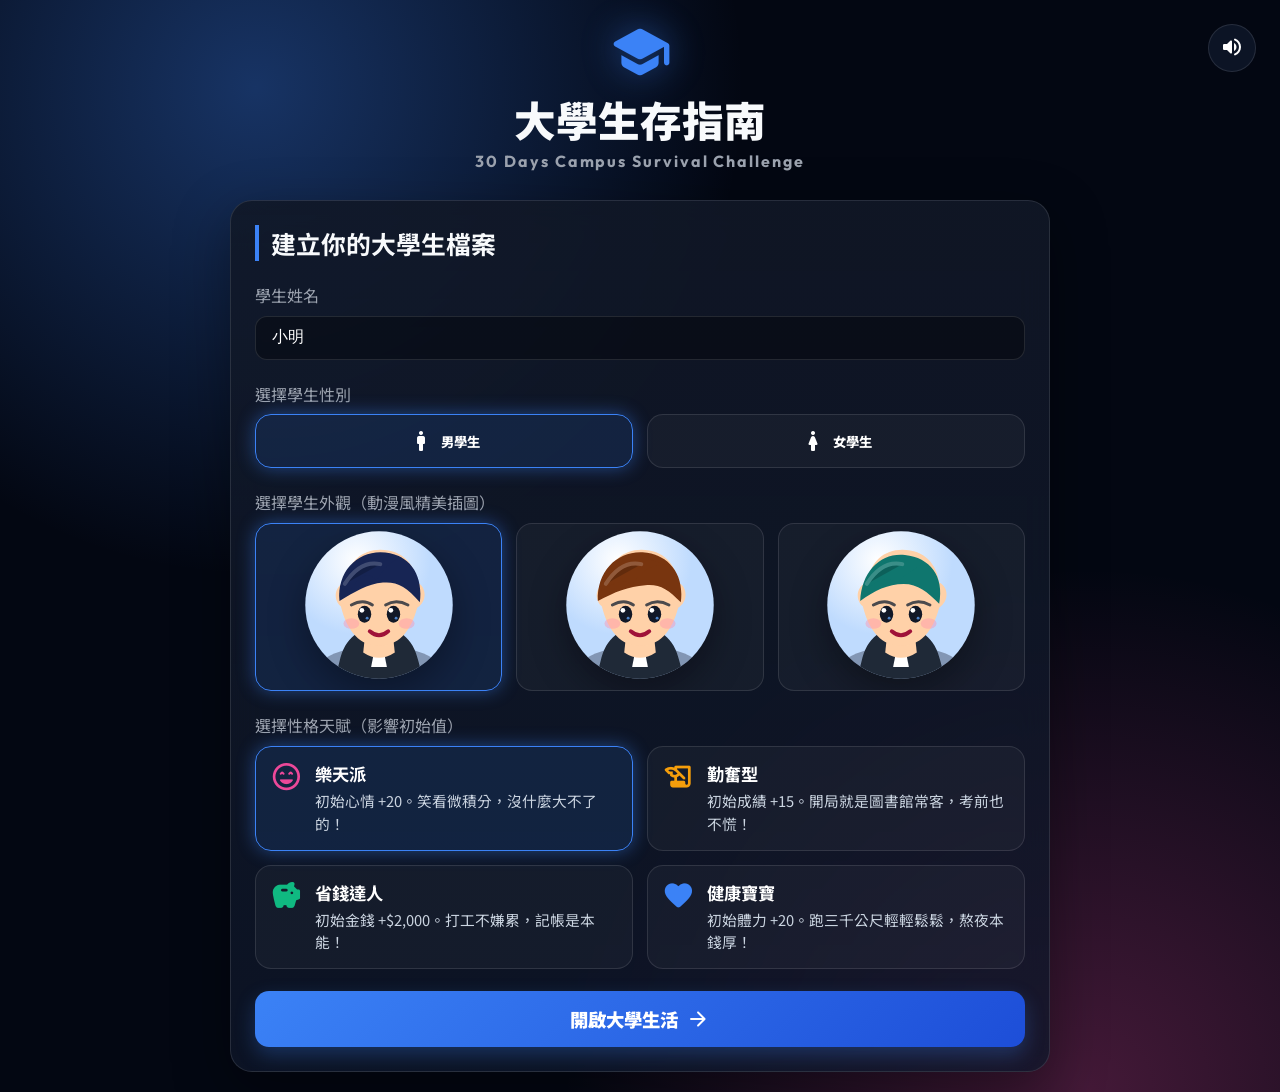
==== commit 25ba0ced: "Add files via upload" ====
--- a/index.html
+++ b/index.html
@@ -7,16 +7,13 @@
 <link href="https://fonts.googleapis.com/css2?family=Noto+Sans+TC:wght@400;500;700;900&family=Outfit:wght@400;600;800&display=swap" rel="stylesheet">
 <link href="https://fonts.googleapis.com/icon?family=Material+Icons+Round" rel="stylesheet">
 <style>
-:root{--bg:#030712;--panel:rgba(15,23,42,.82);--border:rgba(255,255,255,.10);--blue:#3b82f6;--green:#10b981;--orange:#f59e0b;--pink:#ec4899;--yellow:#eab308;--red:#fb7185;--muted:#9ca3af;--white:#f8fafc;--brown:#b45309}*{box-sizing:border-box;margin:0;padding:0}body{font-family:'Noto Sans TC',sans-serif;color:var(--white);background:radial-gradient(circle at 20% 8%,rgba(59,130,246,.35),transparent 34%),radial-gradient(circle at 85% 100%,rgba(236,72,153,.25),transparent 34%),#030712;min-height:100vh;padding:20px;overflow-x:hidden}.app-container{max-width:1280px;margin:0 auto}.screen{display:none}.active-screen{display:flex}.glass-panel{background:linear-gradient(180deg,rgba(17,24,39,.88),rgba(15,23,42,.78));border:1px solid var(--border);border-radius:22px;box-shadow:0 18px 55px rgba(0,0,0,.35);padding:24px;backdrop-filter:blur(16px)}h1{font-size:2.55rem;font-weight:900}h2{font-size:1.55rem}h3{font-size:1.22rem}p,label{color:var(--muted);line-height:1.55}.subtitle{font-family:Outfit,sans-serif;letter-spacing:.12em;color:var(--muted);font-weight:700}.logo-area{text-align:center}.logo-icon{font-size:4rem!important;color:var(--blue);filter:drop-shadow(0 0 18px rgba(59,130,246,.45))}.btn{border:0;border-radius:14px;padding:12px 18px;font-weight:900;cursor:pointer;display:inline-flex;align-items:center;justify-content:center;gap:8px;font-family:inherit;transition:.2s;font-size:1rem}.btn:hover{transform:translateY(-2px);filter:brightness(1.12)}.btn-primary{background:linear-gradient(135deg,var(--blue),#1d4ed8);color:white;box-shadow:0 8px 20px rgba(59,130,246,.28)}.btn-secondary{background:rgba(255,255,255,.07);color:white;border:1px solid var(--border)}.btn-large{font-size:1.15rem;padding:15px 22px}.sound-btn{position:fixed;right:24px;top:24px;width:48px;height:48px;border-radius:50%;z-index:20;background:var(--panel);border:1px solid var(--border);color:white;cursor:pointer}.active-card{border-color:var(--blue)!important;box-shadow:0 0 18px rgba(59,130,246,.42)!important;background:rgba(59,130,246,.12)!important}.text-blue{color:var(--blue)}.text-green{color:var(--green)}.text-orange{color:var(--orange)}.text-pink{color:var(--pink)}.text-yellow{color:var(--yellow)}
-#start-screen{min-height:92vh;align-items:center;justify-content:center;flex-direction:column;gap:26px}.start-card{width:100%;max-width:760px;display:flex;flex-direction:column;gap:22px}.start-card h2{border-left:4px solid var(--blue);padding-left:12px}.input-group{display:flex;flex-direction:column;gap:8px}input{background:rgba(0,0,0,.34);border:1px solid var(--border);color:white;border-radius:12px;padding:12px 16px;font-size:1rem;outline:none}.gender-grid,.trait-grid{display:grid;grid-template-columns:repeat(2,1fr);gap:14px;margin-top:8px}.avatar-grid{display:grid;grid-template-columns:repeat(3,1fr);gap:14px;margin-top:8px}.gender-btn,.avatar-option,.trait-card{background:rgba(255,255,255,.035);border:1px solid var(--border);color:white;border-radius:16px;padding:14px;cursor:pointer;transition:.2s;font-family:inherit}.gender-btn{display:flex;justify-content:center;align-items:center;gap:8px;font-weight:800}.avatar-option{height:160px;display:flex;align-items:center;justify-content:center}.avatar-option svg{width:145px;height:145px;filter:drop-shadow(0 10px 16px rgba(0,0,0,.28))}.trait-card{display:flex;gap:12px;align-items:flex-start}.trait-card .material-icons-round{font-size:2.05rem!important}.trait-card h3{font-size:1.08rem;margin-bottom:4px}.trait-card p{font-size:.92rem;color:#cbd5e1}.gender-btn:hover,.avatar-option:hover,.trait-card:hover{transform:translateY(-2px);background:rgba(255,255,255,.075)}
-#game-screen{flex-direction:column;gap:20px}.game-header{display:flex;justify-content:space-between;align-items:center}.student-profile{display:flex;align-items:center;gap:16px}.profile-avatar-container{width:116px;height:116px;border:3px solid var(--blue);border-radius:50%;overflow:hidden;background:#0b1220;box-shadow:0 0 25px rgba(59,130,246,.35)}.profile-avatar-container svg{width:100%;height:100%}.student-name{font-size:1.2rem;font-weight:900}.badge{display:inline-block;margin-top:6px;border-radius:999px;padding:3px 10px;font-size:.78rem;font-weight:900}.badge.optimist{border:1px solid var(--pink);color:var(--pink);background:rgba(236,72,153,.12)}.badge.studious{border:1px solid var(--orange);color:var(--orange);background:rgba(245,158,11,.12)}.badge.frugal{border:1px solid var(--green);color:var(--green);background:rgba(16,185,129,.12)}.badge.healthy{border:1px solid var(--blue);color:var(--blue);background:rgba(59,130,246,.12)}.date-container{width:330px}.date-header-row{display:flex;justify-content:space-between;margin-bottom:8px}.semester-stage{color:var(--yellow);font-weight:900}.calendar-widget{display:grid;grid-template-columns:repeat(15,1fr);gap:4px;background:rgba(0,0,0,.25);padding:7px;border-radius:12px;border:1px solid var(--border)}.calendar-day{aspect-ratio:1;border-radius:5px;display:flex;align-items:center;justify-content:center;font-size:9px;background:rgba(255,255,255,.06);color:var(--muted);font-family:Outfit,sans-serif}.calendar-day.current{background:rgba(59,130,246,.25);outline:2px solid var(--blue);color:white}.calendar-day.past{background:rgba(16,185,129,.2);color:var(--green)}.calendar-day.exam{border:1px dashed var(--red);color:var(--red)}
-.game-grid{display:grid;grid-template-columns:320px 1fr;grid-template-areas:'left action' 'left shop' 'left log';gap:20px}.stats-panel{grid-area:left;display:flex;flex-direction:column;gap:16px}.action-panel{grid-area:action}.shop-panel{grid-area:shop}.log-panel{grid-area:log}.stat-item{margin-bottom:14px}.stat-header{display:flex;justify-content:space-between;align-items:center;font-weight:900}.stat-header span:first-child{display:flex;align-items:center;gap:6px}.stat-bar{height:12px;background:rgba(0,0,0,.36);border-radius:20px;overflow:hidden;margin-top:8px;border:1px solid rgba(255,255,255,.05)}.stat-fill{height:100%;border-radius:20px;transition:.35s}.blue{background:linear-gradient(90deg,#60a5fa,var(--blue))}.green{background:linear-gradient(90deg,#34d399,var(--green))}.orange{background:linear-gradient(90deg,#fbbf24,var(--orange))}.pink{background:linear-gradient(90deg,#f472b6,var(--pink))}.brown{background:linear-gradient(90deg,#d97706,var(--brown))}.section-header{display:flex;justify-content:space-between;align-items:center;margin-bottom:16px;border-bottom:1px solid var(--border);padding-bottom:12px}.section-header span{font-size:.82rem;color:var(--muted)}.action-grid{display:grid;grid-template-columns:repeat(2,1fr);gap:16px}.action-card{background:rgba(255,255,255,.035);border:1px solid var(--border);color:white;border-radius:16px;padding:16px;text-align:left;display:flex;gap:14px;cursor:pointer;transition:.2s;font-family:inherit}.action-card:hover{transform:translateY(-3px);background:rgba(255,255,255,.075)}.action-icon-box{width:48px;height:48px;border-radius:12px;display:flex;align-items:center;justify-content:center;flex:0 0 auto}.action-icon-box .material-icons-round{font-size:1.75rem}.bg-orange{background:rgba(245,158,11,.14);color:var(--orange)}.bg-green{background:rgba(16,185,129,.14);color:var(--green)}.bg-blue{background:rgba(59,130,246,.14);color:var(--blue)}.bg-pink{background:rgba(236,72,153,.14);color:var(--pink)}.bg-yellow{background:rgba(234,179,8,.14);color:var(--yellow)}.action-details h4{font-size:1.06rem}.action-details p{font-size:.86rem;margin-top:4px}.shop-tabs{display:flex;gap:10px}.shop-tab{background:transparent;color:var(--muted);border:0;border-bottom:2px solid transparent;padding:6px 8px;font-weight:900;cursor:pointer}.shop-tab.active{color:var(--blue);border-color:var(--blue)}.shop-grid{display:grid;grid-template-columns:repeat(2,1fr);gap:14px}.shop-card,.store-card{background:rgba(0,0,0,.22);border:1px solid var(--border);border-radius:16px;padding:15px}.shop-card p,.store-card p{font-size:.85rem;margin:6px 0 12px}.shop-buy,.store-buy{display:flex;justify-content:space-between;align-items:center;border-top:1px solid rgba(255,255,255,.06);padding-top:10px}.price{color:var(--green);font-weight:900}.buffs-list{display:flex;flex-direction:column;gap:8px}.no-buffs,.buff-badge,.basket-item{background:rgba(255,255,255,.045);border:1px solid var(--border);border-radius:12px;padding:10px;font-size:.88rem}.basket-item{cursor:pointer}.basket-item:hover{background:rgba(234,179,8,.12)}.log-list{max-height:210px;overflow:auto;display:flex;flex-direction:column;gap:8px}.log-item{background:rgba(255,255,255,.035);border-left:3px solid var(--blue);border-radius:8px;padding:8px 10px;font-size:.9rem}.log-time{font-family:Outfit,sans-serif;font-weight:900;color:var(--muted);margin-right:8px}.btn-clear{background:transparent;border:0;color:var(--muted);cursor:pointer}.modal-overlay{position:fixed;inset:0;display:none;align-items:center;justify-content:center;background:rgba(3,7,18,.88);backdrop-filter:blur(8px);z-index:100;padding:18px}.modal-overlay.active{display:flex}.modal-content{width:100%;max-width:620px;max-height:90vh;overflow:auto}.modal-actions{display:flex;flex-direction:column;gap:12px;margin-top:16px}.quiz-option,.ktv-option{font-size:1.18rem!important;justify-content:flex-start!important;text-align:left;line-height:1.45}.quiz-option.correct,.ktv-option.correct{background:rgba(16,185,129,.22)!important;border-color:var(--green)!important;color:#bbf7d0}.quiz-option.wrong,.ktv-option.wrong{background:rgba(251,113,133,.18)!important;border-color:var(--red)!important;color:#fecdd3}.quiz-explain{display:none;margin-top:14px;padding:13px 15px;border:1px solid rgba(245,158,11,.26);background:rgba(245,158,11,.09);border-radius:12px;color:#fff;line-height:1.55}.question-title{font-size:1.18rem;color:white;line-height:1.65}.quiz-summary{font-size:1.1rem;color:white;line-height:1.7}.store-banner{display:flex;justify-content:space-between;align-items:center;border-bottom:2px solid var(--orange);padding-bottom:12px;margin-bottom:14px}.store-switcher{display:flex;gap:8px}.store-switch-btn{border:0;border-radius:999px;padding:7px 14px;font-weight:900;cursor:pointer;background:rgba(255,255,255,.08);color:var(--muted)}.store-switch-btn.active{background:var(--orange);color:white}.store-mini-stats{display:flex;gap:14px;background:rgba(255,255,255,.04);border:1px solid var(--border);padding:10px 13px;border-radius:12px;margin-bottom:14px}.store-shelf{display:grid;grid-template-columns:repeat(2,1fr);gap:12px;max-height:340px;overflow:auto;margin-bottom:16px}.ending-card{max-width:650px;margin:80px auto;text-align:center}.eating-content{text-align:center;max-width:400px!important}.eat-stage{position:relative;width:190px;height:190px;margin:0 auto 18px}.eat-stage svg{width:190px;height:190px}.food-fly{position:absolute;left:8px;top:15px;font-size:3rem;animation:flyFood 1.15s ease-in-out infinite}.chew{animation:chew .42s ease-in-out infinite}@keyframes flyFood{0%{transform:translate(-25px,-20px) scale(.2) rotate(-20deg);opacity:0}30%{opacity:1}75%{transform:translate(78px,70px) scale(1) rotate(15deg);opacity:1}100%{transform:translate(93px,83px) scale(.1);opacity:0}}@keyframes chew{0%,100%{transform:scale(1)}50%{transform:scale(1.05) rotate(1deg)}}@media(max-width:900px){.game-header{flex-direction:column;align-items:flex-start;gap:16px}.date-container{width:100%}.game-grid{grid-template-columns:1fr;grid-template-areas:'left' 'action' 'shop' 'log'}.action-grid,.shop-grid,.store-shelf{grid-template-columns:1fr}.gender-grid,.trait-grid{grid-template-columns:1fr}}
+:root{--bg:#030712;--panel:rgba(15,23,42,.84);--border:rgba(255,255,255,.11);--blue:#3b82f6;--green:#10b981;--orange:#f59e0b;--pink:#ec4899;--yellow:#eab308;--red:#fb7185;--muted:#9ca3af;--white:#f8fafc;--brown:#b45309}*{box-sizing:border-box;margin:0;padding:0}body{font-family:'Noto Sans TC',sans-serif;color:var(--white);background:radial-gradient(circle at 20% 8%,rgba(59,130,246,.36),transparent 34%),radial-gradient(circle at 85% 100%,rgba(236,72,153,.28),transparent 34%),#030712;min-height:100vh;padding:20px;overflow-x:hidden}.app-container{max-width:1280px;margin:0 auto}.screen{display:none}.active-screen{display:flex}.glass-panel{background:linear-gradient(180deg,rgba(17,24,39,.9),rgba(15,23,42,.78));border:1px solid var(--border);border-radius:22px;box-shadow:0 18px 55px rgba(0,0,0,.38);padding:24px;backdrop-filter:blur(16px)}h1{font-size:2.6rem;font-weight:900}h2{font-size:1.55rem}h3{font-size:1.22rem}p,label{color:var(--muted);line-height:1.55}.subtitle{font-family:Outfit,sans-serif;letter-spacing:.12em;color:var(--muted);font-weight:700}.logo-area{text-align:center}.logo-icon{font-size:4rem!important;color:var(--blue);filter:drop-shadow(0 0 18px rgba(59,130,246,.48))}.btn{border:0;border-radius:14px;padding:12px 18px;font-weight:900;cursor:pointer;display:inline-flex;align-items:center;justify-content:center;gap:8px;font-family:inherit;transition:.2s;font-size:1rem}.btn:hover{transform:translateY(-2px);filter:brightness(1.12)}.btn-primary{background:linear-gradient(135deg,var(--blue),#1d4ed8);color:white;box-shadow:0 8px 20px rgba(59,130,246,.28)}.btn-secondary{background:rgba(255,255,255,.07);color:white;border:1px solid var(--border)}.btn-large{font-size:1.15rem;padding:15px 22px}.sound-btn{position:fixed;right:24px;top:24px;width:48px;height:48px;border-radius:50%;z-index:20;background:var(--panel);border:1px solid var(--border);color:white;cursor:pointer}.active-card{border-color:var(--blue)!important;box-shadow:0 0 18px rgba(59,130,246,.45)!important;background:rgba(59,130,246,.13)!important}.text-blue{color:var(--blue)}.text-green{color:var(--green)}.text-orange{color:var(--orange)}.text-pink{color:var(--pink)}.text-yellow{color:var(--yellow)}#start-screen{min-height:92vh;align-items:center;justify-content:center;flex-direction:column;gap:26px}.start-card{width:100%;max-width:820px;display:flex;flex-direction:column;gap:22px}.start-card h2{border-left:4px solid var(--blue);padding-left:12px}.input-group{display:flex;flex-direction:column;gap:8px}input{background:rgba(0,0,0,.34);border:1px solid var(--border);color:white;border-radius:12px;padding:12px 16px;font-size:1rem;outline:none}.gender-grid,.trait-grid{display:grid;grid-template-columns:repeat(2,1fr);gap:14px;margin-top:8px}.avatar-grid{display:grid;grid-template-columns:repeat(3,1fr);gap:14px;margin-top:8px}.gender-btn,.avatar-option,.trait-card{background:rgba(255,255,255,.035);border:1px solid var(--border);color:white;border-radius:16px;padding:14px;cursor:pointer;transition:.2s;font-family:inherit}.gender-btn{display:flex;justify-content:center;align-items:center;gap:8px;font-weight:800}.avatar-option{height:168px;display:flex;align-items:center;justify-content:center;overflow:hidden}.avatar-option svg{width:158px;height:158px;filter:drop-shadow(0 14px 18px rgba(0,0,0,.34))}.trait-card{display:flex;gap:12px;align-items:flex-start}.trait-card .material-icons-round{font-size:2.05rem!important}.trait-card h3{font-size:1.08rem;margin-bottom:4px}.trait-card p{font-size:.92rem;color:#cbd5e1}.gender-btn:hover,.avatar-option:hover,.trait-card:hover{transform:translateY(-2px);background:rgba(255,255,255,.075)}#game-screen{flex-direction:column;gap:20px}.game-header{display:flex;justify-content:space-between;align-items:center}.student-profile{display:flex;align-items:center;gap:16px}.profile-avatar-container{width:128px;height:128px;border:3px solid var(--blue);border-radius:50%;overflow:hidden;background:#0b1220;box-shadow:0 0 25px rgba(59,130,246,.35)}.profile-avatar-container svg{width:100%;height:100%}.student-name{font-size:1.22rem;font-weight:900}.badge{display:inline-block;margin-top:6px;border-radius:999px;padding:3px 10px;font-size:.78rem;font-weight:900}.badge.optimist{border:1px solid var(--pink);color:var(--pink);background:rgba(236,72,153,.12)}.badge.studious{border:1px solid var(--orange);color:var(--orange);background:rgba(245,158,11,.12)}.badge.frugal{border:1px solid var(--green);color:var(--green);background:rgba(16,185,129,.12)}.badge.healthy{border:1px solid var(--blue);color:var(--blue);background:rgba(59,130,246,.12)}.date-container{width:330px}.date-header-row{display:flex;justify-content:space-between;margin-bottom:8px}.semester-stage{color:var(--yellow);font-weight:900}.calendar-widget{display:grid;grid-template-columns:repeat(15,1fr);gap:4px;background:rgba(0,0,0,.25);padding:7px;border-radius:12px;border:1px solid var(--border)}.calendar-day{aspect-ratio:1;border-radius:5px;display:flex;align-items:center;justify-content:center;font-size:9px;background:rgba(255,255,255,.06);color:var(--muted);font-family:Outfit,sans-serif}.calendar-day.current{background:rgba(59,130,246,.25);outline:2px solid var(--blue);color:white}.calendar-day.past{background:rgba(16,185,129,.2);color:var(--green)}.calendar-day.exam{border:1px dashed var(--red);color:var(--red)}.game-grid{display:grid;grid-template-columns:320px 1fr;grid-template-areas:'left action' 'left shop' 'left log';gap:20px}.stats-panel{grid-area:left;display:flex;flex-direction:column;gap:16px}.action-panel{grid-area:action}.shop-panel{grid-area:shop}.log-panel{grid-area:log}.stat-item{margin-bottom:14px}.stat-header{display:flex;justify-content:space-between;align-items:center;font-weight:900}.stat-header span:first-child{display:flex;align-items:center;gap:6px}.stat-bar{height:12px;background:rgba(0,0,0,.36);border-radius:20px;overflow:hidden;margin-top:8px;border:1px solid rgba(255,255,255,.05)}.stat-fill{height:100%;border-radius:20px;transition:.35s}.blue{background:linear-gradient(90deg,#60a5fa,var(--blue))}.green{background:linear-gradient(90deg,#34d399,var(--green))}.orange{background:linear-gradient(90deg,#fbbf24,var(--orange))}.pink{background:linear-gradient(90deg,#f472b6,var(--pink))}.brown{background:linear-gradient(90deg,#d97706,var(--brown))}.section-header{display:flex;justify-content:space-between;align-items:center;margin-bottom:16px;border-bottom:1px solid var(--border);padding-bottom:12px}.section-header span{font-size:.82rem;color:var(--muted)}.action-grid{display:grid;grid-template-columns:repeat(2,1fr);gap:16px}.action-card{background:rgba(255,255,255,.035);border:1px solid var(--border);color:white;border-radius:16px;padding:16px;text-align:left;display:flex;gap:14px;cursor:pointer;transition:.2s;font-family:inherit}.action-card:hover{transform:translateY(-3px);background:rgba(255,255,255,.075)}.action-icon-box{width:48px;height:48px;border-radius:12px;display:flex;align-items:center;justify-content:center;flex:0 0 auto}.action-icon-box .material-icons-round{font-size:1.75rem}.bg-orange{background:rgba(245,158,11,.14);color:var(--orange)}.bg-green{background:rgba(16,185,129,.14);color:var(--green)}.bg-blue{background:rgba(59,130,246,.14);color:var(--blue)}.bg-pink{background:rgba(236,72,153,.14);color:var(--pink)}.bg-yellow{background:rgba(234,179,8,.14);color:var(--yellow)}.action-details h4{font-size:1.06rem}.action-details p{font-size:.86rem;margin-top:4px}.shop-tabs{display:flex;gap:10px}.shop-tab{background:transparent;color:var(--muted);border:0;border-bottom:2px solid transparent;padding:6px 8px;font-weight:900;cursor:pointer}.shop-tab.active{color:var(--blue);border-color:var(--blue)}.shop-grid{display:grid;grid-template-columns:repeat(2,1fr);gap:14px}.shop-card,.store-card{background:rgba(0,0,0,.22);border:1px solid var(--border);border-radius:16px;padding:15px}.shop-card p,.store-card p{font-size:.85rem;margin:6px 0 12px}.shop-buy,.store-buy{display:flex;justify-content:space-between;align-items:center;border-top:1px solid rgba(255,255,255,.06);padding-top:10px}.price{color:var(--green);font-weight:900}.buffs-list{display:flex;flex-direction:column;gap:8px}.no-buffs,.buff-badge,.basket-item{background:rgba(255,255,255,.045);border:1px solid var(--border);border-radius:12px;padding:10px;font-size:.88rem}.basket-item{cursor:pointer}.basket-item:hover{background:rgba(234,179,8,.12)}.log-list{max-height:210px;overflow:auto;display:flex;flex-direction:column;gap:8px}.log-item{background:rgba(255,255,255,.035);border-left:3px solid var(--blue);border-radius:8px;padding:8px 10px;font-size:.9rem}.log-time{font-family:Outfit,sans-serif;font-weight:900;color:var(--muted);margin-right:8px}.btn-clear{background:transparent;border:0;color:var(--muted);cursor:pointer}.modal-overlay{position:fixed;inset:0;display:none;align-items:center;justify-content:center;background:rgba(3,7,18,.88);backdrop-filter:blur(8px);z-index:100;padding:18px}.modal-overlay.active{display:flex}.modal-content{width:100%;max-width:650px;max-height:90vh;overflow:auto}.modal-actions{display:flex;flex-direction:column;gap:12px;margin-top:16px}.quiz-option,.ktv-option,.work-choice{font-size:1.18rem!important;justify-content:flex-start!important;text-align:left;line-height:1.45}.quiz-option.correct,.ktv-option.correct,.work-choice.correct{background:rgba(16,185,129,.22)!important;border-color:var(--green)!important;color:#bbf7d0}.quiz-option.wrong,.ktv-option.wrong,.work-choice.wrong{background:rgba(251,113,133,.18)!important;border-color:var(--red)!important;color:#fecdd3}.quiz-explain{display:none;margin-top:14px;padding:13px 15px;border:1px solid rgba(245,158,11,.26);background:rgba(245,158,11,.09);border-radius:12px;color:#fff;line-height:1.55}.question-title{font-size:1.18rem;color:white;line-height:1.65}.quiz-summary{font-size:1.1rem;color:white;line-height:1.7}.store-banner{display:flex;justify-content:space-between;align-items:center;border-bottom:2px solid var(--orange);padding-bottom:12px;margin-bottom:14px}.store-switcher{display:flex;gap:8px}.store-switch-btn{border:0;border-radius:999px;padding:7px 14px;font-weight:900;cursor:pointer;background:rgba(255,255,255,.08);color:var(--muted)}.store-switch-btn.active{background:var(--orange);color:white}.store-mini-stats{display:flex;gap:14px;background:rgba(255,255,255,.04);border:1px solid var(--border);padding:10px 13px;border-radius:12px;margin-bottom:14px}.store-shelf{display:grid;grid-template-columns:repeat(2,1fr);gap:12px;max-height:340px;overflow:auto;margin-bottom:16px}.ending-card{max-width:650px;margin:80px auto;text-align:center}.eating-content{text-align:center;max-width:400px!important}.eat-stage{position:relative;width:190px;height:190px;margin:0 auto 18px}.eat-stage svg{width:190px;height:190px}.food-fly{position:absolute;left:8px;top:15px;font-size:3rem;animation:flyFood 1.15s ease-in-out infinite}.chew{animation:chew .42s ease-in-out infinite}@keyframes flyFood{0%{transform:translate(-25px,-20px) scale(.2) rotate(-20deg);opacity:0}30%{opacity:1}75%{transform:translate(78px,70px) scale(1) rotate(15deg);opacity:1}100%{transform:translate(93px,83px) scale(.1);opacity:0}}@keyframes chew{0%,100%{transform:scale(1)}50%{transform:scale(1.05) rotate(1deg)}}@media(max-width:900px){.game-header{flex-direction:column;align-items:flex-start;gap:16px}.date-container{width:100%}.game-grid{grid-template-columns:1fr;grid-template-areas:'left' 'action' 'shop' 'log'}.action-grid,.shop-grid,.store-shelf{grid-template-columns:1fr}.gender-grid,.trait-grid{grid-template-columns:1fr}}
 </style>
 </head>
 <body>
 <div class="app-container">
 <button id="sound-toggle" class="sound-btn" title="音效"><span class="material-icons-round">volume_up</span></button>
-<section id="start-screen" class="screen active-screen"><div class="logo-area"><span class="logo-icon material-icons-round">school</span><h1>大學生存指南</h1><p class="subtitle">30 Days Campus Survival Challenge</p></div><div class="glass-panel start-card"><h2>建立你的大學生檔案</h2><div class="input-group"><label for="player-name">學生姓名</label><input id="player-name" type="text" maxlength="8" value="小明" /></div><div><label>選擇學生性別</label><div class="gender-grid"><button class="gender-btn active-card" data-gender="male"><span class="material-icons-round">man</span>男學生</button><button class="gender-btn" data-gender="female"><span class="material-icons-round">woman</span>女學生</button></div></div><div><label>選擇學生外觀（可愛版精美插圖）</label><div class="avatar-grid"><button class="avatar-option active-card" data-avatar="1"><div id="avatar-preview-1"></div></button><button class="avatar-option" data-avatar="2"><div id="avatar-preview-2"></div></button><button class="avatar-option" data-avatar="3"><div id="avatar-preview-3"></div></button></div></div><div><label>選擇性格天賦（影響初始值）</label><div class="trait-grid"><div class="trait-card active-card" data-trait="optimist"><span class="material-icons-round text-pink">sentiment_very_satisfied</span><div><h3>樂天派</h3><p>初始心情 +20。笑看微積分，沒什麼大不了的！</p></div></div><div class="trait-card" data-trait="studious"><span class="material-icons-round text-orange">history_edu</span><div><h3>勤奮型</h3><p>初始成績 +15。開局就是圖書館常客，考前也不慌！</p></div></div><div class="trait-card" data-trait="frugal"><span class="material-icons-round text-green">savings</span><div><h3>省錢達人</h3><p>初始金錢 +$2,000。打工不嫌累，記帳是本能！</p></div></div><div class="trait-card" data-trait="healthy"><span class="material-icons-round text-blue">favorite</span><div><h3>健康寶寶</h3><p>初始體力 +20。跑三千公尺輕輕鬆鬆，熬夜本錢厚！</p></div></div></div></div><button id="start-game-btn" class="btn btn-primary btn-large">開啟大學生活 <span class="material-icons-round">arrow_forward</span></button></div></section>
+<section id="start-screen" class="screen active-screen"><div class="logo-area"><span class="logo-icon material-icons-round">school</span><h1>大學生存指南</h1><p class="subtitle">30 Days Campus Survival Challenge</p></div><div class="glass-panel start-card"><h2>建立你的大學生檔案</h2><div class="input-group"><label for="player-name">學生姓名</label><input id="player-name" type="text" maxlength="8" value="小明" /></div><div><label>選擇學生性別</label><div class="gender-grid"><button class="gender-btn active-card" data-gender="male"><span class="material-icons-round">man</span>男學生</button><button class="gender-btn" data-gender="female"><span class="material-icons-round">woman</span>女學生</button></div></div><div><label>選擇學生外觀（動漫風精美插圖）</label><div class="avatar-grid"><button class="avatar-option active-card" data-avatar="1"><div id="avatar-preview-1"></div></button><button class="avatar-option" data-avatar="2"><div id="avatar-preview-2"></div></button><button class="avatar-option" data-avatar="3"><div id="avatar-preview-3"></div></button></div></div><div><label>選擇性格天賦（影響初始值）</label><div class="trait-grid"><div class="trait-card active-card" data-trait="optimist"><span class="material-icons-round text-pink">sentiment_very_satisfied</span><div><h3>樂天派</h3><p>初始心情 +20。笑看微積分，沒什麼大不了的！</p></div></div><div class="trait-card" data-trait="studious"><span class="material-icons-round text-orange">history_edu</span><div><h3>勤奮型</h3><p>初始成績 +15。開局就是圖書館常客，考前也不慌！</p></div></div><div class="trait-card" data-trait="frugal"><span class="material-icons-round text-green">savings</span><div><h3>省錢達人</h3><p>初始金錢 +$2,000。打工不嫌累，記帳是本能！</p></div></div><div class="trait-card" data-trait="healthy"><span class="material-icons-round text-blue">favorite</span><div><h3>健康寶寶</h3><p>初始體力 +20。跑三千公尺輕輕鬆鬆，熬夜本錢厚！</p></div></div></div></div><button id="start-game-btn" class="btn btn-primary btn-large">開啟大學生活 <span class="material-icons-round">arrow_forward</span></button></div></section>
 <section id="game-screen" class="screen"><header class="game-header glass-panel"><div class="student-profile"><div id="display-avatar-container" class="profile-avatar-container"></div><div><div id="display-name" class="student-name">小明</div><div id="display-trait" class="badge optimist">樂天派</div></div></div><div class="date-container"><div class="date-header-row"><b>第 <span id="current-day">1</span> 天 / 30</b><span id="semester-text" class="semester-stage">期中考倒數 14 天</span></div><div id="calendar-grid" class="calendar-widget"></div></div></header><main class="game-grid"><aside class="stats-panel glass-panel"><h3>個人狀態</h3><div id="stats-box"></div><h4>持有增益與衣裝</h4><div id="buffs-container" class="buffs-list"></div><h4>隨身購物籃（點擊食用補給）</h4><div id="basket-container" class="buffs-list"></div></aside><section class="action-panel glass-panel"><div class="section-header"><h3>今日行動選擇</h3><span>選擇一項行動度過今天（每日固定開銷 -$300、飽食度 -20）</span></div><div class="action-grid" id="action-grid"></div></section><section class="shop-panel glass-panel"><div class="section-header"><h3>校園合作社</h3><div class="shop-tabs"><button class="shop-tab active" data-tab="items">被動增益</button><button class="shop-tab" data-tab="food">美味餐點</button><button class="shop-tab" data-tab="clothes">服裝更換</button></div></div><div id="shop-grid" class="shop-grid"></div></section><section class="log-panel glass-panel"><div class="section-header"><h3>每日生活日誌</h3><button id="clear-logs" class="btn-clear"><span class="material-icons-round">delete_sweep</span></button></div><div id="log-list" class="log-list"><div class="log-item"><span class="log-time">Day 1</span>大學生活開始了！請好好規劃時間、金錢、體力與心情。</div></div></section></main></section>
 <section id="ending-screen" class="screen"><div class="glass-panel ending-card"><span class="logo-icon material-icons-round text-yellow">workspace_premium</span><h1>挑戰結束</h1><h2 id="ending-name">努力生存型大學生</h2><p id="ending-description"></p><button id="restart-game-btn" class="btn btn-primary btn-large">重新挑戰</button></div></section>
 </div>
@@ -28,55 +25,17 @@
 <div id="eating-modal" class="modal-overlay"><div class="modal-content glass-panel eating-content"><h2 id="eating-item-title" class="text-pink">正在享用...</h2><div class="eat-stage"><div id="eating-avatar-container" class="chew"></div><div id="food-fly" class="food-fly">🍱</div></div><div id="eating-status-bubble" class="buff-badge"></div></div></div>
 <script>
 (()=>{const DAYS_TOTAL=30,$=s=>document.querySelector(s),$$=s=>document.querySelectorAll(s),rand=(a,b)=>Math.floor(Math.random()*(b-a+1))+a,clamp=n=>Math.max(0,Math.min(100,n));let soundOn=true;const traitName={optimist:'樂天派',studious:'勤奮型',frugal:'省錢達人',healthy:'健康寶寶'};const statInfo={stamina:['體力','bolt','blue'],money:['金錢','payments','green'],satiety:['飽食度','restaurant','brown'],grades:['成績','school','orange'],mood:['心情','favorite','pink']};let state={day:1,name:'小明',gender:'male',avatar:'1',trait:'optimist',stats:{stamina:100,money:10000,satiety:100,grades:50,mood:70},owned:['cloth_uniform'],equipped:'cloth_uniform',basket:[]};
-function beep(freq=520,dur=.08,type='sine',vol=.16,delay=0){if(!soundOn)return;try{const ctx=beep.ctx||(beep.ctx=new (window.AudioContext||window.webkitAudioContext)());setTimeout(()=>{const o=ctx.createOscillator(),g=ctx.createGain();o.type=type;o.frequency.value=freq;g.gain.setValueAtTime(vol,ctx.currentTime);g.gain.exponentialRampToValueAtTime(.001,ctx.currentTime+dur);o.connect(g);g.connect(ctx.destination);o.start();o.stop(ctx.currentTime+dur)},delay*1000)}catch(e){}}
-function playSound(name='click'){const map={click:[[620,.05]],success:[[660,.07],[880,.08,.08]],start:[[440,.08],[660,.08,.09],[880,.1,.18]],buy:[[700,.05],[930,.08,.07]],store711:[[988,.08],[1318,.08,.1],[1568,.12,.2]],family:[[523,.08],[659,.08,.09],[784,.12,.18]],tea:[[740,.06],[880,.06,.07],[1046,.1,.14]],wrong:[[220,.14]],quiz:[[600,.05],[760,.05,.07]],ktv:[[523,.08],[659,.08,.08],[784,.12,.16]],eat:[[760,.06],[980,.06,.08],[1180,.08,.16]]};(map[name]||map.click).forEach(n=>beep(n[0],n[1],name==='wrong'?'sawtooth':'sine',.16,n[2]||0))}
-const actions=[{id:'study',icon:'menu_book',box:'bg-orange',title:'讀書學習',desc:'回答 3 題國文、數學、歷史題目，最後結算分數。',changes:{stamina:-10,satiety:-10,mood:-5,money:-100,grades:0},type:'quiz'},{id:'work',icon:'storefront',box:'bg-green',title:'打工賺錢',desc:'超商大夜班會出現不同情境題。',changes:{stamina:-20,satiety:-15,mood:-10,money:1500,grades:-3},type:'work'},{id:'sleep',icon:'bedtime',box:'bg-blue',title:'睡覺休息',desc:'回宿舍睡到自然醒，徹底恢復體力。',changes:{stamina:30,satiety:-5,mood:5}},{id:'play',icon:'sports_esports',box:'bg-pink',title:'休閒娛樂',desc:'KTV 歌詞接龍，最後結算心情加成。',changes:{stamina:-10,satiety:-10,money:-600,mood:0,grades:-5},type:'ktv'},{id:'goshop',icon:'local_mall',box:'bg-yellow',title:'逛便利商店',desc:'前往 7-11 或全家，買鮮食與零食放入購物籃。',changes:{stamina:-3,mood:5},type:'store'},{id:'gotea',icon:'local_cafe',box:'bg-pink',title:'買手搖飲料',desc:'購買可不可、得正、五十嵐等飲品。',changes:{stamina:-3,mood:10},type:'tea'}];
+function beep(freq=520,dur=.08,type='sine',vol=.24,delay=0){if(!soundOn)return;try{const ctx=beep.ctx||(beep.ctx=new (window.AudioContext||window.webkitAudioContext)());setTimeout(()=>{const o=ctx.createOscillator(),g=ctx.createGain();o.type=type;o.frequency.value=freq;g.gain.setValueAtTime(vol,ctx.currentTime);g.gain.exponentialRampToValueAtTime(.001,ctx.currentTime+dur);o.connect(g);g.connect(ctx.destination);o.start();o.stop(ctx.currentTime+dur)},delay*1000)}catch(e){}}
+function playSound(name='click'){const map={click:[[620,.05]],success:[[660,.07],[880,.08,.08]],start:[[440,.08],[660,.08,.09],[880,.1,.18]],buy:[[700,.05],[930,.08,.07]],store711:[[988,.08],[1318,.08,.1],[1568,.12,.2]],family:[[523,.08],[659,.08,.09],[784,.12,.18]],tea:[[740,.06],[880,.06,.07],[1046,.1,.14]],wrong:[[220,.14]],quiz:[[600,.05],[760,.05,.07]],ktv:[[523,.08],[659,.08,.08],[784,.12,.16]],eat:[[760,.06],[980,.06,.08],[1180,.08,.16]]};(map[name]||map.click).forEach(n=>beep(n[0],n[1],name==='wrong'?'sawtooth':'sine',.24,n[2]||0))}
 const outfitColor={cloth_uniform:'#1f2937',cloth_hoodie:'#60a5fa',cloth_apron:'#10b981',cloth_gown:'#f59e0b',cloth_jacket:'#ec4899',cloth_pajamas:'#f9a8d4',cloth_biker:'#111827',cloth_detective:'#a16207',cloth_cyber:'#9333ea',cloth_astronaut:'#e5e7eb',cloth_sakura:'#fb7185',cloth_sport:'#22c55e'};
-function avatarSVG(type='1',gender='male',outfit='cloth_uniform'){
- const idx=Math.max(0,Math.min(2,Number(type)-1));
- const skin=gender==='female'?'#ffd6cf':'#ffd1a8';
- const blush='#fb7185';
- const clip=`clip_${gender}_${type}_${outfit}`.replace(/[^a-zA-Z0-9_]/g,'');
- const cloth=outfitColor[outfit]||'#334155';
- const palettes={
-  male:[
-   {hair:'#111827',back:'',front:'M27 47 C30 24 45 14 62 17 C78 19 91 31 93 50 C82 39 74 36 65 39 C54 31 41 36 27 47',bang:'M35 50 C44 35 55 28 67 32 C58 38 54 47 50 55 C47 44 41 46 35 50'},
-   {hair:'#7c2d12',back:'',front:'M26 48 C31 25 47 15 63 17 C80 19 92 32 92 52 C80 45 75 36 63 40 C53 31 40 39 26 48',bang:'M38 51 C45 32 62 29 77 39 C67 38 59 49 54 57 C52 46 45 47 38 51'},
-   {hair:'#1d4ed8',back:'',front:'M29 49 C32 28 48 18 64 20 C82 22 91 36 90 54 C80 45 70 42 62 43 C52 42 43 46 29 49',bang:'M37 52 C45 36 58 32 72 37 C64 41 58 48 54 58 C49 49 44 49 37 52'}
-  ],
-  female:[
-   {hair:'#4a2511',back:'M26 98 C18 65 23 23 59 17 C95 23 102 66 94 99 C80 90 42 90 26 98',front:'M26 53 C29 28 45 16 61 17 C78 18 92 32 94 55 C82 45 74 38 64 40 C55 35 41 43 26 53',bang:'M35 55 C42 35 58 29 74 35 C65 39 60 48 55 58 C50 48 43 50 35 55'},
-   {hair:'#6d28d9',back:'M20 84 C13 58 25 25 53 19 L67 19 C96 25 108 58 100 84 C91 72 87 55 84 39 C72 50 50 50 36 39 C33 55 29 72 20 84',front:'M25 51 C31 27 47 16 63 18 C81 20 94 35 94 56 C78 46 72 39 62 41 C51 35 40 45 25 51',bang:'M38 55 C44 37 58 30 74 38 C65 40 60 50 55 59 C50 49 43 50 38 55'},
-   {hair:'#be185d',back:'M24 98 C17 67 22 31 55 18 C84 16 101 46 96 96 C78 91 42 91 24 98',front:'M26 53 C31 28 47 18 63 18 C81 20 93 36 93 56 C82 47 74 40 65 41 C55 34 42 45 26 53',bang:'M37 55 C45 36 59 31 75 39 C65 41 59 48 53 58 C49 48 43 50 37 55'}
-  ]
- };
- const faceShape=gender==='female'?'M33 58 C28 52 29 44 35 42 C37 27 48 21 61 21 C76 21 85 29 87 42 C94 45 94 55 87 60 C83 78 72 89 60 89 C48 89 38 78 33 58Z':'M32 58 C27 53 28 45 34 42 C37 29 48 22 61 22 C75 22 84 30 87 43 C94 45 94 55 88 60 C84 78 73 89 60 89 C47 89 37 78 32 58Z';
- const eyes=gender==='female'?'<ellipse cx="49" cy="64" rx="4.4" ry="5.4" fill="#111827"/><ellipse cx="71" cy="64" rx="4.4" ry="5.4" fill="#111827"/><circle cx="47.5" cy="61.8" r="1.6" fill="white"/><circle cx="69.5" cy="61.8" r="1.6" fill="white"/>':'<ellipse cx="49" cy="65" rx="4.1" ry="4.8" fill="#111827"/><ellipse cx="71" cy="65" rx="4.1" ry="4.8" fill="#111827"/><circle cx="47.8" cy="63" r="1.5" fill="white"/><circle cx="69.8" cy="63" r="1.5" fill="white"/>';
- const hair=palettes[gender][idx];
- const outfitStyle={
-  cloth_uniform:{shape:`<path d="M33 102 C39 84 81 84 87 102 L93 124 H27Z" fill="${cloth}"/><path d="M48 86 L60 101 L72 86 L82 104 L38 104Z" fill="#f8fafc"/><path d="M55 93 L60 102 L65 93" fill="#ef4444"/>`,extra:''},
-  cloth_hoodie:{shape:`<path d="M30 103 C35 84 85 84 90 103 L96 124 H24Z" fill="${cloth}"/><path d="M45 88 C48 81 72 81 75 88 C70 96 50 96 45 88Z" fill="#dbeafe" opacity=".75"/><path d="M46 102 L46 115 M74 102 L74 115" stroke="#fff" stroke-width="2" opacity=".55"/>`,extra:''},
-  cloth_apron:{shape:`<path d="M32 102 C38 85 82 85 88 102 L93 124 H27Z" fill="#f1f5f9"/><path d="M43 88 H77 L82 123 H38Z" fill="${cloth}"/><path d="M48 98 H72" stroke="#bbf7d0" stroke-width="3"/>`,extra:''},
-  cloth_gown:{shape:`<path d="M30 101 C37 84 83 84 90 101 L98 124 H22Z" fill="${cloth}"/><path d="M42 89 L60 111 L78 89" fill="none" stroke="#fff7ed" stroke-width="5"/><circle cx="60" cy="104" r="5" fill="#facc15"/>`,extra:'<path d="M38 18 H82 L60 8Z" fill="#f59e0b"/><rect x="48" y="18" width="24" height="6" rx="3" fill="#92400e"/>'},
-  cloth_jacket:{shape:`<path d="M31 103 C38 84 82 84 89 103 L96 124 H24Z" fill="${cloth}"/><path d="M48 87 H72 L75 123 H45Z" fill="#111827" opacity=".9"/><path d="M35 95 H47 M73 95 H85" stroke="#f9a8d4" stroke-width="4"/>`,extra:''},
-  cloth_pajamas:{shape:`<path d="M30 103 C35 84 85 84 90 103 L96 124 H24Z" fill="${cloth}"/><circle cx="45" cy="99" r="3" fill="#fff" opacity=".8"/><circle cx="58" cy="107" r="3" fill="#fff" opacity=".8"/><circle cx="74" cy="98" r="3" fill="#fff" opacity=".8"/>`,extra:'<circle cx="41" cy="36" r="8" fill="#f9a8d4"/><circle cx="79" cy="36" r="8" fill="#f9a8d4"/>'},
-  cloth_biker:{shape:`<path d="M30 101 C38 84 82 84 90 101 L96 124 H24Z" fill="${cloth}"/><path d="M44 88 L78 122 M76 88 L42 122" stroke="#94a3b8" stroke-width="3"/><circle cx="60" cy="103" r="4" fill="#e5e7eb"/>`,extra:''},
-  cloth_detective:{shape:`<path d="M28 102 C36 84 84 84 92 102 L99 124 H21Z" fill="${cloth}"/><path d="M42 88 H78 L72 124 H48Z" fill="#fef3c7" opacity=".9"/><path d="M37 91 H83" stroke="#78350f" stroke-width="4"/>`,extra:'<path d="M39 25 H81 L72 17 H48Z" fill="#92400e"/><rect x="34" y="25" width="52" height="7" rx="3" fill="#451a03"/>'},
-  cloth_cyber:{shape:`<path d="M30 102 C37 84 83 84 90 102 L98 124 H22Z" fill="${cloth}"/><path d="M42 92 H78" stroke="#22d3ee" stroke-width="4"/><path d="M48 105 H72" stroke="#f0abfc" stroke-width="3"/><circle cx="60" cy="98" r="5" fill="#22d3ee"/>`,extra:'<path d="M83 66 L99 62" stroke="#22d3ee" stroke-width="4"/><circle cx="99" cy="62" r="5" fill="#22d3ee"/>'},
-  cloth_astronaut:{shape:`<path d="M29 102 C35 83 85 83 91 102 L98 124 H22Z" fill="#e5e7eb"/><path d="M46 91 H74 L78 117 H42Z" fill="#93c5fd" opacity=".7"/><circle cx="60" cy="104" r="6" fill="#3b82f6"/>`,extra:'<circle cx="60" cy="61" r="47" fill="none" stroke="#dbeafe" stroke-width="5" opacity=".75"/>'},
-  cloth_sakura:{shape:`<path d="M30 102 C37 84 83 84 90 102 L97 124 H23Z" fill="${cloth}"/><path d="M45 90 L60 107 L75 90" fill="none" stroke="#fff1f2" stroke-width="5"/><text x="75" y="104" font-size="13">🌸</text>`,extra:''},
-  cloth_sport:{shape:`<path d="M31 102 C38 85 82 85 89 102 L96 124 H24Z" fill="${cloth}"/><path d="M43 90 H77" stroke="#dcfce7" stroke-width="5"/><text x="54" y="109" font-size="13" fill="#fff">7</text>`,extra:''}
- }[outfit]||{};
- const femaleExtra=gender==='female'&&idx===1?'<circle cx="26" cy="59" r="10" fill="'+hair.hair+'"/><circle cx="94" cy="59" r="10" fill="'+hair.hair+'"/>':'';
- const maleExtra=gender==='male'&&idx===2?'<path d="M38 30 C48 18 68 18 82 31" stroke="#93c5fd" stroke-width="3" fill="none" opacity=".8"/>':'';
- return `<svg viewBox="0 0 120 120" xmlns="http://www.w3.org/2000/svg"><defs><clipPath id="${clip}"><circle cx="60" cy="60" r="56"/></clipPath><linearGradient id="bg_${clip}" x1="0" y1="0" x2="1" y2="1"><stop stop-color="#eff6ff"/><stop offset="1" stop-color="#bfdbfe"/></linearGradient></defs><circle cx="60" cy="60" r="56" fill="url(#bg_${clip})"/><g clip-path="url(#${clip})"><circle cx="23" cy="25" r="18" fill="#fff" opacity=".35"/><circle cx="95" cy="94" r="28" fill="#93c5fd" opacity=".18"/><rect x="0" y="86" width="120" height="38" fill="#0f172a"/>${outfitStyle.shape||''}<path d="M52 82 H68 L72 100 H48Z" fill="${skin}"/><path d="${hair.back}" fill="${hair.hair}"/>${femaleExtra}<path d="${faceShape}" fill="${skin}"/>${eyes}<circle cx="39" cy="72" r="5" fill="${blush}" opacity=".32"/><circle cx="81" cy="72" r="5" fill="${blush}" opacity=".32"/><path d="M53 78 Q60 84 67 78" fill="none" stroke="#7f1d1d" stroke-width="3" stroke-linecap="round"/><path d="${hair.front}" fill="${hair.hair}"/><path d="${hair.bang}" fill="${hair.hair}" opacity=".96"/>${maleExtra}${outfitStyle.extra||''}</g></svg>`
-}
+function avatarSVG(type='1',gender='male',outfit='cloth_uniform'){const idx=Number(type)-1;const skin=gender==='female'?'#ffd7c8':'#ffd1a8';const cheek='#ff8fab';const cloth=outfitColor[outfit]||'#1f2937';const tie=outfit==='cloth_gown'?'#fde68a':outfit==='cloth_cyber'?'#22d3ee':outfit==='cloth_sakura'?'#f9a8d4':'#ffffff';const hairStyles={male:[{c:'#172554',back:'M30 57 C28 35 43 20 61 20 C82 20 94 36 91 58 C81 46 73 42 63 43 C51 44 42 50 30 57Z',front:'M30 52 C37 29 55 17 74 25 C68 28 63 33 58 42 C53 33 44 38 38 50 C35 45 32 48 30 52Z'},{c:'#78350f',back:'M28 57 C27 34 43 19 62 20 C80 21 94 35 91 58 C81 48 75 44 64 45 C51 46 41 50 28 57Z',front:'M30 50 C40 28 59 18 79 30 C68 29 60 35 54 45 C49 39 39 43 30 50Z'},{c:'#0f766e',back:'M29 57 C30 34 45 20 63 22 C82 24 93 38 89 59 C80 50 73 44 62 44 C50 44 40 49 29 57Z',front:'M31 51 C38 31 56 17 77 27 C72 34 63 35 57 44 C51 37 41 41 31 51Z'}],female:[{c:'#7c2d12',back:'M24 63 C23 34 40 17 61 17 C84 17 99 37 94 68 C83 57 78 47 69 45 C58 54 43 47 24 63Z',front:'M31 50 C38 28 54 21 67 23 C60 29 52 37 48 48 C44 42 36 45 31 50Z',extra:'<path d="M25 62 C18 83 25 104 42 107" fill="none" stroke="HAIRC" stroke-width="14" stroke-linecap="round"/><path d="M94 63 C102 82 96 103 79 107" fill="none" stroke="HAIRC" stroke-width="14" stroke-linecap="round"/>'},{c:'#581c87',back:'M25 61 C24 34 41 17 62 18 C84 19 98 38 93 66 C82 54 77 45 67 44 C57 51 43 48 25 61Z',front:'M30 50 C37 30 55 19 75 28 C66 31 59 37 54 47 C48 39 38 43 30 50Z',extra:'<circle cx="25" cy="71" r="13" fill="HAIRC"/><circle cx="95" cy="71" r="13" fill="HAIRC"/><circle cx="25" cy="71" r="6" fill="#f9a8d4"/><circle cx="95" cy="71" r="6" fill="#f9a8d4"/>'},{c:'#be185d',back:'M24 63 C24 35 42 18 63 19 C83 20 98 38 94 68 C83 58 75 49 66 46 C56 55 42 50 24 63Z',front:'M30 51 C37 30 54 20 75 29 C67 34 58 38 52 48 C47 41 39 44 30 51Z',extra:'<path d="M27 68 C22 88 34 102 50 99" fill="none" stroke="HAIRC" stroke-width="11" stroke-linecap="round"/><path d="M92 68 C98 88 86 102 70 99" fill="none" stroke="HAIRC" stroke-width="11" stroke-linecap="round"/>'}]};const h=hairStyles[gender][idx]||hairStyles[gender][0];const extra=(h.extra||'').replaceAll('HAIRC',h.c);let deco='';if(outfit==='cloth_astronaut')deco='<circle cx="60" cy="64" r="42" fill="rgba(147,197,253,.13)" stroke="#93c5fd" stroke-width="4"/><circle cx="84" cy="55" r="4" fill="#93c5fd"/>';if(outfit==='cloth_cyber')deco='<path d="M82 70 L98 67" stroke="#22d3ee" stroke-width="4" stroke-linecap="round"/><circle cx="98" cy="67" r="5" fill="#22d3ee"/><path d="M43 98 L77 98" stroke="#22d3ee" stroke-width="3"/>';if(outfit==='cloth_sakura')deco='<text x="76" y="93" font-size="15">🌸</text><text x="33" y="93" font-size="13">🌸</text>';if(outfit==='cloth_pajamas')deco='<text x="75" y="94" font-size="16">🐰</text>';if(outfit==='cloth_jacket')deco='<path d="M38 93 H82" stroke="#fff" stroke-width="3" opacity=".7"/>';return `<svg viewBox="0 0 120 120" xmlns="http://www.w3.org/2000/svg"><defs><clipPath id="circleClip"><circle cx="60" cy="60" r="56"/></clipPath><radialGradient id="bgGrad" cx="35%" cy="20%"><stop offset="0" stop-color="#ffffff"/><stop offset="1" stop-color="#bfdbfe"/></radialGradient></defs><circle cx="60" cy="60" r="56" fill="url(#bgGrad)"/><g clip-path="url(#circleClip)"><ellipse cx="60" cy="111" rx="48" ry="20" fill="#020617" opacity=".32"/>${extra}<path d="M30 103 C34 84 46 77 60 77 C74 77 86 84 90 103 L96 126 H24Z" fill="${cloth}"/><path d="M48 81 L60 101 L72 81" fill="#f8fafc" opacity=".95"/><path d="M58 87 H62 L66 107 H54Z" fill="${tie}"/><path d="M50 78 H70 L72 96 Q60 104 48 96Z" fill="${skin}"/><path d="M31 61 C25 56 26 46 34 43 C37 27 47 18 61 18 C78 18 87 29 89 43 C96 46 97 57 89 62 C84 81 74 91 60 91 C46 91 36 81 31 61Z" fill="${skin}"/><path d="${h.back}" fill="${h.c}"/><path d="${h.front}" fill="${h.c}"/><path d="M39 60 Q48 55 55 60" fill="none" stroke="#1f2937" stroke-width="2.2" stroke-linecap="round" opacity=".8"/><path d="M65 60 Q73 55 82 60" fill="none" stroke="#1f2937" stroke-width="2.2" stroke-linecap="round" opacity=".8"/><ellipse cx="49" cy="67" rx="5.1" ry="6.4" fill="#111827"/><ellipse cx="71" cy="67" rx="5.1" ry="6.4" fill="#111827"/><circle cx="47" cy="64" r="1.8" fill="#fff"/><circle cx="69" cy="64" r="1.8" fill="#fff"/><circle cx="51" cy="70" r="1.1" fill="#60a5fa" opacity=".75"/><circle cx="73" cy="70" r="1.1" fill="#60a5fa" opacity=".75"/><ellipse cx="39" cy="74" rx="6" ry="4" fill="${cheek}" opacity=".42"/><ellipse cx="81" cy="74" rx="6" ry="4" fill="${cheek}" opacity=".42"/><path d="M53 80 Q60 86 67 80" fill="none" stroke="#9f1239" stroke-width="3" stroke-linecap="round"/><path d="M34 44 C43 30 52 27 61 29" stroke="#ffffff" stroke-width="3" opacity=".18" stroke-linecap="round"/>${deco}</g></svg>`}
+const actions=[{id:'study',icon:'menu_book',box:'bg-orange',title:'讀書學習',desc:'回答 3 題國文、數學、歷史題目，最後結算分數。',changes:{stamina:-10,satiety:-10,mood:-5,money:-100,grades:0},type:'quiz'},{id:'work',icon:'storefront',box:'bg-green',title:'打工賺錢',desc:'超商大夜班會出現不同情境題，選完會給解析。',changes:{stamina:-20,satiety:-15,mood:-10,money:1500,grades:-3},type:'work'},{id:'sleep',icon:'bedtime',box:'bg-blue',title:'睡覺休息',desc:'回宿舍睡到自然醒，徹底恢復體力。',changes:{stamina:30,satiety:-5,mood:5}},{id:'play',icon:'sports_esports',box:'bg-pink',title:'休閒娛樂',desc:'KTV 歌詞接龍，最後結算心情加成。',changes:{stamina:-10,satiety:-10,money:-600,mood:0,grades:-5},type:'ktv'},{id:'goshop',icon:'local_mall',box:'bg-yellow',title:'逛便利商店',desc:'前往 7-11 或全家，買鮮食與零食放入購物籃。',changes:{stamina:-3,mood:5},type:'store'},{id:'gotea',icon:'local_cafe',box:'bg-pink',title:'買手搖飲料',desc:'購買可不可、得正、五十嵐等飲品。',changes:{stamina:-3,mood:10},type:'tea'}];
 const shop={items:[{id:'coffee',name:'提神咖啡',price:300,desc:'購買後體力 +3，適合熬夜前補一下。',effect:{stamina:3}},{id:'textbook',name:'微積分聖經',price:1200,desc:'購買後成績 +4，讀書比較有方向。',effect:{grades:4}},{id:'chair',name:'人體工學椅',price:2000,desc:'購買後體力 +10，久坐讀書比較不累。',effect:{stamina:10}},{id:'counseling',name:'心理諮商服務',price:800,desc:'購買後心情 +40，壓力太大時很有用。',effect:{mood:40}}],food:[{id:'food_riceball',name:'超商三角御飯糰',price:45,desc:'食用後飽食度 +20',effect:{satiety:20},emoji:'🍙'},{id:'food_bento',name:'台鐵排骨便當',price:100,desc:'食用後飽食度 +50、體力 +5',effect:{satiety:50,stamina:5},emoji:'🍱'},{id:'food_pizza',name:'豪華芝心比薩',price:250,desc:'食用後飽食度 +80、心情 +15',effect:{satiety:80,mood:15},emoji:'🍕'}],clothes:[{id:'cloth_uniform',name:'校園經典制服',price:0,desc:'普通制服，免費裝備，無額外效果',effect:{}},{id:'cloth_hoodie',name:'藍色棉花糖帽T',price:800,desc:'柔軟可愛，購買後體力 +5',effect:{stamina:5}},{id:'cloth_apron',name:'幸運打工圍裙',price:2000,desc:'打工風格，購買後金錢 +300',effect:{money:300}},{id:'cloth_gown',name:'黃金學術袍',price:3000,desc:'學霸感滿滿，購買後成績 +8',effect:{grades:8}},{id:'cloth_jacket',name:'潮牌粉色防風夾克',price:4500,desc:'拍照很好看，購買後心情 +10',effect:{mood:10}},{id:'cloth_pajamas',name:'粉紅兔兔睡衣',price:1500,desc:'超萌睡衣，購買後心情 +12',effect:{mood:12}},{id:'cloth_biker',name:'黑色機車防摔服',price:3500,desc:'帥氣實用，購買後體力 +8',effect:{stamina:8}},{id:'cloth_detective',name:'英倫神探風衣',price:2800,desc:'有推理感，購買後成績 +6',effect:{grades:6}},{id:'cloth_cyber',name:'賽博霓虹外套',price:6000,desc:'未來感十足，購買後心情 +15',effect:{mood:15}},{id:'cloth_astronaut',name:'星際小太空服',price:8000,desc:'最吸睛服裝，購買後體力 +10、心情 +10',effect:{stamina:10,mood:10}},{id:'cloth_sakura',name:'櫻花學園外套',price:2600,desc:'日系可愛風，購買後心情 +8',effect:{mood:8}},{id:'cloth_sport',name:'活力運動套裝',price:2200,desc:'青春運動風，購買後體力 +12',effect:{stamina:12}}]};
 const stores={711:{title:'7-ELEVEN 便利商店',sound:'store711',items:[{name:'御飯糰鮪魚',price:45,desc:'快速補充能量，飽食度 +20',effect:{satiety:20},emoji:'🍙'},{name:'大亨堡',price:49,desc:'熱狗加麵包，飽食度 +25、心情 +3',effect:{satiety:25,mood:3},emoji:'🌭'},{name:'關東煮套餐',price:85,desc:'冬天必吃，飽食度 +40、心情 +8',effect:{satiety:40,mood:8},emoji:'🍢'},{name:'CITY CAFE 拿鐵',price:65,desc:'上課前提神，體力 +10、心情 +5',effect:{stamina:10,mood:5},emoji:'☕'},{name:'雞胸肉沙拉',price:89,desc:'健康選擇，飽食度 +35、體力 +8',effect:{satiety:35,stamina:8},emoji:'🥗'},{name:'布丁',price:35,desc:'甜點療癒，心情 +12',effect:{mood:12},emoji:'🍮'}]},familymart:{title:'全家便利商店',sound:'family',items:[{name:'夯番薯',price:39,desc:'香甜又便宜，飽食度 +30、心情 +5',effect:{satiety:30,mood:5},emoji:'🍠'},{name:'媽媽煮藝便當',price:95,desc:'像家裡味道，飽食度 +55、心情 +8',effect:{satiety:55,mood:8},emoji:'🍱'},{name:'Fami霜淇淋',price:49,desc:'飯後甜點，心情 +18、飽食度 +8',effect:{mood:18,satiety:8},emoji:'🍦'},{name:'茶葉蛋兩顆',price:30,desc:'便宜蛋白質，飽食度 +18、體力 +5',effect:{satiety:18,stamina:5},emoji:'🥚'},{name:'明太子飯糰',price:49,desc:'鹹香好吃，飽食度 +24、心情 +4',effect:{satiety:24,mood:4},emoji:'🍙'},{name:'舒跑',price:30,desc:'運動後補充，體力 +12',effect:{stamina:12},emoji:'🥤'}]}};
-const teaItems=[{brand:'可不可熟成紅茶',name:'熟成紅茶',price:35,desc:'經典茶香，心情 +10',effect:{mood:10},emoji:'🧋'},{brand:'可不可熟成紅茶',name:'白玉歐蕾',price:65,desc:'白玉Q彈，心情 +18、飽食度 +8',effect:{mood:18,satiety:8},emoji:'🧋'},{brand:'得正',name:'春烏龍',price:40,desc:'清香回甘，心情 +12',effect:{mood:12},emoji:'🍵'},{brand:'得正',name:'芝士奶蓋春烏龍',price:70,desc:'奶蓋濃郁，心情 +22、飽食度 +10',effect:{mood:22,satiety:10},emoji:'🧋'},{brand:'五十嵐',name:'珍珠奶茶',price:60,desc:'經典珍奶，心情 +18、飽食度 +12',effect:{mood:18,satiety:12},emoji:'🧋'},{brand:'五十嵐',name:'四季春青茶',price:35,desc:'清爽解膩，心情 +9',effect:{mood:9},emoji:'🍵'},{brand:'清心福全',name:'蜂蜜綠茶',price:45,desc:'甜甜提神，心情 +14、體力 +3',effect:{mood:14,stamina:3},emoji:'🥤'},{brand:'迷客夏',name:'珍珠紅茶拿鐵',price:75,desc:'濃厚鮮奶，心情 +24、飽食度 +12',effect:{mood:24,satiety:12},emoji:'🧋'}];
+const teaItems=[{brand:'可不可熟成紅茶',name:'熟成紅茶',price:35,desc:'經典茶香，心情 +10',effect:{mood:10},emoji:'🧋'},{brand:'可不可熟成紅茶',name:'白玉歐蕾',price:65,desc:'白玉Q彈，心情 +18、飽食度 +8',effect:{mood:18,satiety:8},emoji:'🧋'},{brand:'得正',name:'春烏龍',price:40,desc:'清香回甘，心情 +12',effect:{mood:12},emoji:'🍵'},{brand:'得正',name:'芝士奶蓋春烏龍',price:70,desc:'奶蓋濃郁，心情 +22、飽食度 +10',effect:{mood:22,satiety:10},emoji:'🧋'},{brand:'五十嵐',name:'珍珠奶茶',price:60,desc:'經典珍奶，心情 +18、飽食度 +12',effect:{mood:18,satiety:12},emoji:'🧋'},{brand:'五十嵐',name:'四季春青茶',price:35,desc:'清爽解膩，心情 +9',effect:{mood:9},emoji:'🍵'}];
 const studyQuestions=[{sub:'國文',q:'「床前明月光，疑是地上霜」的作者是誰？',opts:['李白','杜甫','白居易','王維'],ans:0,exp:'這句出自李白的〈靜夜思〉，描寫夜晚看到月光時產生思鄉之情。'},{sub:'數學',q:'若 3x + 6 = 21，請問 x 等於多少？',opts:['3','5','7','9'],ans:1,exp:'3x+6=21，先兩邊減 6 得 3x=15，再除以 3，所以 x=5。'},{sub:'歷史',q:'辛亥革命後建立的政體是？',opts:['秦朝','中華民國','唐朝','清朝'],ans:1,exp:'辛亥革命推翻清朝帝制，之後建立中華民國。'},{sub:'國文',q:'「近朱者赤，近墨者黑」主要在說明什麼？',opts:['環境會影響人','顏色很重要','讀書要專心','天氣會變化'],ans:0,exp:'這句成語表示一個人容易受到周遭環境與朋友影響。'},{sub:'數學',q:'一個三角形的內角和是多少度？',opts:['90度','180度','270度','360度'],ans:1,exp:'平面三角形的三個內角相加一定是 180 度。'},{sub:'歷史',q:'台灣在 1895 年因哪一個條約割讓給日本？',opts:['馬關條約','南京條約','辛丑條約','巴黎和約'],ans:0,exp:'1895年清朝與日本簽訂馬關條約，台灣被割讓給日本。'}];
-const ktvQuestions=[{song:'周杰倫〈晴天〉',q:'故事的小黃花，從出生那年就飄著，請接下一句：',opts:['童年的盪鞦韆，隨記憶一直晃到現在','天青色等煙雨，而我在等你','我一路向北，離開有你的季節','雨下整夜，我的愛溢出就像雨水'],ans:0,exp:'下一句是「童年的盪鞦韆，隨記憶一直晃到現在」。'},{song:'五月天〈倔強〉',q:'「我和我最後的倔強」後面是？',opts:['握緊雙手絕對不放','最美的願望一定最瘋狂','逆風的方向更適合飛翔','不怕千萬人阻擋'],ans:0,exp:'歌詞接的是「握緊雙手絕對不放」。'},{song:'告五人〈披星戴月的想你〉',q:'「突如其來的美夢」後面較接近哪句？',opts:['是你離開以後的想念','像一場不會醒的夢','關於你我閉口不談','城市裡忽然下起雨'],ans:1,exp:'這題考的是歌曲氛圍與歌詞記憶，正解選「像一場不會醒的夢」。'},{song:'周杰倫〈稻香〉',q:'「還記得你說家是唯一的城堡」後面是？',opts:['隨著稻香河流繼續奔跑','微微笑 小時候的夢我知道','不要哭讓螢火蟲帶著你逃跑','鄉間的歌謠永遠的依靠'],ans:0,exp:'下一句是「隨著稻香河流繼續奔跑」。'},{song:'韋禮安〈如果可以〉',q:'「如果可以，我想和你回到那天相遇」下一句較接近？',opts:['讓時間停止 那一場雨','讓我再次擁抱你','把故事重新寫起','讓我留在你身邊'],ans:0,exp:'正解是「讓時間停止 那一場雨」。'}];
-const workEvents=[{desc:'凌晨客人突然很多，貨架也還沒補完，你會怎麼做？',opts:[['先處理結帳人潮，再補貨', {money:300,mood:3}, '你保持冷靜，店長稱讚你反應好。'],['直接躲到倉庫休息', {money:-200,mood:-10}, '被店長發現偷懶，薪水被扣。'],['跟客人吵架', {money:-300,mood:-15}, '客訴讓你心情變差。']]},{desc:'客人發現咖啡機故障，排隊的人開始抱怨，你會怎麼做？',opts:[['先道歉並貼公告，請客人改選其他飲品',{money:250,mood:5},'處理得很穩，降低衝突。'],['假裝沒看到',{mood:-12},'抱怨變多，你壓力上升。'],['直接關店',{money:-500,mood:-8},'店長非常傻眼。']]},{desc:'交班前發現收銀短少 100 元，你會怎麼做？',opts:[['立刻回報並一起核對',{money:200,grades:1},'誠實處理，店長願意協助。'],['偷偷補自己的錢',{money:-100,mood:-5},'雖然解決了，但你很心累。'],['裝作不知道',{money:-200,mood:-10},'隔天被查出來，印象變差。']]}];
+const ktvQuestions=[{song:'周杰倫〈晴天〉',q:'故事的小黃花，從出生那年就飄著，請接下一句：',opts:['童年的盪鞦韆，隨記憶一直晃到現在','天青色等煙雨，而我在等你','我一路向北，離開有你的季節','雨下整夜，我的愛溢出就像雨水'],ans:0,exp:'下一句是「童年的盪鞦韆，隨記憶一直晃到現在」。'},{song:'五月天〈倔強〉',q:'「我和我最後的倔強」後面是？',opts:['握緊雙手絕對不放','最美的願望一定最瘋狂','逆風的方向更適合飛翔','不怕千萬人阻擋'],ans:0,exp:'歌詞接的是「握緊雙手絕對不放」。'},{song:'周杰倫〈稻香〉',q:'「還記得你說家是唯一的城堡」後面是？',opts:['隨著稻香河流繼續奔跑','微微笑 小時候的夢我知道','不要哭讓螢火蟲帶著你逃跑','鄉間的歌謠永遠的依靠'],ans:0,exp:'下一句是「隨著稻香河流繼續奔跑」。'}];
+const workEvents=[{desc:'凌晨客人突然很多，貨架也還沒補完，你會怎麼做？',opts:[['先處理結帳人潮，再補貨',{money:300,mood:3},'你保持冷靜，店長稱讚你反應好。','解析：服務業遇到尖峰時，最重要是先處理顧客等待問題，讓結帳流程順暢後再補貨。'],['直接躲到倉庫休息',{money:-200,mood:-10},'被店長發現偷懶，薪水被扣。','解析：逃避問題會讓顧客等待更久，也會影響主管對你的信任。'],['跟客人吵架',{money:-300,mood:-15},'客訴讓你心情變差。','解析：面對抱怨要先安撫，直接吵架通常會讓事情更嚴重。']]},{desc:'客人發現咖啡機故障，排隊的人開始抱怨，你會怎麼做？',opts:[['先道歉並貼公告，請客人改選其他飲品',{money:250,mood:5},'處理得很穩，降低衝突。','解析：先道歉、說明狀況並提供替代方案，是最安全也最有效的處理方式。'],['假裝沒看到',{mood:-12},'抱怨變多，你壓力上升。','解析：忽略問題會讓客人更不滿，也會讓現場更混亂。'],['直接關店',{money:-500,mood:-8},'店長非常傻眼。','解析：問題只在咖啡機，不需要停止整間店營業，處理要符合比例。']]},{desc:'交班前發現收銀短少 100 元，你會怎麼做？',opts:[['立刻回報並一起核對',{money:200,grades:1},'誠實處理，店長願意協助。','解析：金錢問題要透明處理，主動回報可以避免誤會，也展現責任感。'],['偷偷補自己的錢',{money:-100,mood:-5},'雖然解決了，但你很心累。','解析：自己補錢不一定能找出真正原因，下次可能還會發生。'],['裝作不知道',{money:-200,mood:-10},'隔天被查出來，印象變差。','解析：逃避會讓信任降低，交班紀錄和回報比裝沒事更重要。']]}];
 function resetStatsByTrait(){state.stats={stamina:100,money:10000,satiety:100,grades:50,mood:70};if(state.trait==='optimist')state.stats.mood=90;if(state.trait==='studious')state.stats.grades=65;if(state.trait==='frugal')state.stats.money=12000;if(state.trait==='healthy')state.stats.stamina=100}
 function applyEffects(effects){Object.entries(effects).forEach(([k,v])=>{if(k==='money')state.stats.money=Math.max(0,state.stats.money+v);else state.stats[k]=clamp((state.stats[k]||0)+v)});updateUI()}function daily(){applyEffects({money:-300,satiety:-20})}function addLog(text){$('#log-list').insertAdjacentHTML('beforeend',`<div class="log-item"><span class="log-time">Day ${state.day}</span>${text}</div>`);$('#log-list').scrollTop=$('#log-list').scrollHeight}function nextDay(){if(state.day>=DAYS_TOTAL)return showEnding();state.day++;updateUI()}function showEnding(){$('#game-screen').classList.remove('active-screen');$('#ending-screen').classList.add('active-screen');$('#ending-name').textContent=state.stats.grades>=85?'學霸型大學生':state.stats.money>=13000?'打工理財型大學生':state.stats.mood>=85?'快樂生活型大學生':'努力生存型大學生';$('#ending-description').textContent=`30天結束！最後數值：體力 ${state.stats.stamina}、金錢 $${state.stats.money.toLocaleString()}、成績 ${state.stats.grades}、心情 ${state.stats.mood}。`}
 function findItem(id){return [...shop.items,...shop.food,...shop.clothes].find(x=>x.id===id)}function updateUI(){if(!$('#current-day'))return;$('#current-day').textContent=state.day;const remain=DAYS_TOTAL-state.day;$('#semester-text').textContent=remain<=7?`期末考倒數 ${remain} 天`:(state.day<15?'期中考倒數 14 天':'期末考倒數 14 天');$('#display-name').textContent=state.name;$('#display-trait').textContent=traitName[state.trait];$('#display-trait').className=`badge ${state.trait}`;$('#display-avatar-container').innerHTML=avatarSVG(state.avatar,state.gender,state.equipped);$('#stats-box').innerHTML=Object.entries(statInfo).map(([k,[name,icon,color]])=>{let val=state.stats[k],show=k==='money'?'$'+val.toLocaleString():val+'/100',w=k==='money'?Math.min(val/16000*100,100):val;return `<div class="stat-item"><div class="stat-header"><span><span class="material-icons-round">${icon}</span>${name}</span><b>${show}</b></div><div class="stat-bar"><div class="stat-fill ${color}" style="width:${w}%"></div></div></div>`}).join('');$('#calendar-grid').innerHTML=Array.from({length:30},(_,i)=>`<div class="calendar-day ${i+1<state.day?'past':i+1===state.day?'current':''} ${[15,30].includes(i+1)?'exam':''}">${i+1}</div>`).join('');$('#buffs-container').innerHTML=state.owned.length?state.owned.map(id=>`<div class="buff-badge">🎒 ${findItem(id)?.name||id}${id===state.equipped?'（穿著中）':''}</div>`).join(''):'<div class="no-buffs">無道具增益，快去商店逛逛！</div>';$('#basket-container').innerHTML=state.basket.length?state.basket.map((it,i)=>`<div class="basket-item" data-eat="${i}">${it.emoji||'🍱'} ${it.name}：${it.desc}</div>`).join(''):'<div class="no-buffs">購物籃空空如也，快去買點東西吧！</div>';['store','teashop'].forEach(prefix=>{let m=$(`#${prefix}-val-money`),mo=$(`#${prefix}-val-mood`),c=$(`#${prefix}-val-basket-count`);if(m)m.textContent=state.stats.money.toLocaleString();if(mo)mo.textContent=state.stats.mood;if(c)c.textContent=state.basket.length})}
@@ -84,10 +43,10 @@
 function handleAction(a){playSound('click');if(a.type==='quiz')return startQuiz(a);if(a.type==='ktv')return startKTV(a);if(a.type==='work')return openWork(a);if(a.type==='store'){daily();applyEffects(a.changes);openStore();addLog('你前往便利商店，可以選購食物放入購物籃。');return}if(a.type==='tea'){daily();applyEffects(a.changes);openTea();addLog('你前往手搖飲料街，可以選購飲料放入購物籃。');return}daily();applyEffects(a.changes);addLog(`完成行動：${a.title}，數值已更新。`);playSound('success');nextDay()}
 function runQuestionModal(kind,questions,baseChanges,finishText){let modal=$(`#${kind}-modal`),progress=$(`#${kind}-progress`),qEl=$(`#${kind}-question`),optsEl=$(`#${kind}-options`),exEl=$(`#${kind}-explain`),nextBtn=$(`#${kind}-next-btn`);let qs=[...questions].sort(()=>Math.random()-.5).slice(0,3),idx=0,score=0,answered=false;function show(){answered=false;let item=qs[idx];progress.textContent=`第 ${idx+1} / 3 題`;qEl.innerHTML=kind==='quiz'?`科目：<b class="text-orange">${item.sub}</b><br>${item.q}`:`歌曲：<b class="text-pink">${item.song}</b><br>${item.q}`;optsEl.innerHTML=item.opts.map((o,i)=>`<button class="btn btn-secondary ${kind==='quiz'?'quiz-option':'ktv-option'}" data-i="${i}">${String.fromCharCode(65+i)}. ${o}</button>`).join('');exEl.style.display='none';exEl.innerHTML='';nextBtn.style.display='none';nextBtn.textContent=idx===2?'看結果':'下一題';optsEl.querySelectorAll('button').forEach(btn=>btn.onclick=()=>{if(answered)return;answered=true;let ok=+btn.dataset.i===item.ans;if(ok){score++;btn.classList.add('correct');playSound('success')}else{btn.classList.add('wrong');optsEl.querySelector(`[data-i="${item.ans}"]`).classList.add('correct');playSound('wrong')}exEl.innerHTML=`<b>正確答案：</b>${item.opts[item.ans]}<br><b>解析：</b>${item.exp}`;exEl.style.display='block';nextBtn.style.display='inline-flex'})}function finish(){daily();let plus=kind==='quiz'?score*8:score*10;let penalty=(3-score)*2;let effects={...baseChanges};if(kind==='quiz'){effects.grades=(effects.grades||0)+plus-penalty}else{effects.mood=(effects.mood||0)+plus;effects.grades=(effects.grades||0)-penalty}applyEffects(effects);qEl.innerHTML=`<div class="quiz-summary">挑戰完成！<br>答對 <b class="text-green">${score}</b> / 3 題。<br>${kind==='quiz'?`成績 +${plus}，答錯扣分 -${penalty}`:`心情 +${plus}，答錯造成成績 -${penalty}`}。</div>`;optsEl.innerHTML='';exEl.style.display='none';nextBtn.textContent='完成並前進下一天';nextBtn.style.display='inline-flex';nextBtn.onclick=()=>{modal.classList.remove('active');addLog(finishText(score,plus,penalty));nextDay()}}nextBtn.onclick=()=>{idx++;idx<3?show():finish()};playSound(kind==='quiz'?'quiz':'ktv');modal.classList.add('active');show()}
 function startQuiz(a){runQuestionModal('quiz',studyQuestions,a.changes,(s,p,pen)=>`讀書學習完成，答對 ${s}/3 題，成績 +${p}，答錯扣分 -${pen}。`)}function startKTV(a){runQuestionModal('ktv',ktvQuestions,a.changes,(s,p,pen)=>`KTV 歌詞接龍完成，答對 ${s}/3 題，心情 +${p}，成績扣分 -${pen}。`)}
-function openWork(a){playSound('store711');let ev=workEvents[rand(0,workEvents.length-1)];$('#work-desc').textContent=ev.desc;$('#work-choices').innerHTML=ev.opts.map((o,i)=>`<button class="btn btn-secondary work-choice" data-i="${i}">${o[0]}</button>`).join('');$$('.work-choice').forEach(b=>b.onclick=()=>{daily();applyEffects(a.changes);let choice=ev.opts[+b.dataset.i];applyEffects(choice[1]);addLog(`打工事件：${choice[2]}`);$('#work-modal').classList.remove('active');playSound('success');nextDay()});$('#work-modal').classList.add('active')}
+function openWork(a){playSound('store711');let ev=workEvents[rand(0,workEvents.length-1)];$('#work-desc').textContent=ev.desc;$('#work-choices').innerHTML=ev.opts.map((o,i)=>`<button class="btn btn-secondary work-choice" data-i="${i}">${o[0]}</button>`).join('')+`<div id="work-explain" class="quiz-explain"></div><button id="work-next-btn" class="btn btn-primary" style="width:100%;margin-top:10px;display:none">完成並前進下一天</button>`;$$('.work-choice').forEach(b=>b.onclick=()=>{$$('.work-choice').forEach(x=>x.disabled=true);daily();applyEffects(a.changes);let choice=ev.opts[+b.dataset.i];applyEffects(choice[1]);b.classList.add(+b.dataset.i===0?'correct':'wrong');$('#work-explain').innerHTML=`<b>選擇結果：</b>${choice[2]}<br><b>${choice[3]}</b>`;$('#work-explain').style.display='block';$('#work-next-btn').style.display='inline-flex';playSound(+b.dataset.i===0?'success':'wrong');$('#work-next-btn').onclick=()=>{addLog(`打工事件：${choice[2]} ${choice[3]}`);$('#work-modal').classList.remove('active');nextDay()}});$('#work-modal').classList.add('active')}
 function renderStore(name='711'){$$('.store-switch-btn').forEach(b=>b.classList.toggle('active',b.dataset.store===name));let st=stores[name];playSound(st.sound);$('#store-title').textContent=st.title;$('#store-shelf').innerHTML=st.items.map((it,i)=>`<div class="store-card"><h4>${it.emoji} ${it.name}</h4><p>${it.desc}</p><div class="store-buy"><span class="price">$${it.price}</span><button class="btn btn-secondary store-buy-btn" data-store="${name}" data-i="${i}">加入購物籃</button></div></div>`).join('');updateUI()}function openStore(){renderStore('711');$('#convenience-modal').classList.add('active')}function openTea(){playSound('tea');$('#teashop-shelf').innerHTML=teaItems.map((it,i)=>`<div class="store-card"><h4>${it.emoji} ${it.brand}｜${it.name}</h4><p>${it.desc}</p><div class="store-buy"><span class="price">$${it.price}</span><button class="btn btn-secondary tea-buy-btn" data-i="${i}">加入購物籃</button></div></div>`).join('');updateUI();$('#teashop-modal').classList.add('active')}function buyStoreProduct(it){if(state.stats.money<it.price){playSound('wrong');return addLog('金錢不足，無法購買！')}state.stats.money-=it.price;state.basket.push(it);playSound('buy');addLog(`加入購物籃：${it.name}。`);updateUI()}
 function buyItem(item,cat){if(!item)return;if(cat==='clothes'&&state.owned.includes(item.id)){state.equipped=item.id;addLog(`已更換服裝：${item.name}，角色外觀已變更。`);playSound('success');renderShop(cat);updateUI();return}if(cat!=='food'&&state.owned.includes(item.id))return;if(state.stats.money<item.price){playSound('wrong');return addLog('金錢不足，無法購買！')}state.stats.money-=item.price;if(cat==='food')state.basket.push({...item});else{state.owned.push(item.id);if(cat==='clothes')state.equipped=item.id;applyEffects(item.effect)}playSound('buy');addLog(cat==='clothes'?`購買並穿上：${item.name}，角色外觀已變更。`:`購買：${item.name}。`);renderShop(cat);updateUI()}function eatItem(i){const item=state.basket.splice(i,1)[0];if(!item)return;applyEffects(item.effect);$('#eating-item-title').textContent=`正在享用：${item.name}`;$('#eating-avatar-container').innerHTML=avatarSVG(state.avatar,state.gender,state.equipped);$('#food-fly').textContent=item.emoji||'🍱';$('#eating-status-bubble').textContent=item.desc;$('#eating-modal').classList.add('active');playSound('eat');setTimeout(()=>$('#eating-modal').classList.remove('active'),1800);addLog(`食用：${item.name}，${item.desc}。`);updateUI()}
-function init(){for(let i=1;i<=3;i++)$('#avatar-preview-'+i).innerHTML=avatarSVG(String(i),state.gender);$$('.gender-btn').forEach(b=>b.onclick=()=>{$$('.gender-btn').forEach(x=>x.classList.remove('active-card'));b.classList.add('active-card');state.gender=b.dataset.gender;for(let i=1;i<=3;i++)$('#avatar-preview-'+i).innerHTML=avatarSVG(String(i),state.gender)});$$('.avatar-option').forEach(b=>b.onclick=()=>{$$('.avatar-option').forEach(x=>x.classList.remove('active-card'));b.classList.add('active-card');state.avatar=b.dataset.avatar;playSound('click')});$$('.trait-card').forEach(c=>c.onclick=()=>{$$('.trait-card').forEach(x=>x.classList.remove('active-card'));c.classList.add('active-card');state.trait=c.dataset.trait;playSound('click')});$('#start-game-btn').onclick=()=>{playSound('start');state.name=$('#player-name').value.trim()||'玩家';resetStatsByTrait();$('#start-screen').classList.remove('active-screen');$('#game-screen').classList.add('active-screen');updateUI();addLog('大學生活開始了！')};document.addEventListener('click',e=>{let ab=e.target.closest('[data-action]');if(ab)handleAction(actions.find(a=>a.id===ab.dataset.action));let bb=e.target.closest('.buy-btn');if(bb)buyItem(findItem(bb.dataset.id),bb.dataset.cat);let eat=e.target.closest('[data-eat]');if(eat)eatItem(+eat.dataset.eat);let sb=e.target.closest('.store-buy-btn');if(sb)buyStoreProduct(stores[sb.dataset.store].items[+sb.dataset.i]);let tb=e.target.closest('.tea-buy-btn');if(tb)buyStoreProduct(teaItems[+tb.dataset.i])});$$('.shop-tab').forEach(t=>t.onclick=()=>switchShopTab(t.dataset.tab));$$('.store-switch-btn').forEach(t=>t.onclick=()=>renderStore(t.dataset.store));$('#leave-store-btn').onclick=()=>{$('#convenience-modal').classList.remove('active');nextDay()};$('#leave-teashop-btn').onclick=()=>{$('#teashop-modal').classList.remove('active');nextDay()};$('#clear-logs').onclick=()=>$('#log-list').innerHTML='';$('#restart-game-btn').onclick=()=>location.reload();$('#sound-toggle').onclick=()=>{soundOn=!soundOn;$('#sound-toggle span').textContent=soundOn?'volume_up':'volume_off';if(soundOn)playSound('click')};renderActions();renderShop('items');updateUI()}document.readyState==='loading'?document.addEventListener('DOMContentLoaded',init):init();})();
+function init(){for(let i=1;i<=3;i++)$('#avatar-preview-'+i).innerHTML=avatarSVG(String(i),state.gender);$$('.gender-btn').forEach(b=>b.onclick=()=>{$$('.gender-btn').forEach(x=>x.classList.remove('active-card'));b.classList.add('active-card');state.gender=b.dataset.gender;for(let i=1;i<=3;i++)$('#avatar-preview-'+i).innerHTML=avatarSVG(String(i),state.gender);playSound('click')});$$('.avatar-option').forEach(b=>b.onclick=()=>{$$('.avatar-option').forEach(x=>x.classList.remove('active-card'));b.classList.add('active-card');state.avatar=b.dataset.avatar;playSound('click')});$$('.trait-card').forEach(c=>c.onclick=()=>{$$('.trait-card').forEach(x=>x.classList.remove('active-card'));c.classList.add('active-card');state.trait=c.dataset.trait;playSound('click')});$('#start-game-btn').onclick=()=>{playSound('start');state.name=$('#player-name').value.trim()||'玩家';resetStatsByTrait();$('#start-screen').classList.remove('active-screen');$('#game-screen').classList.add('active-screen');updateUI();addLog('大學生活開始了！')};document.addEventListener('click',e=>{let ab=e.target.closest('[data-action]');if(ab)handleAction(actions.find(a=>a.id===ab.dataset.action));let bb=e.target.closest('.buy-btn');if(bb)buyItem(findItem(bb.dataset.id),bb.dataset.cat);let eat=e.target.closest('[data-eat]');if(eat)eatItem(+eat.dataset.eat);let sb=e.target.closest('.store-buy-btn');if(sb)buyStoreProduct(stores[sb.dataset.store].items[+sb.dataset.i]);let tb=e.target.closest('.tea-buy-btn');if(tb)buyStoreProduct(teaItems[+tb.dataset.i])});$$('.shop-tab').forEach(t=>t.onclick=()=>switchShopTab(t.dataset.tab));$$('.store-switch-btn').forEach(t=>t.onclick=()=>renderStore(t.dataset.store));$('#leave-store-btn').onclick=()=>{$('#convenience-modal').classList.remove('active');nextDay()};$('#leave-teashop-btn').onclick=()=>{$('#teashop-modal').classList.remove('active');nextDay()};$('#clear-logs').onclick=()=>$('#log-list').innerHTML='';$('#restart-game-btn').onclick=()=>location.reload();$('#sound-toggle').onclick=()=>{soundOn=!soundOn;$('#sound-toggle span').textContent=soundOn?'volume_up':'volume_off';if(soundOn)playSound('click')};renderActions();renderShop('items');updateUI()}document.readyState==='loading'?document.addEventListener('DOMContentLoaded',init):init();})();
 </script>
 </body>
 </html>
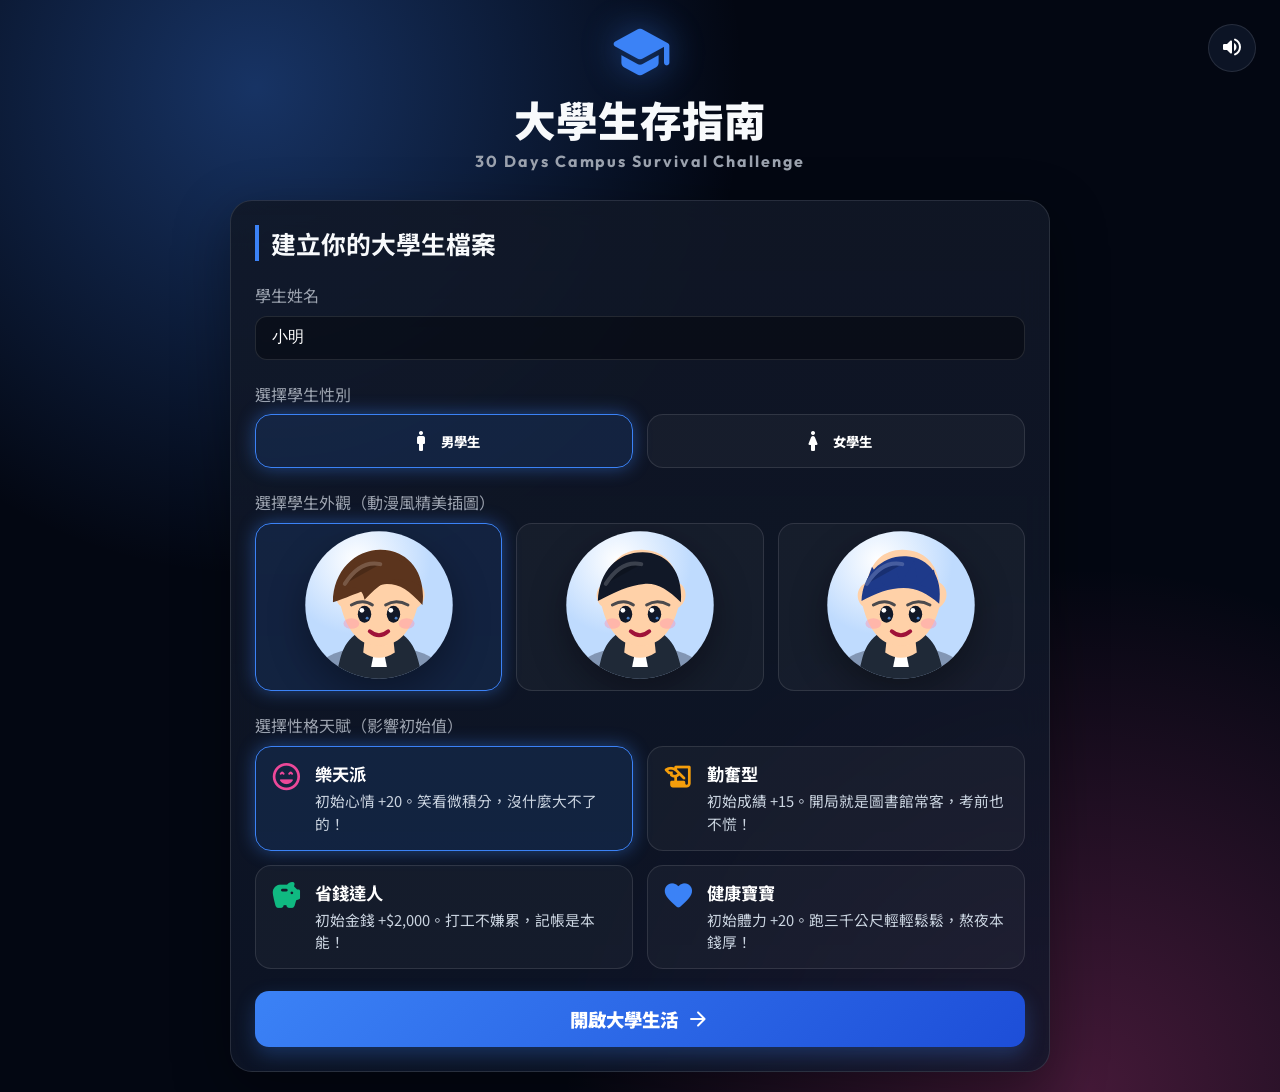
==== commit 95a18786: "Add files via upload" ====
--- a/index.html
+++ b/index.html
@@ -8,6 +8,11 @@
 <link href="https://fonts.googleapis.com/icon?family=Material+Icons+Round" rel="stylesheet">
 <style>
 :root{--bg:#030712;--panel:rgba(15,23,42,.84);--border:rgba(255,255,255,.11);--blue:#3b82f6;--green:#10b981;--orange:#f59e0b;--pink:#ec4899;--yellow:#eab308;--red:#fb7185;--muted:#9ca3af;--white:#f8fafc;--brown:#b45309}*{box-sizing:border-box;margin:0;padding:0}body{font-family:'Noto Sans TC',sans-serif;color:var(--white);background:radial-gradient(circle at 20% 8%,rgba(59,130,246,.36),transparent 34%),radial-gradient(circle at 85% 100%,rgba(236,72,153,.28),transparent 34%),#030712;min-height:100vh;padding:20px;overflow-x:hidden}.app-container{max-width:1280px;margin:0 auto}.screen{display:none}.active-screen{display:flex}.glass-panel{background:linear-gradient(180deg,rgba(17,24,39,.9),rgba(15,23,42,.78));border:1px solid var(--border);border-radius:22px;box-shadow:0 18px 55px rgba(0,0,0,.38);padding:24px;backdrop-filter:blur(16px)}h1{font-size:2.6rem;font-weight:900}h2{font-size:1.55rem}h3{font-size:1.22rem}p,label{color:var(--muted);line-height:1.55}.subtitle{font-family:Outfit,sans-serif;letter-spacing:.12em;color:var(--muted);font-weight:700}.logo-area{text-align:center}.logo-icon{font-size:4rem!important;color:var(--blue);filter:drop-shadow(0 0 18px rgba(59,130,246,.48))}.btn{border:0;border-radius:14px;padding:12px 18px;font-weight:900;cursor:pointer;display:inline-flex;align-items:center;justify-content:center;gap:8px;font-family:inherit;transition:.2s;font-size:1rem}.btn:hover{transform:translateY(-2px);filter:brightness(1.12)}.btn-primary{background:linear-gradient(135deg,var(--blue),#1d4ed8);color:white;box-shadow:0 8px 20px rgba(59,130,246,.28)}.btn-secondary{background:rgba(255,255,255,.07);color:white;border:1px solid var(--border)}.btn-large{font-size:1.15rem;padding:15px 22px}.sound-btn{position:fixed;right:24px;top:24px;width:48px;height:48px;border-radius:50%;z-index:20;background:var(--panel);border:1px solid var(--border);color:white;cursor:pointer}.active-card{border-color:var(--blue)!important;box-shadow:0 0 18px rgba(59,130,246,.45)!important;background:rgba(59,130,246,.13)!important}.text-blue{color:var(--blue)}.text-green{color:var(--green)}.text-orange{color:var(--orange)}.text-pink{color:var(--pink)}.text-yellow{color:var(--yellow)}#start-screen{min-height:92vh;align-items:center;justify-content:center;flex-direction:column;gap:26px}.start-card{width:100%;max-width:820px;display:flex;flex-direction:column;gap:22px}.start-card h2{border-left:4px solid var(--blue);padding-left:12px}.input-group{display:flex;flex-direction:column;gap:8px}input{background:rgba(0,0,0,.34);border:1px solid var(--border);color:white;border-radius:12px;padding:12px 16px;font-size:1rem;outline:none}.gender-grid,.trait-grid{display:grid;grid-template-columns:repeat(2,1fr);gap:14px;margin-top:8px}.avatar-grid{display:grid;grid-template-columns:repeat(3,1fr);gap:14px;margin-top:8px}.gender-btn,.avatar-option,.trait-card{background:rgba(255,255,255,.035);border:1px solid var(--border);color:white;border-radius:16px;padding:14px;cursor:pointer;transition:.2s;font-family:inherit}.gender-btn{display:flex;justify-content:center;align-items:center;gap:8px;font-weight:800}.avatar-option{height:168px;display:flex;align-items:center;justify-content:center;overflow:hidden}.avatar-option svg{width:158px;height:158px;filter:drop-shadow(0 14px 18px rgba(0,0,0,.34))}.trait-card{display:flex;gap:12px;align-items:flex-start}.trait-card .material-icons-round{font-size:2.05rem!important}.trait-card h3{font-size:1.08rem;margin-bottom:4px}.trait-card p{font-size:.92rem;color:#cbd5e1}.gender-btn:hover,.avatar-option:hover,.trait-card:hover{transform:translateY(-2px);background:rgba(255,255,255,.075)}#game-screen{flex-direction:column;gap:20px}.game-header{display:flex;justify-content:space-between;align-items:center}.student-profile{display:flex;align-items:center;gap:16px}.profile-avatar-container{width:128px;height:128px;border:3px solid var(--blue);border-radius:50%;overflow:hidden;background:#0b1220;box-shadow:0 0 25px rgba(59,130,246,.35)}.profile-avatar-container svg{width:100%;height:100%}.student-name{font-size:1.22rem;font-weight:900}.badge{display:inline-block;margin-top:6px;border-radius:999px;padding:3px 10px;font-size:.78rem;font-weight:900}.badge.optimist{border:1px solid var(--pink);color:var(--pink);background:rgba(236,72,153,.12)}.badge.studious{border:1px solid var(--orange);color:var(--orange);background:rgba(245,158,11,.12)}.badge.frugal{border:1px solid var(--green);color:var(--green);background:rgba(16,185,129,.12)}.badge.healthy{border:1px solid var(--blue);color:var(--blue);background:rgba(59,130,246,.12)}.date-container{width:330px}.date-header-row{display:flex;justify-content:space-between;margin-bottom:8px}.semester-stage{color:var(--yellow);font-weight:900}.calendar-widget{display:grid;grid-template-columns:repeat(15,1fr);gap:4px;background:rgba(0,0,0,.25);padding:7px;border-radius:12px;border:1px solid var(--border)}.calendar-day{aspect-ratio:1;border-radius:5px;display:flex;align-items:center;justify-content:center;font-size:9px;background:rgba(255,255,255,.06);color:var(--muted);font-family:Outfit,sans-serif}.calendar-day.current{background:rgba(59,130,246,.25);outline:2px solid var(--blue);color:white}.calendar-day.past{background:rgba(16,185,129,.2);color:var(--green)}.calendar-day.exam{border:1px dashed var(--red);color:var(--red)}.game-grid{display:grid;grid-template-columns:320px 1fr;grid-template-areas:'left action' 'left shop' 'left log';gap:20px}.stats-panel{grid-area:left;display:flex;flex-direction:column;gap:16px}.action-panel{grid-area:action}.shop-panel{grid-area:shop}.log-panel{grid-area:log}.stat-item{margin-bottom:14px}.stat-header{display:flex;justify-content:space-between;align-items:center;font-weight:900}.stat-header span:first-child{display:flex;align-items:center;gap:6px}.stat-bar{height:12px;background:rgba(0,0,0,.36);border-radius:20px;overflow:hidden;margin-top:8px;border:1px solid rgba(255,255,255,.05)}.stat-fill{height:100%;border-radius:20px;transition:.35s}.blue{background:linear-gradient(90deg,#60a5fa,var(--blue))}.green{background:linear-gradient(90deg,#34d399,var(--green))}.orange{background:linear-gradient(90deg,#fbbf24,var(--orange))}.pink{background:linear-gradient(90deg,#f472b6,var(--pink))}.brown{background:linear-gradient(90deg,#d97706,var(--brown))}.section-header{display:flex;justify-content:space-between;align-items:center;margin-bottom:16px;border-bottom:1px solid var(--border);padding-bottom:12px}.section-header span{font-size:.82rem;color:var(--muted)}.action-grid{display:grid;grid-template-columns:repeat(2,1fr);gap:16px}.action-card{background:rgba(255,255,255,.035);border:1px solid var(--border);color:white;border-radius:16px;padding:16px;text-align:left;display:flex;gap:14px;cursor:pointer;transition:.2s;font-family:inherit}.action-card:hover{transform:translateY(-3px);background:rgba(255,255,255,.075)}.action-icon-box{width:48px;height:48px;border-radius:12px;display:flex;align-items:center;justify-content:center;flex:0 0 auto}.action-icon-box .material-icons-round{font-size:1.75rem}.bg-orange{background:rgba(245,158,11,.14);color:var(--orange)}.bg-green{background:rgba(16,185,129,.14);color:var(--green)}.bg-blue{background:rgba(59,130,246,.14);color:var(--blue)}.bg-pink{background:rgba(236,72,153,.14);color:var(--pink)}.bg-yellow{background:rgba(234,179,8,.14);color:var(--yellow)}.action-details h4{font-size:1.06rem}.action-details p{font-size:.86rem;margin-top:4px}.shop-tabs{display:flex;gap:10px}.shop-tab{background:transparent;color:var(--muted);border:0;border-bottom:2px solid transparent;padding:6px 8px;font-weight:900;cursor:pointer}.shop-tab.active{color:var(--blue);border-color:var(--blue)}.shop-grid{display:grid;grid-template-columns:repeat(2,1fr);gap:14px}.shop-card,.store-card{background:rgba(0,0,0,.22);border:1px solid var(--border);border-radius:16px;padding:15px}.shop-card p,.store-card p{font-size:.85rem;margin:6px 0 12px}.shop-buy,.store-buy{display:flex;justify-content:space-between;align-items:center;border-top:1px solid rgba(255,255,255,.06);padding-top:10px}.price{color:var(--green);font-weight:900}.buffs-list{display:flex;flex-direction:column;gap:8px}.no-buffs,.buff-badge,.basket-item{background:rgba(255,255,255,.045);border:1px solid var(--border);border-radius:12px;padding:10px;font-size:.88rem}.basket-item{cursor:pointer}.basket-item:hover{background:rgba(234,179,8,.12)}.log-list{max-height:210px;overflow:auto;display:flex;flex-direction:column;gap:8px}.log-item{background:rgba(255,255,255,.035);border-left:3px solid var(--blue);border-radius:8px;padding:8px 10px;font-size:.9rem}.log-time{font-family:Outfit,sans-serif;font-weight:900;color:var(--muted);margin-right:8px}.btn-clear{background:transparent;border:0;color:var(--muted);cursor:pointer}.modal-overlay{position:fixed;inset:0;display:none;align-items:center;justify-content:center;background:rgba(3,7,18,.88);backdrop-filter:blur(8px);z-index:100;padding:18px}.modal-overlay.active{display:flex}.modal-content{width:100%;max-width:650px;max-height:90vh;overflow:auto}.modal-actions{display:flex;flex-direction:column;gap:12px;margin-top:16px}.quiz-option,.ktv-option,.work-choice{font-size:1.18rem!important;justify-content:flex-start!important;text-align:left;line-height:1.45}.quiz-option.correct,.ktv-option.correct,.work-choice.correct{background:rgba(16,185,129,.22)!important;border-color:var(--green)!important;color:#bbf7d0}.quiz-option.wrong,.ktv-option.wrong,.work-choice.wrong{background:rgba(251,113,133,.18)!important;border-color:var(--red)!important;color:#fecdd3}.quiz-explain{display:none;margin-top:14px;padding:13px 15px;border:1px solid rgba(245,158,11,.26);background:rgba(245,158,11,.09);border-radius:12px;color:#fff;line-height:1.55}.question-title{font-size:1.18rem;color:white;line-height:1.65}.quiz-summary{font-size:1.1rem;color:white;line-height:1.7}.store-banner{display:flex;justify-content:space-between;align-items:center;border-bottom:2px solid var(--orange);padding-bottom:12px;margin-bottom:14px}.store-switcher{display:flex;gap:8px}.store-switch-btn{border:0;border-radius:999px;padding:7px 14px;font-weight:900;cursor:pointer;background:rgba(255,255,255,.08);color:var(--muted)}.store-switch-btn.active{background:var(--orange);color:white}.store-mini-stats{display:flex;gap:14px;background:rgba(255,255,255,.04);border:1px solid var(--border);padding:10px 13px;border-radius:12px;margin-bottom:14px}.store-shelf{display:grid;grid-template-columns:repeat(2,1fr);gap:12px;max-height:340px;overflow:auto;margin-bottom:16px}.ending-card{max-width:650px;margin:80px auto;text-align:center}.eating-content{text-align:center;max-width:400px!important}.eat-stage{position:relative;width:190px;height:190px;margin:0 auto 18px}.eat-stage svg{width:190px;height:190px}.food-fly{position:absolute;left:8px;top:15px;font-size:3rem;animation:flyFood 1.15s ease-in-out infinite}.chew{animation:chew .42s ease-in-out infinite}@keyframes flyFood{0%{transform:translate(-25px,-20px) scale(.2) rotate(-20deg);opacity:0}30%{opacity:1}75%{transform:translate(78px,70px) scale(1) rotate(15deg);opacity:1}100%{transform:translate(93px,83px) scale(.1);opacity:0}}@keyframes chew{0%,100%{transform:scale(1)}50%{transform:scale(1.05) rotate(1deg)}}@media(max-width:900px){.game-header{flex-direction:column;align-items:flex-start;gap:16px}.date-container{width:100%}.game-grid{grid-template-columns:1fr;grid-template-areas:'left' 'action' 'shop' 'log'}.action-grid,.shop-grid,.store-shelf{grid-template-columns:1fr}.gender-grid,.trait-grid{grid-template-columns:1fr}}
+
+/* ===== 隨機事件與結局評分 ===== */
+.random-event-card{border-top:3px solid var(--yellow);position:relative;overflow:hidden}.event-icon-big{font-size:2rem!important;color:var(--yellow);filter:drop-shadow(0 0 12px rgba(234,179,8,.35))}.event-title-row{display:flex;align-items:center;gap:10px}.event-choice{font-size:1.05rem!important;justify-content:flex-start!important;text-align:left;line-height:1.55;background:rgba(255,255,255,.08)!important}.event-choice:hover{background:rgba(59,130,246,.18)!important}.event-effects{display:block;color:#cbd5e1;font-size:.88rem;margin-top:4px}.ending-screen-wrap{min-height:92vh;align-items:center;justify-content:center;flex-direction:column;gap:20px}.ending-top{text-align:center}.ending-rank-card{width:100%;max-width:760px;text-align:center}.ending-title-main{font-size:2.05rem;color:#fde68a;margin-bottom:12px}.ending-rank-badge{display:inline-flex;align-items:center;justify-content:center;border-radius:999px;padding:8px 18px;font-weight:900;background:linear-gradient(135deg,#facc15,#f59e0b);color:#111827;box-shadow:0 8px 18px rgba(245,158,11,.25);margin-bottom:18px}.ending-desc{max-width:560px;margin:0 auto 22px;color:#cbd5e1;font-size:1.02rem;line-height:1.75}.ending-divider{height:1px;background:rgba(255,255,255,.1);margin:24px 0}.ending-stats-grid{display:grid;grid-template-columns:repeat(4,1fr);gap:14px}.ending-stat-box{background:rgba(0,0,0,.24);border:1px solid var(--border);border-radius:14px;padding:14px}.ending-stat-box span{display:block;color:var(--muted);font-size:.88rem;margin-bottom:6px}.ending-stat-box b{font-family:Outfit,sans-serif;font-size:1.4rem}.ending-restart{width:100%;margin-top:24px;padding:16px!important;font-size:1.15rem!important}.event-day-dot{box-shadow:0 0 0 2px rgba(234,179,8,.8)!important;background:rgba(234,179,8,.18)!important;color:#fde68a!important}
+@media(max-width:900px){.ending-stats-grid{grid-template-columns:repeat(2,1fr)}}
+
 </style>
 </head>
 <body>
@@ -15,11 +20,39 @@
 <button id="sound-toggle" class="sound-btn" title="音效"><span class="material-icons-round">volume_up</span></button>
 <section id="start-screen" class="screen active-screen"><div class="logo-area"><span class="logo-icon material-icons-round">school</span><h1>大學生存指南</h1><p class="subtitle">30 Days Campus Survival Challenge</p></div><div class="glass-panel start-card"><h2>建立你的大學生檔案</h2><div class="input-group"><label for="player-name">學生姓名</label><input id="player-name" type="text" maxlength="8" value="小明" /></div><div><label>選擇學生性別</label><div class="gender-grid"><button class="gender-btn active-card" data-gender="male"><span class="material-icons-round">man</span>男學生</button><button class="gender-btn" data-gender="female"><span class="material-icons-round">woman</span>女學生</button></div></div><div><label>選擇學生外觀（動漫風精美插圖）</label><div class="avatar-grid"><button class="avatar-option active-card" data-avatar="1"><div id="avatar-preview-1"></div></button><button class="avatar-option" data-avatar="2"><div id="avatar-preview-2"></div></button><button class="avatar-option" data-avatar="3"><div id="avatar-preview-3"></div></button></div></div><div><label>選擇性格天賦（影響初始值）</label><div class="trait-grid"><div class="trait-card active-card" data-trait="optimist"><span class="material-icons-round text-pink">sentiment_very_satisfied</span><div><h3>樂天派</h3><p>初始心情 +20。笑看微積分，沒什麼大不了的！</p></div></div><div class="trait-card" data-trait="studious"><span class="material-icons-round text-orange">history_edu</span><div><h3>勤奮型</h3><p>初始成績 +15。開局就是圖書館常客，考前也不慌！</p></div></div><div class="trait-card" data-trait="frugal"><span class="material-icons-round text-green">savings</span><div><h3>省錢達人</h3><p>初始金錢 +$2,000。打工不嫌累，記帳是本能！</p></div></div><div class="trait-card" data-trait="healthy"><span class="material-icons-round text-blue">favorite</span><div><h3>健康寶寶</h3><p>初始體力 +20。跑三千公尺輕輕鬆鬆，熬夜本錢厚！</p></div></div></div></div><button id="start-game-btn" class="btn btn-primary btn-large">開啟大學生活 <span class="material-icons-round">arrow_forward</span></button></div></section>
 <section id="game-screen" class="screen"><header class="game-header glass-panel"><div class="student-profile"><div id="display-avatar-container" class="profile-avatar-container"></div><div><div id="display-name" class="student-name">小明</div><div id="display-trait" class="badge optimist">樂天派</div></div></div><div class="date-container"><div class="date-header-row"><b>第 <span id="current-day">1</span> 天 / 30</b><span id="semester-text" class="semester-stage">期中考倒數 14 天</span></div><div id="calendar-grid" class="calendar-widget"></div></div></header><main class="game-grid"><aside class="stats-panel glass-panel"><h3>個人狀態</h3><div id="stats-box"></div><h4>持有增益與衣裝</h4><div id="buffs-container" class="buffs-list"></div><h4>隨身購物籃（點擊食用補給）</h4><div id="basket-container" class="buffs-list"></div></aside><section class="action-panel glass-panel"><div class="section-header"><h3>今日行動選擇</h3><span>選擇一項行動度過今天（每日固定開銷 -$300、飽食度 -20）</span></div><div class="action-grid" id="action-grid"></div></section><section class="shop-panel glass-panel"><div class="section-header"><h3>校園合作社</h3><div class="shop-tabs"><button class="shop-tab active" data-tab="items">被動增益</button><button class="shop-tab" data-tab="food">美味餐點</button><button class="shop-tab" data-tab="clothes">服裝更換</button></div></div><div id="shop-grid" class="shop-grid"></div></section><section class="log-panel glass-panel"><div class="section-header"><h3>每日生活日誌</h3><button id="clear-logs" class="btn-clear"><span class="material-icons-round">delete_sweep</span></button></div><div id="log-list" class="log-list"><div class="log-item"><span class="log-time">Day 1</span>大學生活開始了！請好好規劃時間、金錢、體力與心情。</div></div></section></main></section>
-<section id="ending-screen" class="screen"><div class="glass-panel ending-card"><span class="logo-icon material-icons-round text-yellow">workspace_premium</span><h1>挑戰結束</h1><h2 id="ending-name">努力生存型大學生</h2><p id="ending-description"></p><button id="restart-game-btn" class="btn btn-primary btn-large">重新挑戰</button></div></section>
+<section id="ending-screen" class="screen ending-screen-wrap">
+  <div class="ending-top">
+    <span id="ending-icon" class="logo-icon material-icons-round text-yellow">hourglass_empty</span>
+    <h1>挑戰結束</h1>
+    <p class="subtitle">30天校園生存挑戰評鑑結果</p>
+  </div>
+  <div class="glass-panel ending-rank-card">
+    <h2 id="ending-name" class="ending-title-main">努力生存型大學生</h2>
+    <div id="ending-rank" class="ending-rank-badge">B級評定</div>
+    <p id="ending-description" class="ending-desc"></p>
+    <div class="ending-divider"></div>
+    <h3 style="margin-bottom:16px;color:#cbd5e1">最終結算屬性</h3>
+    <div class="ending-stats-grid">
+      <div class="ending-stat-box"><span>體力</span><b id="end-stamina" class="text-blue">0</b></div>
+      <div class="ending-stat-box"><span>金錢</span><b id="end-money" class="text-green">$0</b></div>
+      <div class="ending-stat-box"><span>成績</span><b id="end-grades" class="text-orange">0</b></div>
+      <div class="ending-stat-box"><span>心情</span><b id="end-mood" class="text-pink">0</b></div>
+    </div>
+    <button id="restart-game-btn" class="btn btn-primary ending-restart"><span class="material-icons-round">replay</span>重新挑戰</button>
+  </div>
+</section>
 </div>
 <div id="quiz-modal" class="modal-overlay"><div class="modal-content glass-panel"><div class="section-header"><h2>今日隨堂測驗</h2><span id="quiz-progress">第 1 / 3 題</span></div><p id="quiz-question" class="question-title"></p><div id="quiz-options" class="modal-actions"></div><div id="quiz-explain" class="quiz-explain"></div><button id="quiz-next-btn" class="btn btn-primary" style="width:100%;margin-top:14px;display:none">下一題</button></div></div>
 <div id="ktv-modal" class="modal-overlay"><div class="modal-content glass-panel"><div class="section-header"><h2><span class="material-icons-round text-pink">music_note</span> KTV 歌詞接龍挑戰</h2><span id="ktv-progress">第 1 / 3 題</span></div><p id="ktv-question" class="question-title"></p><div id="ktv-options" class="modal-actions"></div><div id="ktv-explain" class="quiz-explain"></div><button id="ktv-next-btn" class="btn btn-primary" style="width:100%;margin-top:14px;display:none">下一題</button></div></div>
 <div id="work-modal" class="modal-overlay"><div class="modal-content glass-panel"><div class="section-header"><h2><span class="material-icons-round text-green">storefront</span> 超商大夜班打工事件</h2></div><p id="work-desc" class="question-title"></p><div id="work-choices" class="modal-actions"></div></div></div>
+<div id="random-event-modal" class="modal-overlay"><div class="modal-content glass-panel random-event-card">
+  <div class="section-header">
+    <div class="event-title-row"><span id="random-event-icon" class="material-icons-round event-icon-big">event_note</span><h2 id="random-event-title">校園隨機事件</h2></div>
+    <span id="random-event-day">Day</span>
+  </div>
+  <p id="random-event-desc" class="question-title"></p>
+  <div id="random-event-choices" class="modal-actions"></div>
+</div></div>
 <div id="convenience-modal" class="modal-overlay"><div class="modal-content glass-panel"><div class="store-banner" id="store-banner"><div style="display:flex;align-items:center;gap:10px"><span class="material-icons-round text-orange" style="font-size:2.1rem">storefront</span><h2 id="store-title">7-ELEVEN 便利商店</h2></div><div class="store-switcher"><button class="store-switch-btn active" data-store="711">7-11</button><button class="store-switch-btn" data-store="familymart">全家</button></div></div><div class="store-mini-stats"><b class="text-green">金錢 $<span id="store-val-money">0</span></b><b class="text-pink">心情 <span id="store-val-mood">0</span>/100</b><b class="text-yellow">購物籃 <span id="store-val-basket-count">0</span> 件</b></div><div id="store-shelf" class="store-shelf"></div><button id="leave-store-btn" class="btn btn-secondary">離開便利商店（前進下一天）</button></div></div>
 <div id="teashop-modal" class="modal-overlay"><div class="modal-content glass-panel"><div class="store-banner" style="border-bottom-color:var(--pink)"><div style="display:flex;align-items:center;gap:10px"><span class="material-icons-round text-pink" style="font-size:2.1rem">local_cafe</span><h2>台式手搖飲料街</h2></div><b class="badge optimist">可不可、得正、五十嵐</b></div><div class="store-mini-stats"><b class="text-green">金錢 $<span id="teashop-val-money">0</span></b><b class="text-pink">心情 <span id="teashop-val-mood">0</span>/100</b><b class="text-yellow">購物籃 <span id="teashop-val-basket-count">0</span> 件</b></div><div id="teashop-shelf" class="store-shelf"></div><button id="leave-teashop-btn" class="btn btn-secondary">結帳離店（前進下一天）</button></div></div>
 <div id="eating-modal" class="modal-overlay"><div class="modal-content glass-panel eating-content"><h2 id="eating-item-title" class="text-pink">正在享用...</h2><div class="eat-stage"><div id="eating-avatar-container" class="chew"></div><div id="food-fly" class="food-fly">🍱</div></div><div id="eating-status-bubble" class="buff-badge"></div></div></div>
@@ -28,7 +61,10 @@
 function beep(freq=520,dur=.08,type='sine',vol=.24,delay=0){if(!soundOn)return;try{const ctx=beep.ctx||(beep.ctx=new (window.AudioContext||window.webkitAudioContext)());setTimeout(()=>{const o=ctx.createOscillator(),g=ctx.createGain();o.type=type;o.frequency.value=freq;g.gain.setValueAtTime(vol,ctx.currentTime);g.gain.exponentialRampToValueAtTime(.001,ctx.currentTime+dur);o.connect(g);g.connect(ctx.destination);o.start();o.stop(ctx.currentTime+dur)},delay*1000)}catch(e){}}
 function playSound(name='click'){const map={click:[[620,.05]],success:[[660,.07],[880,.08,.08]],start:[[440,.08],[660,.08,.09],[880,.1,.18]],buy:[[700,.05],[930,.08,.07]],store711:[[988,.08],[1318,.08,.1],[1568,.12,.2]],family:[[523,.08],[659,.08,.09],[784,.12,.18]],tea:[[740,.06],[880,.06,.07],[1046,.1,.14]],wrong:[[220,.14]],quiz:[[600,.05],[760,.05,.07]],ktv:[[523,.08],[659,.08,.08],[784,.12,.16]],eat:[[760,.06],[980,.06,.08],[1180,.08,.16]]};(map[name]||map.click).forEach(n=>beep(n[0],n[1],name==='wrong'?'sawtooth':'sine',.24,n[2]||0))}
 const outfitColor={cloth_uniform:'#1f2937',cloth_hoodie:'#60a5fa',cloth_apron:'#10b981',cloth_gown:'#f59e0b',cloth_jacket:'#ec4899',cloth_pajamas:'#f9a8d4',cloth_biker:'#111827',cloth_detective:'#a16207',cloth_cyber:'#9333ea',cloth_astronaut:'#e5e7eb',cloth_sakura:'#fb7185',cloth_sport:'#22c55e'};
-function avatarSVG(type='1',gender='male',outfit='cloth_uniform'){const idx=Number(type)-1;const skin=gender==='female'?'#ffd7c8':'#ffd1a8';const cheek='#ff8fab';const cloth=outfitColor[outfit]||'#1f2937';const tie=outfit==='cloth_gown'?'#fde68a':outfit==='cloth_cyber'?'#22d3ee':outfit==='cloth_sakura'?'#f9a8d4':'#ffffff';const hairStyles={male:[{c:'#172554',back:'M30 57 C28 35 43 20 61 20 C82 20 94 36 91 58 C81 46 73 42 63 43 C51 44 42 50 30 57Z',front:'M30 52 C37 29 55 17 74 25 C68 28 63 33 58 42 C53 33 44 38 38 50 C35 45 32 48 30 52Z'},{c:'#78350f',back:'M28 57 C27 34 43 19 62 20 C80 21 94 35 91 58 C81 48 75 44 64 45 C51 46 41 50 28 57Z',front:'M30 50 C40 28 59 18 79 30 C68 29 60 35 54 45 C49 39 39 43 30 50Z'},{c:'#0f766e',back:'M29 57 C30 34 45 20 63 22 C82 24 93 38 89 59 C80 50 73 44 62 44 C50 44 40 49 29 57Z',front:'M31 51 C38 31 56 17 77 27 C72 34 63 35 57 44 C51 37 41 41 31 51Z'}],female:[{c:'#7c2d12',back:'M24 63 C23 34 40 17 61 17 C84 17 99 37 94 68 C83 57 78 47 69 45 C58 54 43 47 24 63Z',front:'M31 50 C38 28 54 21 67 23 C60 29 52 37 48 48 C44 42 36 45 31 50Z',extra:'<path d="M25 62 C18 83 25 104 42 107" fill="none" stroke="HAIRC" stroke-width="14" stroke-linecap="round"/><path d="M94 63 C102 82 96 103 79 107" fill="none" stroke="HAIRC" stroke-width="14" stroke-linecap="round"/>'},{c:'#581c87',back:'M25 61 C24 34 41 17 62 18 C84 19 98 38 93 66 C82 54 77 45 67 44 C57 51 43 48 25 61Z',front:'M30 50 C37 30 55 19 75 28 C66 31 59 37 54 47 C48 39 38 43 30 50Z',extra:'<circle cx="25" cy="71" r="13" fill="HAIRC"/><circle cx="95" cy="71" r="13" fill="HAIRC"/><circle cx="25" cy="71" r="6" fill="#f9a8d4"/><circle cx="95" cy="71" r="6" fill="#f9a8d4"/>'},{c:'#be185d',back:'M24 63 C24 35 42 18 63 19 C83 20 98 38 94 68 C83 58 75 49 66 46 C56 55 42 50 24 63Z',front:'M30 51 C37 30 54 20 75 29 C67 34 58 38 52 48 C47 41 39 44 30 51Z',extra:'<path d="M27 68 C22 88 34 102 50 99" fill="none" stroke="HAIRC" stroke-width="11" stroke-linecap="round"/><path d="M92 68 C98 88 86 102 70 99" fill="none" stroke="HAIRC" stroke-width="11" stroke-linecap="round"/>'}]};const h=hairStyles[gender][idx]||hairStyles[gender][0];const extra=(h.extra||'').replaceAll('HAIRC',h.c);let deco='';if(outfit==='cloth_astronaut')deco='<circle cx="60" cy="64" r="42" fill="rgba(147,197,253,.13)" stroke="#93c5fd" stroke-width="4"/><circle cx="84" cy="55" r="4" fill="#93c5fd"/>';if(outfit==='cloth_cyber')deco='<path d="M82 70 L98 67" stroke="#22d3ee" stroke-width="4" stroke-linecap="round"/><circle cx="98" cy="67" r="5" fill="#22d3ee"/><path d="M43 98 L77 98" stroke="#22d3ee" stroke-width="3"/>';if(outfit==='cloth_sakura')deco='<text x="76" y="93" font-size="15">🌸</text><text x="33" y="93" font-size="13">🌸</text>';if(outfit==='cloth_pajamas')deco='<text x="75" y="94" font-size="16">🐰</text>';if(outfit==='cloth_jacket')deco='<path d="M38 93 H82" stroke="#fff" stroke-width="3" opacity=".7"/>';return `<svg viewBox="0 0 120 120" xmlns="http://www.w3.org/2000/svg"><defs><clipPath id="circleClip"><circle cx="60" cy="60" r="56"/></clipPath><radialGradient id="bgGrad" cx="35%" cy="20%"><stop offset="0" stop-color="#ffffff"/><stop offset="1" stop-color="#bfdbfe"/></radialGradient></defs><circle cx="60" cy="60" r="56" fill="url(#bgGrad)"/><g clip-path="url(#circleClip)"><ellipse cx="60" cy="111" rx="48" ry="20" fill="#020617" opacity=".32"/>${extra}<path d="M30 103 C34 84 46 77 60 77 C74 77 86 84 90 103 L96 126 H24Z" fill="${cloth}"/><path d="M48 81 L60 101 L72 81" fill="#f8fafc" opacity=".95"/><path d="M58 87 H62 L66 107 H54Z" fill="${tie}"/><path d="M50 78 H70 L72 96 Q60 104 48 96Z" fill="${skin}"/><path d="M31 61 C25 56 26 46 34 43 C37 27 47 18 61 18 C78 18 87 29 89 43 C96 46 97 57 89 62 C84 81 74 91 60 91 C46 91 36 81 31 61Z" fill="${skin}"/><path d="${h.back}" fill="${h.c}"/><path d="${h.front}" fill="${h.c}"/><path d="M39 60 Q48 55 55 60" fill="none" stroke="#1f2937" stroke-width="2.2" stroke-linecap="round" opacity=".8"/><path d="M65 60 Q73 55 82 60" fill="none" stroke="#1f2937" stroke-width="2.2" stroke-linecap="round" opacity=".8"/><ellipse cx="49" cy="67" rx="5.1" ry="6.4" fill="#111827"/><ellipse cx="71" cy="67" rx="5.1" ry="6.4" fill="#111827"/><circle cx="47" cy="64" r="1.8" fill="#fff"/><circle cx="69" cy="64" r="1.8" fill="#fff"/><circle cx="51" cy="70" r="1.1" fill="#60a5fa" opacity=".75"/><circle cx="73" cy="70" r="1.1" fill="#60a5fa" opacity=".75"/><ellipse cx="39" cy="74" rx="6" ry="4" fill="${cheek}" opacity=".42"/><ellipse cx="81" cy="74" rx="6" ry="4" fill="${cheek}" opacity=".42"/><path d="M53 80 Q60 86 67 80" fill="none" stroke="#9f1239" stroke-width="3" stroke-linecap="round"/><path d="M34 44 C43 30 52 27 61 29" stroke="#ffffff" stroke-width="3" opacity=".18" stroke-linecap="round"/>${deco}</g></svg>`}
+function avatarSVG(type='1',gender='male',outfit='cloth_uniform'){const idx=Number(type)-1;const skin=gender==='female'?'#ffd7c8':'#ffd1a8';const cheek='#ff8fab';const cloth=outfitColor[outfit]||'#1f2937';const tie=outfit==='cloth_gown'?'#fde68a':outfit==='cloth_cyber'?'#22d3ee':outfit==='cloth_sakura'?'#f9a8d4':'#ffffff';const hairStyles={male:[
+{c:'#5b341d',back:'M25 58 C25 34 42 18 61 18 C82 18 96 35 93 60 C83 49 76 44 66 44 C56 45 45 51 25 58Z',front:'M28 52 C36 30 51 20 63 22 C77 24 88 33 91 45 C81 40 72 39 64 43 C59 46 54 51 49 56 C47 45 38 44 28 52Z'},
+{c:'#111827',back:'M28 57 C29 34 43 20 62 20 C80 20 93 34 91 58 C81 48 73 43 63 44 C52 45 41 50 28 57Z',front:'M29 51 C35 32 50 22 67 24 C62 29 56 35 51 45 C47 39 38 43 29 51Z'},
+{c:'#1e3a8a',back:'M30 57 C31 36 46 22 64 23 C82 24 92 39 89 59 C80 51 72 47 62 47 C51 47 41 51 30 57Z',front:'M31 50 L38 31 L47 45 L54 25 L60 44 L70 26 L73 45 L85 33 L89 52 C78 45 71 43 62 44 C50 45 41 48 31 50Z'}],female:[{c:'#7c2d12',back:'M24 63 C23 34 40 17 61 17 C84 17 99 37 94 68 C83 57 78 47 69 45 C58 54 43 47 24 63Z',front:'M31 50 C38 28 54 21 67 23 C60 29 52 37 48 48 C44 42 36 45 31 50Z',extra:'<path d="M25 62 C18 83 25 104 42 107" fill="none" stroke="HAIRC" stroke-width="14" stroke-linecap="round"/><path d="M94 63 C102 82 96 103 79 107" fill="none" stroke="HAIRC" stroke-width="14" stroke-linecap="round"/>'},{c:'#581c87',back:'M25 61 C24 34 41 17 62 18 C84 19 98 38 93 66 C82 54 77 45 67 44 C57 51 43 48 25 61Z',front:'M30 50 C37 30 55 19 75 28 C66 31 59 37 54 47 C48 39 38 43 30 50Z',extra:'<circle cx="25" cy="71" r="13" fill="HAIRC"/><circle cx="95" cy="71" r="13" fill="HAIRC"/><circle cx="25" cy="71" r="6" fill="#f9a8d4"/><circle cx="95" cy="71" r="6" fill="#f9a8d4"/>'},{c:'#be185d',back:'M24 63 C24 35 42 18 63 19 C83 20 98 38 94 68 C83 58 75 49 66 46 C56 55 42 50 24 63Z',front:'M30 51 C37 30 54 20 75 29 C67 34 58 38 52 48 C47 41 39 44 30 51Z',extra:'<path d="M27 68 C22 88 34 102 50 99" fill="none" stroke="HAIRC" stroke-width="11" stroke-linecap="round"/><path d="M92 68 C98 88 86 102 70 99" fill="none" stroke="HAIRC" stroke-width="11" stroke-linecap="round"/>'}]};const h=hairStyles[gender][idx]||hairStyles[gender][0];const extra=(h.extra||'').replaceAll('HAIRC',h.c);let deco='';if(outfit==='cloth_astronaut')deco='<circle cx="60" cy="64" r="42" fill="rgba(147,197,253,.13)" stroke="#93c5fd" stroke-width="4"/><circle cx="84" cy="55" r="4" fill="#93c5fd"/>';if(outfit==='cloth_cyber')deco='<path d="M82 70 L98 67" stroke="#22d3ee" stroke-width="4" stroke-linecap="round"/><circle cx="98" cy="67" r="5" fill="#22d3ee"/><path d="M43 98 L77 98" stroke="#22d3ee" stroke-width="3"/>';if(outfit==='cloth_sakura')deco='<text x="76" y="93" font-size="15">🌸</text><text x="33" y="93" font-size="13">🌸</text>';if(outfit==='cloth_pajamas')deco='<text x="75" y="94" font-size="16">🐰</text>';if(outfit==='cloth_jacket')deco='<path d="M38 93 H82" stroke="#fff" stroke-width="3" opacity=".7"/>';return `<svg viewBox="0 0 120 120" xmlns="http://www.w3.org/2000/svg"><defs><clipPath id="circleClip"><circle cx="60" cy="60" r="56"/></clipPath><radialGradient id="bgGrad" cx="35%" cy="20%"><stop offset="0" stop-color="#ffffff"/><stop offset="1" stop-color="#bfdbfe"/></radialGradient></defs><circle cx="60" cy="60" r="56" fill="url(#bgGrad)"/><g clip-path="url(#circleClip)"><ellipse cx="60" cy="111" rx="48" ry="20" fill="#020617" opacity=".32"/>${extra}<path d="M30 103 C34 84 46 77 60 77 C74 77 86 84 90 103 L96 126 H24Z" fill="${cloth}"/><path d="M48 81 L60 101 L72 81" fill="#f8fafc" opacity=".95"/><path d="M58 87 H62 L66 107 H54Z" fill="${tie}"/><path d="M50 78 H70 L72 96 Q60 104 48 96Z" fill="${skin}"/><path d="M31 61 C25 56 26 46 34 43 C37 27 47 18 61 18 C78 18 87 29 89 43 C96 46 97 57 89 62 C84 81 74 91 60 91 C46 91 36 81 31 61Z" fill="${skin}"/><path d="${h.back}" fill="${h.c}"/><path d="${h.front}" fill="${h.c}"/><path d="M39 60 Q48 55 55 60" fill="none" stroke="#1f2937" stroke-width="2.2" stroke-linecap="round" opacity=".8"/><path d="M65 60 Q73 55 82 60" fill="none" stroke="#1f2937" stroke-width="2.2" stroke-linecap="round" opacity=".8"/><ellipse cx="49" cy="67" rx="5.1" ry="6.4" fill="#111827"/><ellipse cx="71" cy="67" rx="5.1" ry="6.4" fill="#111827"/><circle cx="47" cy="64" r="1.8" fill="#fff"/><circle cx="69" cy="64" r="1.8" fill="#fff"/><circle cx="51" cy="70" r="1.1" fill="#60a5fa" opacity=".75"/><circle cx="73" cy="70" r="1.1" fill="#60a5fa" opacity=".75"/><ellipse cx="39" cy="74" rx="6" ry="4" fill="${cheek}" opacity=".42"/><ellipse cx="81" cy="74" rx="6" ry="4" fill="${cheek}" opacity=".42"/><path d="M53 80 Q60 86 67 80" fill="none" stroke="#9f1239" stroke-width="3" stroke-linecap="round"/><path d="M34 44 C43 30 52 27 61 29" stroke="#ffffff" stroke-width="3" opacity=".18" stroke-linecap="round"/>${deco}</g></svg>`}
 const actions=[{id:'study',icon:'menu_book',box:'bg-orange',title:'讀書學習',desc:'回答 3 題國文、數學、歷史題目，最後結算分數。',changes:{stamina:-10,satiety:-10,mood:-5,money:-100,grades:0},type:'quiz'},{id:'work',icon:'storefront',box:'bg-green',title:'打工賺錢',desc:'超商大夜班會出現不同情境題，選完會給解析。',changes:{stamina:-20,satiety:-15,mood:-10,money:1500,grades:-3},type:'work'},{id:'sleep',icon:'bedtime',box:'bg-blue',title:'睡覺休息',desc:'回宿舍睡到自然醒，徹底恢復體力。',changes:{stamina:30,satiety:-5,mood:5}},{id:'play',icon:'sports_esports',box:'bg-pink',title:'休閒娛樂',desc:'KTV 歌詞接龍，最後結算心情加成。',changes:{stamina:-10,satiety:-10,money:-600,mood:0,grades:-5},type:'ktv'},{id:'goshop',icon:'local_mall',box:'bg-yellow',title:'逛便利商店',desc:'前往 7-11 或全家，買鮮食與零食放入購物籃。',changes:{stamina:-3,mood:5},type:'store'},{id:'gotea',icon:'local_cafe',box:'bg-pink',title:'買手搖飲料',desc:'購買可不可、得正、五十嵐等飲品。',changes:{stamina:-3,mood:10},type:'tea'}];
 const shop={items:[{id:'coffee',name:'提神咖啡',price:300,desc:'購買後體力 +3，適合熬夜前補一下。',effect:{stamina:3}},{id:'textbook',name:'微積分聖經',price:1200,desc:'購買後成績 +4，讀書比較有方向。',effect:{grades:4}},{id:'chair',name:'人體工學椅',price:2000,desc:'購買後體力 +10，久坐讀書比較不累。',effect:{stamina:10}},{id:'counseling',name:'心理諮商服務',price:800,desc:'購買後心情 +40，壓力太大時很有用。',effect:{mood:40}}],food:[{id:'food_riceball',name:'超商三角御飯糰',price:45,desc:'食用後飽食度 +20',effect:{satiety:20},emoji:'🍙'},{id:'food_bento',name:'台鐵排骨便當',price:100,desc:'食用後飽食度 +50、體力 +5',effect:{satiety:50,stamina:5},emoji:'🍱'},{id:'food_pizza',name:'豪華芝心比薩',price:250,desc:'食用後飽食度 +80、心情 +15',effect:{satiety:80,mood:15},emoji:'🍕'}],clothes:[{id:'cloth_uniform',name:'校園經典制服',price:0,desc:'普通制服，免費裝備，無額外效果',effect:{}},{id:'cloth_hoodie',name:'藍色棉花糖帽T',price:800,desc:'柔軟可愛，購買後體力 +5',effect:{stamina:5}},{id:'cloth_apron',name:'幸運打工圍裙',price:2000,desc:'打工風格，購買後金錢 +300',effect:{money:300}},{id:'cloth_gown',name:'黃金學術袍',price:3000,desc:'學霸感滿滿，購買後成績 +8',effect:{grades:8}},{id:'cloth_jacket',name:'潮牌粉色防風夾克',price:4500,desc:'拍照很好看，購買後心情 +10',effect:{mood:10}},{id:'cloth_pajamas',name:'粉紅兔兔睡衣',price:1500,desc:'超萌睡衣，購買後心情 +12',effect:{mood:12}},{id:'cloth_biker',name:'黑色機車防摔服',price:3500,desc:'帥氣實用，購買後體力 +8',effect:{stamina:8}},{id:'cloth_detective',name:'英倫神探風衣',price:2800,desc:'有推理感，購買後成績 +6',effect:{grades:6}},{id:'cloth_cyber',name:'賽博霓虹外套',price:6000,desc:'未來感十足，購買後心情 +15',effect:{mood:15}},{id:'cloth_astronaut',name:'星際小太空服',price:8000,desc:'最吸睛服裝，購買後體力 +10、心情 +10',effect:{stamina:10,mood:10}},{id:'cloth_sakura',name:'櫻花學園外套',price:2600,desc:'日系可愛風，購買後心情 +8',effect:{mood:8}},{id:'cloth_sport',name:'活力運動套裝',price:2200,desc:'青春運動風，購買後體力 +12',effect:{stamina:12}}]};
 const stores={711:{title:'7-ELEVEN 便利商店',sound:'store711',items:[{name:'御飯糰鮪魚',price:45,desc:'快速補充能量，飽食度 +20',effect:{satiety:20},emoji:'🍙'},{name:'大亨堡',price:49,desc:'熱狗加麵包，飽食度 +25、心情 +3',effect:{satiety:25,mood:3},emoji:'🌭'},{name:'關東煮套餐',price:85,desc:'冬天必吃，飽食度 +40、心情 +8',effect:{satiety:40,mood:8},emoji:'🍢'},{name:'CITY CAFE 拿鐵',price:65,desc:'上課前提神，體力 +10、心情 +5',effect:{stamina:10,mood:5},emoji:'☕'},{name:'雞胸肉沙拉',price:89,desc:'健康選擇，飽食度 +35、體力 +8',effect:{satiety:35,stamina:8},emoji:'🥗'},{name:'布丁',price:35,desc:'甜點療癒，心情 +12',effect:{mood:12},emoji:'🍮'}]},familymart:{title:'全家便利商店',sound:'family',items:[{name:'夯番薯',price:39,desc:'香甜又便宜，飽食度 +30、心情 +5',effect:{satiety:30,mood:5},emoji:'🍠'},{name:'媽媽煮藝便當',price:95,desc:'像家裡味道，飽食度 +55、心情 +8',effect:{satiety:55,mood:8},emoji:'🍱'},{name:'Fami霜淇淋',price:49,desc:'飯後甜點，心情 +18、飽食度 +8',effect:{mood:18,satiety:8},emoji:'🍦'},{name:'茶葉蛋兩顆',price:30,desc:'便宜蛋白質，飽食度 +18、體力 +5',effect:{satiety:18,stamina:5},emoji:'🥚'},{name:'明太子飯糰',price:49,desc:'鹹香好吃，飽食度 +24、心情 +4',effect:{satiety:24,mood:4},emoji:'🍙'},{name:'舒跑',price:30,desc:'運動後補充，體力 +12',effect:{stamina:12},emoji:'🥤'}]}};
@@ -36,14 +72,33 @@
 const studyQuestions=[{sub:'國文',q:'「床前明月光，疑是地上霜」的作者是誰？',opts:['李白','杜甫','白居易','王維'],ans:0,exp:'這句出自李白的〈靜夜思〉，描寫夜晚看到月光時產生思鄉之情。'},{sub:'數學',q:'若 3x + 6 = 21，請問 x 等於多少？',opts:['3','5','7','9'],ans:1,exp:'3x+6=21，先兩邊減 6 得 3x=15，再除以 3，所以 x=5。'},{sub:'歷史',q:'辛亥革命後建立的政體是？',opts:['秦朝','中華民國','唐朝','清朝'],ans:1,exp:'辛亥革命推翻清朝帝制，之後建立中華民國。'},{sub:'國文',q:'「近朱者赤，近墨者黑」主要在說明什麼？',opts:['環境會影響人','顏色很重要','讀書要專心','天氣會變化'],ans:0,exp:'這句成語表示一個人容易受到周遭環境與朋友影響。'},{sub:'數學',q:'一個三角形的內角和是多少度？',opts:['90度','180度','270度','360度'],ans:1,exp:'平面三角形的三個內角相加一定是 180 度。'},{sub:'歷史',q:'台灣在 1895 年因哪一個條約割讓給日本？',opts:['馬關條約','南京條約','辛丑條約','巴黎和約'],ans:0,exp:'1895年清朝與日本簽訂馬關條約，台灣被割讓給日本。'}];
 const ktvQuestions=[{song:'周杰倫〈晴天〉',q:'故事的小黃花，從出生那年就飄著，請接下一句：',opts:['童年的盪鞦韆，隨記憶一直晃到現在','天青色等煙雨，而我在等你','我一路向北，離開有你的季節','雨下整夜，我的愛溢出就像雨水'],ans:0,exp:'下一句是「童年的盪鞦韆，隨記憶一直晃到現在」。'},{song:'五月天〈倔強〉',q:'「我和我最後的倔強」後面是？',opts:['握緊雙手絕對不放','最美的願望一定最瘋狂','逆風的方向更適合飛翔','不怕千萬人阻擋'],ans:0,exp:'歌詞接的是「握緊雙手絕對不放」。'},{song:'周杰倫〈稻香〉',q:'「還記得你說家是唯一的城堡」後面是？',opts:['隨著稻香河流繼續奔跑','微微笑 小時候的夢我知道','不要哭讓螢火蟲帶著你逃跑','鄉間的歌謠永遠的依靠'],ans:0,exp:'下一句是「隨著稻香河流繼續奔跑」。'}];
 const workEvents=[{desc:'凌晨客人突然很多，貨架也還沒補完，你會怎麼做？',opts:[['先處理結帳人潮，再補貨',{money:300,mood:3},'你保持冷靜，店長稱讚你反應好。','解析：服務業遇到尖峰時，最重要是先處理顧客等待問題，讓結帳流程順暢後再補貨。'],['直接躲到倉庫休息',{money:-200,mood:-10},'被店長發現偷懶，薪水被扣。','解析：逃避問題會讓顧客等待更久，也會影響主管對你的信任。'],['跟客人吵架',{money:-300,mood:-15},'客訴讓你心情變差。','解析：面對抱怨要先安撫，直接吵架通常會讓事情更嚴重。']]},{desc:'客人發現咖啡機故障，排隊的人開始抱怨，你會怎麼做？',opts:[['先道歉並貼公告，請客人改選其他飲品',{money:250,mood:5},'處理得很穩，降低衝突。','解析：先道歉、說明狀況並提供替代方案，是最安全也最有效的處理方式。'],['假裝沒看到',{mood:-12},'抱怨變多，你壓力上升。','解析：忽略問題會讓客人更不滿，也會讓現場更混亂。'],['直接關店',{money:-500,mood:-8},'店長非常傻眼。','解析：問題只在咖啡機，不需要停止整間店營業，處理要符合比例。']]},{desc:'交班前發現收銀短少 100 元，你會怎麼做？',opts:[['立刻回報並一起核對',{money:200,grades:1},'誠實處理，店長願意協助。','解析：金錢問題要透明處理，主動回報可以避免誤會，也展現責任感。'],['偷偷補自己的錢',{money:-100,mood:-5},'雖然解決了，但你很心累。','解析：自己補錢不一定能找出真正原因，下次可能還會發生。'],['裝作不知道',{money:-200,mood:-10},'隔天被查出來，印象變差。','解析：逃避會讓信任降低，交班紀錄和回報比裝沒事更重要。']]}];
+const randomEventDays=[3,6,9,12,16,20,24,27];
+const randomEvents=[
+ {icon:'event_note',title:'超商點數即將過期',desc:'你發現 APP 裡累積的超商點數今天半夜就會過期，點數可以換一些咖啡或小零食。',choices:[['全部兌換成美式咖啡',{stamina:15,satiety:5},'你把點數換成咖啡，上課比較有精神。'],['太懶了，任由它過期',{mood:-2},'點數過期了，你有點懊惱。']]},
+ {icon:'today',title:'宿舍聯誼活動邀約',desc:'隔壁寢室邀請你參加週末聯誼，聽說有很多好吃的，但需要花錢買入場券，也會消耗體力。',choices:[['精心打扮去聯誼',{money:-400,mood:15,stamina:-5},'你認識新朋友，心情大幅提升。'],['婉拒，留在宿舍大掃除',{satiety:-5,mood:5,stamina:-5},'宿舍變乾淨了，心情也穩定了一點。']]},
+ {icon:'local_library',title:'圖書館座位大作戰',desc:'期中考前圖書館座位爆滿，你好不容易看到一個空位，但朋友也想找你聊天。',choices:[['堅持留下來讀書',{grades:10,mood:-3,stamina:-5},'你專心讀完一章，成績進步。'],['跟朋友去聊天',{mood:12,grades:-4},'心情變好，但讀書進度落後。']]},
+ {icon:'umbrella',title:'突然下大雨',desc:'你出門上課時突然下起大雨，沒有帶傘。',choices:[['衝去教室',{stamina:-8,mood:-5},'你淋濕了，體力和心情下降。'],['買一把傘',{money:-150,mood:3},'雖然花錢，但至少保持乾爽。']]},
+ {icon:'groups',title:'小組報告臨時開會',desc:'組員臨時說今晚要討論報告，剛好你原本想休息。',choices:[['參加討論並分工',{grades:8,stamina:-8,mood:-2},'報告進度增加，成績更有保障。'],['找理由不參加',{mood:5,grades:-6},'你休息了，但小組進度受到影響。']]},
+ {icon:'sports_esports',title:'朋友邀請打遊戲',desc:'室友揪你打排位，說只打一場，但通常會打到半夜。',choices:[['打一場就好',{mood:8,stamina:-6,grades:-2},'你放鬆了一下，但讀書時間變少。'],['忍住不玩，早點睡',{stamina:12,mood:-2},'你補充了睡眠，隔天比較有精神。']]},
+ {icon:'restaurant',title:'系上免費便當',desc:'系學會活動剩下一些便當，可以免費領取。',choices:[['立刻去領便當',{satiety:45,mood:5},'免費便當真香，飽食度大幅提升。'],['不好意思拿，直接離開',{mood:-1},'你錯過了免費補給。']]},
+ {icon:'school',title:'老師加開小考',desc:'老師突然宣布下週小考，現在開始準備還來得及。',choices:[['今晚先複習',{grades:12,stamina:-8,mood:-3},'你提前準備，成績更穩。'],['先放著，之後再說',{mood:4,grades:-5},'暫時輕鬆，但壓力往後累積。']]}
+];
 function resetStatsByTrait(){state.stats={stamina:100,money:10000,satiety:100,grades:50,mood:70};if(state.trait==='optimist')state.stats.mood=90;if(state.trait==='studious')state.stats.grades=65;if(state.trait==='frugal')state.stats.money=12000;if(state.trait==='healthy')state.stats.stamina=100}
-function applyEffects(effects){Object.entries(effects).forEach(([k,v])=>{if(k==='money')state.stats.money=Math.max(0,state.stats.money+v);else state.stats[k]=clamp((state.stats[k]||0)+v)});updateUI()}function daily(){applyEffects({money:-300,satiety:-20})}function addLog(text){$('#log-list').insertAdjacentHTML('beforeend',`<div class="log-item"><span class="log-time">Day ${state.day}</span>${text}</div>`);$('#log-list').scrollTop=$('#log-list').scrollHeight}function nextDay(){if(state.day>=DAYS_TOTAL)return showEnding();state.day++;updateUI()}function showEnding(){$('#game-screen').classList.remove('active-screen');$('#ending-screen').classList.add('active-screen');$('#ending-name').textContent=state.stats.grades>=85?'學霸型大學生':state.stats.money>=13000?'打工理財型大學生':state.stats.mood>=85?'快樂生活型大學生':'努力生存型大學生';$('#ending-description').textContent=`30天結束！最後數值：體力 ${state.stats.stamina}、金錢 $${state.stats.money.toLocaleString()}、成績 ${state.stats.grades}、心情 ${state.stats.mood}。`}
-function findItem(id){return [...shop.items,...shop.food,...shop.clothes].find(x=>x.id===id)}function updateUI(){if(!$('#current-day'))return;$('#current-day').textContent=state.day;const remain=DAYS_TOTAL-state.day;$('#semester-text').textContent=remain<=7?`期末考倒數 ${remain} 天`:(state.day<15?'期中考倒數 14 天':'期末考倒數 14 天');$('#display-name').textContent=state.name;$('#display-trait').textContent=traitName[state.trait];$('#display-trait').className=`badge ${state.trait}`;$('#display-avatar-container').innerHTML=avatarSVG(state.avatar,state.gender,state.equipped);$('#stats-box').innerHTML=Object.entries(statInfo).map(([k,[name,icon,color]])=>{let val=state.stats[k],show=k==='money'?'$'+val.toLocaleString():val+'/100',w=k==='money'?Math.min(val/16000*100,100):val;return `<div class="stat-item"><div class="stat-header"><span><span class="material-icons-round">${icon}</span>${name}</span><b>${show}</b></div><div class="stat-bar"><div class="stat-fill ${color}" style="width:${w}%"></div></div></div>`}).join('');$('#calendar-grid').innerHTML=Array.from({length:30},(_,i)=>`<div class="calendar-day ${i+1<state.day?'past':i+1===state.day?'current':''} ${[15,30].includes(i+1)?'exam':''}">${i+1}</div>`).join('');$('#buffs-container').innerHTML=state.owned.length?state.owned.map(id=>`<div class="buff-badge">🎒 ${findItem(id)?.name||id}${id===state.equipped?'（穿著中）':''}</div>`).join(''):'<div class="no-buffs">無道具增益，快去商店逛逛！</div>';$('#basket-container').innerHTML=state.basket.length?state.basket.map((it,i)=>`<div class="basket-item" data-eat="${i}">${it.emoji||'🍱'} ${it.name}：${it.desc}</div>`).join(''):'<div class="no-buffs">購物籃空空如也，快去買點東西吧！</div>';['store','teashop'].forEach(prefix=>{let m=$(`#${prefix}-val-money`),mo=$(`#${prefix}-val-mood`),c=$(`#${prefix}-val-basket-count`);if(m)m.textContent=state.stats.money.toLocaleString();if(mo)mo.textContent=state.stats.mood;if(c)c.textContent=state.basket.length})}
+function applyEffects(effects){Object.entries(effects).forEach(([k,v])=>{if(k==='money')state.stats.money=Math.max(0,state.stats.money+v);else state.stats[k]=clamp((state.stats[k]||0)+v)});updateUI()}function daily(){applyEffects({money:-300,satiety:-20})}function addLog(text){$('#log-list').insertAdjacentHTML('beforeend',`<div class="log-item"><span class="log-time">Day ${state.day}</span>${text}</div>`);$('#log-list').scrollTop=$('#log-list').scrollHeight}function nextDay(){
+ if(state.day>=DAYS_TOTAL)return showEnding();
+ state.day++;
+ updateUI();
+ if(randomEventDays.includes(state.day) && Math.random()<0.75){setTimeout(openRandomEvent,350)}
+}
+function gradeEnding(){const s=state.stats;let score=s.grades*0.38+s.mood*0.22+s.stamina*0.18+Math.min(s.money/16000*100,100)*0.22;if(score>=88)return {rank:'S級評定',name:'學霸人生勝利組',icon:'workspace_premium',desc:'恭喜你！你在30天裡把成績、生活和心情都管理得很好，是老師眼中的模範大學生，也是同學眼中的時間管理高手。'};if(score>=75)return {rank:'A級評定',name:'穩定成長型大學生',icon:'military_tech',desc:'你順利度過30天，雖然偶爾會偷懶或花錢，但整體表現穩定，已經掌握大學生活的節奏。'};if(score>=60)return {rank:'B級延期待觀察',name:'延畢邊緣・努力補救型',icon:'hourglass_empty',desc:'你勉強撐過30天，但成績、金錢或體力有明顯弱點。還好現在發現問題不算太晚，下次記得更平均分配時間和資源。'};return {rank:'C級警告',name:'大五老油條預備軍',icon:'warning',desc:'你的大學生活有點失控，可能太常娛樂、太少讀書，或金錢管理不佳。建議重新挑戰，讓成績、心情、體力都不要掉太低。'} }
+function showEnding(){const e=gradeEnding();$('#game-screen').classList.remove('active-screen');$('#ending-screen').classList.add('active-screen');$('#ending-icon').textContent=e.icon;$('#ending-name').textContent=e.name;$('#ending-rank').textContent=e.rank;$('#ending-description').textContent=e.desc;$('#end-stamina').textContent=state.stats.stamina;$('#end-money').textContent='$'+state.stats.money.toLocaleString();$('#end-grades').textContent=state.stats.grades;$('#end-mood').textContent=state.stats.mood;playSound('success')}
+function findItem(id){return [...shop.items,...shop.food,...shop.clothes].find(x=>x.id===id)}function updateUI(){if(!$('#current-day'))return;$('#current-day').textContent=state.day;const remain=DAYS_TOTAL-state.day;$('#semester-text').textContent=remain<=7?`期末考倒數 ${remain} 天`:(state.day<15?'期中考倒數 14 天':'期末考倒數 14 天');$('#display-name').textContent=state.name;$('#display-trait').textContent=traitName[state.trait];$('#display-trait').className=`badge ${state.trait}`;$('#display-avatar-container').innerHTML=avatarSVG(state.avatar,state.gender,state.equipped);$('#stats-box').innerHTML=Object.entries(statInfo).map(([k,[name,icon,color]])=>{let val=state.stats[k],show=k==='money'?'$'+val.toLocaleString():val+'/100',w=k==='money'?Math.min(val/16000*100,100):val;return `<div class="stat-item"><div class="stat-header"><span><span class="material-icons-round">${icon}</span>${name}</span><b>${show}</b></div><div class="stat-bar"><div class="stat-fill ${color}" style="width:${w}%"></div></div></div>`}).join('');$('#calendar-grid').innerHTML=Array.from({length:30},(_,i)=>`<div class="calendar-day ${i+1<state.day?'past':i+1===state.day?'current':''} ${[15,30].includes(i+1)?'exam':''} ${randomEventDays.includes(i+1)?'event-day-dot':''}">${i+1}</div>`).join('');$('#buffs-container').innerHTML=state.owned.length?state.owned.map(id=>`<div class="buff-badge">🎒 ${findItem(id)?.name||id}${id===state.equipped?'（穿著中）':''}</div>`).join(''):'<div class="no-buffs">無道具增益，快去商店逛逛！</div>';$('#basket-container').innerHTML=state.basket.length?state.basket.map((it,i)=>`<div class="basket-item" data-eat="${i}">${it.emoji||'🍱'} ${it.name}：${it.desc}</div>`).join(''):'<div class="no-buffs">購物籃空空如也，快去買點東西吧！</div>';['store','teashop'].forEach(prefix=>{let m=$(`#${prefix}-val-money`),mo=$(`#${prefix}-val-mood`),c=$(`#${prefix}-val-basket-count`);if(m)m.textContent=state.stats.money.toLocaleString();if(mo)mo.textContent=state.stats.mood;if(c)c.textContent=state.basket.length})}
 function renderActions(){$('#action-grid').innerHTML=actions.map(a=>`<button class="action-card" data-action="${a.id}"><div class="action-icon-box ${a.box}"><span class="material-icons-round">${a.icon}</span></div><div class="action-details"><h4>${a.title}</h4><p>${a.desc}</p></div></button>`).join('')}function renderShop(cat='items'){$('#shop-grid').dataset.category=cat;$('#shop-grid').innerHTML=shop[cat].map(it=>{let owned=state.owned.includes(it.id);return `<div class="shop-card"><h4>${it.name}</h4><p>${it.desc}</p><div class="shop-buy"><span class="price">${it.price?'$'+it.price:'免費'}</span><button class="btn btn-secondary buy-btn" data-id="${it.id}" data-cat="${cat}">${cat==='clothes'&&owned?(state.equipped===it.id?'穿著中':'更換'):owned&&cat!=='food'?'已擁有':'購買'}</button></div></div>`}).join('')}function switchShopTab(cat){$$('.shop-tab').forEach(t=>t.classList.toggle('active',t.dataset.tab===cat));renderShop(cat)}
 function handleAction(a){playSound('click');if(a.type==='quiz')return startQuiz(a);if(a.type==='ktv')return startKTV(a);if(a.type==='work')return openWork(a);if(a.type==='store'){daily();applyEffects(a.changes);openStore();addLog('你前往便利商店，可以選購食物放入購物籃。');return}if(a.type==='tea'){daily();applyEffects(a.changes);openTea();addLog('你前往手搖飲料街，可以選購飲料放入購物籃。');return}daily();applyEffects(a.changes);addLog(`完成行動：${a.title}，數值已更新。`);playSound('success');nextDay()}
 function runQuestionModal(kind,questions,baseChanges,finishText){let modal=$(`#${kind}-modal`),progress=$(`#${kind}-progress`),qEl=$(`#${kind}-question`),optsEl=$(`#${kind}-options`),exEl=$(`#${kind}-explain`),nextBtn=$(`#${kind}-next-btn`);let qs=[...questions].sort(()=>Math.random()-.5).slice(0,3),idx=0,score=0,answered=false;function show(){answered=false;let item=qs[idx];progress.textContent=`第 ${idx+1} / 3 題`;qEl.innerHTML=kind==='quiz'?`科目：<b class="text-orange">${item.sub}</b><br>${item.q}`:`歌曲：<b class="text-pink">${item.song}</b><br>${item.q}`;optsEl.innerHTML=item.opts.map((o,i)=>`<button class="btn btn-secondary ${kind==='quiz'?'quiz-option':'ktv-option'}" data-i="${i}">${String.fromCharCode(65+i)}. ${o}</button>`).join('');exEl.style.display='none';exEl.innerHTML='';nextBtn.style.display='none';nextBtn.textContent=idx===2?'看結果':'下一題';optsEl.querySelectorAll('button').forEach(btn=>btn.onclick=()=>{if(answered)return;answered=true;let ok=+btn.dataset.i===item.ans;if(ok){score++;btn.classList.add('correct');playSound('success')}else{btn.classList.add('wrong');optsEl.querySelector(`[data-i="${item.ans}"]`).classList.add('correct');playSound('wrong')}exEl.innerHTML=`<b>正確答案：</b>${item.opts[item.ans]}<br><b>解析：</b>${item.exp}`;exEl.style.display='block';nextBtn.style.display='inline-flex'})}function finish(){daily();let plus=kind==='quiz'?score*8:score*10;let penalty=(3-score)*2;let effects={...baseChanges};if(kind==='quiz'){effects.grades=(effects.grades||0)+plus-penalty}else{effects.mood=(effects.mood||0)+plus;effects.grades=(effects.grades||0)-penalty}applyEffects(effects);qEl.innerHTML=`<div class="quiz-summary">挑戰完成！<br>答對 <b class="text-green">${score}</b> / 3 題。<br>${kind==='quiz'?`成績 +${plus}，答錯扣分 -${penalty}`:`心情 +${plus}，答錯造成成績 -${penalty}`}。</div>`;optsEl.innerHTML='';exEl.style.display='none';nextBtn.textContent='完成並前進下一天';nextBtn.style.display='inline-flex';nextBtn.onclick=()=>{modal.classList.remove('active');addLog(finishText(score,plus,penalty));nextDay()}}nextBtn.onclick=()=>{idx++;idx<3?show():finish()};playSound(kind==='quiz'?'quiz':'ktv');modal.classList.add('active');show()}
 function startQuiz(a){runQuestionModal('quiz',studyQuestions,a.changes,(s,p,pen)=>`讀書學習完成，答對 ${s}/3 題，成績 +${p}，答錯扣分 -${pen}。`)}function startKTV(a){runQuestionModal('ktv',ktvQuestions,a.changes,(s,p,pen)=>`KTV 歌詞接龍完成，答對 ${s}/3 題，心情 +${p}，成績扣分 -${pen}。`)}
 function openWork(a){playSound('store711');let ev=workEvents[rand(0,workEvents.length-1)];$('#work-desc').textContent=ev.desc;$('#work-choices').innerHTML=ev.opts.map((o,i)=>`<button class="btn btn-secondary work-choice" data-i="${i}">${o[0]}</button>`).join('')+`<div id="work-explain" class="quiz-explain"></div><button id="work-next-btn" class="btn btn-primary" style="width:100%;margin-top:10px;display:none">完成並前進下一天</button>`;$$('.work-choice').forEach(b=>b.onclick=()=>{$$('.work-choice').forEach(x=>x.disabled=true);daily();applyEffects(a.changes);let choice=ev.opts[+b.dataset.i];applyEffects(choice[1]);b.classList.add(+b.dataset.i===0?'correct':'wrong');$('#work-explain').innerHTML=`<b>選擇結果：</b>${choice[2]}<br><b>${choice[3]}</b>`;$('#work-explain').style.display='block';$('#work-next-btn').style.display='inline-flex';playSound(+b.dataset.i===0?'success':'wrong');$('#work-next-btn').onclick=()=>{addLog(`打工事件：${choice[2]} ${choice[3]}`);$('#work-modal').classList.remove('active');nextDay()}});$('#work-modal').classList.add('active')}
+function openRandomEvent(){let ev=randomEvents[rand(0,randomEvents.length-1)];$('#random-event-icon').textContent=ev.icon;$('#random-event-title').textContent=ev.title;$('#random-event-day').textContent=`第 ${state.day} 天`;$('#random-event-desc').textContent=ev.desc;$('#random-event-choices').innerHTML=ev.choices.map((c,i)=>`<button class="btn btn-secondary event-choice" data-event-choice="${i}">${c[0]}<span class="event-effects">${Object.entries(c[1]).map(([k,v])=>`${statInfo[k]?.[0]||k} ${v>0?'+':''}${v}`).join('、')}</span></button>`).join('');$$('[data-event-choice]').forEach(btn=>btn.onclick=()=>{let choice=ev.choices[+btn.dataset.eventChoice];applyEffects(choice[1]);addLog(`隨機事件「${ev.title}」：${choice[2]}`);$('#random-event-modal').classList.remove('active');playSound('success')});$('#random-event-modal').classList.add('active');playSound('quiz')}
 function renderStore(name='711'){$$('.store-switch-btn').forEach(b=>b.classList.toggle('active',b.dataset.store===name));let st=stores[name];playSound(st.sound);$('#store-title').textContent=st.title;$('#store-shelf').innerHTML=st.items.map((it,i)=>`<div class="store-card"><h4>${it.emoji} ${it.name}</h4><p>${it.desc}</p><div class="store-buy"><span class="price">$${it.price}</span><button class="btn btn-secondary store-buy-btn" data-store="${name}" data-i="${i}">加入購物籃</button></div></div>`).join('');updateUI()}function openStore(){renderStore('711');$('#convenience-modal').classList.add('active')}function openTea(){playSound('tea');$('#teashop-shelf').innerHTML=teaItems.map((it,i)=>`<div class="store-card"><h4>${it.emoji} ${it.brand}｜${it.name}</h4><p>${it.desc}</p><div class="store-buy"><span class="price">$${it.price}</span><button class="btn btn-secondary tea-buy-btn" data-i="${i}">加入購物籃</button></div></div>`).join('');updateUI();$('#teashop-modal').classList.add('active')}function buyStoreProduct(it){if(state.stats.money<it.price){playSound('wrong');return addLog('金錢不足，無法購買！')}state.stats.money-=it.price;state.basket.push(it);playSound('buy');addLog(`加入購物籃：${it.name}。`);updateUI()}
 function buyItem(item,cat){if(!item)return;if(cat==='clothes'&&state.owned.includes(item.id)){state.equipped=item.id;addLog(`已更換服裝：${item.name}，角色外觀已變更。`);playSound('success');renderShop(cat);updateUI();return}if(cat!=='food'&&state.owned.includes(item.id))return;if(state.stats.money<item.price){playSound('wrong');return addLog('金錢不足，無法購買！')}state.stats.money-=item.price;if(cat==='food')state.basket.push({...item});else{state.owned.push(item.id);if(cat==='clothes')state.equipped=item.id;applyEffects(item.effect)}playSound('buy');addLog(cat==='clothes'?`購買並穿上：${item.name}，角色外觀已變更。`:`購買：${item.name}。`);renderShop(cat);updateUI()}function eatItem(i){const item=state.basket.splice(i,1)[0];if(!item)return;applyEffects(item.effect);$('#eating-item-title').textContent=`正在享用：${item.name}`;$('#eating-avatar-container').innerHTML=avatarSVG(state.avatar,state.gender,state.equipped);$('#food-fly').textContent=item.emoji||'🍱';$('#eating-status-bubble').textContent=item.desc;$('#eating-modal').classList.add('active');playSound('eat');setTimeout(()=>$('#eating-modal').classList.remove('active'),1800);addLog(`食用：${item.name}，${item.desc}。`);updateUI()}
 function init(){for(let i=1;i<=3;i++)$('#avatar-preview-'+i).innerHTML=avatarSVG(String(i),state.gender);$$('.gender-btn').forEach(b=>b.onclick=()=>{$$('.gender-btn').forEach(x=>x.classList.remove('active-card'));b.classList.add('active-card');state.gender=b.dataset.gender;for(let i=1;i<=3;i++)$('#avatar-preview-'+i).innerHTML=avatarSVG(String(i),state.gender);playSound('click')});$$('.avatar-option').forEach(b=>b.onclick=()=>{$$('.avatar-option').forEach(x=>x.classList.remove('active-card'));b.classList.add('active-card');state.avatar=b.dataset.avatar;playSound('click')});$$('.trait-card').forEach(c=>c.onclick=()=>{$$('.trait-card').forEach(x=>x.classList.remove('active-card'));c.classList.add('active-card');state.trait=c.dataset.trait;playSound('click')});$('#start-game-btn').onclick=()=>{playSound('start');state.name=$('#player-name').value.trim()||'玩家';resetStatsByTrait();$('#start-screen').classList.remove('active-screen');$('#game-screen').classList.add('active-screen');updateUI();addLog('大學生活開始了！')};document.addEventListener('click',e=>{let ab=e.target.closest('[data-action]');if(ab)handleAction(actions.find(a=>a.id===ab.dataset.action));let bb=e.target.closest('.buy-btn');if(bb)buyItem(findItem(bb.dataset.id),bb.dataset.cat);let eat=e.target.closest('[data-eat]');if(eat)eatItem(+eat.dataset.eat);let sb=e.target.closest('.store-buy-btn');if(sb)buyStoreProduct(stores[sb.dataset.store].items[+sb.dataset.i]);let tb=e.target.closest('.tea-buy-btn');if(tb)buyStoreProduct(teaItems[+tb.dataset.i])});$$('.shop-tab').forEach(t=>t.onclick=()=>switchShopTab(t.dataset.tab));$$('.store-switch-btn').forEach(t=>t.onclick=()=>renderStore(t.dataset.store));$('#leave-store-btn').onclick=()=>{$('#convenience-modal').classList.remove('active');nextDay()};$('#leave-teashop-btn').onclick=()=>{$('#teashop-modal').classList.remove('active');nextDay()};$('#clear-logs').onclick=()=>$('#log-list').innerHTML='';$('#restart-game-btn').onclick=()=>location.reload();$('#sound-toggle').onclick=()=>{soundOn=!soundOn;$('#sound-toggle span').textContent=soundOn?'volume_up':'volume_off';if(soundOn)playSound('click')};renderActions();renderShop('items');updateUI()}document.readyState==='loading'?document.addEventListener('DOMContentLoaded',init):init();})();
